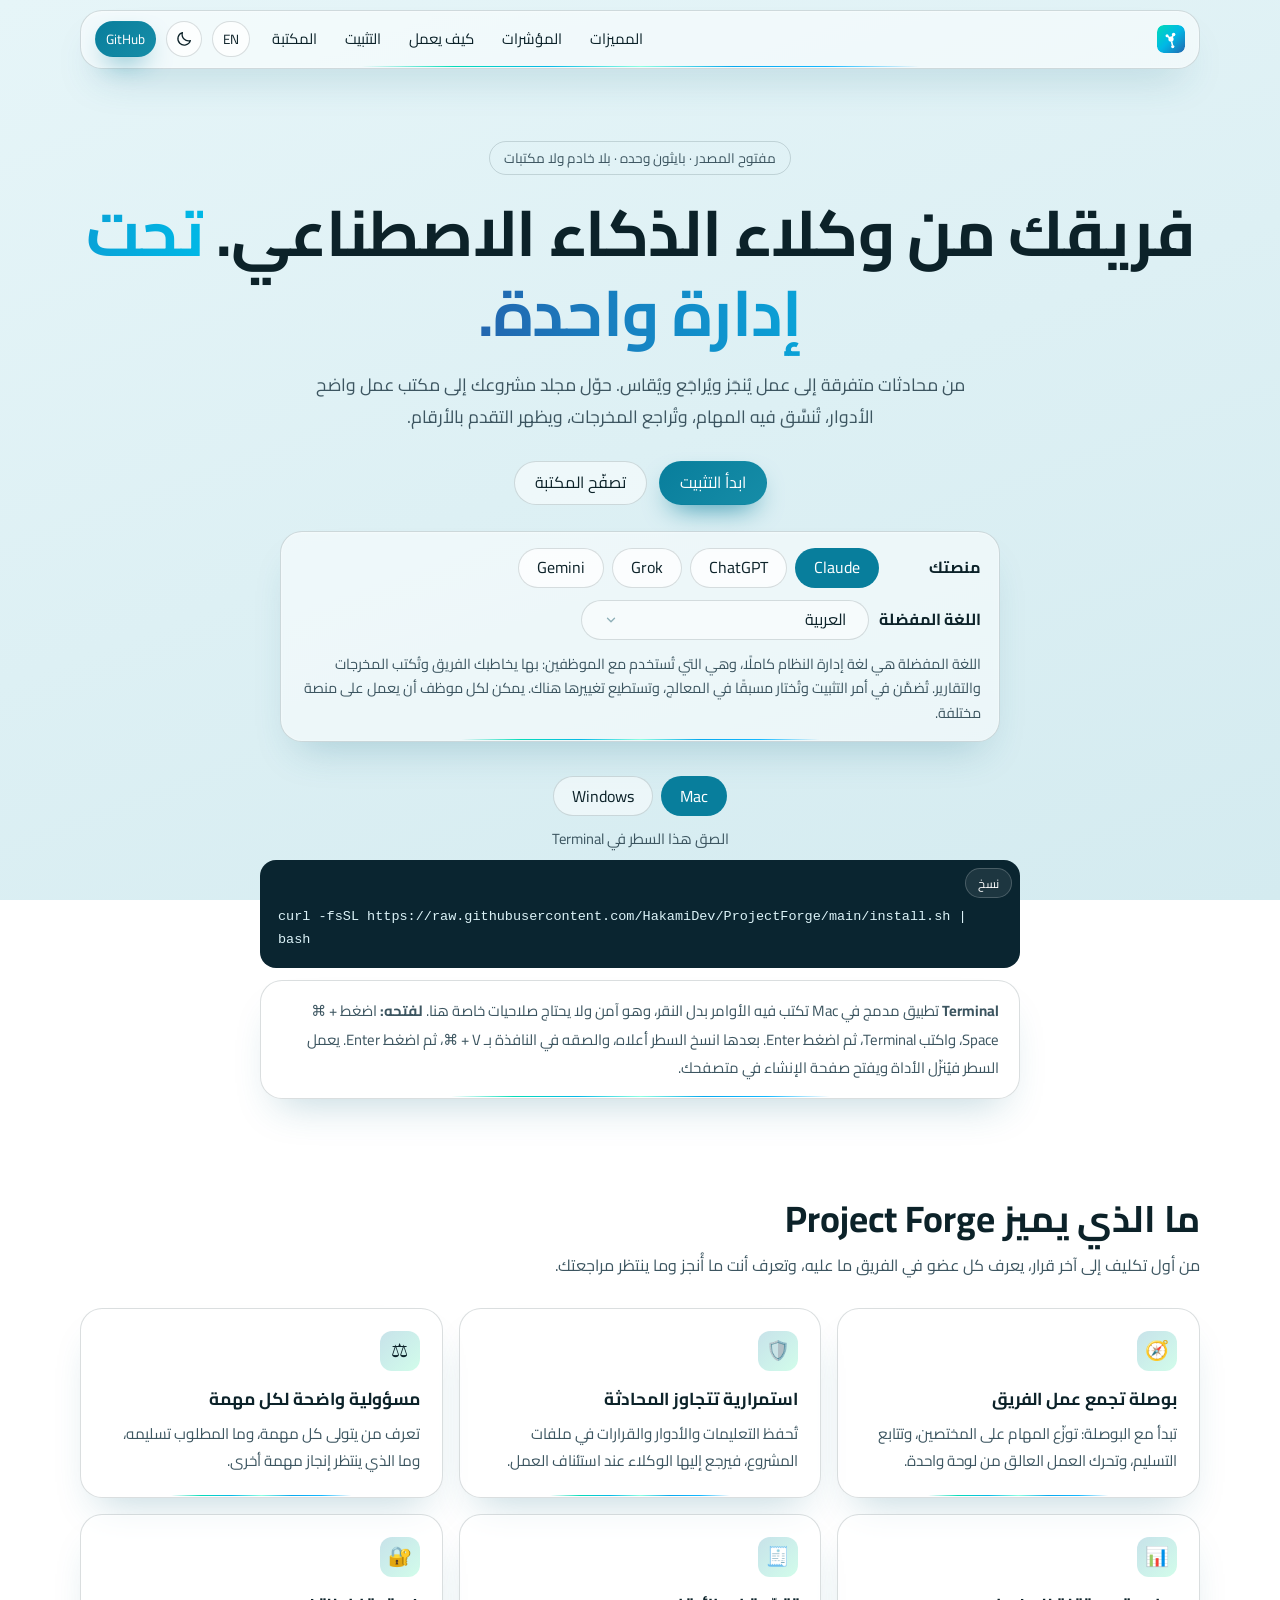
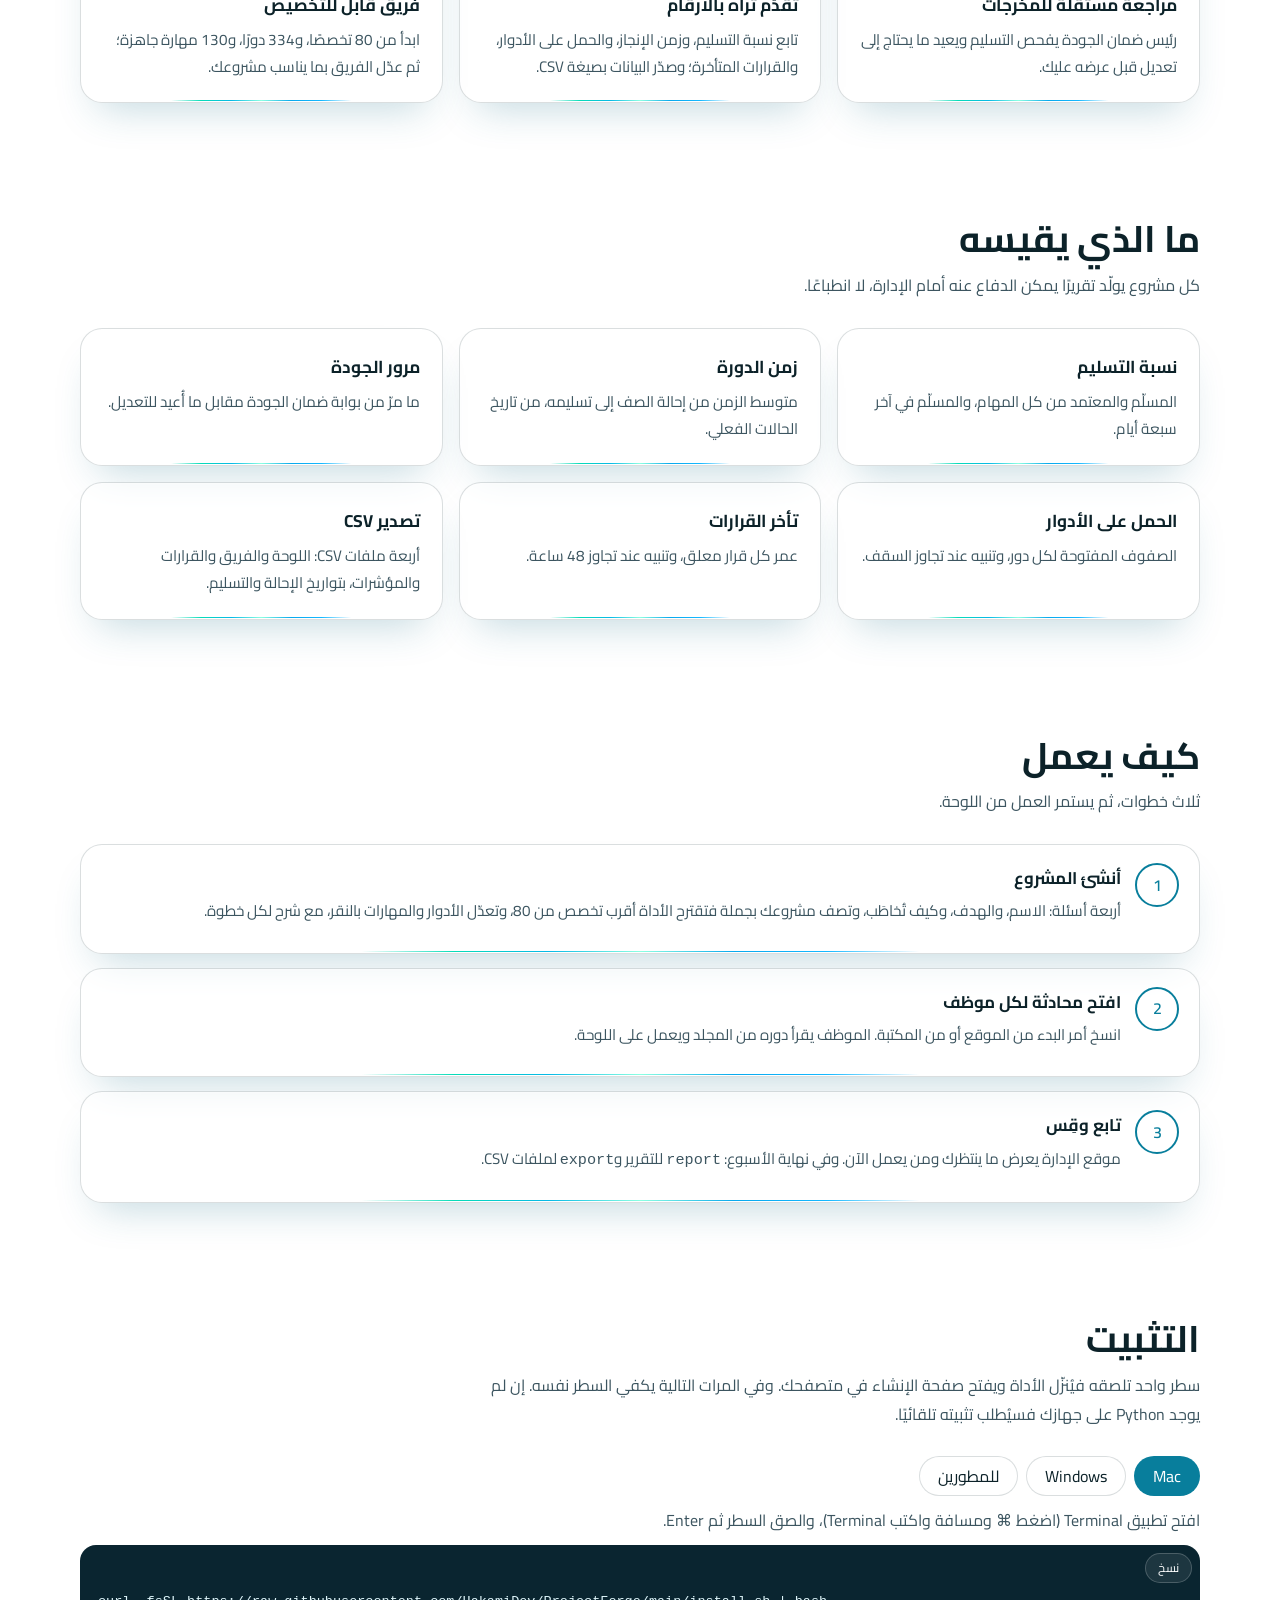
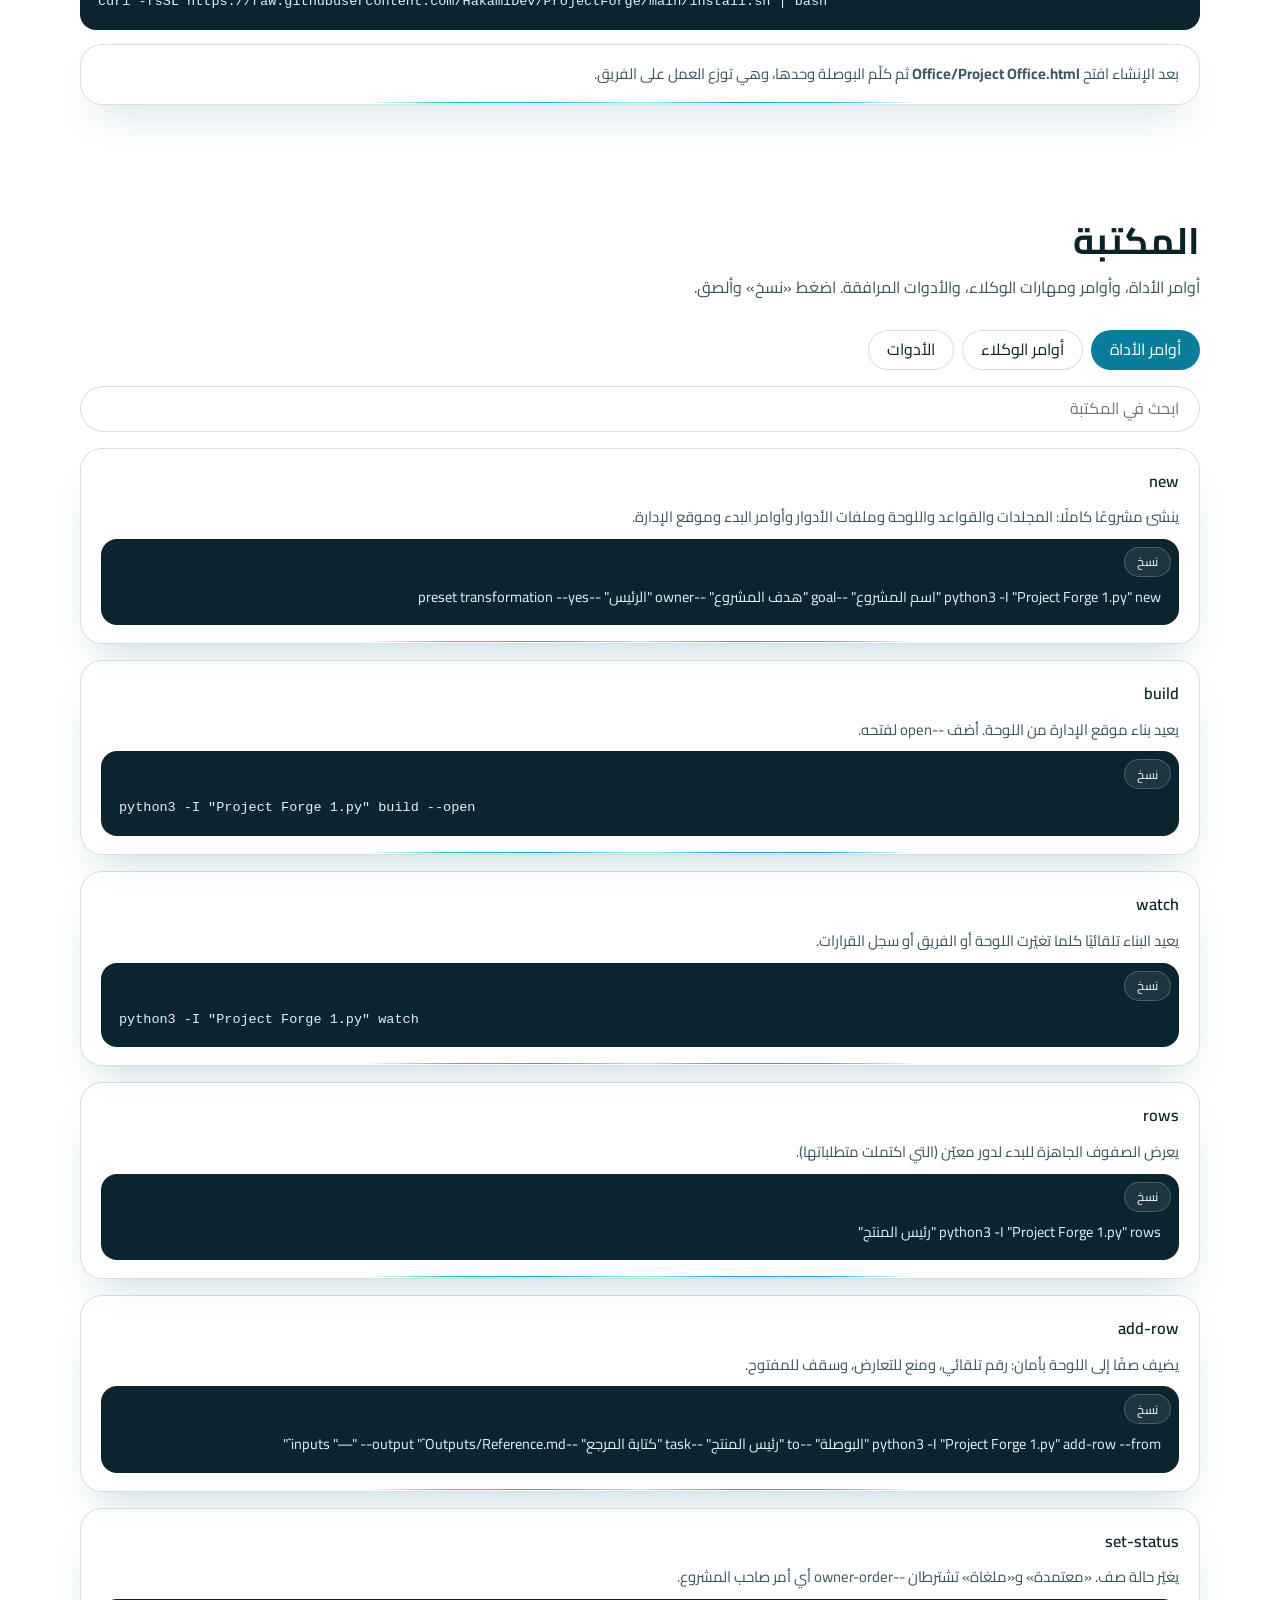
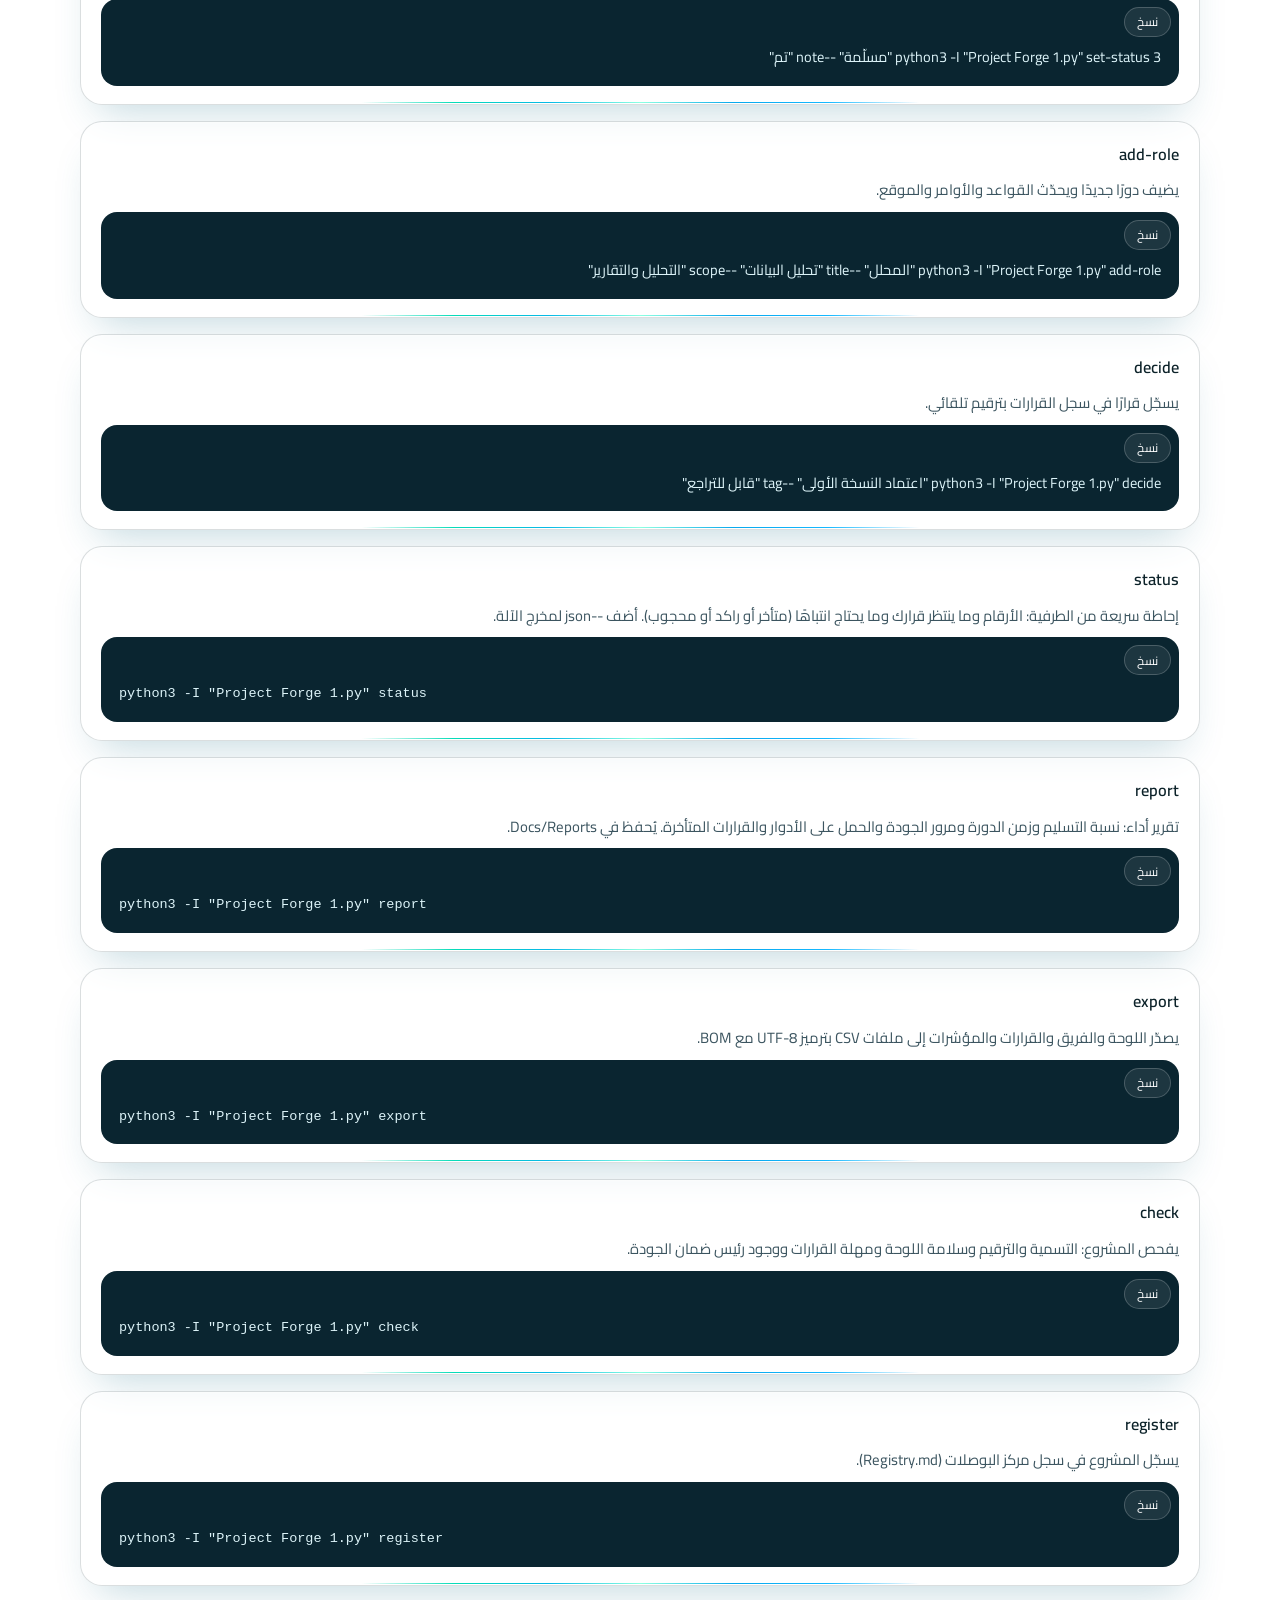
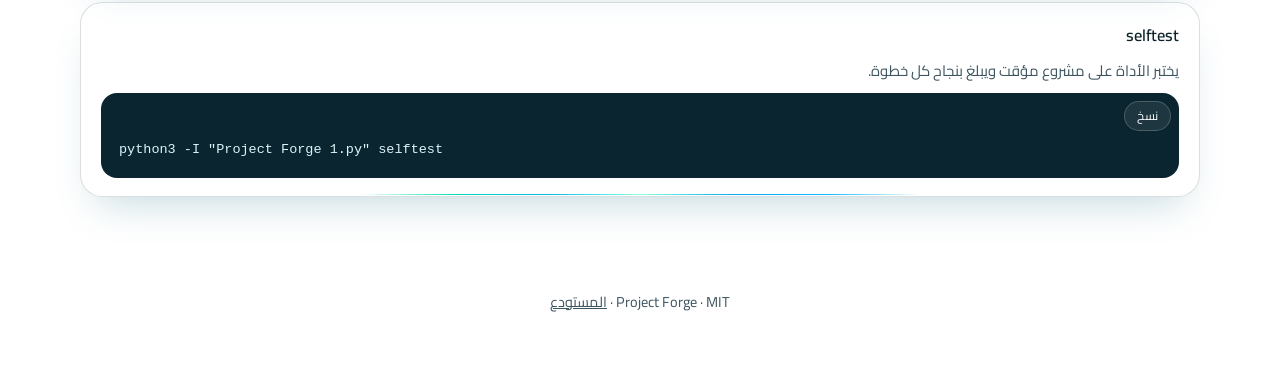
==== site/index.html @ 89f5bd2f "Unified teal colour system across office, wizard and site; distinct status colours; logo gradient ha" ====
<!doctype html>
<html lang="ar" dir="rtl">
<head>
<meta charset="utf-8">
<meta name="viewport" content="width=device-width,initial-scale=1,viewport-fit=cover">
<title>Project Forge | فريقك من وكلاء الذكاء الاصطناعي تحت إدارة واحدة</title>
<meta name="description" content="أداة مفتوحة المصدر تجمع فريق وكلاء الذكاء الاصطناعي في مكتب عمل واحد: مهام واضحة، ومراجعة مستقلة، وتقدم قابل للقياس. بلا خادم ولا مكتبات.">
<meta property="og:type" content="website">
<meta property="og:title" content="Project Forge: فريقك من وكلاء الذكاء الاصطناعي تحت إدارة واحدة">
<meta property="og:description" content="لوحة واحدة، وبوابة جودة مستقلة، وحوكمة قرارات بمهلة 48 ساعة، ومؤشرات أداء قابلة للتصدير بصيغة CSV. أمر واحد يبني كل شيء.">
<meta property="og:image" content="og.png">
<meta name="twitter:card" content="summary_large_image">
<link rel="icon" type="image/svg+xml" href="logo/logo.svg">
<link rel="apple-touch-icon" href="icon-192.png">
<link rel="stylesheet" href="https://fonts.googleapis.com/css2?family=Cairo:wght@400;700&display=swap">
<style>
:root{--bg:#F4F7FF;--ink:#17203A;--muted:#58627F;--line:rgba(23,32,58,.14);--card:rgba(255,255,255,.62);--accent:#2F6BE0;--accent-ink:#fff;--glow:#7FB0FF;--code:#0F1830;--code-ink:#DCE6FF;--ok:#0F7A96;--shd:rgba(47,80,160,.22);--bg2:#EAF4FF;color-scheme:light;--font:"Forge Sans",system-ui,-apple-system,"Segoe UI",Tahoma,sans-serif}
@media (prefers-color-scheme:dark){:root:not([data-theme="light"]){--bg:#15191E;--bg2:#10131A;--ink:#EEF2FB;--muted:#8E9AB6;--line:rgba(255,255,255,.13);--card:rgba(238,242,251,.045);--accent:#7B4DFF;--glow:#8FB4FF;--code:#0A0D12;--code-ink:#DCE6FF;--ok:#9FD0FF;--shd:rgba(0,0,0,.5);color-scheme:dark}}
:root[data-theme="dark"]{--bg:#15191E;--bg2:#10131A;--ink:#EEF2FB;--muted:#8E9AB6;--line:rgba(255,255,255,.13);--card:rgba(238,242,251,.045);--accent:#7B4DFF;--glow:#8FB4FF;--code:#0A0D12;--code-ink:#DCE6FF;--ok:#9FD0FF;--shd:rgba(0,0,0,.5);color-scheme:dark}
*{box-sizing:border-box}
html{scroll-behavior:smooth;scroll-padding-top:84px}
body{margin:0;background:linear-gradient(160deg,var(--bg),var(--bg2)) fixed;color:var(--ink);font-family:var(--font);line-height:1.8;font-size:16px;padding-inline:max(16px,env(safe-area-inset-right))}
button,input{font:inherit;color:inherit}
a{color:var(--accent)}
.wrap{max-width:1120px;margin:0 auto}
.gl{background:var(--card);border:1px solid var(--line);border-radius:22px;-webkit-backdrop-filter:blur(14px) saturate(1.5);backdrop-filter:blur(14px) saturate(1.5);box-shadow:0 10px 30px -18px var(--shd)}
header.top{position:sticky;top:10px;z-index:20;margin-top:10px}
.hd{display:flex;align-items:center;gap:10px;padding:9px 14px}.hd .btn{flex:0 0 auto;white-space:nowrap}.hd.t1 nav.links a.h{display:none}.hd.t2 nav.links{display:none}.hd.t2 #lgbtn{margin-inline-start:auto}.hd.t3 .brand span{display:none}.hd.t3 .btn.sm{padding:0 10px;font-size:.84rem}
.brand{display:flex;align-items:center;gap:9px;font-weight:700;white-space:nowrap}
.brand i{width:28px;height:28px;display:block;background:url(logo/logo.svg) center/contain no-repeat}
nav.links{display:flex;gap:4px;margin-inline-start:auto;min-width:0}
nav.links a{white-space:nowrap;text-decoration:none;color:var(--ink);padding:6px 12px;border-radius:999px;font-size:.93rem}
nav.links a:hover{background:var(--line)}
.btn{display:inline-flex;align-items:center;justify-content:center;gap:8px;min-height:44px;padding:0 20px;border-radius:999px;border:1px solid var(--line);background:var(--card);cursor:pointer;text-decoration:none;color:var(--ink);font-weight:500;transition:transform .15s,box-shadow .15s}
.btn:hover{transform:translateY(-1px);box-shadow:0 8px 20px -10px var(--shd)}
.btn.p{background:var(--accent);color:var(--accent-ink);border-color:transparent}
.btn.sm{min-height:36px;padding:0 14px;font-size:.88rem}
.hd #th{width:36px;height:36px;min-height:36px;padding:0;flex:0 0 36px}
#th svg{width:18px;height:18px;display:block;fill:none;stroke:currentColor;stroke-width:1.7;stroke-linecap:round;stroke-linejoin:round}
#th .theme-sun{display:none}
html[data-theme="dark"] #th .theme-sun{display:block}
html[data-theme="dark"] #th .theme-moon{display:none}
@media (prefers-color-scheme:dark){html:not([data-theme="light"]) #th .theme-sun{display:block}html:not([data-theme="light"]) #th .theme-moon{display:none}}
.btn:focus-visible,a:focus-visible,input:focus-visible,.tab:focus-visible{outline:2px solid var(--accent);outline-offset:2px}
.hero{padding:72px 0 40px;text-align:center}
.eyebrow{display:inline-block;padding:4px 14px;border-radius:999px;border:1px solid var(--line);color:var(--muted);font-size:.85rem;margin-bottom:18px}
h1{font-size:clamp(2.2rem,6vw,4rem);line-height:1.25;margin:0 0 16px;font-weight:700;letter-spacing:-.01em}
h1 em{font-style:normal;background:linear-gradient(90deg,#00DBB7,#00B8E6,#2366AF);-webkit-background-clip:text;background-clip:text;color:transparent}
.lead{max-width:680px;margin:0 auto 28px;color:var(--muted);font-size:1.1rem}
.cta{display:flex;gap:12px;justify-content:center;flex-wrap:wrap}
.quick{max-width:760px;margin:34px auto 0;text-align:start}
.code{position:relative;background:var(--code);color:var(--code-ink);border-radius:16px;padding:16px 18px;direction:ltr;text-align:left;font:13.5px/1.7 ui-monospace,SFMono-Regular,Menlo,Consolas,monospace;overflow-x:auto;white-space:pre-wrap;word-break:break-word;margin:0}
.code.ar{direction:rtl;text-align:right;font-family:var(--font);font-size:14.5px}.cw{position:relative}.cw .code{padding-top:46px}
.copy{position:absolute;top:8px;right:8px;min-height:30px;padding:0 12px;border-radius:999px;border:1px solid rgba(255,255,255,.2);background:rgba(255,255,255,.08);color:#fff;font-size:12px;cursor:pointer}
.copy:hover{background:rgba(255,255,255,.18)}
.copy.ok{background:var(--ok);color:#001018;border-color:transparent}
section{padding:56px 0}
h2{font-size:clamp(1.6rem,3.4vw,2.3rem);margin:0 0 8px;font-weight:700;line-height:1.3}
.sub{color:var(--muted);margin:0 0 28px;max-width:720px}
.grid{display:grid;gap:16px}
.g3{grid-template-columns:repeat(3,1fr)}
.g2{grid-template-columns:repeat(2,1fr)}
.card{padding:22px}
.card h3{margin:0 0 6px;font-size:1.08rem;font-weight:700}
.card p{margin:0;color:var(--muted);font-size:.95rem}
.ico{width:40px;height:40px;border-radius:12px;display:grid;place-items:center;margin-bottom:12px;background:linear-gradient(135deg,color-mix(in srgb,var(--accent) 22%,transparent),color-mix(in srgb,#34F5A0 22%,transparent));font-size:1.2rem}
.steps{counter-reset:s;display:grid;gap:14px}
.step{display:grid;grid-template-columns:44px 1fr;gap:14px;padding:18px 20px;align-items:start}
.step:before{counter-increment:s;content:counter(s);width:40px;height:40px;border-radius:50%;display:grid;place-items:center;border:2px solid var(--accent);color:var(--accent);font-weight:600}
.step h3{margin:0 0 4px;font-size:1.05rem}
.step p{margin:0 0 10px;color:var(--muted);font-size:.95rem}
.tabs{display:flex;gap:8px;flex-wrap:wrap;margin-bottom:16px}
.tab{min-height:40px;padding:0 18px;border-radius:999px;border:1px solid var(--line);background:var(--card);cursor:pointer;font-weight:500}
.tab[aria-selected="true"]{background:var(--accent);color:var(--accent-ink);border-color:transparent}
.search{width:100%;min-height:46px;border-radius:999px;border:1px solid var(--line);background:var(--card);padding:0 20px;margin-bottom:16px}
.item{padding:18px 20px;display:grid;gap:8px}
.item .top{display:flex;gap:10px;align-items:center;flex-wrap:wrap}
.item h3{margin:0;font-size:1.02rem;font-weight:600}
.tag{padding:1px 10px;border-radius:999px;border:1px solid var(--line);color:var(--ok);font-size:.78rem}
.item p{margin:0;color:var(--muted);font-size:.93rem}
.item .code{max-height:220px}
.none{padding:30px;text-align:center;color:var(--muted)}
.note{padding:16px 20px;color:var(--muted);font-size:.93rem}
.os{display:flex;gap:8px;margin-bottom:10px;flex-wrap:wrap}
footer{padding:36px 0 60px;color:var(--muted);text-align:center;font-size:.9rem}
footer a{color:inherit}
.toast{position:fixed;inset-inline:0;bottom:22px;margin:auto;width:max-content;padding:9px 20px;border-radius:999px;background:var(--ink);color:var(--bg);opacity:0;transform:translateY(10px);transition:.2s;pointer-events:none;z-index:50}
.toast.show{opacity:1;transform:none}
@media (max-width:820px){.g3{grid-template-columns:1fr}.g2{grid-template-columns:1fr}nav.links a.h{display:none}.hero{padding:48px 0 24px}section{padding:40px 0}}
@media (max-width:620px){nav.links{display:none}.hd #th{margin-inline-start:auto}}
@media (prefers-reduced-motion:reduce){*{transition:none!important;scroll-behavior:auto!important}}

/* حركة خفيفة وهوية زجاجية */
.aurora{position:fixed;inset:0;z-index:-1;overflow:hidden;pointer-events:none}
.aurora i{position:absolute;border-radius:50%;filter:blur(70px);opacity:.42;will-change:transform;animation:drift 26s ease-in-out infinite alternate}
.aurora i:nth-child(1){width:48vw;height:48vw;left:-10vw;top:-14vw;background:var(--accent)}
.aurora i:nth-child(2){width:40vw;height:40vw;right:-8vw;top:8vh;background:#00DBB7;opacity:.22;animation-duration:32s;animation-delay:-8s}
.aurora i:nth-child(3){width:46vw;height:46vw;left:28vw;bottom:-22vw;background:var(--glow);opacity:.28;animation-duration:38s;animation-delay:-16s}
@keyframes drift{from{transform:translate3d(0,0,0) scale(1)}to{transform:translate3d(6vw,5vh,0) scale(1.12)}}
.gl{transition:transform .35s cubic-bezier(.2,.8,.2,1),box-shadow .35s,border-color .35s}
.card.gl:hover,.item.gl:hover,.step.gl:hover{transform:translateY(-4px);border-color:color-mix(in srgb,var(--accent) 45%,var(--line));box-shadow:0 22px 44px -22px var(--shd),0 0 0 1px color-mix(in srgb,var(--accent) 18%,transparent) inset}
.rv{opacity:0;transform:translateY(18px);transition:opacity .7s ease,transform .7s cubic-bezier(.2,.8,.2,1)}
.rv.in{opacity:1;transform:none}
.grid>.rv:nth-child(2){transition-delay:.08s}.grid>.rv:nth-child(3){transition-delay:.16s}.grid>.rv:nth-child(4){transition-delay:.24s}
.hero>*{animation:up .8s cubic-bezier(.2,.8,.2,1) both}
.hero>*:nth-child(2){animation-delay:.08s}.hero>*:nth-child(3){animation-delay:.16s}.hero>*:nth-child(4){animation-delay:.24s}.hero>*:nth-child(5){animation-delay:.32s}
@keyframes up{from{opacity:0;transform:translateY(16px)}to{opacity:1;transform:none}}
h1 em{background-size:200% 100%;animation:shimmer-ltr 7s linear infinite}
@keyframes shimmer-ltr{from{background-position:0% 0}to{background-position:-200% 0}}
/* اتجاه اللون المتحرك يتبع اتجاه اللغة: يبدأ من اليسار في اللغات اليسارية ومن اليمين في اليمينية */
html[dir="rtl"] h1 em{background-image:linear-gradient(270deg,#00DBB7,#00B8E6,#2366AF);animation-name:shimmer-rtl}
@keyframes shimmer-rtl{from{background-position:0% 0}to{background-position:200% 0}}
.btn.p{position:relative;overflow:hidden;background:linear-gradient(135deg,var(--accent),color-mix(in srgb,var(--accent) 60%,var(--glow)))}
.btn.p:after{content:"";position:absolute;inset:0;background:linear-gradient(110deg,transparent 30%,rgba(255,255,255,.35) 50%,transparent 70%);transform:translateX(-120%);transition:transform .7s}
.btn.p:hover:after{transform:translateX(120%)}
.brand i{animation:spin 24s linear infinite}
@keyframes spin{to{transform:rotate(360deg)}}
.ico{transition:transform .35s}
.card:hover .ico{transform:rotate(-8deg) scale(1.08)}
@media (prefers-reduced-motion:reduce){.aurora i,.hero>*,h1 em,.brand i{animation:none!important}.rv{opacity:1;transform:none}}
.prefs{max-width:720px;margin:26px auto 22px;padding:16px 18px;text-align:start;display:grid;gap:12px}
.prefs .row{display:flex;flex-wrap:wrap;align-items:center;gap:10px}.prefs .row b{min-width:92px}
.prefs .language-select{position:relative;display:inline-grid;max-width:100%;min-width:0}
.prefs select{appearance:none;-webkit-appearance:none;min-height:40px;max-width:100%;min-width:0;border-radius:999px;border:1px solid var(--line);background:var(--card);color:inherit;padding-block:0;padding-inline:14px 38px;font:inherit;appearance:none;-webkit-appearance:none;background-image:url("data:image/svg+xml,%3Csvg xmlns='http://www.w3.org/2000/svg' viewBox='0 0 16 16'%3E%3Cpath d='m3 6 5 5 5-5' fill='none' stroke='%23888' stroke-width='2' stroke-linecap='round' stroke-linejoin='round'/%3E%3C/svg%3E");background-repeat:no-repeat;background-size:12px 12px;background-position:right 14px center;padding-inline-end:38px}
.prefs select:dir(rtl){background-position:left 14px center}
.prefs input{min-height:40px;border-radius:999px;border:1px solid var(--line);background:var(--card);color:inherit;padding:0 14px;font:inherit;width:150px}
.prefs p{margin:0;color:var(--muted);font-size:.9rem;line-height:1.7}.prefs .tabs{margin:0}

/* IBM Plex Sans Arabic © 2019 IBM Corp.، رخصة SIL OFL 1.1 */
@font-face{font-family:"Forge Sans";font-style:normal;font-weight:400;font-display:swap;src:url([data-uri]) format("woff2");unicode-range:U+0600-06FF,U+0750-077F,U+0870-088E,U+0890-0891,U+0897-08E1,U+08E3-08FF,U+200C-200E,U+2010-2011,U+204F,U+2E41,U+FB50-FDFF,U+FE70-FE74,U+FE76-FEFC,U+102E0-102FB,U+10E60-10E7E,U+10EC2-10EC4,U+10EFC-10EFF,U+1EE00-1EE03,U+1EE05-1EE1F,U+1EE21-1EE22,U+1EE24,U+1EE27,U+1EE29-1EE32,U+1EE34-1EE37,U+1EE39,U+1EE3B,U+1EE42,U+1EE47,U+1EE49,U+1EE4B,U+1EE4D-1EE4F,U+1EE51-1EE52,U+1EE54,U+1EE57,U+1EE59,U+1EE5B,U+1EE5D,U+1EE5F,U+1EE61-1EE62,U+1EE64,U+1EE67-1EE6A,U+1EE6C-1EE72,U+1EE74-1EE77,U+1EE79-1EE7C,U+1EE7E,U+1EE80-1EE89,U+1EE8B-1EE9B,U+1EEA1-1EEA3,U+1EEA5-1EEA9,U+1EEAB-1EEBB,U+1EEF0-1EEF1}
@font-face{font-family:"Forge Sans";font-style:normal;font-weight:400;font-display:swap;src:url([data-uri]) format("woff2");unicode-range:U+0000-00FF,U+0131,U+0152-0153,U+02BB-02BC,U+02C6,U+02DA,U+02DC,U+0304,U+0308,U+0329,U+2000-206F,U+20AC,U+2122,U+2191,U+2193,U+2212,U+2215,U+FEFF,U+FFFD}
@font-face{font-family:"Forge Sans";font-style:normal;font-weight:600;font-display:swap;src:url([data-uri]) format("woff2");unicode-range:U+0600-06FF,U+0750-077F,U+0870-088E,U+0890-0891,U+0897-08E1,U+08E3-08FF,U+200C-200E,U+2010-2011,U+204F,U+2E41,U+FB50-FDFF,U+FE70-FE74,U+FE76-FEFC,U+102E0-102FB,U+10E60-10E7E,U+10EC2-10EC4,U+10EFC-10EFF,U+1EE00-1EE03,U+1EE05-1EE1F,U+1EE21-1EE22,U+1EE24,U+1EE27,U+1EE29-1EE32,U+1EE34-1EE37,U+1EE39,U+1EE3B,U+1EE42,U+1EE47,U+1EE49,U+1EE4B,U+1EE4D-1EE4F,U+1EE51-1EE52,U+1EE54,U+1EE57,U+1EE59,U+1EE5B,U+1EE5D,U+1EE5F,U+1EE61-1EE62,U+1EE64,U+1EE67-1EE6A,U+1EE6C-1EE72,U+1EE74-1EE77,U+1EE79-1EE7C,U+1EE7E,U+1EE80-1EE89,U+1EE8B-1EE9B,U+1EEA1-1EEA3,U+1EEA5-1EEA9,U+1EEAB-1EEBB,U+1EEF0-1EEF1}
@font-face{font-family:"Forge Sans";font-style:normal;font-weight:600;font-display:swap;src:url([data-uri]) format("woff2");unicode-range:U+0000-00FF,U+0131,U+0152-0153,U+02BB-02BC,U+02C6,U+02DA,U+02DC,U+0304,U+0308,U+0329,U+2000-206F,U+20AC,U+2122,U+2191,U+2193,U+2212,U+2215,U+FEFF,U+FFFD}
@font-face{font-family:"Forge Cairo";font-style:normal;font-weight:400;font-display:swap;src:url([data-uri]) format("woff2");unicode-range:U+0600-06FF,U+0750-077F,U+0870-088E,U+0890-0891,U+0897-08E1,U+08E3-08FF,U+200C-200E,U+2010-2011,U+204F,U+2E41,U+FB50-FDFF,U+FE70-FE74,U+FE76-FEFC}
@font-face{font-family:"Forge Cairo";font-style:normal;font-weight:400;font-display:swap;src:url([data-uri]) format("woff2");unicode-range:U+0000-00FF,U+0131,U+0152-0153,U+02BB-02BC,U+02C6,U+02DA,U+02DC,U+0304,U+0308,U+0329,U+2000-206F,U+20AC,U+2122,U+2191,U+2193,U+2212,U+2215,U+FEFF,U+FFFD}
@font-face{font-family:"Forge Cairo";font-style:normal;font-weight:600;font-display:swap;src:url([data-uri]) format("woff2");unicode-range:U+0600-06FF,U+0750-077F,U+0870-088E,U+0890-0891,U+0897-08E1,U+08E3-08FF,U+200C-200E,U+2010-2011,U+204F,U+2E41,U+FB50-FDFF,U+FE70-FE74,U+FE76-FEFC}
@font-face{font-family:"Forge Cairo";font-style:normal;font-weight:600;font-display:swap;src:url([data-uri]) format("woff2");unicode-range:U+0000-00FF,U+0131,U+0152-0153,U+02BB-02BC,U+02C6,U+02DA,U+02DC,U+0304,U+0308,U+0329,U+2000-206F,U+20AC,U+2122,U+2191,U+2193,U+2212,U+2215,U+FEFF,U+FFFD}
@font-face{font-family:"Forge Cairo";font-style:normal;font-weight:700;font-display:swap;src:url([data-uri]) format("woff2");unicode-range:U+0600-06FF,U+0750-077F,U+0870-088E,U+0890-0891,U+0897-08E1,U+08E3-08FF,U+200C-200E,U+2010-2011,U+204F,U+2E41,U+FB50-FDFF,U+FE70-FE74,U+FE76-FEFC}
@font-face{font-family:"Forge Cairo";font-style:normal;font-weight:700;font-display:swap;src:url([data-uri]) format("woff2");unicode-range:U+0000-00FF,U+0131,U+0152-0153,U+02BB-02BC,U+02C6,U+02DA,U+02DC,U+0304,U+0308,U+0329,U+2000-206F,U+20AC,U+2122,U+2191,U+2193,U+2212,U+2215,U+FEFF,U+FFFD}

/* ===== زجاج سائل للموقع العام: الهوية الأصلية مع زجاج أخف ===== */
html:root{--font:"Forge Cairo","Forge Sans","IBM Plex Sans Arabic","Segoe UI",Tahoma,system-ui,sans-serif}
html body{font-size:16px}
html .gl{-webkit-backdrop-filter:blur(2.5px) saturate(1);backdrop-filter:blur(2.5px) saturate(1);box-shadow:inset 0 0 0 1px rgba(255,255,255,.2),inset 0 2px 2px rgba(255,255,255,.12),inset 0 -3px 8px rgba(255,255,255,.04),inset 5px 0 14px -6px rgba(255,255,255,.07),0 22px 40px -18px var(--shd)}
html .btn,html .tab{-webkit-backdrop-filter:blur(2.5px);backdrop-filter:blur(2.5px)}
html .btn.p{box-shadow:0 12px 28px -12px var(--accent)}
html .brand i{border-radius:10px}
html:root{--bg:#E6F5F8;--bg2:#D4EBF0;--ink:#0C2229;--muted:#3C5560;--line:rgba(12,34,41,.15);--card:rgba(255,255,255,.5);--accent:#087E9C;--accent-ink:#fff;--glow:#2AA3B8;--ok:#0B7F96;--shd:rgba(30,110,135,.28);--code:#0A2530;--code-ink:#DCF3F8}
html:root[data-theme="dark"]{--bg:#031B21;--bg2:#021117;--ink:#E8F7FA;--muted:#8FB0B8;--line:rgba(180,240,250,.14);--card:rgba(0,184,230,.06);--accent:#00A9D6;--accent-ink:#021117;--glow:#50CAE2;--ok:#9EEFFF;--shd:rgba(0,0,0,.5);--code:#021117;--code-ink:#DCF3F8}
@media (prefers-color-scheme:dark){html:root:not([data-theme="light"]){--bg:#031B21;--bg2:#021117;--ink:#E8F7FA;--muted:#8FB0B8;--line:rgba(180,240,250,.14);--card:rgba(0,184,230,.06);--accent:#00A9D6;--accent-ink:#021117;--glow:#50CAE2;--ok:#9EEFFF;--shd:rgba(0,0,0,.5);--code:#021117;--code-ink:#DCF3F8}}
html:not([data-theme="dark"]) .aurora i{opacity:.22}
html select{-webkit-appearance:none;appearance:none;padding-inline:22px 46px!important;background-image:url("data:image/svg+xml,%3Csvg%20xmlns=%27http://www.w3.org/2000/svg%27%20viewBox=%270%200%2024%2024%27%20fill=%27none%27%20stroke=%27%238FB0B8%27%20stroke-width=%272.4%27%20stroke-linecap=%27round%27%20stroke-linejoin=%27round%27%3E%3Cpath%20d=%27M6%209l6%206%206-6%27/%3E%3C/svg%3E")!important;background-repeat:no-repeat!important;background-position:right 22px center!important;background-size:14px!important;line-height:1.4}
html[dir="rtl"] select{background-position:left 22px center!important}
html .aurora{display:none!important}
@keyframes edgeRun{from{background-position:-100% calc(100% - 1px),0 0}to{background-position:200% calc(100% - 1px),0 0}}
html .gl{background:linear-gradient(90deg,transparent,#00dbb7,#00b8e6,#8affe2,#02a7ed,#0fb7ff,transparent) -100% calc(100% - 1px)/50% 1px no-repeat,var(--card);animation:edgeRun 8s linear infinite}
@media (prefers-reduced-motion:reduce){.gl{animation:none}}
@media (prefers-color-scheme:dark){html:not([data-theme="light"]) .copy{background:linear-gradient(135deg,rgba(0,184,230,.18),rgba(0,219,183,.07))!important;border-color:rgba(0,207,235,.28)!important}}
html[data-theme="dark"] .copy{background:linear-gradient(135deg,rgba(0,184,230,.18),rgba(0,219,183,.07))!important;border-color:rgba(0,207,235,.28)!important}
@media (prefers-color-scheme:dark){html:not([data-theme="light"]):not(.z):not(.y){--card:rgba(0,184,230,.06)}}
html[data-theme="dark"]:not(.z):not(.y){--card:rgba(0,184,230,.06)}
@media (prefers-color-scheme:dark){html:not([data-theme="light"]) .code{background:#021117!important;border:1px solid rgba(0,207,235,.18)}}
html[data-theme="dark"] .code{background:#021117!important;border:1px solid rgba(0,207,235,.18)}
html .gl{animation:none!important;background-position:50% calc(100% - 1px),0 0!important}
</style>
</head>
<body>
<div class="aurora" aria-hidden="true"><i></i><i></i><i></i></div>
<div class="wrap">
<header class="top"><div class="gl hd">
  <div class="brand"><i></i><span>Project Forge</span></div>
  <nav class="links" aria-label="الأقسام"><a class="h" href="#features">المميزات</a><a class="h" href="#metrics">المؤشرات</a><a class="h" href="#how">كيف يعمل</a><a href="#install">التثبيت</a><a href="#library">المكتبة</a></nav>
  <button class="btn sm" id="lgbtn" type="button" aria-label="Language">EN</button>
  <button class="btn sm" id="th" type="button" aria-label="تبديل السمة"><svg viewBox="0 0 24 24" aria-hidden="true" focusable="false"><g class="theme-sun"><circle cx="12" cy="12" r="4"/><path d="M12 2v2m0 16v2M2 12h2m16 0h2M5 5l1.5 1.5m11 11L19 19M5 19l1.5-1.5m11-11L19 5"/></g><path class="theme-moon" d="M20.5 14.1A8.5 8.5 0 0 1 9.9 3.5 8.5 8.5 0 1 0 20.5 14.1Z"/></svg></button>
  <a class="btn sm p" id="gh" href="#">GitHub</a>
</div></header>

<main>
<div class="hero">
  <span class="eyebrow">مفتوح المصدر · بايثون وحده · بلا خادم ولا مكتبات</span>
  <h1>فريقك من وكلاء الذكاء الاصطناعي. <em>تحت إدارة واحدة.</em></h1>
  <p class="lead">من محادثات متفرقة إلى عمل يُنجَز ويُراجَع ويُقاس. حوّل مجلد مشروعك إلى مكتب عمل واضح الأدوار، تُنسَّق فيه المهام، وتُراجع المخرجات، ويظهر التقدم بالأرقام.</p>
  <div class="cta"><a class="btn p" href="#install">ابدأ التثبيت</a><a class="btn" href="#library">تصفّح المكتبة</a></div>
  <div class="gl prefs" id="prefs"><div class="row"><b>منصتك</b><div class="tabs" role="tablist" aria-label="المنصة"><button class="tab pl" role="tab" data-p="Claude" aria-selected="true" type="button">Claude</button><button class="tab pl" role="tab" data-p="ChatGPT" aria-selected="false" type="button">ChatGPT</button><button class="tab pl" role="tab" data-p="Grok" aria-selected="false" type="button">Grok</button><button class="tab pl" role="tab" data-p="Gemini" aria-selected="false" type="button">Gemini</button></div></div>
  <div class="row"><b>اللغة المفضلة</b><span class="language-select"><select id="lg" aria-label="اللغة المفضلة"></select></span><input id="lg2" class="hide" hidden placeholder="اكتب اسم اللغة" aria-label="اسم اللغة"></div>
  <p>اللغة المفضلة هي لغة إدارة النظام كاملًا، وهي التي تُستخدم مع الموظفين: بها يخاطبك الفريق وتُكتب المخرجات والتقارير. تُضمَّن في أمر التثبيت وتُختار مسبقًا في المعالج، وتستطيع تغييرها هناك. يمكن لكل موظف أن يعمل على منصة مختلفة.</p></div>
  <div class="quick"></div>
</div>

<section id="features">
  <h2>ما الذي يميز Project Forge</h2>
  <p class="sub">من أول تكليف إلى آخر قرار، يعرف كل عضو في الفريق ما عليه، وتعرف أنت ما أُنجز وما ينتظر مراجعتك.</p>
  <div class="grid g3">
    <div class="gl card"><div class="ico">🧭</div><h3>بوصلة تجمع عمل الفريق</h3><p>تبدأ مع البوصلة: توزّع المهام على المختصين، وتتابع التسليم، وتحرك العمل العالق من لوحة واحدة.</p></div>
    <div class="gl card"><div class="ico">🛡️</div><h3>استمرارية تتجاوز المحادثة</h3><p>تُحفظ التعليمات والأدوار والقرارات في ملفات المشروع، فيرجع إليها الوكلاء عند استئناف العمل.</p></div>
    <div class="gl card"><div class="ico">⚖️</div><h3>مسؤولية واضحة لكل مهمة</h3><p>تعرف من يتولى كل مهمة، وما المطلوب تسليمه، وما الذي ينتظر إنجاز مهمة أخرى.</p></div>
    <div class="gl card"><div class="ico">📊</div><h3>مراجعة مستقلة للمخرجات</h3><p>رئيس ضمان الجودة يفحص التسليم ويعيد ما يحتاج إلى تعديل قبل عرضه عليك.</p></div>
    <div class="gl card"><div class="ico">🧾</div><h3>تقدّم تراه بالأرقام</h3><p>تابع نسبة التسليم، وزمن الإنجاز، والحمل على الأدوار، والقرارات المتأخرة؛ وصدّر البيانات بصيغة CSV.</p></div>
    <div class="gl card"><div class="ico">🔐</div><h3>فريق قابل للتخصيص</h3><p>ابدأ من 80 تخصصًا، و334 دورًا، و130 مهارة جاهزة؛ ثم عدّل الفريق بما يناسب مشروعك.</p></div>
  </div>
</section>

<section id="metrics">
  <h2>ما الذي يقيسه</h2>
  <p class="sub">كل مشروع يولّد تقريرًا يمكن الدفاع عنه أمام الإدارة، لا انطباعًا.</p>
  <div class="grid g3">
    <div class="gl card"><h3>نسبة التسليم</h3><p>المسلّم والمعتمد من كل المهام، والمسلّم في آخر سبعة أيام.</p></div>
    <div class="gl card"><h3>زمن الدورة</h3><p>متوسط الزمن من إحالة الصف إلى تسليمه، من تاريخ الحالات الفعلي.</p></div>
    <div class="gl card"><h3>مرور الجودة</h3><p>ما مرّ من بوابة ضمان الجودة مقابل ما أُعيد للتعديل.</p></div>
    <div class="gl card"><h3>الحمل على الأدوار</h3><p>الصفوف المفتوحة لكل دور، وتنبيه عند تجاوز السقف.</p></div>
    <div class="gl card"><h3>تأخر القرارات</h3><p>عمر كل قرار معلق، وتنبيه عند تجاوز 48 ساعة.</p></div>
    <div class="gl card"><h3>تصدير CSV</h3><p>أربعة ملفات CSV: اللوحة والفريق والقرارات والمؤشرات، بتواريخ الإحالة والتسليم.</p></div>
  </div>
</section>

<section id="how">
  <h2>كيف يعمل</h2>
  <p class="sub">ثلاث خطوات، ثم يستمر العمل من اللوحة.</p>
  <div class="steps">
    <div class="gl step"><div><h3>أنشئ المشروع</h3><p>أربعة أسئلة: الاسم، والهدف، وكيف تُخاطَب، وتصف مشروعك بجملة فتقترح الأداة أقرب تخصص من 80، وتعدّل الأدوار والمهارات بالنقر، مع شرح لكل خطوة.</p></div></div>
    <div class="gl step"><div><h3>افتح محادثة لكل موظف</h3><p>انسخ أمر البدء من الموقع أو من المكتبة. الموظف يقرأ دوره من المجلد ويعمل على اللوحة.</p></div></div>
    <div class="gl step"><div><h3>تابع وقِس</h3><p>موقع الإدارة يعرض ما ينتظرك ومن يعمل الآن. وفي نهاية الأسبوع: <code>report</code> للتقرير و<code>export</code> لملفات CSV.</p></div></div>
  </div>
</section>

<section id="install">
  <h2>التثبيت</h2>
  <p class="sub">سطر واحد تلصقه فيُنزّل الأداة ويفتح صفحة الإنشاء في متصفحك. وفي المرات التالية يكفي السطر نفسه. إن لم يوجد Python على جهازك فسيُطلب تثبيته تلقائيًا.</p>
  <div class="os" role="tablist" aria-label="طريقة التثبيت">
    <button class="tab" role="tab" data-i="0" aria-selected="true" type="button">Mac</button>
    <button class="tab" role="tab" data-i="1" aria-selected="false" type="button">Windows</button>
    <button class="tab" role="tab" data-i="2" aria-selected="false" type="button">للمطورين</button>
  </div>
  <div id="inst"></div>
  <div class="gl note" style="margin-top:14px">بعد الإنشاء افتح <b>Office/Project Office.html</b> ثم كلّم البوصلة وحدها، وهي توزع العمل على الفريق.</div>
</section>

<section id="library">
  <h2>المكتبة</h2>
  <p class="sub">أوامر الأداة، وأوامر ومهارات الوكلاء، والأدوات المرافقة. اضغط «نسخ» وألصق.</p>
  <div class="tabs" role="tablist" aria-label="أقسام المكتبة">
    <button class="tab" role="tab" data-t="cli" aria-selected="true" type="button">أوامر الأداة</button>
    <button class="tab" role="tab" data-t="agents" aria-selected="false" type="button">أوامر الوكلاء</button>
    <button class="tab" role="tab" data-t="tools" aria-selected="false" type="button">الأدوات</button>
  </div>
  <input class="search" id="q" type="search" placeholder="ابحث في المكتبة" aria-label="بحث في المكتبة">
  <div class="grid" id="lib"></div>
</section>
</main>

<footer>Project Forge · MIT · <a id="gh2" href="#">المستودع</a></footer>
</div>
<div class="toast" id="toast" role="status">تم النسخ</div>
<script>
(function(){
"use strict";
var L={"repo": "https://github.com/HakamiDev/ProjectForge", "tool": "Project Forge 1.py", "cli": [{"n": "new", "d": "ينشئ مشروعًا كاملًا: المجلدات والقواعد واللوحة وملفات الأدوار وأوامر البدء وموقع الإدارة.", "c": "python3 -I \"Project Forge 1.py\" new \"اسم المشروع\" --goal \"هدف المشروع\" --owner \"الرئيس\" --preset transformation --yes"}, {"n": "build", "d": "يعيد بناء موقع الإدارة من اللوحة. أضف --open لفتحه.", "c": "python3 -I \"Project Forge 1.py\" build --open"}, {"n": "watch", "d": "يعيد البناء تلقائيًا كلما تغيّرت اللوحة أو الفريق أو سجل القرارات.", "c": "python3 -I \"Project Forge 1.py\" watch"}, {"n": "rows", "d": "يعرض الصفوف الجاهزة للبدء لدور معيّن (التي اكتملت متطلباتها).", "c": "python3 -I \"Project Forge 1.py\" rows \"رئيس المنتج\""}, {"n": "add-row", "d": "يضيف صفًا إلى اللوحة بأمان: رقم تلقائي، ومنع للتعارض، وسقف للمفتوح.", "c": "python3 -I \"Project Forge 1.py\" add-row --from \"البوصلة\" --to \"رئيس المنتج\" --task \"كتابة المرجع\" --inputs \"—\" --output \"`Outputs/Reference.md`\""}, {"n": "set-status", "d": "يغيّر حالة صف. «معتمدة» و«ملغاة» تشترطان --owner-order أي أمر صاحب المشروع.", "c": "python3 -I \"Project Forge 1.py\" set-status 3 \"مسلّمة\" --note \"تم\""}, {"n": "add-role", "d": "يضيف دورًا جديدًا ويحدّث القواعد والأوامر والموقع.", "c": "python3 -I \"Project Forge 1.py\" add-role \"المحلل\" --title \"تحليل البيانات\" --scope \"التحليل والتقارير\""}, {"n": "decide", "d": "يسجّل قرارًا في سجل القرارات بترقيم تلقائي.", "c": "python3 -I \"Project Forge 1.py\" decide \"اعتماد النسخة الأولى\" --tag \"قابل للتراجع\""}, {"n": "status", "d": "إحاطة سريعة من الطرفية: الأرقام وما ينتظر قرارك وما يحتاج انتباهًا (متأخر أو راكد أو محجوب). أضف --json لمخرج الآلة.", "c": "python3 -I \"Project Forge 1.py\" status"}, {"n": "report", "d": "تقرير أداء: نسبة التسليم وزمن الدورة ومرور الجودة والحمل على الأدوار والقرارات المتأخرة. يُحفظ في Docs/Reports.", "c": "python3 -I \"Project Forge 1.py\" report"}, {"n": "export", "d": "يصدّر اللوحة والفريق والقرارات والمؤشرات إلى ملفات CSV بترميز UTF-8 مع BOM.", "c": "python3 -I \"Project Forge 1.py\" export"}, {"n": "check", "d": "يفحص المشروع: التسمية والترقيم وسلامة اللوحة ومهلة القرارات ووجود رئيس ضمان الجودة.", "c": "python3 -I \"Project Forge 1.py\" check"}, {"n": "register", "d": "يسجّل المشروع في سجل مركز البوصلات (Registry.md).", "c": "python3 -I \"Project Forge 1.py\" register"}, {"n": "selftest", "d": "يختبر الأداة على مشروع مؤقت ويبلغ بنجاح كل خطوة.", "c": "python3 -I \"Project Forge 1.py\" selftest"}], "agents": [{"n": "بدء محادثة موظف", "d": "الصقه في محادثة جديدة. يعرّف الموظف بدوره ويحيله إلى ملف أمر التكليف.", "c": "أنت «1. رئيس المنتج: المرجع والقرارات والخطة». اقرأ Agents/Roles/رئيس المنتج.md ثم تابع."}, {"n": "تشغيل محادثة قائمة", "d": "كلمة واحدة تجعل الموظف يقرأ اللوحة وينفّذ صفوفه الجاهزة.", "c": "تابع"}, {"n": "أمر الإغلاق", "d": "قبل إغلاق محادثة طالت: يحفظ كل شيء في المجلد ويكتب ملف تسليم.", "c": "سأغلق هذه المحادثة وأفتح بدلها محادثة جديدة لك تكمل العمل نفسه. المحادثة الجديدة لن ترى شيئًا من هنا؛ مرجعها المجلد وحده، فكل ما لا تكتبه الآن في المجلد يضيع. نفّذ بالترتيب دون أن تسألني:\n\n1. أوقف أي عمل جارٍ عند أقرب نقطة سليمة، واحفظ كل مخرج ناقص في مساره باسم يدل على أنه مسودة. لا يبقى شيء في المحادثة وحدها.\n2. اكتب ملف التسليم `Agents/Handoffs/[اسم دورك] [رقم].md`، وفيه: ما أنجزته بمسار كل ملف، والعمل الجاري (رقم الصف والخطوة التالية بالضبط)، وما قاله صاحب المشروع في هذه المحادثة ولم يُكتب بعد، وما جرّبته ففشل ولماذا، والأسئلة المفتوحة، وما يجب أن تقرأه المحادثة الجديدة أولًا.\n3. ما كان قاعدة دائمة فاكتبه صفًا إلى البوصلة، وما يحتاج قرار صاحب المشروع فسطرًا في القسم 1 من اللوحة.\n4. حدّث «للتالي» في كل صف مفتوح باسمك، وحدّث صفك في «حالة الفريق».\n5. تحقق بقراءة الملفات من القرص أن كل ما سبق محفوظ فعلًا.\n6. ردّك سطران: مسار ملف التسليم، ثم «آمن للإغلاق» أو ما يمنعه. وإن لم يكن المجلد موصولًا فاكتب «غير آمن للإغلاق: المجلد غير موصول»."}, {"n": "أمر الاستئناف", "d": "في محادثة جديدة بدل المغلقة: يكمل من حيث توقف السلف.", "c": "أنت «[اسم المحادثة كاملًا كما في جدول الفريق]»، تستأنف عمل محادثة سابقة لك أُغلقت. لا ترى تلك المحادثة؛ مرجعك المجلد وحده. نفّذ بالترتيب دون أن تسألني:\n\n1. اقرأ `CLAUDE.md`.\n2. اقرأ `Agents/Roles/[اسم دورك].md`، وثوابته نافذة طوال المحادثة.\n3. اقرأ أحدث ملف لك في `Agents/Handoffs/` كاملًا، ثم ما يسمّيه فقط.\n4. اقرأ صفوفك في `Agents/Board.md` و«للتالي» فيها، وآخر تعميمين في القسم 2.\n5. إن تعارض ملف التسليم مع اللوحة فاللوحة أحدث وهي النافذة، ونبّهني في سطر.\n6. أكمل العمل الجاري من «الخطوة التالية» دون إعادة ما أُنجز، ثم بقية صفوفك الجاهزة بترتيب أرقامها.\n7. إن لم يكن المجلد موصولًا فقل ذلك في سطر، ولا تدّعِ أنك قرأت شيئًا.\n\nردّك: سطر يؤكد من أين تستأنف، ثم ثلاثة أسطر: ما نفّذت، وما ينتظر غيرك، وما تحتاجه مني."}, {"n": "طلب حكم الجودة", "d": "يطلب من رئيس ضمان الجودة حكمًا مستقلًا: يمر أو لا يمر.", "c": "أنت «رئيس ضمان الجودة». افحص مخرج الصف [رقم] من المسار المذكور في اللوحة بمعايير القبول في المرجع، واكتب حكمك في Docs/QA/ بصيغة: يمر / لا يمر مع الأسباب مرتبة بالخطورة، ثم حدّث حالة الصف."}, {"n": "أول طلب إلى البوصلة", "d": "بعد إنشاء المشروع: ابدأ بالبوصلة وحدها وهي توزع العمل.", "c": "أنت «البوصلة: التوجيه العام». اقرأ CLAUDE.md ثم Agents/Board.md. هدفنا: [الهدف]. حوّله إلى صفوف مكتملة في اللوحة، واحدًا لكل مختص، وأخبرني برقم كل صف ومن أبدأ معه أولًا."}, {"n": "قياس قبل وبعد الأتمتة", "d": "لمحلل العمليات: يقيس الإجراء قبل الأتمتة ليُقارن بعدها.", "c": "أنت «محلل العمليات». اختر الإجراء المتكرر المذكور في صفك، وارسمه خطوة خطوة، وقِس لكل خطوة: الزمن، ومن ينفذها، وعدد مرات التكرار أسبوعيًا، والأخطاء الشائعة. احفظ النتيجة في Data/Before.csv بالأعمدة: step, owner, minutes, weekly runs, errors. ثم اكتب في «للتالي» الخطوات المرشحة للأتمتة بترتيب الأثر."}, {"n": "تصميم وكيل لإجراء", "d": "لمهندس الأتمتة: يصمم الوكيل قبل بنائه بمواصفة تُراجَع.", "c": "أنت «مهندس الأتمتة». صمّم وكيلًا للإجراء في صفك بمواصفة من ستة بنود: المدخلات ومصدرها، والمخرجات وشكلها، والقواعد التي لا يتجاوزها، ونقاط تدخّل الإنسان، وطريقة القياس بعد التشغيل، والأدوات المعتمدة من Docs/Data Policy.md. احفظها في Outputs/ وأحِل الصف إلى رئيس ضمان الجودة بحالة «بانتظار التدقيق»."}, {"n": "تقرير نهاية اليوم", "d": "يلخص الحالة ويعرض ما ينتظر قرار صاحب المشروع.", "c": "اقرأ Agents/Board.md وقدّم لي في خمسة أسطر: ما سُلّم اليوم، وما ينتظر التدقيق، وما ينتظر قراري مع توصيتك لكل قرار، وأهم عائق."}], "tools": [{"n": "Project Forge", "d": "الأداة الأم: ملف بايثون واحد بلا مكتبات خارجية، يبني المشروع وفريقه وموقعه.", "c": "python3 -I \"Project Forge 1.py\" new", "s": "جاهز"}, {"n": "Project Office", "d": "موقع إدارة يُولَّد لكل مشروع في ملف HTML واحد: الرئيسية والمتابعة والمهام والفريق والمخطط والأوامر والإعدادات.", "c": "python3 -I \"Project Forge 1.py\" build --open", "s": "جاهز"}, {"n": "Start Office", "d": "سكربت تشغيل يفتح الموقع ويبقيه محدّثًا تلقائيًا (macOS).", "c": "Tools/Start Office.command", "s": "جاهز"}, {"n": "Report", "d": "تقرير أداء دوري من اللوحة وتاريخ الحالات: التسليم وزمن الدورة ومرور الجودة والحمل والقرارات.", "c": "python3 -I \"Project Forge 1.py\" report", "s": "جاهز"}, {"n": "Export CSV", "d": "أربعة ملفات CSV للتحليل وإعداد التقارير.", "c": "python3 -I \"Project Forge 1.py\" export", "s": "جاهز"}, {"n": "Smoke test", "d": "اختبار متصفح (Playwright) يفحص كل صفحة وتبويب في الفاتح والداكن والجوال.", "c": "NODE_PATH=$(npm root -g) node tests/smoke.js \"Office/Project Office.html\" shots", "s": "جاهز"}]};
var EN={
 "ui": {
  "المميزات": "Features",
  "المؤشرات": "Metrics",
  "كيف يعمل": "How it works",
  "التثبيت": "Install",
  "المكتبة": "Library",
  "الوضع": "Theme",
  "مفتوح المصدر · بايثون وحده · بلا خادم ولا مكتبات": "Open source · Python only · No server, no dependencies",
  "نظام تشغيل لفريق <em>وكلاء<\/em> الذكاء الاصطناعي": "An operating system for a team of <em>AI agents<\/em>",
  "أمر واحد يحوّل مجلدًا عاديًا إلى مكتب عمل منضبط: لوحة واحدة يعمل منها كل الوكلاء، وبوابة جودة مستقلة، وحوكمة قرارات، ومؤشرات أداء قابلة للتصدير بصيغة CSV، وموقع إدارة يعمل من ملف واحد.": "One command turns an ordinary folder into a disciplined office: a single board every agent works from, an independent quality gate, decision governance, performance indicators that export as CSV, and a management site that runs from one file.",
  "ابدأ التثبيت": "Start installing",
  "تصفّح المكتبة": "Browse the library",
  "منصتك": "Your platform",
  "اللغة المفضلة": "Preferred language",
  "اللغة المفضلة هي لغة إدارة النظام كاملًا، وهي التي تُستخدم مع الموظفين: بها يخاطبك الفريق وتُكتب المخرجات والتقارير. تُضمَّن في أمر التثبيت وتُختار مسبقًا في المعالج، وتستطيع تغييرها هناك. يمكن لكل موظف أن يعمل على منصة مختلفة.": "The preferred language is the language for managing the entire system, and it is the one used with the employees: the team addresses you in it and writes outputs and reports in it. It is included in the install command and preselected in the wizard, where you can change it. Each employee can work on a different platform.",
  "ما الذي يحله": "What it solves",
  "المحادثات مع الذكاء الاصطناعي تنسى، وتتعارض، ولا تُقاس. Project Forge يجعل المجلد هو الذاكرة، واللوحة هي العقل المشترك، والأرقام هي الحكم.": "AI chats forget, contradict one another, and are never measured. Project Forge makes the folder the memory, the board the shared mind, and the numbers the judge.",
  "لوحة واحدة لكل الوكلاء": "One board for every agent",
  "صفوف مرقمة بحالاتها ومتطلباتها ومواعيدها. كل وكيل يقرأ اللوحة ويعدّل صفوفه فقط، على أي منصة.": "Numbered rows with their statuses, requirements and deadlines. Each agent reads the board and edits only its own rows, on any platform.",
  "بوابة جودة مستقلة": "An independent quality gate",
  "رئيس ضمان الجودة يحكم «يمر أو لا يمر» قبل أن يصل أي مخرج إليك. ونسبة المرور مؤشر يُقاس.": "The Head of Quality Assurance rules \"pass or fail\" before any output reaches you. The pass rate is a measured indicator.",
  "حوكمة القرارات": "Decision governance",
  "سقف خمسة قرارات مفتوحة، ومهلة 48 ساعة تؤخذ بعدها التوصية، وسجل قرارات موسوم: قابل للتراجع أو لا.": "A cap of five open decisions, a 48-hour window after which the recommendation is taken, and a tagged decision log: reversible or not.",
  "مؤشرات أداء جاهزة": "Ready-made performance indicators",
  "أمر <code>report<\/code> يعطيك نسبة التسليم وزمن الدورة والحمل على كل دور، و<code>export<\/code> يصدّرها بصيغة CSV.": "The <code>report<\/code> command gives you the delivery rate, cycle time and load per role, and <code>export<\/code> exports them as CSV.",
  "أثر تدقيق كامل": "A complete audit trail",
  "كل كتابة في اللوحة تُسجَّل: من، ومتى، وماذا. وكل تغيّر حالة يُحفظ لحساب زمن الدورة.": "Every write to the board is logged: who, when and what. Every status change is kept to calculate cycle time.",
  "سياسة بيانات مضمّنة": "Built-in data policy",
  "تصنيف البيانات والأدوات المعتمدة ملف ملزم لكل وكيل: لا بيانات شخصية في أداة غير معتمدة.": "Data classification and approved tools form a binding file for every agent: no personal data in an unapproved tool.",
  "موقع إدارة من ملف واحد": "A management site in one file",
  "مركز الصباح والمهام والفريق والمخطط والأوامر القادمة، يعمل بلا خادم في الفاتح والداكن والجوال.": "Morning center, tasks, team, diagram and upcoming commands, running with no server in light, dark and on mobile.",
  "80 تخصصًا و130 مهارة": "80 specialisations and 130 skills",
  "من الاستراتيجية إلى المطاعم والعقارات والحج والعمرة والرسائل الجامعية. صف مشروعك بجملة فتقترح الأداة الأقرب، ومعها أكثر من 330 دورًا تضيفها بنقرة ومهارات جاهزة.": "From strategy to restaurants, real estate, Hajj and Umrah, and university theses. Describe your project in a sentence and the tool suggests the closest match, with more than 330 roles you add in one click and ready-made skills.",
  "آمن بالتصميم": "Secure by design",
  "لا يكتب فوق ملف موجود، والكتابة ذرّية، وكتابة اللوحة محروسة ببصمة تمنع التعارض بين وكيلين.": "It never overwrites an existing file, writes are atomic, and board writes are guarded by a fingerprint that prevents two agents from colliding.",
  "ما الذي يقيسه": "What it measures",
  "كل مشروع يولّد تقريرًا يمكن الدفاع عنه أمام الإدارة، لا انطباعًا.": "Every project produces a report you can defend in front of management, not an impression.",
  "نسبة التسليم": "Delivery rate",
  "المسلّم والمعتمد من كل المهام، والمسلّم في آخر سبعة أيام.": "Delivered and approved tasks out of all tasks, and what was delivered in the last seven days.",
  "زمن الدورة": "Cycle time",
  "متوسط الزمن من إحالة الصف إلى تسليمه، من تاريخ الحالات الفعلي.": "Average time from a row being assigned to being delivered, from the real status history.",
  "مرور الجودة": "Quality pass rate",
  "ما مرّ من بوابة ضمان الجودة مقابل ما أُعيد للتعديل.": "What passed the quality gate versus what was sent back for revision.",
  "الحمل على الأدوار": "Load per role",
  "الصفوف المفتوحة لكل دور، وتنبيه عند تجاوز السقف.": "Open rows per role, with an alert when the cap is exceeded.",
  "تأخر القرارات": "Decision delay",
  "عمر كل قرار معلق، وتنبيه عند تجاوز 48 ساعة.": "The age of each pending decision, with an alert past 48 hours.",
  "تصدير CSV": "Export CSV",
  "أربعة ملفات CSV: اللوحة والفريق والقرارات والمؤشرات، بتواريخ الإحالة والتسليم.": "Four CSV files: the board, the team, the decisions and the indicators, with assignment and delivery dates.",
  "ثلاث خطوات، ثم يستمر العمل من اللوحة.": "Three steps, then the work continues from the board.",
  "أنشئ المشروع": "Create the project",
  "أربعة أسئلة: الاسم، والهدف، وكيف تُخاطَب، وتصف مشروعك بجملة فتقترح الأداة أقرب تخصص من 80، وتعدّل الأدوار والمهارات بالنقر، مع شرح لكل خطوة.": "Four questions: the name, the goal, how you want to be addressed, and a one-sentence description of your project. The tool suggests the closest of 80 specialisations, and you adjust roles and skills by clicking, with an explanation at every step.",
  "افتح محادثة لكل موظف": "Open a chat for each employee",
  "انسخ أمر البدء من الموقع أو من المكتبة. الموظف يقرأ دوره من المجلد ويعمل على اللوحة.": "Copy the start command from the site or the library. The employee reads its role from the folder and works on the board.",
  "تابع وقِس": "Follow and measure",
  "موقع الإدارة يعرض ما ينتظرك ومن يعمل الآن. وفي نهاية الأسبوع: <code>report<\/code> للتقرير و<code>export<\/code> لملفات CSV.": "The management site shows what is waiting for you and who is working now. At the end of the week: <code>report<\/code> for the report and <code>export<\/code> for CSV files.",
  "سطر واحد تلصقه فيُنزّل الأداة ويفتح صفحة الإنشاء في متصفحك. وفي المرات التالية يكفي السطر نفسه. إن لم يوجد Python على جهازك فسيُطلب تثبيته تلقائيًا.": "One line you paste downloads the tool and opens the creation page in your browser. Next time, the same line is enough. If Python is not on your machine, you will be prompted to install it automatically.",
  "للمطورين": "For developers",
  "أوامر الأداة، وأوامر ومهارات الوكلاء، والأدوات المرافقة. اضغط «نسخ» وألصق.": "The tool's commands, the agents' commands and skills, and the companion tools. Press \"Copy\" and paste.",
  "أوامر الأداة": "Tool commands",
  "أوامر الوكلاء": "Agent commands",
  "الأدوات": "Tools",
  "المستودع": "Repository",
  "تم النسخ": "Copied",
  "بعد الإنشاء افتح <b>Office/Project Office.html<\/b> ثم كلّم البوصلة وحدها، وهي توزع العمل على الفريق.": "After creation, open <b>Office/Project Office.html<\/b>, then talk to the Compass alone; it distributes the work across the team.",
  "فريقك من وكلاء الذكاء الاصطناعي. <em>تحت إدارة واحدة.<\/em>": "Your team of AI agents. <em>Under one roof.<\/em>",
  "من محادثات متفرقة إلى عمل يُنجَز ويُراجَع ويُقاس. حوّل مجلد مشروعك إلى مكتب عمل واضح الأدوار، تُنسَّق فيه المهام، وتُراجع المخرجات، ويظهر التقدم بالأرقام.": "Turn scattered AI chats into work you can deliver, review, and measure. Give your project clear roles, coordinated tasks, independent review, and visible progress.",
  "ما الذي يميز Project Forge": "What makes Project Forge different",
  "من أول تكليف إلى آخر قرار، يعرف كل عضو في الفريق ما عليه، وتعرف أنت ما أُنجز وما ينتظر مراجعتك.": "From the first assignment to the latest decision, each team member knows their role and you can see what was done and what awaits review.",
  "بوصلة تجمع عمل الفريق": "A compass for your team",
  "تبدأ مع البوصلة: توزّع المهام على المختصين، وتتابع التسليم، وتحرك العمل العالق من لوحة واحدة.": "Start with the Compass: assign work to the right specialists, track delivery, and move blocked tasks forward from one board.",
  "استمرارية تتجاوز المحادثة": "Continuity beyond one chat",
  "تُحفظ التعليمات والأدوار والقرارات في ملفات المشروع، فيرجع إليها الوكلاء عند استئناف العمل.": "Instructions, roles, and decisions live in project files that agents can read when work resumes.",
  "مسؤولية واضحة لكل مهمة": "Clear ownership for every task",
  "تعرف من يتولى كل مهمة، وما المطلوب تسليمه، وما الذي ينتظر إنجاز مهمة أخرى.": "See who owns each task, what they must deliver, and which work depends on another task.",
  "مراجعة مستقلة للمخرجات": "Independent review of deliverables",
  "رئيس ضمان الجودة يفحص التسليم ويعيد ما يحتاج إلى تعديل قبل عرضه عليك.": "A quality reviewer checks deliverables and returns work that needs revision before it reaches you.",
  "تقدّم تراه بالأرقام": "Progress you can measure",
  "تابع نسبة التسليم، وزمن الإنجاز، والحمل على الأدوار، والقرارات المتأخرة؛ وصدّر البيانات بصيغة CSV.": "Track delivery rate, cycle time, workload, and overdue decisions, then export the data as CSV.",
  "فريق قابل للتخصيص": "A team you can shape",
  "ابدأ من 80 تخصصًا، و334 دورًا، و130 مهارة جاهزة؛ ثم عدّل الفريق بما يناسب مشروعك.": "Start with 80 specialties, 334 roles, and 130 ready-made skills, then shape the team around your project."
 },
 "dyn": {
  "copy": [
   "نسخ",
   "Copy"
  ],
  "copied": [
   "نُسخ",
   "Copied"
  ],
  "toast": [
   "تم النسخ",
   "Copied"
  ],
  "copyfail": [
   "تعذّر النسخ",
   "Copy failed"
  ],
  "none": [
   "لا نتائج",
   "No results"
  ],
  "search": [
   "ابحث في المكتبة",
   "Search the library"
  ],
  "other": [
   "لغة أخرى…",
   "Other language…"
  ],
  "langph": [
   "اكتب اسم اللغة",
   "Type the language name"
  ],
  "pastePS": [
   "الصق هذا السطر في <bdi>PowerShell<\/bdi>",
   "Paste this line into <bdi>PowerShell<\/bdi>"
  ],
  "pasteT": [
   "الصق هذا السطر في <bdi>Terminal<\/bdi>",
   "Paste this line into <bdi>Terminal<\/bdi>"
  ],
  "noteW": [
   "<b><bdi>PowerShell<\/bdi><\/b> نافذة مدمجة في <bdi>Windows<\/bdi> تكتب فيها الأوامر بدل النقر، وهي آمنة ولا تحتاج صلاحيات خاصة هنا. <b>لفتحها:<\/b> اضغط زر <bdi>Windows<\/bdi> على لوحة المفاتيح، واكتب <bdi>PowerShell<\/bdi>، ثم اضغط <bdi>Enter<\/bdi>. بعدها انسخ السطر أعلاه، والصقه في النافذة بزر الفأرة الأيمن أو <bdi>Ctrl+V<\/bdi>، ثم اضغط <bdi>Enter<\/bdi>. يعمل السطر فيُنزّل الأداة ويفتح صفحة الإنشاء في متصفحك.",
   "<b><bdi>PowerShell<\/bdi><\/b> is a window built into <bdi>Windows<\/bdi> where you type commands instead of clicking. It is safe and needs no special permissions here. <b>To open it:<\/b> press the <bdi>Windows<\/bdi> key, type <bdi>PowerShell<\/bdi>, then press <bdi>Enter<\/bdi>. Copy the line above, paste it into the window with a right-click or <bdi>Ctrl+V<\/bdi>, then press <bdi>Enter<\/bdi>. The line downloads the tool and opens the creation page in your browser."
  ],
  "noteM": [
   "<b><bdi>Terminal<\/bdi><\/b> تطبيق مدمج في <bdi>Mac<\/bdi> تكتب فيه الأوامر بدل النقر، وهو آمن ولا يحتاج صلاحيات خاصة هنا. <b>لفتحه:<\/b> اضغط <bdi>⌘ + Space<\/bdi>، واكتب <bdi>Terminal<\/bdi>، ثم اضغط <bdi>Enter<\/bdi>. بعدها انسخ السطر أعلاه، والصقه في النافذة بـ <bdi>⌘ + V<\/bdi>، ثم اضغط <bdi>Enter<\/bdi>. يعمل السطر فيُنزّل الأداة ويفتح صفحة الإنشاء في متصفحك.",
   "<b><bdi>Terminal<\/bdi><\/b> is an app built into <bdi>Mac<\/bdi> where you type commands instead of clicking. It is safe and needs no special permissions here. <b>To open it:<\/b> press <bdi>⌘ + Space<\/bdi>, type <bdi>Terminal<\/bdi>, then press <bdi>Enter<\/bdi>. Copy the line above, paste it into the window with <bdi>⌘ + V<\/bdi>, then press <bdi>Enter<\/bdi>. The line downloads the tool and opens the creation page in your browser."
  ],
  "i0": [
   "افتح تطبيق Terminal (اضغط ⌘ ومسافة واكتب Terminal)، والصق السطر ثم Enter.",
   "Open the Terminal app (press ⌘ and Space, then type Terminal), paste the line, then press Enter."
  ],
  "i1": [
   "افتح PowerShell (قائمة ابدأ ثم اكتب PowerShell)، والصق السطر ثم Enter.",
   "Open PowerShell (Start menu, then type PowerShell), paste the line, then press Enter."
  ],
  "i2": [
   "لمن يستعمل Git ويريد التحديث بأمر git pull.",
   "For those who use Git and want to update with git pull."
  ],
  "upd": [
   "# للتحديث لاحقًا",
   "# To update later"
  ],
  "title": [
   "Project Forge | نظام تشغيل لفريق وكلاء الذكاء الاصطناعي",
   "Project Forge | An operating system for a team of AI agents"
  ]
 },
 "cli": {
  "new": "Creates a complete project: folders, rules, board, role files, start commands and the management site.",
  "build": "Rebuilds the management site from the board. Add --open to open it.",
  "watch": "Rebuilds automatically whenever the board, the team or the decision log changes.",
  "rows": "Shows the rows ready to start for a given role (those whose requirements are complete).",
  "add-row": "Adds a row to the board safely: automatic number, collision prevention, and a cap on open rows.",
  "set-status": "Changes a row's status. The statuses «معتمدة» (approved) and «ملغاة» (cancelled) require --owner-order, the project owner's order.",
  "add-role": "Adds a new role and updates the rules, the commands and the site.",
  "decide": "Records a decision in the decision log with automatic numbering.",
  "report": "Performance report: delivery rate, cycle time, quality pass rate, load per role and overdue decisions. Saved in Docs/Reports.",
  "export": "Exports the board, team, decisions and indicators to CSV (UTF-8 with BOM).",
  "check": "Checks the project: naming, numbering, board integrity, decision deadlines and the presence of a Head of Quality Assurance.",
  "register": "Registers the project in the Compass hub registry (Registry.md).",
  "selftest": "Tests the tool on a temporary project and reports whether each step passed."
 },
 "tools": {
  "Project Forge": "The parent tool: a single Python file with no external libraries, which builds the project, its team and its site.",
  "Project Office": "A management site generated for every project in a single HTML file: home, follow-up, tasks, team, diagram, commands and settings.",
  "Start Office": "A launch script that opens the site and keeps it updated automatically (macOS).",
  "Report": "A periodic performance report from the board and status history: delivery, cycle time, quality pass, load and decisions.",
  "Export CSV": "Four CSV files for analysis and reporting.",
  "Smoke test": "A browser test (Playwright) that checks every page and tab in light, dark and mobile."
 },
 "agents": [
  [
   "Start an employee chat",
   "Paste it into a new chat. It introduces the employee to its role and points it to its assignment file.",
   "You are \"1. Product Lead: reference, decisions and plan\". Read Agents/Roles/رئيس المنتج.md, then continue."
  ],
  [
   "Run an existing chat",
   "One word makes the employee read the board and carry out its ready rows.",
   "continue"
  ],
  [
   "Closing command",
   "Before closing a long chat: saves everything to the folder and writes a handoff file.",
   "I am closing this chat and opening a new one for you to continue the same work. The new chat will see nothing from here; its only reference is the folder, so anything you do not write into the folder now is lost. Carry out these steps in order without asking me:\n\n1. Stop any running work at the nearest safe point, and save every incomplete output at its path under a name that marks it as a draft. Nothing stays only in the chat.\n2. Write the handoff file `Agents/Handoffs/[your role name] [number].md`, containing: what you completed with the path of each file, the work in progress (the row number and the exact next step), what the project owner said in this chat that is not yet written down, what you tried that failed and why, the open questions, and what the new chat must read first.\n3. Anything that is a standing rule, write as a row to the Compass; anything that needs the project owner's decision, write as a line in section 1 of the board.\n4. Update \"next\" in every open row under your name, and update your row in \"team status\".\n5. Verify by reading the files from disk that all of the above is actually saved.\n6. Your reply is two lines: the path of the handoff file, then \"safe to close\" or what prevents it. If the folder is not connected, write \"not safe to close: the folder is not connected\"."
  ],
  [
   "Resume command",
   "In a new chat in place of the closed one: continues from where the predecessor stopped.",
   "You are \"[full chat name as in the team table]\", resuming the work of a previous chat of yours that was closed. You cannot see that chat; your only reference is the folder. Carry out these steps in order without asking me:\n\n1. Read `CLAUDE.md`.\n2. Read `Agents/Roles/[your role name].md`; its constants apply throughout the chat.\n3. Read your latest file in `Agents/Handoffs/` in full, then only what it names.\n4. Read your rows in `Agents/Board.md` and their \"next\", and the last two circulars in section 2.\n5. If the handoff file conflicts with the board, the board is newer and prevails; flag it to me in one line.\n6. Continue the work in progress from \"next step\" without redoing what is done, then the rest of your ready rows in order of their numbers.\n7. If the folder is not connected, say so in one line, and do not claim to have read anything.\n\nYour reply: one line confirming where you are resuming from, then three lines: what you did, what awaits others, and what you need from me."
  ],
  [
   "Quality verdict request",
   "Asks the Head of Quality Assurance for an independent verdict: pass or fail.",
   "You are the \"Head of Quality Assurance\". Review the output of row [number] at the path stated on the board against the acceptance criteria in the reference, write your verdict in Docs/QA/ in the form: pass / fail with the reasons ordered by severity, then update the row status."
  ],
  [
   "First request to the Compass",
   "After creating the project: start with the Compass alone and it distributes the work.",
   "You are \"Compass: general direction\". Read CLAUDE.md, then Agents/Board.md. Our goal: [goal]. Turn it into complete rows on the board, one per specialist, and tell me each row number and whom to start with first."
  ],
  [
   "Before and after automation",
   "For the process analyst: measures the process before automation so it can be compared after.",
   "You are the \"Process Analyst\". Choose the recurring process named in your row, draw it step by step, and measure for each step: the time, who performs it, how many times it repeats weekly, and the common errors. Save the result in Data/Before.csv with the columns: step, owner, minutes, weekly runs, errors. Then write in \"next\" the steps that are candidates for automation, ordered by impact."
  ],
  [
   "Design an agent for a process",
   "For the automation engineer: designs the agent before building it, with a specification to review.",
   "You are the \"Automation Engineer\". Design an agent for the process in your row with a six-part specification: the inputs and their source, the outputs and their form, the rules it never breaks, the points of human intervention, how it is measured after launch, and the approved tools from Docs/Data Policy.md. Save it in Outputs/ and hand the row to the Head of Quality Assurance with the status \"بانتظار التدقيق\"."
  ],
  [
   "End-of-day report",
   "Summarises the state and shows what awaits the project owner's decision.",
   "Read Agents/Board.md and give me in five lines: what was delivered today, what awaits review, what awaits my decision with your recommendation for each, and the main blocker."
  ]
 ],
 "cliCmd": {
  "new": "python3 -I \"Project Forge 1.py\" new \"Project name\" --goal \"Project goal\" --owner \"The Chairman\" --preset transformation --language English --yes"
 }
}
,LANGS=[["العربية", "العربية", "العربية", "Arabic"], ["English", "English", "الإنجليزية", "English"], ["Français", "Français", "الفرنسية", "French"], ["Español", "Español", "الإسبانية", "Spanish"], ["Deutsch", "Deutsch", "الألمانية", "German"], ["Português", "Português", "البرتغالية", "Portuguese"], ["Türkçe", "Türkçe", "التركية", "Turkish"], ["Русский (Russian)", "Русский", "الروسية", "Russian"], ["Македонски (Macedonian)", "Македонски", "المقدونية", "Macedonian"], ["हिन्दी (Hindi)", "हिन्दी", "الهندية", "Hindi"], ["Bahasa Indonesia", "Bahasa Indonesia", "الإندونيسية", "Indonesian"], ["中文 (Chinese)", "中文", "الصينية", "Chinese"], ["日本語 (Japanese)", "日本語", "اليابانية", "Japanese"]];
var UL="ar";try{UL=localStorage.getItem("pf-ul")==="en"?"en":"ar"}catch(e){}
var LC="en",CODES={"Français":"fr","Español":"es","Deutsch":"de","Português":"pt","Türkçe":"tr","Русский (Russian)":"ru","Македонски (Macedonian)":"mk","हिन्दी (Hindi)":"hi","Bahasa Indonesia":"id","中文 (Chinese)":"zh","日本語 (Japanese)":"ja"},RTLC={fa:1,ur:1};/*TR*/var TR={"de":{"How it works":"So funktioniert es","Paste it into a new chat. It introduces the employee to its role and points it to its assignment file.":"Fügen Sie ihn in einen neuen Chat ein. Er stellt dem Mitarbeitenden seine Rolle vor und verweist ihn auf seine Aufgabendatei.","Checks the project: naming, numbering, board integrity, decision deadlines and the presence of a Head of Quality Assurance.":"Prüft das Projekt: Benennung, Nummerierung, Integrität des Boards, Entscheidungsfristen und das Vorhandensein einer Leitung der Qualitätssicherung.","Delivered and approved tasks out of all tasks, and what was delivered in the last seven days.":"Gelieferte und freigegebene Aufgaben im Verhältnis zu allen Aufgaben sowie das, was in den letzten sieben Tagen geliefert wurde.","Follow and measure":"Verfolgen und messen","In a new chat in place of the closed one: continues from where the predecessor stopped.":"In einem neuen Chat anstelle des geschlossenen: macht dort weiter, wo der Vorgänger aufgehört hat.","Quality verdict request":"Anfrage für ein Qualitätsurteil","Registers the project in the Compass hub registry (Registry.md).":"Registriert das Projekt in der Hub-Register des Compass (Registry.md).","Numbered rows with their statuses, requirements and deadlines. Each agent reads the board and edits only its own rows, on any platform.":"Nummerierte Zeilen mit Status, Voraussetzungen und Fristen. Jeder Agent liest das Board und bearbeitet nur seine eigenen Zeilen, auf jeder Plattform.","Every write to the board is logged: who, when and what. Every status change is kept to calculate cycle time.":"Jeder Schreibzugriff auf das Board wird protokolliert: wer, wann und was. Jede Statusänderung wird gespeichert, um die Durchlaufzeit zu berechnen.","Project Forge | An operating system for a team of AI agents":"Project Forge | Ein Betriebssystem für ein Team aus KI-Agenten","Closing command":"Abschlussbefehl","Secure by design":"Sicher von Grund auf","Copied":"Kopiert","For developers":"Für Entwickler","80 specialisations and 130 skills":"80 Spezialisierungen und 130 Skills","Paste this line into <bdi>Terminal<\/bdi>":"Fügen Sie diese Zeile in <bdi>Terminal<\/bdi> ein","Asks the Head of Quality Assurance for an independent verdict: pass or fail.":"Bittet die Leitung der Qualitätssicherung um ein unabhängiges Urteil: bestanden oder nicht bestanden.","Run an existing chat":"Bestehenden Chat fortsetzen","An independent quality gate":"Ein unabhängiges Qualitätstor","What it measures":"Was es misst","Start an employee chat":"Chat mit einem Mitarbeitenden starten","Rebuilds automatically whenever the board, the team or the decision log changes.":"Wird automatisch neu erstellt, sobald sich das Board, das Team oder das Entscheidungsprotokoll ändert.","Records a decision in the decision log with automatic numbering.":"Erfasst eine Entscheidung im Entscheidungsprotokoll mit automatischer Nummerierung.","Tools":"Werkzeuge","A launch script that opens the site and keeps it updated automatically (macOS).":"Ein Startskript, das die Seite öffnet und automatisch aktuell hält (macOS).","From strategy to restaurants, real estate, Hajj and Umrah, and university theses. Describe your project in a sentence and the tool suggests the closest match, with more than 330 roles you add in one click and ready-made skills.":"Von der Strategie über Restaurants und Immobilien bis zu Hadsch und Umra und Abschlussarbeiten an Hochschulen. Beschreiben Sie Ihr Projekt in einem Satz, und das Werkzeug schlägt die passendste Vorlage vor, mit mehr als 330 Rollen, die Sie mit einem Klick hinzufügen, und fertigen Skills.","Four CSV files for analysis and reporting.":"Vier CSV-Dateien, bereit für ein Excel-Datenmodell.","No results":"Keine Ergebnisse","Every project produces a report you can defend in front of management, not an impression.":"Jedes Projekt erzeugt einen Bericht, den Sie vor der Geschäftsleitung vertreten können, keinen bloßen Eindruck.","Library":"Bibliothek","The management site shows what is waiting for you and who is working now. At the end of the week: <code>report<\/code> for the report and <code>export<\/code> for CSV files.":"Die Verwaltungsseite zeigt, was auf Sie wartet und wer gerade arbeitet. Am Ende der Woche: <code>report<\/code> für den Bericht und <code>export<\/code> für CSV-Dateien.","Install":"Installation","An operating system for a team of <em>AI agents<\/em>":"Ein Betriebssystem für ein Team aus <em>KI-Agenten<\/em>","Four questions: the name, the goal, how you want to be addressed, and a one-sentence description of your project. The tool suggests the closest of 80 specialisations, and you adjust roles and skills by clicking, with an explanation at every step.":"Vier Fragen: der Name, das Ziel, wie Sie angesprochen werden möchten, und eine einsätzige Beschreibung Ihres Projekts. Das Werkzeug schlägt die passendste der 80 Spezialisierungen vor, und Sie passen Rollen und Skills per Klick an, mit einer Erklärung bei jedem Schritt.","One line you paste downloads the tool and opens the creation page in your browser. Next time, the same line is enough. If Python is not on your machine, you will be prompted to install it automatically.":"Eine Zeile, die Sie einfügen, lädt das Werkzeug herunter und öffnet die Erstellungsseite in Ihrem Browser. Beim nächsten Mal genügt dieselbe Zeile. Ist Python nicht auf Ihrem Rechner vorhanden, werden Sie aufgefordert, es automatisch zu installieren.","Your platform":"Ihre Plattform","AI chats forget, contradict one another, and are never measured. Project Forge makes the folder the memory, the board the shared mind, and the numbers the judge.":"KI-Chats vergessen, widersprechen sich und werden nie gemessen. Project Forge macht den Ordner zum Gedächtnis, das Board zum gemeinsamen Verstand und die Zahlen zum Richter.","Open source · Python only · No server, no dependencies":"Open Source · Nur Python · Kein Server, keine Abhängigkeiten","Search the library":"Bibliothek durchsuchen","For the process analyst: measures the process before automation so it can be compared after.":"Für den Prozessanalysten: misst den Prozess vor der Automatisierung, damit er danach verglichen werden kann.","Before closing a long chat: saves everything to the folder and writes a handoff file.":"Vor dem Schließen eines langen Chats: speichert alles im Ordner und schreibt eine Übergabedatei.","Preferred language":"Bevorzugte Sprache","First request to the Compass":"Erste Anfrage an den Compass","Copy failed":"Kopieren fehlgeschlagen","For those who use Git and want to update with git pull.":"Für alle, die Git verwenden und mit git pull aktualisieren möchten.","Adds a new role and updates the rules, the commands and the site.":"Fügt eine neue Rolle hinzu und aktualisiert Regeln, Befehle und die Seite.","Theme":"Design","Copy":"Kopieren","One word makes the employee read the board and carry out its ready rows.":"Ein einziges Wort genügt, damit der Mitarbeitende das Board liest und seine startbereiten Zeilen abarbeitet.","End-of-day report":"Tagesabschlussbericht","It never overwrites an existing file, writes are atomic, and board writes are guarded by a fingerprint that prevents two agents from colliding.":"Es überschreibt nie eine vorhandene Datei, Schreibvorgänge sind atomar, und Schreibzugriffe auf das Board sind durch einen Fingerabdruck geschützt, der Kollisionen zwischen zwei Agenten verhindert.","The tool's commands, the agents' commands and skills, and the companion tools. Press \"Copy\" and paste.":"Die Befehle des Werkzeugs, die Befehle und Skills der Agenten und die begleitenden Werkzeuge. Klicken Sie auf „Kopieren“ und fügen Sie ein.","What passed the quality gate versus what was sent back for revision.":"Was das Qualitätstor passiert hat im Verhältnis zu dem, was zur Überarbeitung zurückgegeben wurde.","Start installing":"Installation starten","Type the language name":"Sprachnamen eingeben","Browse the library":"Bibliothek durchsuchen","After creation, open <b>Office/Project Office.html<\/b>, then talk to the Compass alone; it distributes the work across the team.":"Öffnen Sie nach der Erstellung <b>Office/Project Office.html<\/b> und sprechen Sie dann nur mit dem Compass; er verteilt die Arbeit auf das Team.","A browser test (Playwright) that checks every page and tab in light, dark and mobile.":"Ein Browsertest (Playwright), der jede Seite und jeden Tab im hellen und dunklen Design sowie auf dem Smartphone prüft.","Load per role":"Auslastung je Rolle","Other language…":"Andere Sprache…","One board for every agent":"Ein Board für alle Agenten","Copy the start command from the site or the library. The employee reads its role from the folder and works on the board.":"Kopieren Sie den Startbefehl von der Seite oder aus der Bibliothek. Der Mitarbeitende liest seine Rolle aus dem Ordner und arbeitet auf dem Board.","Three steps, then the work continues from the board.":"Drei Schritte, dann geht die Arbeit vom Board aus weiter.","Built-in data policy":"Integrierte Datenrichtlinie","A cap of five open decisions, a 48-hour window after which the recommendation is taken, and a tagged decision log: reversible or not.":"Eine Obergrenze von fünf offenen Entscheidungen, eine Frist von 48 Stunden, nach der die Empfehlung übernommen wird, und ein verschlagwortetes Entscheidungsprotokoll: umkehrbar oder nicht.","One command turns an ordinary folder into a disciplined office: a single board every agent works from, an independent quality gate, decision governance, performance indicators that export as CSV, and a management site that runs from one file.":"Ein einziger Befehl macht aus einem gewöhnlichen Ordner ein diszipliniertes Büro: ein gemeinsames Board, auf dem alle Agenten arbeiten, ein unabhängiges Qualitätstor, Entscheidungs-Governance, Leistungskennzahlen mit Export nach CSV und eine Verwaltungsseite, die aus einer einzigen Datei läuft.","Paste this line into <bdi>PowerShell<\/bdi>":"Fügen Sie diese Zeile in <bdi>PowerShell<\/bdi> ein","<b><bdi>Terminal<\/bdi><\/b> is an app built into <bdi>Mac<\/bdi> where you type commands instead of clicking. It is safe and needs no special permissions here. <b>To open it:<\/b> press <bdi>⌘ + Space<\/bdi>, type <bdi>Terminal<\/bdi>, then press <bdi>Enter<\/bdi>. Copy the line above, paste it into the window with <bdi>⌘ + V<\/bdi>, then press <bdi>Enter<\/bdi>. The line downloads the tool and opens the creation page in your browser.":"<b><bdi>Terminal<\/bdi><\/b> ist eine in <bdi>Mac<\/bdi> integrierte App, in der Sie Befehle eintippen, statt zu klicken. Sie ist sicher und benötigt hier keine besonderen Berechtigungen. <b>So öffnen Sie sie:<\/b> Drücken Sie <bdi>⌘ + Leertaste<\/bdi>, geben Sie <bdi>Terminal<\/bdi> ein und drücken Sie die <bdi>Eingabetaste<\/bdi>. Kopieren Sie die obige Zeile, fügen Sie sie mit <bdi>⌘ + V<\/bdi> in das Fenster ein und drücken Sie die <bdi>Eingabetaste<\/bdi>. Die Zeile lädt das Werkzeug herunter und öffnet die Erstellungsseite in Ihrem Browser.","Data classification and approved tools form a binding file for every agent: no personal data in an unapproved tool.":"Datenklassifizierung und freigegebene Werkzeuge bilden für jeden Agenten eine verbindliche Datei: keine personenbezogenen Daten in einem nicht freigegebenen Werkzeug.","Open PowerShell (Start menu, then type PowerShell), paste the line, then press Enter.":"Öffnen Sie PowerShell (Startmenü, dann PowerShell eingeben), fügen Sie die Zeile ein und drücken Sie die Eingabetaste.","A management site generated for every project in a single HTML file: home, follow-up, tasks, team, diagram, commands and settings.":"Eine für jedes Projekt erzeugte Verwaltungsseite in einer einzigen HTML-Datei: Start, Nachverfolgung, Aufgaben, Team, Diagramm, Befehle und Einstellungen.","Four CSV files: the board, the team, the decisions and the indicators, with assignment and delivery dates.":"Vier CSV-Dateien: das Board, das Team, die Entscheidungen und die Kennzahlen, mit Zuweisungs- und Lieferdaten.","Before and after automation":"Vor und nach der Automatisierung","Summarises the state and shows what awaits the project owner's decision.":"Fasst den Stand zusammen und zeigt, was auf die Entscheidung des Projekteigners wartet.","Decision governance":"Entscheidungs-Governance","The parent tool: a single Python file with no external libraries, which builds the project, its team and its site.":"Das übergeordnete Werkzeug: eine einzelne Python-Datei ohne externe Bibliotheken, die das Projekt, sein Team und seine Seite erstellt.","Delivery rate":"Lieferquote","Ready-made performance indicators":"Fertige Leistungskennzahlen","The preferred language is the language for managing the entire system, and it is the one used with the employees: the team addresses you in it and writes outputs and reports in it. It is included in the install command and preselected in the wizard, where you can change it. Each employee can work on a different platform.":"Die bevorzugte Sprache ist die Sprache für die Verwaltung des gesamten Systems und die Sprache, die mit den Mitarbeitenden verwendet wird: Das Team spricht Sie darin an und verfasst Ergebnisse und Berichte darin. Sie ist im Installationsbefehl enthalten und im Assistenten vorausgewählt, wo Sie sie ändern können. Jeder Mitarbeitende kann auf einer anderen Plattform arbeiten.","Quality pass rate":"Qualitäts-Bestehensquote","The age of each pending decision, with an alert past 48 hours.":"Das Alter jeder ausstehenden Entscheidung, mit einer Warnung nach 48 Stunden.","The <code>report<\/code> command gives you the delivery rate, cycle time and load per role, and <code>export<\/code> exports them as CSV.":"Der Befehl <code>report<\/code> liefert Ihnen die Lieferquote, die Durchlaufzeit und die Auslastung je Rolle, und <code>export<\/code> sendet sie als CSV.","Open rows per role, with an alert when the cap is exceeded.":"Offene Zeilen je Rolle, mit einer Warnung, wenn die Obergrenze überschritten wird.","Agent commands":"Agentenbefehle","Adds a row to the board safely: automatic number, collision prevention, and a cap on open rows.":"Fügt dem Board sicher eine Zeile hinzu: automatische Nummer, Kollisionsschutz und eine Obergrenze für offene Zeilen.","A complete audit trail":"Ein lückenloser Prüfpfad","Metrics":"Kennzahlen","A management site in one file":"Eine Verwaltungsseite in einer Datei","Average time from a row being assigned to being delivered, from the real status history.":"Durchschnittliche Zeit von der Zuweisung einer Zeile bis zu ihrer Lieferung, aus dem tatsächlichen Statusverlauf.","Decision delay":"Entscheidungsverzug","Design an agent for a process":"Einen Agenten für einen Prozess entwerfen","Resume command":"Fortsetzungsbefehl","Tests the tool on a temporary project and reports whether each step passed.":"Testet das Werkzeug an einem temporären Projekt und meldet, ob jeder Schritt bestanden wurde.","Shows the rows ready to start for a given role (those whose requirements are complete).":"Zeigt die startbereiten Zeilen einer bestimmten Rolle (deren Voraussetzungen erfüllt sind).","Performance report: delivery rate, cycle time, quality pass rate, load per role and overdue decisions. Saved in Docs/Reports.":"Leistungsbericht: Lieferquote, Durchlaufzeit, Qualitäts-Bestehensquote, Auslastung je Rolle und überfällige Entscheidungen. Gespeichert in Docs/Reports.","Open the Terminal app (press ⌘ and Space, then type Terminal), paste the line, then press Enter.":"Öffnen Sie die Terminal-App (drücken Sie ⌘ und Leertaste, geben Sie dann Terminal ein), fügen Sie die Zeile ein und drücken Sie die Eingabetaste.","Changes a row's status. The statuses «معتمدة» (approved) and «ملغاة» (cancelled) require --owner-order, the project owner's order.":"Ändert den Status einer Zeile. Die Status «معتمدة» (freigegeben) und «ملغاة» (storniert) erfordern --owner-order, die Anweisung des Projekteigners.","Rebuilds the management site from the board. Add --open to open it.":"Erstellt die Verwaltungsseite aus dem Board neu. Mit --open wird sie geöffnet.","What it solves":"Was es löst","Cycle time":"Durchlaufzeit","The Head of Quality Assurance rules \"pass or fail\" before any output reaches you. The pass rate is a measured indicator.":"Die Leitung der Qualitätssicherung entscheidet „bestanden oder nicht bestanden“, bevor ein Ergebnis Sie erreicht. Die Bestehensquote ist eine gemessene Kennzahl.","Open a chat for each employee":"Für jeden Mitarbeitenden einen Chat öffnen","Creates a complete project: folders, rules, board, role files, start commands and the management site.":"Erstellt ein vollständiges Projekt: Ordner, Regeln, Board, Rollendateien, Startbefehle und die Verwaltungsseite.","For the automation engineer: designs the agent before building it, with a specification to review.":"Für den Automatisierungsingenieur: entwirft den Agenten vor dem Bau, mit einer Spezifikation zur Prüfung.","A periodic performance report from the board and status history: delivery, cycle time, quality pass, load and decisions.":"Ein regelmäßiger Leistungsbericht aus Board und Statusverlauf: Lieferung, Durchlaufzeit, Qualitätsprüfung, Auslastung und Entscheidungen.","Tool commands":"Werkzeugbefehle","Features":"Funktionen","# To update later":"# So aktualisieren Sie später","Export CSV":"Export nach CSV","<b><bdi>PowerShell<\/bdi><\/b> is a window built into <bdi>Windows<\/bdi> where you type commands instead of clicking. It is safe and needs no special permissions here. <b>To open it:<\/b> press the <bdi>Windows<\/bdi> key, type <bdi>PowerShell<\/bdi>, then press <bdi>Enter<\/bdi>. Copy the line above, paste it into the window with a right-click or <bdi>Ctrl+V<\/bdi>, then press <bdi>Enter<\/bdi>. The line downloads the tool and opens the creation page in your browser.":"<b><bdi>PowerShell<\/bdi><\/b> ist ein in <bdi>Windows<\/bdi> integriertes Fenster, in dem Sie Befehle eintippen, statt zu klicken. Es ist sicher und benötigt hier keine besonderen Berechtigungen. <b>So öffnen Sie es:<\/b> Drücken Sie die <bdi>Windows<\/bdi>-Taste, geben Sie <bdi>PowerShell<\/bdi> ein und drücken Sie die <bdi>Eingabetaste<\/bdi>. Kopieren Sie die obige Zeile, fügen Sie sie per Rechtsklick oder mit <bdi>Strg+V<\/bdi> in das Fenster ein und drücken Sie die <bdi>Eingabetaste<\/bdi>. Die Zeile lädt das Werkzeug herunter und öffnet die Erstellungsseite in Ihrem Browser.","Exports the board, team, decisions and indicators to CSV (UTF-8 with BOM).":"Exportiert Board, Team, Entscheidungen und Kennzahlen als CSV (UTF-8 mit BOM), bereit für Excel.","Create the project":"Projekt erstellen","Morning center, tasks, team, diagram and upcoming commands, running with no server in light, dark and on mobile.":"Morgenzentrale, Aufgaben, Team, Diagramm und kommende Befehle, ohne Server, im hellen und dunklen Design und auf dem Smartphone.","After creating the project: start with the Compass alone and it distributes the work.":"Nach der Projekterstellung: Beginnen Sie nur mit dem Compass, er verteilt die Arbeit.","Repository":"Repository"},"es":{"How it works":"Cómo funciona","Paste it into a new chat. It introduces the employee to its role and points it to its assignment file.":"Péguelo en un chat nuevo. Presenta al empleado su rol y lo dirige a su archivo de asignación.","Checks the project: naming, numbering, board integrity, decision deadlines and the presence of a Head of Quality Assurance.":"Comprueba el proyecto: nomenclatura, numeración, integridad del tablero, plazos de las decisiones y la presencia de un responsable de Aseguramiento de la Calidad.","Delivered and approved tasks out of all tasks, and what was delivered in the last seven days.":"Tareas entregadas y aprobadas sobre el total de tareas, y lo entregado en los últimos siete días.","Follow and measure":"Seguir y medir","In a new chat in place of the closed one: continues from where the predecessor stopped.":"En un chat nuevo, en lugar del cerrado: continúa donde se detuvo su predecesor.","Quality verdict request":"Solicitud de dictamen de calidad","Registers the project in the Compass hub registry (Registry.md).":"Registra el proyecto en el registro del centro del Compass (Registry.md).","Numbered rows with their statuses, requirements and deadlines. Each agent reads the board and edits only its own rows, on any platform.":"Filas numeradas con sus estados, requisitos y plazos. Cada agente lee el tablero y edita solo sus propias filas, en cualquier plataforma.","Every write to the board is logged: who, when and what. Every status change is kept to calculate cycle time.":"Cada escritura en el tablero queda registrada: quién, cuándo y qué. Cada cambio de estado se conserva para calcular el tiempo de ciclo.","Project Forge | An operating system for a team of AI agents":"Project Forge | Un sistema operativo para un equipo de agentes de IA","Closing command":"Comando de cierre","Secure by design":"Seguro por diseño","Copied":"Copiado","For developers":"Para desarrolladores","80 specialisations and 130 skills":"80 especializaciones y 130 habilidades","Paste this line into <bdi>Terminal<\/bdi>":"Pegue esta línea en <bdi>Terminal<\/bdi>","Asks the Head of Quality Assurance for an independent verdict: pass or fail.":"Pide al responsable de Aseguramiento de la Calidad un dictamen independiente: aprobado o rechazado.","Run an existing chat":"Ejecutar un chat existente","An independent quality gate":"Un control de calidad independiente","What it measures":"Qué mide","Start an employee chat":"Iniciar un chat de empleado","Rebuilds automatically whenever the board, the team or the decision log changes.":"Se reconstruye automáticamente cada vez que cambia el tablero, el equipo o el registro de decisiones.","Records a decision in the decision log with automatic numbering.":"Registra una decisión en el registro de decisiones con numeración automática.","Tools":"Herramientas","A launch script that opens the site and keeps it updated automatically (macOS).":"Un script de lanzamiento que abre el sitio y lo mantiene actualizado automáticamente (macOS).","From strategy to restaurants, real estate, Hajj and Umrah, and university theses. Describe your project in a sentence and the tool suggests the closest match, with more than 330 roles you add in one click and ready-made skills.":"Desde la estrategia hasta los restaurantes, el sector inmobiliario, el Hajj y la Umra y las tesis universitarias. Describa su proyecto en una frase y la herramienta sugiere la coincidencia más cercana, con más de 330 roles que se añaden con un clic y habilidades listas para usar.","Four CSV files for analysis and reporting.":"Cuatro archivos CSV listos para un modelo de datos de Excel.","No results":"Sin resultados","Every project produces a report you can defend in front of management, not an impression.":"Cada proyecto genera un informe que puede defender ante la dirección, no una impresión.","Library":"Biblioteca","The management site shows what is waiting for you and who is working now. At the end of the week: <code>report<\/code> for the report and <code>export<\/code> for CSV files.":"El sitio de gestión muestra lo que le espera y quién está trabajando ahora. Al final de la semana: <code>report<\/code> para el informe y <code>export<\/code> para los archivos CSV.","Install":"Instalación","An operating system for a team of <em>AI agents<\/em>":"Un sistema operativo para un equipo de <em>agentes de IA<\/em>","Four questions: the name, the goal, how you want to be addressed, and a one-sentence description of your project. The tool suggests the closest of 80 specialisations, and you adjust roles and skills by clicking, with an explanation at every step.":"Cuatro preguntas: el nombre, el objetivo, cómo desea que se dirijan a usted y una descripción de su proyecto en una frase. La herramienta sugiere la más cercana de las 80 especializaciones, y usted ajusta los roles y las habilidades con un clic, con una explicación en cada paso.","One line you paste downloads the tool and opens the creation page in your browser. Next time, the same line is enough. If Python is not on your machine, you will be prompted to install it automatically.":"Una línea que usted pega descarga la herramienta y abre la página de creación en su navegador. La próxima vez basta con la misma línea. Si Python no está en su equipo, se le propondrá instalarlo automáticamente.","Your platform":"Su plataforma","AI chats forget, contradict one another, and are never measured. Project Forge makes the folder the memory, the board the shared mind, and the numbers the judge.":"Los chats de IA olvidan, se contradicen y nunca se miden. Project Forge convierte la carpeta en la memoria, el tablero en la mente compartida y las cifras en el juez.","Open source · Python only · No server, no dependencies":"Código abierto · Solo Python · Sin servidor, sin dependencias","Search the library":"Buscar en la biblioteca","For the process analyst: measures the process before automation so it can be compared after.":"Para el analista de procesos: mide el proceso antes de la automatización para poder compararlo después.","Before closing a long chat: saves everything to the folder and writes a handoff file.":"Antes de cerrar un chat largo: guarda todo en la carpeta y escribe un archivo de traspaso.","Preferred language":"Idioma preferido","First request to the Compass":"Primera solicitud al Compass","Copy failed":"Error al copiar","For those who use Git and want to update with git pull.":"Para quienes usan Git y quieren actualizar con git pull.","Adds a new role and updates the rules, the commands and the site.":"Añade un rol nuevo y actualiza las reglas, los comandos y el sitio.","Theme":"Tema","Copy":"Copiar","One word makes the employee read the board and carry out its ready rows.":"Una palabra basta para que el empleado lea el tablero y ejecute sus filas listas.","End-of-day report":"Informe de fin de día","It never overwrites an existing file, writes are atomic, and board writes are guarded by a fingerprint that prevents two agents from colliding.":"Nunca sobrescribe un archivo existente, las escrituras son atómicas y las escrituras en el tablero están protegidas por una huella que impide que dos agentes colisionen.","The tool's commands, the agents' commands and skills, and the companion tools. Press \"Copy\" and paste.":"Los comandos de la herramienta, los comandos y habilidades de los agentes y las herramientas complementarias. Pulse «Copiar» y pegue.","What passed the quality gate versus what was sent back for revision.":"Lo que superó el control de calidad frente a lo que se devolvió para su revisión.","Start installing":"Empezar la instalación","Type the language name":"Escriba el nombre del idioma","Browse the library":"Explorar la biblioteca","After creation, open <b>Office/Project Office.html<\/b>, then talk to the Compass alone; it distributes the work across the team.":"Tras la creación, abra <b>Office/Project Office.html<\/b> y hable únicamente con el Compass; él distribuye el trabajo entre el equipo.","A browser test (Playwright) that checks every page and tab in light, dark and mobile.":"Una prueba de navegador (Playwright) que revisa cada página y pestaña en modo claro, oscuro y móvil.","Load per role":"Carga por rol","Other language…":"Otro idioma…","One board for every agent":"Un tablero para todos los agentes","Copy the start command from the site or the library. The employee reads its role from the folder and works on the board.":"Copie el comando de inicio desde el sitio o la biblioteca. El empleado lee su rol en la carpeta y trabaja en el tablero.","Three steps, then the work continues from the board.":"Tres pasos y el trabajo continúa desde el tablero.","Built-in data policy":"Política de datos integrada","A cap of five open decisions, a 48-hour window after which the recommendation is taken, and a tagged decision log: reversible or not.":"Un límite de cinco decisiones abiertas, un plazo de 48 horas tras el cual se adopta la recomendación y un registro de decisiones etiquetado: reversible o no.","One command turns an ordinary folder into a disciplined office: a single board every agent works from, an independent quality gate, decision governance, performance indicators that export as CSV, and a management site that runs from one file.":"Un solo comando convierte una carpeta común en una oficina disciplinada: un tablero único en el que trabajan todos los agentes, un control de calidad independiente, gobernanza de decisiones, indicadores de rendimiento que se exportan a CSV y un sitio de gestión que funciona desde un solo archivo.","Paste this line into <bdi>PowerShell<\/bdi>":"Pegue esta línea en <bdi>PowerShell<\/bdi>","<b><bdi>Terminal<\/bdi><\/b> is an app built into <bdi>Mac<\/bdi> where you type commands instead of clicking. It is safe and needs no special permissions here. <b>To open it:<\/b> press <bdi>⌘ + Space<\/bdi>, type <bdi>Terminal<\/bdi>, then press <bdi>Enter<\/bdi>. Copy the line above, paste it into the window with <bdi>⌘ + V<\/bdi>, then press <bdi>Enter<\/bdi>. The line downloads the tool and opens the creation page in your browser.":"<b><bdi>Terminal<\/bdi><\/b> es una aplicación integrada en <bdi>Mac<\/bdi> donde se escriben comandos en lugar de hacer clic. Es segura y aquí no requiere permisos especiales. <b>Para abrirla:<\/b> pulse <bdi>⌘ + Espacio<\/bdi>, escriba <bdi>Terminal<\/bdi> y pulse <bdi>Intro<\/bdi>. Copie la línea anterior, péguela en la ventana con <bdi>⌘ + V<\/bdi> y pulse <bdi>Intro<\/bdi>. La línea descarga la herramienta y abre la página de creación en su navegador.","Data classification and approved tools form a binding file for every agent: no personal data in an unapproved tool.":"La clasificación de datos y las herramientas aprobadas forman un archivo vinculante para cada agente: ningún dato personal en una herramienta no aprobada.","Open PowerShell (Start menu, then type PowerShell), paste the line, then press Enter.":"Abra PowerShell (menú Inicio, luego escriba PowerShell), pegue la línea y pulse Intro.","A management site generated for every project in a single HTML file: home, follow-up, tasks, team, diagram, commands and settings.":"Un sitio de gestión generado para cada proyecto en un único archivo HTML: inicio, seguimiento, tareas, equipo, diagrama, comandos y ajustes.","Four CSV files: the board, the team, the decisions and the indicators, with assignment and delivery dates.":"Cuatro archivos CSV: el tablero, el equipo, las decisiones y los indicadores, con las fechas de asignación y entrega.","Before and after automation":"Antes y después de la automatización","Summarises the state and shows what awaits the project owner's decision.":"Resume la situación y muestra lo que espera la decisión del propietario del proyecto.","Decision governance":"Gobernanza de decisiones","The parent tool: a single Python file with no external libraries, which builds the project, its team and its site.":"La herramienta principal: un único archivo Python sin bibliotecas externas, que construye el proyecto, su equipo y su sitio.","Delivery rate":"Tasa de entrega","Ready-made performance indicators":"Indicadores de rendimiento listos para usar","Repository":"Repositorio","The preferred language is the language for managing the entire system, and it is the one used with the employees: the team addresses you in it and writes outputs and reports in it. It is included in the install command and preselected in the wizard, where you can change it. Each employee can work on a different platform.":"El idioma preferido es el idioma de gestión de todo el sistema y el que se usa con los empleados: el equipo se dirige a usted en él y redacta los entregables y los informes en él. Se incluye en el comando de instalación y viene preseleccionado en el asistente, donde puede cambiarlo. Cada empleado puede trabajar en una plataforma distinta.","Quality pass rate":"Tasa de aprobación de calidad","The age of each pending decision, with an alert past 48 hours.":"La antigüedad de cada decisión pendiente, con una alerta a partir de 48 horas.","The <code>report<\/code> command gives you the delivery rate, cycle time and load per role, and <code>export<\/code> exports them as CSV.":"El comando <code>report<\/code> le da la tasa de entrega, el tiempo de ciclo y la carga por rol, y <code>export<\/code> los envía como CSV.","Open rows per role, with an alert when the cap is exceeded.":"Filas abiertas por rol, con una alerta cuando se supera el límite.","Agent commands":"Comandos de los agentes","Adds a row to the board safely: automatic number, collision prevention, and a cap on open rows.":"Añade una fila al tablero de forma segura: numeración automática, prevención de colisiones y un límite de filas abiertas.","A complete audit trail":"Un rastro de auditoría completo","Metrics":"Métricas","A management site in one file":"Un sitio de gestión en un solo archivo","Average time from a row being assigned to being delivered, from the real status history.":"Tiempo medio desde que se asigna una fila hasta que se entrega, a partir del historial real de estados.","Decision delay":"Retraso de decisiones","Design an agent for a process":"Diseñar un agente para un proceso","Resume command":"Comando de reanudación","Tests the tool on a temporary project and reports whether each step passed.":"Prueba la herramienta en un proyecto temporal e informa de si cada paso se superó.","Shows the rows ready to start for a given role (those whose requirements are complete).":"Muestra las filas listas para empezar de un rol determinado (aquellas cuyos requisitos están completos).","Performance report: delivery rate, cycle time, quality pass rate, load per role and overdue decisions. Saved in Docs/Reports.":"Informe de rendimiento: tasa de entrega, tiempo de ciclo, tasa de aprobación de calidad, carga por rol y decisiones vencidas. Se guarda en Docs/Reports.","Open the Terminal app (press ⌘ and Space, then type Terminal), paste the line, then press Enter.":"Abra la aplicación Terminal (pulse ⌘ y Espacio, luego escriba Terminal), pegue la línea y pulse Intro.","Changes a row's status. The statuses «معتمدة» (approved) and «ملغاة» (cancelled) require --owner-order, the project owner's order.":"Cambia el estado de una fila. Los estados «معتمدة» (aprobada) y «ملغاة» (cancelada) requieren --owner-order, la orden del propietario del proyecto.","Rebuilds the management site from the board. Add --open to open it.":"Reconstruye el sitio de gestión a partir del tablero. Añada --open para abrirlo.","What it solves":"Qué resuelve","Cycle time":"Tiempo de ciclo","The Head of Quality Assurance rules \"pass or fail\" before any output reaches you. The pass rate is a measured indicator.":"El responsable de Aseguramiento de la Calidad dictamina «aprobado o rechazado» antes de que cualquier entregable llegue a usted. La tasa de aprobación es un indicador medido.","Open a chat for each employee":"Abrir un chat para cada empleado","Creates a complete project: folders, rules, board, role files, start commands and the management site.":"Crea un proyecto completo: carpetas, reglas, tablero, archivos de roles, comandos de inicio y el sitio de gestión.","For the automation engineer: designs the agent before building it, with a specification to review.":"Para el ingeniero de automatización: diseña el agente antes de construirlo, con una especificación para revisar.","A periodic performance report from the board and status history: delivery, cycle time, quality pass, load and decisions.":"Un informe de rendimiento periódico a partir del tablero y el historial de estados: entrega, tiempo de ciclo, aprobación de calidad, carga y decisiones.","Tool commands":"Comandos de la herramienta","Features":"Funciones","# To update later":"# Para actualizar más adelante","Export CSV":"Exportación a CSV","<b><bdi>PowerShell<\/bdi><\/b> is a window built into <bdi>Windows<\/bdi> where you type commands instead of clicking. It is safe and needs no special permissions here. <b>To open it:<\/b> press the <bdi>Windows<\/bdi> key, type <bdi>PowerShell<\/bdi>, then press <bdi>Enter<\/bdi>. Copy the line above, paste it into the window with a right-click or <bdi>Ctrl+V<\/bdi>, then press <bdi>Enter<\/bdi>. The line downloads the tool and opens the creation page in your browser.":"<b><bdi>PowerShell<\/bdi><\/b> es una ventana integrada en <bdi>Windows<\/bdi> donde se escriben comandos en lugar de hacer clic. Es segura y aquí no requiere permisos especiales. <b>Para abrirla:<\/b> pulse la tecla <bdi>Windows<\/bdi>, escriba <bdi>PowerShell<\/bdi> y pulse <bdi>Intro<\/bdi>. Copie la línea anterior, péguela en la ventana con clic derecho o con <bdi>Ctrl+V<\/bdi> y pulse <bdi>Intro<\/bdi>. La línea descarga la herramienta y abre la página de creación en su navegador.","Exports the board, team, decisions and indicators to CSV (UTF-8 with BOM).":"Exporta el tablero, el equipo, las decisiones y los indicadores a CSV (UTF-8 con BOM), listos para Excel.","Create the project":"Crear el proyecto","Morning center, tasks, team, diagram and upcoming commands, running with no server in light, dark and on mobile.":"Centro matutino, tareas, equipo, diagrama y próximos comandos, sin servidor, en modo claro, oscuro y en móvil.","After creating the project: start with the Compass alone and it distributes the work.":"Después de crear el proyecto: empiece solo con el Compass y él distribuye el trabajo."},"fr":{"How it works":"Fonctionnement","Paste it into a new chat. It introduces the employee to its role and points it to its assignment file.":"Collez-la dans une nouvelle conversation. Elle présente à l’employé son rôle et l’oriente vers son fichier d’affectation.","Checks the project: naming, numbering, board integrity, decision deadlines and the presence of a Head of Quality Assurance.":"Vérifie le projet : nommage, numérotation, intégrité du tableau, échéances des décisions et présence d’un responsable de l’assurance qualité.","Delivered and approved tasks out of all tasks, and what was delivered in the last seven days.":"Les tâches livrées et approuvées sur l’ensemble des tâches, et ce qui a été livré au cours des sept derniers jours.","Follow and measure":"Suivre et mesurer","In a new chat in place of the closed one: continues from where the predecessor stopped.":"Dans une nouvelle conversation, à la place de celle qui a été fermée : reprend là où le prédécesseur s’est arrêté.","Quality verdict request":"Demande d’avis qualité","Registers the project in the Compass hub registry (Registry.md).":"Enregistre le projet dans le registre du hub Compass (Registry.md).","Numbered rows with their statuses, requirements and deadlines. Each agent reads the board and edits only its own rows, on any platform.":"Des lignes numérotées avec leurs statuts, leurs prérequis et leurs échéances. Chaque agent lit le tableau et ne modifie que ses propres lignes, sur n’importe quelle plateforme.","Every write to the board is logged: who, when and what. Every status change is kept to calculate cycle time.":"Chaque écriture sur le tableau est journalisée : qui, quand et quoi. Chaque changement de statut est conservé pour calculer le délai de traitement.","Project Forge | An operating system for a team of AI agents":"Project Forge | Un système d’exploitation pour une équipe d’agents IA","Closing command":"Commande de clôture","Secure by design":"Sécurisé par conception","Copied":"Copié","For developers":"Pour les développeurs","80 specialisations and 130 skills":"80 spécialisations et 130 compétences","Paste this line into <bdi>Terminal<\/bdi>":"Collez cette ligne dans <bdi>Terminal<\/bdi>","Asks the Head of Quality Assurance for an independent verdict: pass or fail.":"Demande au responsable de l’assurance qualité un avis indépendant : conforme ou non conforme.","Run an existing chat":"Relancer une conversation existante","An independent quality gate":"Un contrôle qualité indépendant","What it measures":"Ce qu’il mesure","Start an employee chat":"Démarrer une conversation d’employé","Rebuilds automatically whenever the board, the team or the decision log changes.":"Se reconstruit automatiquement dès que le tableau, l’équipe ou le journal des décisions change.","Records a decision in the decision log with automatic numbering.":"Enregistre une décision dans le journal des décisions avec numérotation automatique.","Tools":"Outils","A launch script that opens the site and keeps it updated automatically (macOS).":"Un script de lancement qui ouvre le site et le tient à jour automatiquement (macOS).","From strategy to restaurants, real estate, Hajj and Umrah, and university theses. Describe your project in a sentence and the tool suggests the closest match, with more than 330 roles you add in one click and ready-made skills.":"De la stratégie à la restauration, à l’immobilier, au Hajj et à la Omra, jusqu’aux thèses universitaires. Décrivez votre projet en une phrase et l’outil propose la correspondance la plus proche, avec plus de 330 rôles que vous ajoutez en un clic et des compétences prêtes à l’emploi.","Four CSV files for analysis and reporting.":"Quatre fichiers CSV prêts pour un modèle de données Excel.","No results":"Aucun résultat","Every project produces a report you can defend in front of management, not an impression.":"Chaque projet produit un rapport que vous pouvez défendre devant la direction, et non une impression.","Library":"Bibliothèque","The management site shows what is waiting for you and who is working now. At the end of the week: <code>report<\/code> for the report and <code>export<\/code> for CSV files.":"Le site de gestion montre ce qui vous attend et qui travaille en ce moment. En fin de semaine : <code>report<\/code> pour le rapport et <code>export<\/code> pour les fichiers CSV.","Install":"Installation","An operating system for a team of <em>AI agents<\/em>":"Un système d’exploitation pour une équipe d’<em>agents IA<\/em>","Four questions: the name, the goal, how you want to be addressed, and a one-sentence description of your project. The tool suggests the closest of 80 specialisations, and you adjust roles and skills by clicking, with an explanation at every step.":"Quatre questions : le nom, l’objectif, la manière dont vous souhaitez être appelé et une description de votre projet en une phrase. L’outil propose la plus proche des 80 spécialisations, et vous ajustez les rôles et les compétences en cliquant, avec une explication à chaque étape.","One line you paste downloads the tool and opens the creation page in your browser. Next time, the same line is enough. If Python is not on your machine, you will be prompted to install it automatically.":"Une ligne à coller télécharge l’outil et ouvre la page de création dans votre navigateur. La fois suivante, la même ligne suffit. Si Python n’est pas installé sur votre machine, il vous sera proposé de l’installer automatiquement.","Your platform":"Votre plateforme","AI chats forget, contradict one another, and are never measured. Project Forge makes the folder the memory, the board the shared mind, and the numbers the judge.":"Les conversations IA oublient, se contredisent et ne sont jamais mesurées. Project Forge fait du dossier la mémoire, du tableau l’esprit partagé et des chiffres le juge.","Open source · Python only · No server, no dependencies":"Open source · Python uniquement · Sans serveur, sans dépendances","Search the library":"Rechercher dans la bibliothèque","For the process analyst: measures the process before automation so it can be compared after.":"Pour l’analyste de processus : mesure le processus avant l’automatisation afin de pouvoir le comparer après.","Before closing a long chat: saves everything to the folder and writes a handoff file.":"Avant de fermer une longue conversation : enregistre tout dans le dossier et rédige un fichier de passation.","Preferred language":"Langue préférée","First request to the Compass":"Première demande au Compass","Copy failed":"Échec de la copie","For those who use Git and want to update with git pull.":"Pour ceux qui utilisent Git et souhaitent effectuer la mise à jour avec git pull.","Adds a new role and updates the rules, the commands and the site.":"Ajoute un nouveau rôle et met à jour les règles, les commandes et le site.","Theme":"Thème","Copy":"Copier","One word makes the employee read the board and carry out its ready rows.":"Un seul mot suffit pour que l’employé lise le tableau et exécute ses lignes prêtes.","End-of-day report":"Rapport de fin de journée","It never overwrites an existing file, writes are atomic, and board writes are guarded by a fingerprint that prevents two agents from colliding.":"Il n’écrase jamais un fichier existant, les écritures sont atomiques et celles du tableau sont protégées par une empreinte qui empêche deux agents d’entrer en conflit.","The tool's commands, the agents' commands and skills, and the companion tools. Press \"Copy\" and paste.":"Les commandes de l’outil, les commandes et compétences des agents, et les outils associés. Appuyez sur « Copier » et collez.","What passed the quality gate versus what was sent back for revision.":"Ce qui a passé le contrôle qualité par rapport à ce qui a été renvoyé pour révision.","Start installing":"Commencer l’installation","Type the language name":"Saisissez le nom de la langue","Browse the library":"Parcourir la bibliothèque","After creation, open <b>Office/Project Office.html<\/b>, then talk to the Compass alone; it distributes the work across the team.":"Après la création, ouvrez <b>Office/Project Office.html<\/b>, puis parlez uniquement au Compass ; il répartit le travail au sein de l’équipe.","A browser test (Playwright) that checks every page and tab in light, dark and mobile.":"Un test navigateur (Playwright) qui vérifie chaque page et chaque onglet en mode clair, en mode sombre et sur mobile.","Load per role":"Charge par rôle","Other language…":"Autre langue…","One board for every agent":"Un tableau pour tous les agents","Copy the start command from the site or the library. The employee reads its role from the folder and works on the board.":"Copiez la commande de démarrage depuis le site ou la bibliothèque. L’employé lit son rôle dans le dossier et travaille sur le tableau.","Three steps, then the work continues from the board.":"Trois étapes, puis le travail se poursuit à partir du tableau.","Built-in data policy":"Politique de données intégrée","A cap of five open decisions, a 48-hour window after which the recommendation is taken, and a tagged decision log: reversible or not.":"Un plafond de cinq décisions ouvertes, un délai de 48 heures au-delà duquel la recommandation est retenue, et un journal des décisions étiqueté : réversible ou non.","One command turns an ordinary folder into a disciplined office: a single board every agent works from, an independent quality gate, decision governance, performance indicators that export as CSV, and a management site that runs from one file.":"Une seule commande transforme un dossier ordinaire en bureau structuré : un tableau unique sur lequel travaillent tous les agents, un contrôle qualité indépendant, une gouvernance des décisions, des indicateurs de performance exportables vers CSV et un site de gestion qui fonctionne à partir d’un seul fichier.","Paste this line into <bdi>PowerShell<\/bdi>":"Collez cette ligne dans <bdi>PowerShell<\/bdi>","<b><bdi>Terminal<\/bdi><\/b> is an app built into <bdi>Mac<\/bdi> where you type commands instead of clicking. It is safe and needs no special permissions here. <b>To open it:<\/b> press <bdi>⌘ + Space<\/bdi>, type <bdi>Terminal<\/bdi>, then press <bdi>Enter<\/bdi>. Copy the line above, paste it into the window with <bdi>⌘ + V<\/bdi>, then press <bdi>Enter<\/bdi>. The line downloads the tool and opens the creation page in your browser.":"<b><bdi>Terminal<\/bdi><\/b> est une application intégrée à <bdi>Mac<\/bdi> où vous saisissez des commandes au lieu de cliquer. Elle est sûre et ne nécessite ici aucune autorisation particulière. <b>Pour l’ouvrir :<\/b> appuyez sur <bdi>⌘ + Espace<\/bdi>, saisissez <bdi>Terminal<\/bdi>, puis appuyez sur <bdi>Entrée<\/bdi>. Copiez la ligne ci-dessus, collez-la dans la fenêtre avec <bdi>⌘ + V<\/bdi>, puis appuyez sur <bdi>Entrée<\/bdi>. La ligne télécharge l’outil et ouvre la page de création dans votre navigateur.","Data classification and approved tools form a binding file for every agent: no personal data in an unapproved tool.":"La classification des données et les outils approuvés forment un fichier contraignant pour chaque agent : aucune donnée personnelle dans un outil non approuvé.","Open PowerShell (Start menu, then type PowerShell), paste the line, then press Enter.":"Ouvrez PowerShell (menu Démarrer, puis saisissez PowerShell), collez la ligne, puis appuyez sur Entrée.","A management site generated for every project in a single HTML file: home, follow-up, tasks, team, diagram, commands and settings.":"Un site de gestion généré pour chaque projet dans un seul fichier HTML : accueil, suivi, tâches, équipe, schéma, commandes et paramètres.","Four CSV files: the board, the team, the decisions and the indicators, with assignment and delivery dates.":"Quatre fichiers CSV : le tableau, l’équipe, les décisions et les indicateurs, avec les dates d’attribution et de livraison.","Before and after automation":"Avant et après l’automatisation","Summarises the state and shows what awaits the project owner's decision.":"Résume la situation et indique ce qui attend la décision du propriétaire du projet.","Decision governance":"Gouvernance des décisions","The parent tool: a single Python file with no external libraries, which builds the project, its team and its site.":"L’outil parent : un unique fichier Python sans bibliothèque externe, qui construit le projet, son équipe et son site.","Delivery rate":"Taux de livraison","Ready-made performance indicators":"Indicateurs de performance prêts à l’emploi","Repository":"Dépôt","The preferred language is the language for managing the entire system, and it is the one used with the employees: the team addresses you in it and writes outputs and reports in it. It is included in the install command and preselected in the wizard, where you can change it. Each employee can work on a different platform.":"La langue préférée est la langue de gestion de l’ensemble du système et celle utilisée avec les employés : l’équipe s’adresse à vous dans cette langue et rédige les livrables et les rapports dans cette langue. Elle est incluse dans la commande d’installation et présélectionnée dans l’assistant, où vous pouvez la modifier. Chaque employé peut travailler sur une plateforme différente.","Quality pass rate":"Taux de conformité qualité","The age of each pending decision, with an alert past 48 hours.":"L’ancienneté de chaque décision en attente, avec une alerte au-delà de 48 heures.","The <code>report<\/code> command gives you the delivery rate, cycle time and load per role, and <code>export<\/code> exports them as CSV.":"La commande <code>report<\/code> vous donne le taux de livraison, le délai de traitement et la charge par rôle, et <code>export<\/code> les envoie au format CSV.","Open rows per role, with an alert when the cap is exceeded.":"Lignes ouvertes par rôle, avec une alerte lorsque le plafond est dépassé.","Agent commands":"Commandes des agents","Adds a row to the board safely: automatic number, collision prevention, and a cap on open rows.":"Ajoute une ligne au tableau en toute sécurité : numérotation automatique, prévention des conflits et plafond de lignes ouvertes.","A complete audit trail":"Une piste d’audit complète","Metrics":"Indicateurs","A management site in one file":"Un site de gestion en un seul fichier","Average time from a row being assigned to being delivered, from the real status history.":"Durée moyenne entre l’attribution d’une ligne et sa livraison, d’après l’historique réel des statuts.","Decision delay":"Retard de décision","Design an agent for a process":"Concevoir un agent pour un processus","Resume command":"Commande de reprise","Tests the tool on a temporary project and reports whether each step passed.":"Teste l’outil sur un projet temporaire et indique si chaque étape a réussi.","Shows the rows ready to start for a given role (those whose requirements are complete).":"Affiche les lignes prêtes à démarrer pour un rôle donné (celles dont les prérequis sont remplis).","Performance report: delivery rate, cycle time, quality pass rate, load per role and overdue decisions. Saved in Docs/Reports.":"Rapport de performance : taux de livraison, délai de traitement, taux de conformité qualité, charge par rôle et décisions en retard. Enregistré dans Docs/Reports.","Open the Terminal app (press ⌘ and Space, then type Terminal), paste the line, then press Enter.":"Ouvrez l’application Terminal (appuyez sur ⌘ et Espace, puis saisissez Terminal), collez la ligne, puis appuyez sur Entrée.","Changes a row's status. The statuses «معتمدة» (approved) and «ملغاة» (cancelled) require --owner-order, the project owner's order.":"Modifie le statut d’une ligne. Les statuts «معتمدة» (approuvée) et « ملغاة» (annulée) exigent --owner-order, l’ordre du propriétaire du projet.","Rebuilds the management site from the board. Add --open to open it.":"Reconstruit le site de gestion à partir du tableau. Ajoutez --open pour l’ouvrir.","What it solves":"Ce que cela résout","Cycle time":"Délai de traitement","The Head of Quality Assurance rules \"pass or fail\" before any output reaches you. The pass rate is a measured indicator.":"Le responsable de l’assurance qualité statue « conforme ou non conforme » avant que tout livrable ne vous parvienne. Le taux de conformité est un indicateur mesuré.","Open a chat for each employee":"Ouvrir une conversation pour chaque employé","Creates a complete project: folders, rules, board, role files, start commands and the management site.":"Crée un projet complet : dossiers, règles, tableau, fichiers de rôles, commandes de démarrage et site de gestion.","For the automation engineer: designs the agent before building it, with a specification to review.":"Pour l’ingénieur en automatisation : conçoit l’agent avant de le construire, avec une spécification à relire.","A periodic performance report from the board and status history: delivery, cycle time, quality pass, load and decisions.":"Un rapport de performance périodique établi à partir du tableau et de l’historique des statuts : livraison, délai de traitement, conformité qualité, charge et décisions.","Tool commands":"Commandes de l’outil","Features":"Fonctionnalités","# To update later":"# Pour mettre à jour plus tard","Export CSV":"Export vers CSV","<b><bdi>PowerShell<\/bdi><\/b> is a window built into <bdi>Windows<\/bdi> where you type commands instead of clicking. It is safe and needs no special permissions here. <b>To open it:<\/b> press the <bdi>Windows<\/bdi> key, type <bdi>PowerShell<\/bdi>, then press <bdi>Enter<\/bdi>. Copy the line above, paste it into the window with a right-click or <bdi>Ctrl+V<\/bdi>, then press <bdi>Enter<\/bdi>. The line downloads the tool and opens the creation page in your browser.":"<b><bdi>PowerShell<\/bdi><\/b> est une fenêtre intégrée à <bdi>Windows<\/bdi> où vous saisissez des commandes au lieu de cliquer. Elle est sûre et ne nécessite ici aucune autorisation particulière. <b>Pour l’ouvrir :<\/b> appuyez sur la touche <bdi>Windows<\/bdi>, saisissez <bdi>PowerShell<\/bdi>, puis appuyez sur <bdi>Entrée<\/bdi>. Copiez la ligne ci-dessus, collez-la dans la fenêtre par un clic droit ou avec <bdi>Ctrl+V<\/bdi>, puis appuyez sur <bdi>Entrée<\/bdi>. La ligne télécharge l’outil et ouvre la page de création dans votre navigateur.","Exports the board, team, decisions and indicators to CSV (UTF-8 with BOM).":"Exporte le tableau, l’équipe, les décisions et les indicateurs en CSV (UTF-8 avec BOM), prêts pour Excel.","Create the project":"Créer le projet","Morning center, tasks, team, diagram and upcoming commands, running with no server in light, dark and on mobile.":"Centre du matin, tâches, équipe, schéma et commandes à venir, sans serveur, en mode clair, en mode sombre et sur mobile.","After creating the project: start with the Compass alone and it distributes the work.":"Après la création du projet : commencez par le Compass seul, il répartit le travail."},"hi":{"How it works":"यह कैसे काम करता है","Paste it into a new chat. It introduces the employee to its role and points it to its assignment file.":"इसे नई चैट में पेस्ट करें। यह कर्मचारी को उसकी भूमिका से परिचित कराती है और उसे उसकी असाइनमेंट फ़ाइल की ओर निर्देशित करती है।","Checks the project: naming, numbering, board integrity, decision deadlines and the presence of a Head of Quality Assurance.":"प्रोजेक्ट की जाँच करता है: नामकरण, क्रमांकन, बोर्ड की अखंडता, निर्णय की समय-सीमाएँ और गुणवत्ता आश्वासन प्रमुख की उपस्थिति।","Delivered and approved tasks out of all tasks, and what was delivered in the last seven days.":"सभी कार्यों में से डिलीवर और स्वीकृत कार्य, और पिछले सात दिनों में जो डिलीवर हुआ।","Follow and measure":"अनुसरण करें और मापें","In a new chat in place of the closed one: continues from where the predecessor stopped.":"बंद की गई चैट के स्थान पर नई चैट में: पिछली चैट जहाँ रुकी थी, वहीं से जारी रखती है।","Quality verdict request":"गुणवत्ता निर्णय का अनुरोध","Registers the project in the Compass hub registry (Registry.md).":"प्रोजेक्ट को कंपास हब रजिस्ट्री (Registry.md) में दर्ज करता है।","Numbered rows with their statuses, requirements and deadlines. Each agent reads the board and edits only its own rows, on any platform.":"क्रमांकित पंक्तियाँ, उनकी स्थितियों, आवश्यकताओं और समय-सीमाओं के साथ। हर एजेंट बोर्ड पढ़ता है और केवल अपनी पंक्तियाँ संपादित करता है, किसी भी प्लेटफ़ॉर्म पर।","Every write to the board is logged: who, when and what. Every status change is kept to calculate cycle time.":"बोर्ड पर हर लेखन दर्ज होता है: किसने, कब और क्या। चक्र समय की गणना के लिए हर स्थिति परिवर्तन सुरक्षित रखा जाता है।","Project Forge | An operating system for a team of AI agents":"Project Forge | AI एजेंटों की टीम के लिए एक ऑपरेटिंग सिस्टम","Closing command":"समापन कमांड","Secure by design":"डिज़ाइन से सुरक्षित","Copied":"कॉपी हो गया","For developers":"डेवलपरों के लिए","80 specialisations and 130 skills":"80 विशेषज्ञताएँ और 130 कौशल","Paste this line into <bdi>Terminal<\/bdi>":"इस पंक्ति को <bdi>Terminal<\/bdi> में पेस्ट करें","Asks the Head of Quality Assurance for an independent verdict: pass or fail.":"गुणवत्ता आश्वासन प्रमुख से स्वतंत्र निर्णय माँगती है: पास या फ़ेल।","Run an existing chat":"मौजूदा चैट चलाएँ","An independent quality gate":"स्वतंत्र गुणवत्ता गेट","What it measures":"यह क्या मापता है","Start an employee chat":"कर्मचारी की चैट शुरू करें","Rebuilds automatically whenever the board, the team or the decision log changes.":"बोर्ड, टीम या निर्णय लॉग बदलने पर अपने-आप दोबारा बनता है।","Records a decision in the decision log with automatic numbering.":"स्वचालित क्रमांक के साथ निर्णय को निर्णय लॉग में दर्ज करता है।","Tools":"टूल","A launch script that opens the site and keeps it updated automatically (macOS).":"एक लॉन्च स्क्रिप्ट जो साइट खोलती है और उसे अपने-आप अपडेट रखती है (macOS)।","From strategy to restaurants, real estate, Hajj and Umrah, and university theses. Describe your project in a sentence and the tool suggests the closest match, with more than 330 roles you add in one click and ready-made skills.":"रणनीति से लेकर रेस्तराँ, रियल एस्टेट, हज और उमरा, और विश्वविद्यालय शोध-प्रबंध तक। अपने प्रोजेक्ट का एक वाक्य में वर्णन करें और टूल निकटतम विकल्प सुझाता है, साथ में 330 से अधिक भूमिकाएँ जिन्हें आप एक क्लिक में जोड़ते हैं और तैयार कौशल।","Four CSV files for analysis and reporting.":"Excel डेटा मॉडल के लिए तैयार चार CSV फ़ाइलें।","No results":"कोई परिणाम नहीं","Every project produces a report you can defend in front of management, not an impression.":"हर प्रोजेक्ट एक ऐसी रिपोर्ट तैयार करता है जिसका आप प्रबंधन के सामने बचाव कर सकें, केवल अनुमान नहीं।","Library":"लाइब्रेरी","The management site shows what is waiting for you and who is working now. At the end of the week: <code>report<\/code> for the report and <code>export<\/code> for CSV files.":"प्रबंधन साइट दिखाती है कि आपकी प्रतीक्षा में क्या है और अभी कौन काम कर रहा है। सप्ताह के अंत में: रिपोर्ट के लिए <code>report<\/code> और CSV फ़ाइलों के लिए <code>export<\/code>।","Install":"इंस्टॉल करें","An operating system for a team of <em>AI agents<\/em>":"<em>AI एजेंटों<\/em> की टीम के लिए एक ऑपरेटिंग सिस्टम","Four questions: the name, the goal, how you want to be addressed, and a one-sentence description of your project. The tool suggests the closest of 80 specialisations, and you adjust roles and skills by clicking, with an explanation at every step.":"चार प्रश्न: नाम, लक्ष्य, आप कैसे संबोधित होना चाहते हैं, और अपने प्रोजेक्ट का एक वाक्य में वर्णन। टूल 80 विशेषज्ञताओं में से निकटतम सुझाता है, और आप क्लिक करके भूमिकाएँ और कौशल समायोजित करते हैं, हर चरण पर स्पष्टीकरण के साथ।","One line you paste downloads the tool and opens the creation page in your browser. Next time, the same line is enough. If Python is not on your machine, you will be prompted to install it automatically.":"आपके द्वारा पेस्ट की गई एक पंक्ति टूल डाउनलोड करती है और आपके ब्राउज़र में निर्माण पृष्ठ खोलती है। अगली बार वही पंक्ति पर्याप्त है। यदि आपकी मशीन पर Python नहीं है, तो आपसे उसे अपने-आप इंस्टॉल करने को कहा जाएगा।","Your platform":"आपका प्लेटफ़ॉर्म","AI chats forget, contradict one another, and are never measured. Project Forge makes the folder the memory, the board the shared mind, and the numbers the judge.":"AI चैट भूल जाती हैं, एक-दूसरे का खंडन करती हैं और कभी मापी नहीं जातीं। Project Forge फ़ोल्डर को स्मृति, बोर्ड को साझा मस्तिष्क और आँकड़ों को निर्णायक बनाता है।","Open source · Python only · No server, no dependencies":"ओपन सोर्स · केवल Python · कोई सर्वर नहीं, कोई निर्भरता नहीं","Search the library":"लाइब्रेरी में खोजें","For the process analyst: measures the process before automation so it can be compared after.":"प्रक्रिया विश्लेषक के लिए: स्वचालन से पहले प्रक्रिया को मापता है ताकि बाद में तुलना हो सके।","Before closing a long chat: saves everything to the folder and writes a handoff file.":"लंबी चैट बंद करने से पहले: सब कुछ फ़ोल्डर में सहेजती है और एक हैंडऑफ़ फ़ाइल लिखती है।","Preferred language":"पसंदीदा भाषा","First request to the Compass":"कंपास को पहला अनुरोध","Copy failed":"कॉपी विफल रही","For those who use Git and want to update with git pull.":"उनके लिए जो Git इस्तेमाल करते हैं और git pull से अपडेट करना चाहते हैं।","Adds a new role and updates the rules, the commands and the site.":"एक नई भूमिका जोड़ता है और नियम, कमांड और साइट अपडेट करता है।","Theme":"थीम","Copy":"कॉपी करें","One word makes the employee read the board and carry out its ready rows.":"एक शब्द कर्मचारी से बोर्ड पढ़वाता है और उसकी तैयार पंक्तियाँ पूरी करवाता है।","End-of-day report":"दिन के अंत की रिपोर्ट","It never overwrites an existing file, writes are atomic, and board writes are guarded by a fingerprint that prevents two agents from colliding.":"यह किसी मौजूदा फ़ाइल को कभी अधिलेखित नहीं करता, लेखन परमाणु (एटॉमिक) होता है, और बोर्ड पर लेखन एक फ़िंगरप्रिंट से सुरक्षित रहता है जो दो एजेंटों को टकराने से रोकता है।","The tool's commands, the agents' commands and skills, and the companion tools. Press \"Copy\" and paste.":"टूल की कमांड, एजेंटों की कमांड और कौशल, और सहायक टूल। “कॉपी करें” दबाएँ और पेस्ट करें।","What passed the quality gate versus what was sent back for revision.":"जो गुणवत्ता गेट से पास हुआ बनाम जो संशोधन के लिए लौटाया गया।","Start installing":"इंस्टॉल करना शुरू करें","Type the language name":"भाषा का नाम लिखें","Browse the library":"लाइब्रेरी देखें","After creation, open <b>Office/Project Office.html<\/b>, then talk to the Compass alone; it distributes the work across the team.":"बनाने के बाद <b>Office/Project Office.html<\/b> खोलें, फिर केवल कंपास से बात करें; वही काम को टीम में बाँटता है।","A browser test (Playwright) that checks every page and tab in light, dark and mobile.":"एक ब्राउज़र परीक्षण (Playwright) जो लाइट, डार्क और मोबाइल में हर पृष्ठ और टैब जाँचता है।","Load per role":"प्रति भूमिका कार्यभार","Other language…":"अन्य भाषा…","One board for every agent":"हर एजेंट के लिए एक बोर्ड","Copy the start command from the site or the library. The employee reads its role from the folder and works on the board.":"साइट या लाइब्रेरी से स्टार्ट कमांड कॉपी करें। कर्मचारी फ़ोल्डर से अपनी भूमिका पढ़ता है और बोर्ड पर काम करता है।","Three steps, then the work continues from the board.":"तीन चरण, फिर काम बोर्ड से आगे चलता है।","Built-in data policy":"अंतर्निहित डेटा नीति","A cap of five open decisions, a 48-hour window after which the recommendation is taken, and a tagged decision log: reversible or not.":"अधिकतम पाँच खुले निर्णयों की सीमा, 48 घंटे की अवधि जिसके बाद सिफ़ारिश मान ली जाती है, और टैग किया हुआ निर्णय लॉग: पलटने योग्य या नहीं।","One command turns an ordinary folder into a disciplined office: a single board every agent works from, an independent quality gate, decision governance, performance indicators that export as CSV, and a management site that runs from one file.":"एक कमांड एक साधारण फ़ोल्डर को अनुशासित दफ़्तर में बदल देती है: एक ही बोर्ड जिससे हर एजेंट काम करता है, स्वतंत्र गुणवत्ता गेट, निर्णय गवर्नेंस, CSV में एक्सपोर्ट होने वाले प्रदर्शन संकेतक, और एक फ़ाइल से चलने वाली प्रबंधन साइट।","Paste this line into <bdi>PowerShell<\/bdi>":"इस पंक्ति को <bdi>PowerShell<\/bdi> में पेस्ट करें","<b><bdi>Terminal<\/bdi><\/b> is an app built into <bdi>Mac<\/bdi> where you type commands instead of clicking. It is safe and needs no special permissions here. <b>To open it:<\/b> press <bdi>⌘ + Space<\/bdi>, type <bdi>Terminal<\/bdi>, then press <bdi>Enter<\/bdi>. Copy the line above, paste it into the window with <bdi>⌘ + V<\/bdi>, then press <bdi>Enter<\/bdi>. The line downloads the tool and opens the creation page in your browser.":"<b><bdi>Terminal<\/bdi><\/b> <bdi>Mac<\/bdi> में बना एक ऐप है जहाँ आप क्लिक करने के बजाय कमांड टाइप करते हैं। यह सुरक्षित है और यहाँ किसी विशेष अनुमति की ज़रूरत नहीं है। <b>इसे खोलने के लिए:<\/b> <bdi>⌘ + Space<\/bdi> दबाएँ, <bdi>Terminal<\/bdi> टाइप करें, फिर <bdi>Enter<\/bdi> दबाएँ। ऊपर की पंक्ति कॉपी करें, उसे विंडो में <bdi>⌘ + V<\/bdi> से पेस्ट करें, फिर <bdi>Enter<\/bdi> दबाएँ। यह पंक्ति टूल डाउनलोड करती है और आपके ब्राउज़र में निर्माण पृष्ठ खोलती है।","Data classification and approved tools form a binding file for every agent: no personal data in an unapproved tool.":"डेटा वर्गीकरण और स्वीकृत टूल हर एजेंट के लिए बाध्यकारी फ़ाइल बनाते हैं: किसी अस्वीकृत टूल में व्यक्तिगत डेटा नहीं।","Open PowerShell (Start menu, then type PowerShell), paste the line, then press Enter.":"PowerShell खोलें (Start मेनू, फिर PowerShell टाइप करें), पंक्ति पेस्ट करें, फिर Enter दबाएँ।","A management site generated for every project in a single HTML file: home, follow-up, tasks, team, diagram, commands and settings.":"हर प्रोजेक्ट के लिए एक ही HTML फ़ाइल में बनी प्रबंधन साइट: होम, फ़ॉलो-अप, कार्य, टीम, आरेख, कमांड और सेटिंग।","Four CSV files: the board, the team, the decisions and the indicators, with assignment and delivery dates.":"चार CSV फ़ाइलें: बोर्ड, टीम, निर्णय और संकेतक, असाइनमेंट और डिलीवरी तिथियों के साथ।","Before and after automation":"स्वचालन से पहले और बाद","Summarises the state and shows what awaits the project owner's decision.":"स्थिति का सार देती है और दिखाती है कि प्रोजेक्ट स्वामी के निर्णय की प्रतीक्षा में क्या है।","Decision governance":"निर्णय गवर्नेंस","The parent tool: a single Python file with no external libraries, which builds the project, its team and its site.":"मूल टूल: बिना बाहरी लाइब्रेरी की एक ही Python फ़ाइल, जो प्रोजेक्ट, उसकी टीम और उसकी साइट बनाती है।","Delivery rate":"डिलीवरी दर","Ready-made performance indicators":"तैयार प्रदर्शन संकेतक","Repository":"रिपॉज़िटरी","The preferred language is the language for managing the entire system, and it is the one used with the employees: the team addresses you in it and writes outputs and reports in it. It is included in the install command and preselected in the wizard, where you can change it. Each employee can work on a different platform.":"पसंदीदा भाषा पूरे सिस्टम के प्रबंधन की भाषा है, और कर्मचारियों के साथ कामकाज में भी यही भाषा इस्तेमाल होती है: टीम इसी में आपसे बात करती है और इसी में आउटपुट और रिपोर्ट लिखती है। यह इंस्टॉल कमांड में शामिल होती है और विज़ार्ड में पहले से चुनी हुई रहती है, जहाँ आप इसे बदल सकते हैं। हर कर्मचारी अलग प्लेटफ़ॉर्म पर काम कर सकता है।","Quality pass rate":"गुणवत्ता पास दर","The age of each pending decision, with an alert past 48 hours.":"हर लंबित निर्णय की आयु, 48 घंटे बीतने पर अलर्ट के साथ।","The <code>report<\/code> command gives you the delivery rate, cycle time and load per role, and <code>export<\/code> exports them as CSV.":"<code>report<\/code> कमांड आपको डिलीवरी दर, चक्र समय और प्रति भूमिका कार्यभार देती है, और <code>export<\/code> उन्हें CSV के रूप में एक्सपोर्ट करती है।","Open rows per role, with an alert when the cap is exceeded.":"प्रति भूमिका खुली पंक्तियाँ, सीमा पार होने पर अलर्ट के साथ।","Agent commands":"एजेंट कमांड","Adds a row to the board safely: automatic number, collision prevention, and a cap on open rows.":"बोर्ड में सुरक्षित रूप से पंक्ति जोड़ता है: स्वचालित क्रमांक, टकराव की रोकथाम, और खुली पंक्तियों की सीमा।","A complete audit trail":"संपूर्ण ऑडिट ट्रेल","Metrics":"मेट्रिक्स","A management site in one file":"एक फ़ाइल में प्रबंधन साइट","Average time from a row being assigned to being delivered, from the real status history.":"पंक्ति सौंपे जाने से डिलीवर होने तक का औसत समय, वास्तविक स्थिति इतिहास से।","Decision delay":"निर्णय में विलंब","Design an agent for a process":"किसी प्रक्रिया के लिए एजेंट डिज़ाइन करें","Resume command":"पुनः आरंभ कमांड","Tests the tool on a temporary project and reports whether each step passed.":"टूल को एक अस्थायी प्रोजेक्ट पर परखता है और बताता है कि हर चरण सफल रहा या नहीं।","Shows the rows ready to start for a given role (those whose requirements are complete).":"किसी दी गई भूमिका के लिए शुरू करने को तैयार पंक्तियाँ दिखाता है (जिनकी आवश्यकताएँ पूर्ण हैं)।","Performance report: delivery rate, cycle time, quality pass rate, load per role and overdue decisions. Saved in Docs/Reports.":"प्रदर्शन रिपोर्ट: डिलीवरी दर, चक्र समय, गुणवत्ता पास दर, प्रति भूमिका कार्यभार और विलंबित निर्णय। Docs/Reports में सहेजी जाती है।","Open the Terminal app (press ⌘ and Space, then type Terminal), paste the line, then press Enter.":"Terminal ऐप खोलें (⌘ और Space दबाएँ, फिर Terminal टाइप करें), पंक्ति पेस्ट करें, फिर Enter दबाएँ।","Changes a row's status. The statuses «معتمدة» (approved) and «ملغاة» (cancelled) require --owner-order, the project owner's order.":"पंक्ति की स्थिति बदलता है। स्थितियाँ «معتمدة» (स्वीकृत) और «ملغاة» (रद्द) के लिए --owner-order आवश्यक है, जो प्रोजेक्ट स्वामी का आदेश है।","Rebuilds the management site from the board. Add --open to open it.":"बोर्ड से प्रबंधन साइट को दोबारा बनाता है। इसे खोलने के लिए --open जोड़ें।","What it solves":"यह किस समस्या को हल करता है","Cycle time":"चक्र समय","The Head of Quality Assurance rules \"pass or fail\" before any output reaches you. The pass rate is a measured indicator.":"गुणवत्ता आश्वासन प्रमुख कोई भी आउटपुट आप तक पहुँचने से पहले “पास या फ़ेल” का फ़ैसला देता है। पास दर एक मापा जाने वाला संकेतक है।","Open a chat for each employee":"हर कर्मचारी के लिए चैट खोलें","Creates a complete project: folders, rules, board, role files, start commands and the management site.":"एक संपूर्ण प्रोजेक्ट बनाता है: फ़ोल्डर, नियम, बोर्ड, भूमिका फ़ाइलें, स्टार्ट कमांड और प्रबंधन साइट।","For the automation engineer: designs the agent before building it, with a specification to review.":"स्वचालन इंजीनियर के लिए: एजेंट बनाने से पहले उसे डिज़ाइन करता है, समीक्षा के लिए विनिर्देश के साथ।","A periodic performance report from the board and status history: delivery, cycle time, quality pass, load and decisions.":"बोर्ड और स्थिति इतिहास से आवधिक प्रदर्शन रिपोर्ट: डिलीवरी, चक्र समय, गुणवत्ता पास, कार्यभार और निर्णय।","Tool commands":"टूल कमांड","Features":"विशेषताएँ","# To update later":"# बाद में अपडेट करने के लिए","Export CSV":"CSV में एक्सपोर्ट","<b><bdi>PowerShell<\/bdi><\/b> is a window built into <bdi>Windows<\/bdi> where you type commands instead of clicking. It is safe and needs no special permissions here. <b>To open it:<\/b> press the <bdi>Windows<\/bdi> key, type <bdi>PowerShell<\/bdi>, then press <bdi>Enter<\/bdi>. Copy the line above, paste it into the window with a right-click or <bdi>Ctrl+V<\/bdi>, then press <bdi>Enter<\/bdi>. The line downloads the tool and opens the creation page in your browser.":"<b><bdi>PowerShell<\/bdi><\/b> <bdi>Windows<\/bdi> में बनी एक विंडो है जहाँ आप क्लिक करने के बजाय कमांड टाइप करते हैं। यह सुरक्षित है और यहाँ किसी विशेष अनुमति की ज़रूरत नहीं है। <b>इसे खोलने के लिए:<\/b> <bdi>Windows<\/bdi> कुंजी दबाएँ, <bdi>PowerShell<\/bdi> टाइप करें, फिर <bdi>Enter<\/bdi> दबाएँ। ऊपर की पंक्ति कॉपी करें, उसे विंडो में राइट-क्लिक या <bdi>Ctrl+V<\/bdi> से पेस्ट करें, फिर <bdi>Enter<\/bdi> दबाएँ। यह पंक्ति टूल डाउनलोड करती है और आपके ब्राउज़र में निर्माण पृष्ठ खोलती है।","Exports the board, team, decisions and indicators to CSV (UTF-8 with BOM).":"बोर्ड, टीम, निर्णय और संकेतकों को CSV (BOM सहित UTF-8) में एक्सपोर्ट करता है, जो Excel के लिए तैयार है।","Create the project":"प्रोजेक्ट बनाएँ","Morning center, tasks, team, diagram and upcoming commands, running with no server in light, dark and on mobile.":"सुबह का केंद्र, कार्य, टीम, आरेख और आगामी कमांड, बिना सर्वर के, लाइट, डार्क और मोबाइल में चलते हैं।","After creating the project: start with the Compass alone and it distributes the work.":"प्रोजेक्ट बनाने के बाद: केवल कंपास से शुरू करें और वह काम बाँट देगा।"},"id":{"How it works":"Cara kerja","Paste it into a new chat. It introduces the employee to its role and points it to its assignment file.":"Tempel ke obrolan baru. Ini memperkenalkan karyawan pada perannya dan mengarahkannya ke file penugasannya.","Checks the project: naming, numbering, board integrity, decision deadlines and the presence of a Head of Quality Assurance.":"Memeriksa proyek: penamaan, penomoran, integritas papan, tenggat keputusan, dan keberadaan Kepala Penjaminan Mutu.","Delivered and approved tasks out of all tasks, and what was delivered in the last seven days.":"Tugas yang diserahkan dan disetujui dari seluruh tugas, serta yang diserahkan dalam tujuh hari terakhir.","Follow and measure":"Pantau dan ukur","In a new chat in place of the closed one: continues from where the predecessor stopped.":"Di obrolan baru menggantikan yang ditutup: melanjutkan dari titik berhentinya pendahulu.","Quality verdict request":"Permintaan putusan kualitas","Registers the project in the Compass hub registry (Registry.md).":"Mendaftarkan proyek di registri hub Compass (Registry.md).","Numbered rows with their statuses, requirements and deadlines. Each agent reads the board and edits only its own rows, on any platform.":"Baris bernomor beserta status, persyaratan, dan tenggat waktunya. Setiap agen membaca papan dan hanya mengedit barisnya sendiri, di platform mana pun.","Every write to the board is logged: who, when and what. Every status change is kept to calculate cycle time.":"Setiap penulisan ke papan dicatat: siapa, kapan, dan apa. Setiap perubahan status disimpan untuk menghitung waktu siklus.","Project Forge | An operating system for a team of AI agents":"Project Forge | Sistem operasi untuk tim agen AI","Closing command":"Perintah penutup","Secure by design":"Aman sejak dirancang","Copied":"Tersalin","For developers":"Untuk pengembang","80 specialisations and 130 skills":"80 spesialisasi dan 130 keahlian","Paste this line into <bdi>Terminal<\/bdi>":"Tempel baris ini ke <bdi>Terminal<\/bdi>","Asks the Head of Quality Assurance for an independent verdict: pass or fail.":"Meminta putusan independen dari Kepala Penjaminan Mutu: lulus atau gagal.","Run an existing chat":"Jalankan obrolan yang ada","An independent quality gate":"Gerbang kualitas independen","What it measures":"Yang diukur","Start an employee chat":"Mulai obrolan karyawan","Rebuilds automatically whenever the board, the team or the decision log changes.":"Membangun ulang secara otomatis setiap kali papan, tim, atau log keputusan berubah.","Records a decision in the decision log with automatic numbering.":"Mencatat keputusan di log keputusan dengan penomoran otomatis.","Tools":"Alat","A launch script that opens the site and keeps it updated automatically (macOS).":"Skrip peluncur yang membuka situs dan memperbaruinya secara otomatis (macOS).","From strategy to restaurants, real estate, Hajj and Umrah, and university theses. Describe your project in a sentence and the tool suggests the closest match, with more than 330 roles you add in one click and ready-made skills.":"Dari strategi hingga restoran, properti, haji dan umrah, serta tesis universitas. Jelaskan proyek Anda dalam satu kalimat dan alat ini menyarankan yang paling sesuai, dengan lebih dari 330 peran yang dapat Anda tambahkan dalam satu klik dan keahlian siap pakai.","Four CSV files for analysis and reporting.":"Empat file CSV siap untuk model data Excel.","No results":"Tidak ada hasil","Every project produces a report you can defend in front of management, not an impression.":"Setiap proyek menghasilkan laporan yang dapat Anda pertanggungjawabkan di hadapan manajemen, bukan sekadar kesan.","Library":"Pustaka","The management site shows what is waiting for you and who is working now. At the end of the week: <code>report<\/code> for the report and <code>export<\/code> for CSV files.":"Situs manajemen menampilkan apa yang menunggu Anda dan siapa yang sedang bekerja. Di akhir pekan: <code>report<\/code> untuk laporan dan <code>export<\/code> untuk file CSV.","Install":"Instal","An operating system for a team of <em>AI agents<\/em>":"Sistem operasi untuk tim <em>agen AI<\/em>","Four questions: the name, the goal, how you want to be addressed, and a one-sentence description of your project. The tool suggests the closest of 80 specialisations, and you adjust roles and skills by clicking, with an explanation at every step.":"Empat pertanyaan: nama, tujuan, cara Anda ingin disapa, dan deskripsi proyek Anda dalam satu kalimat. Alat ini menyarankan yang paling sesuai dari 80 spesialisasi, dan Anda menyesuaikan peran serta keahlian dengan mengklik, disertai penjelasan di setiap langkah.","One line you paste downloads the tool and opens the creation page in your browser. Next time, the same line is enough. If Python is not on your machine, you will be prompted to install it automatically.":"Satu baris yang Anda tempel akan mengunduh alat dan membuka halaman pembuatan di peramban Anda. Lain kali, baris yang sama sudah cukup. Jika Python belum ada di komputer Anda, Anda akan diminta untuk menginstalnya secara otomatis.","Your platform":"Platform Anda","AI chats forget, contradict one another, and are never measured. Project Forge makes the folder the memory, the board the shared mind, and the numbers the judge.":"Obrolan AI itu lupa, saling bertentangan, dan tidak pernah diukur. Project Forge menjadikan folder sebagai memori, papan sebagai pikiran bersama, dan angka sebagai penentu.","Open source · Python only · No server, no dependencies":"Sumber terbuka · Hanya Python · Tanpa server, tanpa dependensi","Search the library":"Cari di pustaka","For the process analyst: measures the process before automation so it can be compared after.":"Untuk analis proses: mengukur proses sebelum otomatisasi agar dapat dibandingkan sesudahnya.","Before closing a long chat: saves everything to the folder and writes a handoff file.":"Sebelum menutup obrolan panjang: menyimpan semuanya ke folder dan menulis file serah terima.","Preferred language":"Bahasa pilihan","First request to the Compass":"Permintaan pertama ke Compass","Copy failed":"Gagal menyalin","For those who use Git and want to update with git pull.":"Untuk yang menggunakan Git dan ingin memperbarui dengan git pull.","Adds a new role and updates the rules, the commands and the site.":"Menambahkan peran baru dan memperbarui aturan, perintah, dan situs.","Theme":"Tema","Copy":"Salin","One word makes the employee read the board and carry out its ready rows.":"Satu kata membuat karyawan membaca papan dan mengerjakan barisnya yang siap.","End-of-day report":"Laporan akhir hari","It never overwrites an existing file, writes are atomic, and board writes are guarded by a fingerprint that prevents two agents from colliding.":"Tidak pernah menimpa file yang sudah ada, penulisan bersifat atomik, dan penulisan ke papan dijaga oleh sidik jari yang mencegah dua agen saling bertabrakan.","The tool's commands, the agents' commands and skills, and the companion tools. Press \"Copy\" and paste.":"Perintah alat, perintah dan keahlian agen, serta alat pendamping. Tekan \"Salin\" lalu tempel.","What passed the quality gate versus what was sent back for revision.":"Yang lulus gerbang kualitas dibandingkan dengan yang dikembalikan untuk direvisi.","Start installing":"Mulai instal","Type the language name":"Ketik nama bahasa","Browse the library":"Jelajahi pustaka","After creation, open <b>Office/Project Office.html<\/b>, then talk to the Compass alone; it distributes the work across the team.":"Setelah pembuatan, buka <b>Office/Project Office.html<\/b>, lalu bicaralah hanya dengan Compass; ia mendistribusikan pekerjaan ke seluruh tim.","A browser test (Playwright) that checks every page and tab in light, dark and mobile.":"Uji peramban (Playwright) yang memeriksa setiap halaman dan tab dalam mode terang, gelap, dan ponsel.","Load per role":"Beban per peran","Other language…":"Bahasa lain…","One board for every agent":"Satu papan untuk semua agen","Copy the start command from the site or the library. The employee reads its role from the folder and works on the board.":"Salin perintah mulai dari situs atau pustaka. Karyawan membaca perannya dari folder dan bekerja di papan.","Three steps, then the work continues from the board.":"Tiga langkah, lalu pekerjaan berlanjut dari papan.","Built-in data policy":"Kebijakan data bawaan","A cap of five open decisions, a 48-hour window after which the recommendation is taken, and a tagged decision log: reversible or not.":"Batas lima keputusan terbuka, jendela 48 jam yang setelahnya rekomendasi diambil, dan log keputusan bertanda: dapat dibatalkan atau tidak.","One command turns an ordinary folder into a disciplined office: a single board every agent works from, an independent quality gate, decision governance, performance indicators that export as CSV, and a management site that runs from one file.":"Satu perintah mengubah folder biasa menjadi kantor yang disiplin: satu papan yang menjadi acuan semua agen, gerbang kualitas independen, tata kelola keputusan, indikator kinerja yang dapat diekspor ke CSV, dan situs manajemen yang berjalan dari satu file.","Paste this line into <bdi>PowerShell<\/bdi>":"Tempel baris ini ke <bdi>PowerShell<\/bdi>","<b><bdi>Terminal<\/bdi><\/b> is an app built into <bdi>Mac<\/bdi> where you type commands instead of clicking. It is safe and needs no special permissions here. <b>To open it:<\/b> press <bdi>⌘ + Space<\/bdi>, type <bdi>Terminal<\/bdi>, then press <bdi>Enter<\/bdi>. Copy the line above, paste it into the window with <bdi>⌘ + V<\/bdi>, then press <bdi>Enter<\/bdi>. The line downloads the tool and opens the creation page in your browser.":"<b><bdi>Terminal<\/bdi><\/b> adalah aplikasi bawaan <bdi>Mac<\/bdi> tempat Anda mengetik perintah, bukan mengklik. Aman digunakan dan tidak memerlukan izin khusus di sini. <b>Cara membukanya:<\/b> tekan <bdi>⌘ + Space<\/bdi>, ketik <bdi>Terminal<\/bdi>, lalu tekan <bdi>Enter<\/bdi>. Salin baris di atas, tempel ke jendela dengan <bdi>⌘ + V<\/bdi>, lalu tekan <bdi>Enter<\/bdi>. Baris ini mengunduh alat dan membuka halaman pembuatan di peramban Anda.","Data classification and approved tools form a binding file for every agent: no personal data in an unapproved tool.":"Klasifikasi data dan alat yang disetujui menjadi file mengikat bagi setiap agen: tidak ada data pribadi di alat yang belum disetujui.","Open PowerShell (Start menu, then type PowerShell), paste the line, then press Enter.":"Buka PowerShell (menu Start, lalu ketik PowerShell), tempel baris tersebut, lalu tekan Enter.","A management site generated for every project in a single HTML file: home, follow-up, tasks, team, diagram, commands and settings.":"Situs manajemen yang dihasilkan untuk setiap proyek dalam satu file HTML: beranda, tindak lanjut, tugas, tim, diagram, perintah, dan pengaturan.","Four CSV files: the board, the team, the decisions and the indicators, with assignment and delivery dates.":"Empat file CSV: papan, tim, keputusan, dan indikator, beserta tanggal penugasan dan penyerahan.","Before and after automation":"Sebelum dan sesudah otomatisasi","Summarises the state and shows what awaits the project owner's decision.":"Merangkum kondisi terkini dan menunjukkan apa yang menunggu keputusan pemilik proyek.","Decision governance":"Tata kelola keputusan","The parent tool: a single Python file with no external libraries, which builds the project, its team and its site.":"Alat induk: satu file Python tanpa pustaka eksternal, yang membangun proyek, tim, dan situsnya.","Delivery rate":"Tingkat penyelesaian","Ready-made performance indicators":"Indikator kinerja siap pakai","Repository":"Repositori","The preferred language is the language for managing the entire system, and it is the one used with the employees: the team addresses you in it and writes outputs and reports in it. It is included in the install command and preselected in the wizard, where you can change it. Each employee can work on a different platform.":"Bahasa pilihan adalah bahasa untuk mengelola seluruh sistem dan digunakan bersama para karyawan: tim menyapa Anda dengan bahasa ini serta menulis keluaran dan laporan dalam bahasa ini. Bahasa ini disertakan dalam perintah instal dan dipilih otomatis di wizard, tempat Anda dapat mengubahnya. Setiap karyawan dapat bekerja di platform yang berbeda.","Quality pass rate":"Tingkat kelulusan kualitas","The age of each pending decision, with an alert past 48 hours.":"Usia setiap keputusan yang tertunda, dengan peringatan setelah lebih dari 48 jam.","The <code>report<\/code> command gives you the delivery rate, cycle time and load per role, and <code>export<\/code> exports them as CSV.":"Perintah <code>report<\/code> memberi Anda tingkat penyelesaian, waktu siklus, dan beban per peran, dan <code>export<\/code> mengirimnya sebagai CSV.","Open rows per role, with an alert when the cap is exceeded.":"Baris terbuka per peran, dengan peringatan saat batas terlampaui.","Agent commands":"Perintah agen","Adds a row to the board safely: automatic number, collision prevention, and a cap on open rows.":"Menambahkan baris ke papan dengan aman: nomor otomatis, pencegahan tabrakan, dan batas baris terbuka.","A complete audit trail":"Jejak audit lengkap","Metrics":"Metrik","A management site in one file":"Situs manajemen dalam satu file","Average time from a row being assigned to being delivered, from the real status history.":"Rata-rata waktu dari baris ditugaskan hingga diserahkan, berdasarkan riwayat status yang sebenarnya.","Decision delay":"Keterlambatan keputusan","Design an agent for a process":"Rancang agen untuk sebuah proses","Resume command":"Perintah lanjutkan","Tests the tool on a temporary project and reports whether each step passed.":"Menguji alat pada proyek sementara dan melaporkan apakah setiap langkah berhasil.","Shows the rows ready to start for a given role (those whose requirements are complete).":"Menampilkan baris yang siap dimulai untuk peran tertentu (yang persyaratannya sudah lengkap).","Performance report: delivery rate, cycle time, quality pass rate, load per role and overdue decisions. Saved in Docs/Reports.":"Laporan kinerja: tingkat penyelesaian, waktu siklus, tingkat kelulusan kualitas, beban per peran, dan keputusan yang terlambat. Disimpan di Docs/Reports.","Open the Terminal app (press ⌘ and Space, then type Terminal), paste the line, then press Enter.":"Buka aplikasi Terminal (tekan ⌘ dan Space, lalu ketik Terminal), tempel baris tersebut, lalu tekan Enter.","Changes a row's status. The statuses «معتمدة» (approved) and «ملغاة» (cancelled) require --owner-order, the project owner's order.":"Mengubah status baris. Status «معتمدة» (disetujui) dan «ملغاة» (dibatalkan) memerlukan --owner-order, perintah pemilik proyek.","Rebuilds the management site from the board. Add --open to open it.":"Membangun ulang situs manajemen dari papan. Tambahkan --open untuk membukanya.","What it solves":"Masalah yang diselesaikan","Cycle time":"Waktu siklus","The Head of Quality Assurance rules \"pass or fail\" before any output reaches you. The pass rate is a measured indicator.":"Kepala Penjaminan Mutu memutuskan \"lulus atau gagal\" sebelum keluaran apa pun sampai kepada Anda. Tingkat kelulusan merupakan indikator yang terukur.","Open a chat for each employee":"Buka obrolan untuk setiap karyawan","Creates a complete project: folders, rules, board, role files, start commands and the management site.":"Membuat proyek lengkap: folder, aturan, papan, file peran, perintah mulai, dan situs manajemen.","For the automation engineer: designs the agent before building it, with a specification to review.":"Untuk insinyur otomatisasi: merancang agen sebelum membangunnya, dengan spesifikasi untuk ditinjau.","A periodic performance report from the board and status history: delivery, cycle time, quality pass, load and decisions.":"Laporan kinerja berkala dari papan dan riwayat status: penyelesaian, waktu siklus, kelulusan kualitas, beban, dan keputusan.","Tool commands":"Perintah alat","Features":"Fitur","# To update later":"# Untuk memperbarui nanti","Export CSV":"Ekspor ke CSV","<b><bdi>PowerShell<\/bdi><\/b> is a window built into <bdi>Windows<\/bdi> where you type commands instead of clicking. It is safe and needs no special permissions here. <b>To open it:<\/b> press the <bdi>Windows<\/bdi> key, type <bdi>PowerShell<\/bdi>, then press <bdi>Enter<\/bdi>. Copy the line above, paste it into the window with a right-click or <bdi>Ctrl+V<\/bdi>, then press <bdi>Enter<\/bdi>. The line downloads the tool and opens the creation page in your browser.":"<b><bdi>PowerShell<\/bdi><\/b> adalah jendela bawaan <bdi>Windows<\/bdi> tempat Anda mengetik perintah, bukan mengklik. Aman digunakan dan tidak memerlukan izin khusus di sini. <b>Cara membukanya:<\/b> tekan tombol <bdi>Windows<\/bdi>, ketik <bdi>PowerShell<\/bdi>, lalu tekan <bdi>Enter<\/bdi>. Salin baris di atas, tempel ke jendela dengan klik kanan atau <bdi>Ctrl+V<\/bdi>, lalu tekan <bdi>Enter<\/bdi>. Baris ini mengunduh alat dan membuka halaman pembuatan di peramban Anda.","Exports the board, team, decisions and indicators to CSV (UTF-8 with BOM).":"Mengekspor papan, tim, keputusan, dan indikator ke CSV (UTF-8 dengan BOM), siap untuk Excel.","Create the project":"Buat proyek","Morning center, tasks, team, diagram and upcoming commands, running with no server in light, dark and on mobile.":"Pusat pagi, tugas, tim, diagram, dan perintah mendatang, berjalan tanpa server dalam mode terang, gelap, dan di ponsel.","After creating the project: start with the Compass alone and it distributes the work.":"Setelah proyek dibuat: mulai hanya dengan Compass dan ia mendistribusikan pekerjaan."},"ja":{"How it works":"仕組み","Paste it into a new chat. It introduces the employee to its role and points it to its assignment file.":"新しいチャットに貼り付けます。従業員に役割を説明し、担当ファイルを示します。","Checks the project: naming, numbering, board integrity, decision deadlines and the presence of a Head of Quality Assurance.":"プロジェクトを検査します：命名、採番、ボードの整合性、意思決定の期限、品質保証責任者の有無。","Delivered and approved tasks out of all tasks, and what was delivered in the last seven days.":"全タスクのうち納品・承認されたタスクの割合と、直近 7 日間に納品されたもの。","Follow and measure":"進捗の確認と測定","In a new chat in place of the closed one: continues from where the predecessor stopped.":"閉じたチャットの代わりに新しいチャットで：前任が止めたところから続けます。","Quality verdict request":"品質判定の依頼","Registers the project in the Compass hub registry (Registry.md).":"プロジェクトを Compass ハブのレジストリ（Registry.md）に登録します。","Numbered rows with their statuses, requirements and deadlines. Each agent reads the board and edits only its own rows, on any platform.":"番号付きの行に、ステータス、前提条件、期限を記録します。各エージェントはボードを読み取り、自分の行だけを編集します。プラットフォームは問いません。","Every write to the board is logged: who, when and what. Every status change is kept to calculate cycle time.":"ボードへのすべての書き込みが記録されます（誰が、いつ、何を）。すべてのステータス変更はサイクルタイムの算出のために保存されます。","Project Forge | An operating system for a team of AI agents":"Project Forge | AI エージェントチームのためのオペレーティングシステム","Closing command":"クローズコマンド","Secure by design":"セキュアな設計","Copied":"コピーしました","For developers":"開発者向け","80 specialisations and 130 skills":"80 の専門分野と 130 のスキル","Paste this line into <bdi>Terminal<\/bdi>":"この行を <bdi>Terminal<\/bdi> に貼り付けてください","Asks the Head of Quality Assurance for an independent verdict: pass or fail.":"品質保証責任者に独立した判定を求めます：合格か不合格か。","Run an existing chat":"既存のチャットを実行","An independent quality gate":"独立した品質ゲート","What it measures":"測定する内容","Start an employee chat":"従業員のチャットを開始","Rebuilds automatically whenever the board, the team or the decision log changes.":"ボード、チーム、意思決定ログが変更されるたびに自動で再構築します。","Records a decision in the decision log with automatic numbering.":"意思決定を自動採番で意思決定ログに記録します。","Tools":"ツール","A launch script that opens the site and keeps it updated automatically (macOS).":"サイトを開き、自動的に最新の状態に保つ起動スクリプト（macOS）。","From strategy to restaurants, real estate, Hajj and Umrah, and university theses. Describe your project in a sentence and the tool suggests the closest match, with more than 330 roles you add in one click and ready-made skills.":"戦略から飲食店、不動産、ハッジとウムラ、大学の論文まで対応します。プロジェクトを一文で説明するだけで、最も近い候補が提案され、330 を超えるロールをワンクリックで追加でき、すぐに使えるスキルも揃っています。","Four CSV files for analysis and reporting.":"Excel のデータモデル用にすぐ使える 4 つの CSV ファイル。","No results":"結果がありません","Every project produces a report you can defend in front of management, not an impression.":"すべてのプロジェクトで、印象ではなく、経営陣の前で説明できるレポートが作成されます。","Library":"ライブラリ","The management site shows what is waiting for you and who is working now. At the end of the week: <code>report<\/code> for the report and <code>export<\/code> for CSV files.":"管理サイトには、あなたの対応待ちの事項と、現在作業中のメンバーが表示されます。週末には、レポート用に <code>report<\/code>、CSV ファイル用に <code>export<\/code> を実行します。","Install":"インストール","An operating system for a team of <em>AI agents<\/em>":"<em>AI エージェント<\/em>チームのためのオペレーティングシステム","Four questions: the name, the goal, how you want to be addressed, and a one-sentence description of your project. The tool suggests the closest of 80 specialisations, and you adjust roles and skills by clicking, with an explanation at every step.":"質問は 4 つです：名前、目標、呼ばれたい呼称、そしてプロジェクトの一文の説明。ツールが 80 の専門分野から最も近いものを提案し、ロールとスキルはクリックで調整できます。各ステップに説明が付いています。","One line you paste downloads the tool and opens the creation page in your browser. Next time, the same line is enough. If Python is not on your machine, you will be prompted to install it automatically.":"1 行を貼り付けるだけで、ツールがダウンロードされ、ブラウザーで作成ページが開きます。次回も同じ 1 行で足ります。お使いのマシンに Python がない場合は、自動でインストールするよう案内されます。","Your platform":"お使いのプラットフォーム","AI chats forget, contradict one another, and are never measured. Project Forge makes the folder the memory, the board the shared mind, and the numbers the judge.":"AI チャットは忘れ、互いに矛盾し、測定されることもありません。Project Forge は、フォルダーを記憶に、ボードを共有の頭脳に、数字を判定者にします。","Open source · Python only · No server, no dependencies":"オープンソース · Python のみ · サーバー不要、依存関係なし","Search the library":"ライブラリを検索","For the process analyst: measures the process before automation so it can be compared after.":"プロセスアナリスト向け：自動化の前にプロセスを測定し、後で比較できるようにします。","Before closing a long chat: saves everything to the folder and writes a handoff file.":"長いチャットを閉じる前に：すべてをフォルダーに保存し、引き継ぎファイルを書き出します。","Preferred language":"使用言語","First request to the Compass":"Compass への最初の依頼","Copy failed":"コピーに失敗しました","For those who use Git and want to update with git pull.":"Git を使っていて、git pull で更新したい方向け。","Adds a new role and updates the rules, the commands and the site.":"新しいロールを追加し、ルール、コマンド、サイトを更新します。","Theme":"テーマ","Copy":"コピー","One word makes the employee read the board and carry out its ready rows.":"ひと言で、従業員はボードを読み、着手可能な自分の行を実行します。","End-of-day report":"一日の終わりのレポート","It never overwrites an existing file, writes are atomic, and board writes are guarded by a fingerprint that prevents two agents from colliding.":"既存のファイルを上書きすることはなく、書き込みはアトミックで、ボードへの書き込みはフィンガープリントで保護されるため、2 つのエージェントが衝突することを防ぎます。","The tool's commands, the agents' commands and skills, and the companion tools. Press \"Copy\" and paste.":"ツールのコマンド、エージェントのコマンドとスキル、関連ツール。「コピー」を押して貼り付けてください。","What passed the quality gate versus what was sent back for revision.":"品質ゲートを通過したものと、修正のために差し戻されたものの比較。","Start installing":"インストールを開始","Type the language name":"言語名を入力","Browse the library":"ライブラリを見る","After creation, open <b>Office/Project Office.html<\/b>, then talk to the Compass alone; it distributes the work across the team.":"作成後、<b>Office/Project Office.html<\/b> を開き、Compass とだけ話してください。Compass がチーム全体に作業を振り分けます。","A browser test (Playwright) that checks every page and tab in light, dark and mobile.":"ライト、ダーク、モバイルですべてのページとタブを確認するブラウザーテスト（Playwright）。","Load per role":"ロールごとの負荷","Other language…":"その他の言語…","One board for every agent":"全エージェントのための 1 枚のボード","Copy the start command from the site or the library. The employee reads its role from the folder and works on the board.":"サイトまたはライブラリから開始コマンドをコピーします。従業員はフォルダーから自分のロールを読み取り、ボード上で作業します。","Three steps, then the work continues from the board.":"3 つのステップを踏めば、あとはボードから作業が進みます。","Built-in data policy":"組み込みのデータポリシー","A cap of five open decisions, a 48-hour window after which the recommendation is taken, and a tagged decision log: reversible or not.":"未決の意思決定は 5 件までに制限され、48 時間を過ぎると推奨案が採用されます。意思決定ログにはタグが付き、元に戻せるかどうかが分かります。","One command turns an ordinary folder into a disciplined office: a single board every agent works from, an independent quality gate, decision governance, performance indicators that export as CSV, and a management site that runs from one file.":"1 つのコマンドで、ごく普通のフォルダーが規律あるオフィスに変わります。すべてのエージェントが参照する 1 枚のボード、独立した品質ゲート、意思決定ガバナンス、CSV にエクスポートできるパフォーマンス指標、そして 1 つのファイルで動作する管理サイトを備えています。","Paste this line into <bdi>PowerShell<\/bdi>":"この行を <bdi>PowerShell<\/bdi> に貼り付けてください","<b><bdi>Terminal<\/bdi><\/b> is an app built into <bdi>Mac<\/bdi> where you type commands instead of clicking. It is safe and needs no special permissions here. <b>To open it:<\/b> press <bdi>⌘ + Space<\/bdi>, type <bdi>Terminal<\/bdi>, then press <bdi>Enter<\/bdi>. Copy the line above, paste it into the window with <bdi>⌘ + V<\/bdi>, then press <bdi>Enter<\/bdi>. The line downloads the tool and opens the creation page in your browser.":"<b><bdi>Terminal<\/bdi><\/b> は <bdi>Mac<\/bdi> に標準搭載されているアプリで、クリックの代わりにコマンドを入力して操作します。安全で、ここでは特別な権限は必要ありません。<b>開き方：<\/b><bdi>⌘ + Space<\/bdi> を押し、<bdi>Terminal<\/bdi> と入力して <bdi>Enter<\/bdi> を押します。上の行をコピーし、<bdi>⌘ + V<\/bdi> でウィンドウに貼り付けて、<bdi>Enter<\/bdi> を押します。この行によりツールがダウンロードされ、ブラウザーで作成ページが開きます。","Data classification and approved tools form a binding file for every agent: no personal data in an unapproved tool.":"データ分類と承認済みツールは、すべてのエージェントに適用される拘束力のあるファイルになります。個人データを未承認のツールで扱うことはできません。","Open PowerShell (Start menu, then type PowerShell), paste the line, then press Enter.":"PowerShell を開き（スタートメニューで PowerShell と入力）、その行を貼り付けて Enter を押してください。","A management site generated for every project in a single HTML file: home, follow-up, tasks, team, diagram, commands and settings.":"プロジェクトごとに単一の HTML ファイルとして生成される管理サイト：ホーム、フォローアップ、タスク、チーム、図、コマンド、設定。","Four CSV files: the board, the team, the decisions and the indicators, with assignment and delivery dates.":"4 つの CSV ファイル：ボード、チーム、意思決定、指標。割り当て日と納品日を含みます。","Before and after automation":"自動化の前と後","Summarises the state and shows what awaits the project owner's decision.":"状況を要約し、プロジェクトオーナーの判断待ちの事項を示します。","Decision governance":"意思決定ガバナンス","The parent tool: a single Python file with no external libraries, which builds the project, its team and its site.":"親ツール：外部ライブラリを使わない単一の Python ファイルで、プロジェクト、チーム、サイトを構築します。","Delivery rate":"納品率","Ready-made performance indicators":"すぐに使えるパフォーマンス指標","Repository":"リポジトリ","The preferred language is the language for managing the entire system, and it is the one used with the employees: the team addresses you in it and writes outputs and reports in it. It is included in the install command and preselected in the wizard, where you can change it. Each employee can work on a different platform.":"使用言語は、システム全体の管理に使う言語であり、従業員とのやり取りに使う言語でもあります。チームはこの言語であなたに呼びかけ、成果物やレポートもこの言語で作成します。この言語はインストールコマンドに含まれ、ウィザードでもあらかじめ選択されており、変更もできます。従業員ごとに異なるプラットフォームで作業できます。","Quality pass rate":"品質合格率","The age of each pending decision, with an alert past 48 hours.":"未決の意思決定ごとの経過時間。48 時間を超えるとアラートが表示されます。","The <code>report<\/code> command gives you the delivery rate, cycle time and load per role, and <code>export<\/code> exports them as CSV.":"<code>report<\/code> コマンドで、納品率、サイクルタイム、ロールごとの負荷が得られ、<code>export<\/code> でそれらを CSV としてエクスポートできます。","Open rows per role, with an alert when the cap is exceeded.":"ロールごとの未完了の行数。上限を超えるとアラートが表示されます。","Agent commands":"エージェントのコマンド","Adds a row to the board safely: automatic number, collision prevention, and a cap on open rows.":"ボードに行を安全に追加します：自動採番、衝突の防止、未完了行数の上限管理。","A complete audit trail":"完全な監査証跡","Metrics":"指標","A management site in one file":"1 ファイルの管理サイト","Average time from a row being assigned to being delivered, from the real status history.":"行が割り当てられてから納品されるまでの平均時間。実際のステータス履歴から算出します。","Decision delay":"意思決定の遅延","Design an agent for a process":"プロセス向けエージェントの設計","Resume command":"再開コマンド","Tests the tool on a temporary project and reports whether each step passed.":"一時的なプロジェクトでツールをテストし、各ステップが成功したかどうかを報告します。","Shows the rows ready to start for a given role (those whose requirements are complete).":"指定したロールの着手可能な行（前提条件がすべて満たされている行）を表示します。","Performance report: delivery rate, cycle time, quality pass rate, load per role and overdue decisions. Saved in Docs/Reports.":"パフォーマンスレポート：納品率、サイクルタイム、品質合格率、ロールごとの負荷、期限超過の意思決定。Docs/Reports に保存されます。","Open the Terminal app (press ⌘ and Space, then type Terminal), paste the line, then press Enter.":"Terminal アプリを開き（⌘ と Space を押して Terminal と入力）、その行を貼り付けて Enter を押してください。","Changes a row's status. The statuses «معتمدة» (approved) and «ملغاة» (cancelled) require --owner-order, the project owner's order.":"行のステータスを変更します。ステータス «معتمدة»（承認済み）と «ملغاة»（キャンセル）には、プロジェクトオーナーの指示である --owner-order が必要です。","Rebuilds the management site from the board. Add --open to open it.":"ボードから管理サイトを再構築します。--open を付けると開きます。","What it solves":"解決する課題","Cycle time":"サイクルタイム","The Head of Quality Assurance rules \"pass or fail\" before any output reaches you. The pass rate is a measured indicator.":"どの成果物もあなたに届く前に、品質保証責任者が「合格か不合格か」を判定します。合格率は測定可能な指標です。","Open a chat for each employee":"従業員ごとにチャットを開く","Creates a complete project: folders, rules, board, role files, start commands and the management site.":"完全なプロジェクトを作成します：フォルダー、ルール、ボード、ロールファイル、開始コマンド、管理サイト。","For the automation engineer: designs the agent before building it, with a specification to review.":"オートメーションエンジニア向け：構築の前にエージェントを設計し、レビュー用の仕様書を用意します。","A periodic performance report from the board and status history: delivery, cycle time, quality pass, load and decisions.":"ボードとステータス履歴からの定期パフォーマンスレポート：納品、サイクルタイム、品質合格、負荷、意思決定。","Tool commands":"ツールのコマンド","Features":"機能","# To update later":"# 後で更新するには","Export CSV":"CSV にエクスポート","<b><bdi>PowerShell<\/bdi><\/b> is a window built into <bdi>Windows<\/bdi> where you type commands instead of clicking. It is safe and needs no special permissions here. <b>To open it:<\/b> press the <bdi>Windows<\/bdi> key, type <bdi>PowerShell<\/bdi>, then press <bdi>Enter<\/bdi>. Copy the line above, paste it into the window with a right-click or <bdi>Ctrl+V<\/bdi>, then press <bdi>Enter<\/bdi>. The line downloads the tool and opens the creation page in your browser.":"<b><bdi>PowerShell<\/bdi><\/b> は <bdi>Windows<\/bdi> に標準搭載されているウィンドウで、クリックの代わりにコマンドを入力して操作します。安全で、ここでは特別な権限は必要ありません。<b>開き方：<\/b><bdi>Windows<\/bdi> キーを押し、<bdi>PowerShell<\/bdi> と入力して <bdi>Enter<\/bdi> を押します。上の行をコピーし、右クリックまたは <bdi>Ctrl+V<\/bdi> でウィンドウに貼り付けて、<bdi>Enter<\/bdi> を押します。この行によりツールがダウンロードされ、ブラウザーで作成ページが開きます。","Exports the board, team, decisions and indicators to CSV (UTF-8 with BOM).":"ボード、チーム、意思決定、指標を CSV（BOM 付き UTF-8）にエクスポートします。Excel でそのまま使えます。","Create the project":"プロジェクトを作成","Morning center, tasks, team, diagram and upcoming commands, running with no server in light, dark and on mobile.":"朝のセンター、タスク、チーム、図、今後のコマンドを、サーバーなしで、ライト・ダークの両テーマとモバイルで表示できます。","After creating the project: start with the Compass alone and it distributes the work.":"プロジェクト作成後：まず Compass とだけ話せば、作業を振り分けてくれます。"},"mk":{"How it works":"Како работи","Paste it into a new chat. It introduces the employee to its role and points it to its assignment file.":"Залепете ја во нов разговор. Го запознава вработениот со неговата улога и го упатува кон неговата датотека со задачи.","Checks the project: naming, numbering, board integrity, decision deadlines and the presence of a Head of Quality Assurance.":"Го проверува проектот: именувањето, нумерирањето, интегритетот на таблата, роковите на одлуките и присуството на раководител за обезбедување квалитет.","Delivered and approved tasks out of all tasks, and what was delivered in the last seven days.":"Испорачани и одобрени задачи од сите задачи, и што е испорачано во последните седум дена.","Follow and measure":"Следете и мерете","In a new chat in place of the closed one: continues from where the predecessor stopped.":"Во нов разговор наместо затворениот: продолжува од каде застанал претходникот.","Quality verdict request":"Барање за пресуда за квалитет","Registers the project in the Compass hub registry (Registry.md).":"Го регистрира проектот во регистарот на центарот Компас (Registry.md).","Numbered rows with their statuses, requirements and deadlines. Each agent reads the board and edits only its own rows, on any platform.":"Нумерирани редови со нивните статуси, барања и рокови. Секој агент ја чита таблата и ги менува само своите редови, на која било платформа.","Every write to the board is logged: who, when and what. Every status change is kept to calculate cycle time.":"Секој запис на таблата се бележи: кој, кога и што. Секоја промена на статус се чува за пресметка на времето на циклус.","Project Forge | An operating system for a team of AI agents":"Project Forge | Оперативен систем за тим од AI агенти","Closing command":"Команда за затворање","Secure by design":"Безбедно по дизајн","Copied":"Копирано","For developers":"За програмери","80 specialisations and 130 skills":"80 специјализации и 130 вештини","Paste this line into <bdi>Terminal<\/bdi>":"Залепете ја оваа линија во <bdi>Terminal<\/bdi>","Asks the Head of Quality Assurance for an independent verdict: pass or fail.":"Бара од раководителот за обезбедување квалитет независна пресуда: поминува или не поминува.","Run an existing chat":"Покренете постоечки разговор","An independent quality gate":"Независна контрола на квалитет","What it measures":"Што мери","Start an employee chat":"Започнете разговор со вработен","Rebuilds automatically whenever the board, the team or the decision log changes.":"Се обновува автоматски секогаш кога ќе се промени таблата, тимот или дневникот на одлуки.","Records a decision in the decision log with automatic numbering.":"Запишува одлука во дневникот на одлуки со автоматско нумерирање.","Tools":"Алатки","A launch script that opens the site and keeps it updated automatically (macOS).":"Скрипта за стартување што го отвора сајтот и автоматски го одржува ажуриран (macOS).","From strategy to restaurants, real estate, Hajj and Umrah, and university theses. Describe your project in a sentence and the tool suggests the closest match, with more than 330 roles you add in one click and ready-made skills.":"Од стратегија до ресторани, недвижности, хаџ и умра и универзитетски трудови. Опишете го проектот во една реченица и алатката го предлага најблискиот избор, со повеќе од 330 улоги што ги додавате со еден клик и готови вештини.","Four CSV files for analysis and reporting.":"Четири CSV датотеки подготвени за модел на податоци во Excel.","No results":"Нема резултати","Every project produces a report you can defend in front of management, not an impression.":"Секој проект создава извештај што можете да го одбраните пред раководството, а не впечаток.","Library":"Библиотека","The management site shows what is waiting for you and who is working now. At the end of the week: <code>report<\/code> for the report and <code>export<\/code> for CSV files.":"Сајтот за управување покажува што ве чека и кој моментално работи. На крајот на неделата: <code>report<\/code> за извештајот и <code>export<\/code> за CSV датотеките.","Install":"Инсталација","An operating system for a team of <em>AI agents<\/em>":"Оперативен систем за тим од <em>AI агенти<\/em>","Four questions: the name, the goal, how you want to be addressed, and a one-sentence description of your project. The tool suggests the closest of 80 specialisations, and you adjust roles and skills by clicking, with an explanation at every step.":"Четири прашања: името, целта, како сакате да ви се обраќаат и опис на вашиот проект во една реченица. Алатката го предлага најблискиот од 80 специјализации, а вие ги прилагодувате улогите и вештините со клик, со објаснување на секој чекор.","One line you paste downloads the tool and opens the creation page in your browser. Next time, the same line is enough. If Python is not on your machine, you will be prompted to install it automatically.":"Една линија што ја залепувате ја презема алатката и ја отвора страницата за создавање во вашиот прелистувач. Следниот пат е доволна истата линија. Ако Python не е на вашиот компјутер, ќе ви биде побарано да го инсталирате автоматски.","Your platform":"Вашата платформа","AI chats forget, contradict one another, and are never measured. Project Forge makes the folder the memory, the board the shared mind, and the numbers the judge.":"AI разговорите заборавуваат, си противречат и никогаш не се мерат. Project Forge ја прави папката меморија, таблата заеднички ум, а бројките судија.","Open source · Python only · No server, no dependencies":"Отворен код · Само Python · Без сервер, без зависности","Search the library":"Пребарај во библиотеката","For the process analyst: measures the process before automation so it can be compared after.":"За аналитичарот на процеси: го мери процесот пред автоматизацијата за да може да се спореди потоа.","Before closing a long chat: saves everything to the folder and writes a handoff file.":"Пред затворање на долг разговор: сѐ го зачувува во папката и пишува датотека за предавање.","Preferred language":"Претпочитан јазик","First request to the Compass":"Прво барање до Компасот","Copy failed":"Копирањето не успеа","For those who use Git and want to update with git pull.":"За оние што користат Git и сакаат да ажурираат со git pull.","Adds a new role and updates the rules, the commands and the site.":"Додава нова улога и ги ажурира правилата, командите и сајтот.","Theme":"Тема","Copy":"Копирај","One word makes the employee read the board and carry out its ready rows.":"Еден збор го тера вработениот да ја прочита таблата и да ги изврши своите подготвени редови.","End-of-day report":"Извештај на крајот на денот","It never overwrites an existing file, writes are atomic, and board writes are guarded by a fingerprint that prevents two agents from colliding.":"Никогаш не пребришува постоечка датотека, записите се атомски, а записите на таблата се заштитени со отпечаток што спречува судир на два агенти.","The tool's commands, the agents' commands and skills, and the companion tools. Press \"Copy\" and paste.":"Командите на алатката, командите и вештините на агентите и придружните алатки. Притиснете „Копирај“ и залепете.","What passed the quality gate versus what was sent back for revision.":"Што ја помина контролата на квалитет наспроти што беше вратено на ревизија.","Start installing":"Започни со инсталација","Type the language name":"Внесете го името на јазикот","Browse the library":"Прелистај ја библиотеката","After creation, open <b>Office/Project Office.html<\/b>, then talk to the Compass alone; it distributes the work across the team.":"По создавањето, отворете <b>Office/Project Office.html<\/b>, па разговарајте само со Компасот; тој ја распределува работата низ тимот.","A browser test (Playwright) that checks every page and tab in light, dark and mobile.":"Тест во прелистувач (Playwright) што ја проверува секоја страница и јазиче во светла, темна и мобилна верзија.","Load per role":"Оптоварување по улога","Other language…":"Друг јазик…","One board for every agent":"Една табла за секој агент","Copy the start command from the site or the library. The employee reads its role from the folder and works on the board.":"Копирајте ја командата за почеток од сајтот или од библиотеката. Вработениот ја чита својата улога од папката и работи на таблата.","Three steps, then the work continues from the board.":"Три чекори, па работата продолжува од таблата.","Built-in data policy":"Вградена политика за податоци","A cap of five open decisions, a 48-hour window after which the recommendation is taken, and a tagged decision log: reversible or not.":"Ограничување од пет отворени одлуки, рок од 48 часа по кој се прифаќа препораката и означен дневник на одлуки: повратни или не.","One command turns an ordinary folder into a disciplined office: a single board every agent works from, an independent quality gate, decision governance, performance indicators that export as CSV, and a management site that runs from one file.":"Една команда ја претвора обичната папка во дисциплинирана канцеларија: единствена табла од која работи секој агент, независна контрола на квалитет, управување со одлуки, показатели за перформанси што се извезуваат во CSV и сајт за управување што работи од една датотека.","Paste this line into <bdi>PowerShell<\/bdi>":"Залепете ја оваа линија во <bdi>PowerShell<\/bdi>","<b><bdi>Terminal<\/bdi><\/b> is an app built into <bdi>Mac<\/bdi> where you type commands instead of clicking. It is safe and needs no special permissions here. <b>To open it:<\/b> press <bdi>⌘ + Space<\/bdi>, type <bdi>Terminal<\/bdi>, then press <bdi>Enter<\/bdi>. Copy the line above, paste it into the window with <bdi>⌘ + V<\/bdi>, then press <bdi>Enter<\/bdi>. The line downloads the tool and opens the creation page in your browser.":"<b><bdi>Terminal<\/bdi><\/b> е апликација вградена во <bdi>Mac<\/bdi> каде што пишувате команди наместо да кликате. Безбедна е и тука не бара посебни дозволи. <b>За да ја отворите:<\/b> притиснете <bdi>⌘ + Space<\/bdi>, напишете <bdi>Terminal<\/bdi>, па притиснете <bdi>Enter<\/bdi>. Копирајте ја линијата погоре, залепете ја во прозорецот со <bdi>⌘ + V<\/bdi>, па притиснете <bdi>Enter<\/bdi>. Линијата ја презема алатката и ја отвора страницата за создавање во вашиот прелистувач.","Data classification and approved tools form a binding file for every agent: no personal data in an unapproved tool.":"Класификацијата на податоците и одобрените алатки формираат обврзувачка датотека за секој агент: без лични податоци во неодобрена алатка.","Open PowerShell (Start menu, then type PowerShell), paste the line, then press Enter.":"Отворете PowerShell (менито Start, па напишете PowerShell), залепете ја линијата, па притиснете Enter.","A management site generated for every project in a single HTML file: home, follow-up, tasks, team, diagram, commands and settings.":"Сајт за управување генериран за секој проект во една HTML датотека: почетна, следење, задачи, тим, дијаграм, команди и поставки.","Four CSV files: the board, the team, the decisions and the indicators, with assignment and delivery dates.":"Четири CSV датотеки: таблата, тимот, одлуките и показателите, со датуми на доделување и испорака.","Before and after automation":"Пред и по автоматизацијата","Summarises the state and shows what awaits the project owner's decision.":"Ја резимира состојбата и покажува што чека на одлука од сопственикот на проектот.","Decision governance":"Управување со одлуки","The parent tool: a single Python file with no external libraries, which builds the project, its team and its site.":"Основната алатка: една Python датотека без надворешни библиотеки, која го гради проектот, неговиот тим и неговиот сајт.","Delivery rate":"Стапка на испорака","Ready-made performance indicators":"Готови показатели за перформанси","Repository":"Репозиториум","The preferred language is the language for managing the entire system, and it is the one used with the employees: the team addresses you in it and writes outputs and reports in it. It is included in the install command and preselected in the wizard, where you can change it. Each employee can work on a different platform.":"Претпочитаниот јазик е јазикот за управување со целиот систем и тој што се користи со вработените: тимот ви се обраќа на него и ги пишува резултатите и извештаите на него. Вклучен е во командата за инсталација и однапред избран во волшебникот, каде што можете да го промените. Секој вработен може да работи на различна платформа.","Quality pass rate":"Стапка на поминување на квалитет","The age of each pending decision, with an alert past 48 hours.":"Староста на секоја одлука во исчекување, со предупредување по 48 часа.","The <code>report<\/code> command gives you the delivery rate, cycle time and load per role, and <code>export<\/code> exports them as CSV.":"Командата <code>report<\/code> ви ја дава стапката на испорака, времето на циклус и оптоварувањето по улога, а <code>export<\/code> ги испраќа како CSV.","Open rows per role, with an alert when the cap is exceeded.":"Отворени редови по улога, со предупредување кога ограничувањето е надминато.","Agent commands":"Команди на агентите","Adds a row to the board safely: automatic number, collision prevention, and a cap on open rows.":"Безбедно додава ред на таблата: автоматски број, спречување судири и ограничување на отворените редови.","A complete audit trail":"Целосна евиденција на промени","Metrics":"Метрики","A management site in one file":"Сајт за управување во една датотека","Average time from a row being assigned to being delivered, from the real status history.":"Просечно време од доделувањето на редот до неговата испорака, според вистинската историја на статуси.","Decision delay":"Доцнење на одлуки","Design an agent for a process":"Дизајнирајте агент за процес","Resume command":"Команда за продолжување","Tests the tool on a temporary project and reports whether each step passed.":"Ја тестира алатката на привремен проект и известува дали секој чекор поминал.","Shows the rows ready to start for a given role (those whose requirements are complete).":"Ги прикажува редовите подготвени за почеток за дадена улога (оние чии барања се исполнети).","Performance report: delivery rate, cycle time, quality pass rate, load per role and overdue decisions. Saved in Docs/Reports.":"Извештај за перформанси: стапка на испорака, време на циклус, стапка на поминување на квалитет, оптоварување по улога и задоцнети одлуки. Зачуван во Docs/Reports.","Open the Terminal app (press ⌘ and Space, then type Terminal), paste the line, then press Enter.":"Отворете ја апликацијата Terminal (притиснете ⌘ и Space, па напишете Terminal), залепете ја линијата, па притиснете Enter.","Changes a row's status. The statuses «معتمدة» (approved) and «ملغاة» (cancelled) require --owner-order, the project owner's order.":"Го менува статусот на ред. Статусите «معتمدة» (одобрена) и «ملغاة» (откажана) бараат --owner-order, наредба од сопственикот на проектот.","Rebuilds the management site from the board. Add --open to open it.":"Го обновува сајтот за управување од таблата. Додадете --open за да се отвори.","What it solves":"Што решава","Cycle time":"Време на циклус","The Head of Quality Assurance rules \"pass or fail\" before any output reaches you. The pass rate is a measured indicator.":"Раководителот за обезбедување квалитет пресудува „поминува или не поминува“ пред која било изработка да стигне до вас. Стапката на поминување е мерлив показател.","Open a chat for each employee":"Отворете разговор за секој вработен","Creates a complete project: folders, rules, board, role files, start commands and the management site.":"Создава комплетен проект: папки, правила, табла, датотеки за улоги, команди за почеток и сајтот за управување.","For the automation engineer: designs the agent before building it, with a specification to review.":"За инженерот за автоматизација: го дизајнира агентот пред градењето, со спецификација за преглед.","A periodic performance report from the board and status history: delivery, cycle time, quality pass, load and decisions.":"Периодичен извештај за перформанси од таблата и историјата на статуси: испорака, време на циклус, поминување на квалитет, оптоварување и одлуки.","Tool commands":"Команди на алатката","Features":"Функции","# To update later":"# За подоцнежно ажурирање","Export CSV":"Извоз во CSV","<b><bdi>PowerShell<\/bdi><\/b> is a window built into <bdi>Windows<\/bdi> where you type commands instead of clicking. It is safe and needs no special permissions here. <b>To open it:<\/b> press the <bdi>Windows<\/bdi> key, type <bdi>PowerShell<\/bdi>, then press <bdi>Enter<\/bdi>. Copy the line above, paste it into the window with a right-click or <bdi>Ctrl+V<\/bdi>, then press <bdi>Enter<\/bdi>. The line downloads the tool and opens the creation page in your browser.":"<b><bdi>PowerShell<\/bdi><\/b> е прозорец вграден во <bdi>Windows<\/bdi> каде што пишувате команди наместо да кликате. Безбедно е и тука не бара посебни дозволи. <b>За да го отворите:<\/b> притиснете го копчето <bdi>Windows<\/bdi>, напишете <bdi>PowerShell<\/bdi>, па притиснете <bdi>Enter<\/bdi>. Копирајте ја линијата погоре, залепете ја во прозорецот со десен клик или <bdi>Ctrl+V<\/bdi>, па притиснете <bdi>Enter<\/bdi>. Линијата ја презема алатката и ја отвора страницата за создавање во вашиот прелистувач.","Exports the board, team, decisions and indicators to CSV (UTF-8 with BOM).":"Ги извезува таблата, тимот, одлуките и показателите во CSV (UTF-8 со BOM), подготвени за Excel.","Create the project":"Создајте го проектот","Morning center, tasks, team, diagram and upcoming commands, running with no server in light, dark and on mobile.":"Утрински центар, задачи, тим, дијаграм и претстојни команди, без сервер, во светла и темна тема и на мобилен.","After creating the project: start with the Compass alone and it distributes the work.":"По создавањето на проектот: започнете само со Компасот и тој ја распределува работата."},"pt":{"How it works":"Como funciona","Paste it into a new chat. It introduces the employee to its role and points it to its assignment file.":"Cole em um novo chat. Ele apresenta ao funcionário a sua função e o direciona ao seu arquivo de atribuições.","Checks the project: naming, numbering, board integrity, decision deadlines and the presence of a Head of Quality Assurance.":"Verifica o projeto: nomenclatura, numeração, integridade do quadro, prazos das decisões e a presença de um Chefe de Garantia da Qualidade.","Delivered and approved tasks out of all tasks, and what was delivered in the last seven days.":"Tarefas entregues e aprovadas em relação ao total de tarefas, e o que foi entregue nos últimos sete dias.","Follow and measure":"Acompanhar e medir","In a new chat in place of the closed one: continues from where the predecessor stopped.":"Em um novo chat no lugar do encerrado: continua de onde o anterior parou.","Quality verdict request":"Solicitação de veredito de qualidade","Registers the project in the Compass hub registry (Registry.md).":"Registra o projeto no registro do hub do Compass (Registry.md).","Numbered rows with their statuses, requirements and deadlines. Each agent reads the board and edits only its own rows, on any platform.":"Linhas numeradas com seus status, requisitos e prazos. Cada agente lê o quadro e edita apenas as próprias linhas, em qualquer plataforma.","Every write to the board is logged: who, when and what. Every status change is kept to calculate cycle time.":"Toda gravação no quadro é registrada: quem, quando e o quê. Toda mudança de status é mantida para calcular o tempo de ciclo.","Project Forge | An operating system for a team of AI agents":"Project Forge | Um sistema operacional para uma equipe de agentes de IA","Closing command":"Comando de encerramento","Secure by design":"Seguro por design","Copied":"Copiado","For developers":"Para desenvolvedores","80 specialisations and 130 skills":"80 especializações e 130 habilidades","Paste this line into <bdi>Terminal<\/bdi>":"Cole esta linha no <bdi>Terminal<\/bdi>","Asks the Head of Quality Assurance for an independent verdict: pass or fail.":"Pede ao Chefe de Garantia da Qualidade um veredito independente: aprovado ou reprovado.","Run an existing chat":"Executar um chat existente","An independent quality gate":"Um controle de qualidade independente","What it measures":"O que ele mede","Start an employee chat":"Iniciar um chat de funcionário","Rebuilds automatically whenever the board, the team or the decision log changes.":"É reconstruído automaticamente sempre que o quadro, a equipe ou o registro de decisões mudam.","Records a decision in the decision log with automatic numbering.":"Registra uma decisão no registro de decisões com numeração automática.","Tools":"Ferramentas","A launch script that opens the site and keeps it updated automatically (macOS).":"Um script de inicialização que abre o site e o mantém atualizado automaticamente (macOS).","From strategy to restaurants, real estate, Hajj and Umrah, and university theses. Describe your project in a sentence and the tool suggests the closest match, with more than 330 roles you add in one click and ready-made skills.":"Da estratégia a restaurantes, imóveis, Hajj e Umrah e teses universitárias. Descreva seu projeto em uma frase e a ferramenta sugere a correspondência mais próxima, com mais de 330 funções que você adiciona com um clique e habilidades prontas.","Four CSV files for analysis and reporting.":"Quatro arquivos CSV prontos para um modelo de dados do Excel.","No results":"Nenhum resultado","Every project produces a report you can defend in front of management, not an impression.":"Cada projeto produz um relatório que você pode defender diante da diretoria, e não uma impressão.","Library":"Biblioteca","The management site shows what is waiting for you and who is working now. At the end of the week: <code>report<\/code> for the report and <code>export<\/code> for CSV files.":"O site de gestão mostra o que aguarda você e quem está trabalhando agora. No fim da semana: <code>report<\/code> para o relatório e <code>export<\/code> para os arquivos CSV.","Install":"Instalação","An operating system for a team of <em>AI agents<\/em>":"Um sistema operacional para uma equipe de <em>agentes de IA<\/em>","Four questions: the name, the goal, how you want to be addressed, and a one-sentence description of your project. The tool suggests the closest of 80 specialisations, and you adjust roles and skills by clicking, with an explanation at every step.":"Quatro perguntas: o nome, o objetivo, como você quer ser tratado e uma descrição do projeto em uma frase. A ferramenta sugere a mais próxima entre 80 especializações, e você ajusta funções e habilidades com cliques, com uma explicação a cada passo.","One line you paste downloads the tool and opens the creation page in your browser. Next time, the same line is enough. If Python is not on your machine, you will be prompted to install it automatically.":"Uma linha que você cola baixa a ferramenta e abre a página de criação no navegador. Da próxima vez, a mesma linha basta. Se o Python não estiver no seu computador, será solicitado que você o instale automaticamente.","Your platform":"Sua plataforma","AI chats forget, contradict one another, and are never measured. Project Forge makes the folder the memory, the board the shared mind, and the numbers the judge.":"Chats de IA esquecem, se contradizem e nunca são medidos. O Project Forge faz da pasta a memória, do quadro a mente compartilhada e dos números o juiz.","Open source · Python only · No server, no dependencies":"Código aberto · Apenas Python · Sem servidor, sem dependências","Search the library":"Pesquisar na biblioteca","For the process analyst: measures the process before automation so it can be compared after.":"Para o analista de processos: mede o processo antes da automação para que possa ser comparado depois.","Before closing a long chat: saves everything to the folder and writes a handoff file.":"Antes de fechar um chat longo: salva tudo na pasta e escreve um arquivo de passagem de bastão.","Preferred language":"Idioma preferido","First request to the Compass":"Primeiro pedido ao Compass","Copy failed":"Falha ao copiar","For those who use Git and want to update with git pull.":"Para quem usa o Git e quer atualizar com git pull.","Adds a new role and updates the rules, the commands and the site.":"Adiciona uma nova função e atualiza as regras, os comandos e o site.","Theme":"Tema","Copy":"Copiar","One word makes the employee read the board and carry out its ready rows.":"Uma palavra faz o funcionário ler o quadro e executar as linhas prontas.","End-of-day report":"Relatório de fim de dia","It never overwrites an existing file, writes are atomic, and board writes are guarded by a fingerprint that prevents two agents from colliding.":"Nunca sobrescreve um arquivo existente, as gravações são atômicas e as gravações no quadro são protegidas por uma impressão digital que impede que dois agentes colidam.","The tool's commands, the agents' commands and skills, and the companion tools. Press \"Copy\" and paste.":"Os comandos da ferramenta, os comandos e habilidades dos agentes e as ferramentas complementares. Clique em “Copiar” e cole.","What passed the quality gate versus what was sent back for revision.":"O que passou no controle de qualidade em comparação com o que voltou para revisão.","Start installing":"Começar a instalar","Type the language name":"Digite o nome do idioma","Browse the library":"Explorar a biblioteca","After creation, open <b>Office/Project Office.html<\/b>, then talk to the Compass alone; it distributes the work across the team.":"Após a criação, abra <b>Office/Project Office.html<\/b> e fale apenas com o Compass; ele distribui o trabalho pela equipe.","A browser test (Playwright) that checks every page and tab in light, dark and mobile.":"Um teste no navegador (Playwright) que verifica cada página e aba nos modos claro, escuro e celular.","Load per role":"Carga por função","Other language…":"Outro idioma…","One board for every agent":"Um quadro para todos os agentes","Copy the start command from the site or the library. The employee reads its role from the folder and works on the board.":"Copie o comando de início do site ou da biblioteca. O funcionário lê sua função na pasta e trabalha no quadro.","Three steps, then the work continues from the board.":"Três passos, e depois o trabalho continua a partir do quadro.","Built-in data policy":"Política de dados integrada","A cap of five open decisions, a 48-hour window after which the recommendation is taken, and a tagged decision log: reversible or not.":"Um limite de cinco decisões abertas, uma janela de 48 horas após a qual a recomendação é adotada e um registro de decisões com etiquetas: reversível ou não.","One command turns an ordinary folder into a disciplined office: a single board every agent works from, an independent quality gate, decision governance, performance indicators that export as CSV, and a management site that runs from one file.":"Um único comando transforma uma pasta comum em um escritório disciplinado: um quadro único no qual todos os agentes trabalham, um controle de qualidade independente, governança de decisões, indicadores de desempenho exportáveis em CSV e um site de gestão que funciona a partir de um único arquivo.","Paste this line into <bdi>PowerShell<\/bdi>":"Cole esta linha no <bdi>PowerShell<\/bdi>","<b><bdi>Terminal<\/bdi><\/b> is an app built into <bdi>Mac<\/bdi> where you type commands instead of clicking. It is safe and needs no special permissions here. <b>To open it:<\/b> press <bdi>⌘ + Space<\/bdi>, type <bdi>Terminal<\/bdi>, then press <bdi>Enter<\/bdi>. Copy the line above, paste it into the window with <bdi>⌘ + V<\/bdi>, then press <bdi>Enter<\/bdi>. The line downloads the tool and opens the creation page in your browser.":"O <b><bdi>Terminal<\/bdi><\/b> é um app integrado ao <bdi>Mac<\/bdi> onde você digita comandos em vez de clicar. É seguro e aqui não exige permissões especiais. <b>Para abri-lo:<\/b> pressione <bdi>⌘ + Espaço<\/bdi>, digite <bdi>Terminal<\/bdi> e pressione <bdi>Enter<\/bdi>. Copie a linha acima, cole na janela com <bdi>⌘ + V<\/bdi> e pressione <bdi>Enter<\/bdi>. A linha baixa a ferramenta e abre a página de criação no navegador.","Data classification and approved tools form a binding file for every agent: no personal data in an unapproved tool.":"A classificação de dados e as ferramentas aprovadas formam um arquivo vinculante para cada agente: nenhum dado pessoal em uma ferramenta não aprovada.","Open PowerShell (Start menu, then type PowerShell), paste the line, then press Enter.":"Abra o PowerShell (menu Iniciar, depois digite PowerShell), cole a linha e pressione Enter.","A management site generated for every project in a single HTML file: home, follow-up, tasks, team, diagram, commands and settings.":"Um site de gestão gerado para cada projeto em um único arquivo HTML: início, acompanhamento, tarefas, equipe, diagrama, comandos e configurações.","Four CSV files: the board, the team, the decisions and the indicators, with assignment and delivery dates.":"Quatro arquivos CSV: o quadro, a equipe, as decisões e os indicadores, com as datas de atribuição e entrega.","Before and after automation":"Antes e depois da automação","Summarises the state and shows what awaits the project owner's decision.":"Resume a situação e mostra o que aguarda a decisão do dono do projeto.","Decision governance":"Governança de decisões","The parent tool: a single Python file with no external libraries, which builds the project, its team and its site.":"A ferramenta principal: um único arquivo Python sem bibliotecas externas, que constrói o projeto, sua equipe e seu site.","Delivery rate":"Taxa de entrega","Ready-made performance indicators":"Indicadores de desempenho prontos","Repository":"Repositório","The preferred language is the language for managing the entire system, and it is the one used with the employees: the team addresses you in it and writes outputs and reports in it. It is included in the install command and preselected in the wizard, where you can change it. Each employee can work on a different platform.":"O idioma preferido é o idioma de gestão de todo o sistema e o usado com os funcionários: a equipe se dirige a você nele e redige nele as entregas e os relatórios. Ele é incluído no comando de instalação e pré-selecionado no assistente, onde você pode alterá-lo. Cada funcionário pode trabalhar em uma plataforma diferente.","Quality pass rate":"Taxa de aprovação da qualidade","The age of each pending decision, with an alert past 48 hours.":"A idade de cada decisão pendente, com alerta após 48 horas.","The <code>report<\/code> command gives you the delivery rate, cycle time and load per role, and <code>export<\/code> exports them as CSV.":"O comando <code>report<\/code> entrega a taxa de entrega, o tempo de ciclo e a carga por função, e o <code>export<\/code> os envia em CSV.","Open rows per role, with an alert when the cap is exceeded.":"Linhas abertas por função, com alerta quando o limite é excedido.","Agent commands":"Comandos dos agentes","Adds a row to the board safely: automatic number, collision prevention, and a cap on open rows.":"Adiciona uma linha ao quadro com segurança: numeração automática, prevenção de colisões e limite de linhas abertas.","A complete audit trail":"Uma trilha de auditoria completa","Metrics":"Métricas","A management site in one file":"Um site de gestão em um único arquivo","Average time from a row being assigned to being delivered, from the real status history.":"Tempo médio desde a atribuição de uma linha até a sua entrega, a partir do histórico real de status.","Decision delay":"Atraso de decisões","Design an agent for a process":"Projetar um agente para um processo","Resume command":"Comando de retomada","Tests the tool on a temporary project and reports whether each step passed.":"Testa a ferramenta em um projeto temporário e informa se cada etapa passou.","Shows the rows ready to start for a given role (those whose requirements are complete).":"Mostra as linhas prontas para começar de uma determinada função (aquelas cujos requisitos estão completos).","Performance report: delivery rate, cycle time, quality pass rate, load per role and overdue decisions. Saved in Docs/Reports.":"Relatório de desempenho: taxa de entrega, tempo de ciclo, taxa de aprovação da qualidade, carga por função e decisões em atraso. Salvo em Docs/Reports.","Open the Terminal app (press ⌘ and Space, then type Terminal), paste the line, then press Enter.":"Abra o app Terminal (pressione ⌘ e Espaço, depois digite Terminal), cole a linha e pressione Enter.","Changes a row's status. The statuses «معتمدة» (approved) and «ملغاة» (cancelled) require --owner-order, the project owner's order.":"Altera o status de uma linha. Os status «معتمدة» (aprovada) e «ملغاة» (cancelada) exigem --owner-order, a ordem do dono do projeto.","Rebuilds the management site from the board. Add --open to open it.":"Reconstrói o site de gestão a partir do quadro. Adicione --open para abri-lo.","What it solves":"O que resolve","Cycle time":"Tempo de ciclo","The Head of Quality Assurance rules \"pass or fail\" before any output reaches you. The pass rate is a measured indicator.":"O Chefe de Garantia da Qualidade dá o veredito de “aprovado ou reprovado” antes que qualquer entrega chegue a você. A taxa de aprovação é um indicador medido.","Open a chat for each employee":"Abrir um chat para cada funcionário","Creates a complete project: folders, rules, board, role files, start commands and the management site.":"Cria um projeto completo: pastas, regras, quadro, arquivos de função, comandos de início e o site de gestão.","For the automation engineer: designs the agent before building it, with a specification to review.":"Para o engenheiro de automação: projeta o agente antes de construí-lo, com uma especificação para revisão.","A periodic performance report from the board and status history: delivery, cycle time, quality pass, load and decisions.":"Um relatório periódico de desempenho a partir do quadro e do histórico de status: entrega, tempo de ciclo, aprovação da qualidade, carga e decisões.","Tool commands":"Comandos da ferramenta","Features":"Recursos","# To update later":"# Para atualizar depois","Export CSV":"Exportação em CSV","<b><bdi>PowerShell<\/bdi><\/b> is a window built into <bdi>Windows<\/bdi> where you type commands instead of clicking. It is safe and needs no special permissions here. <b>To open it:<\/b> press the <bdi>Windows<\/bdi> key, type <bdi>PowerShell<\/bdi>, then press <bdi>Enter<\/bdi>. Copy the line above, paste it into the window with a right-click or <bdi>Ctrl+V<\/bdi>, then press <bdi>Enter<\/bdi>. The line downloads the tool and opens the creation page in your browser.":"O <b><bdi>PowerShell<\/bdi><\/b> é uma janela integrada ao <bdi>Windows<\/bdi> onde você digita comandos em vez de clicar. É seguro e aqui não exige permissões especiais. <b>Para abri-lo:<\/b> pressione a tecla <bdi>Windows<\/bdi>, digite <bdi>PowerShell<\/bdi> e pressione <bdi>Enter<\/bdi>. Copie a linha acima, cole na janela com o botão direito ou com <bdi>Ctrl+V<\/bdi> e pressione <bdi>Enter<\/bdi>. A linha baixa a ferramenta e abre a página de criação no navegador.","Exports the board, team, decisions and indicators to CSV (UTF-8 with BOM).":"Exporta o quadro, a equipe, as decisões e os indicadores para CSV (UTF-8 com BOM), prontos para o Excel.","Create the project":"Criar o projeto","Morning center, tasks, team, diagram and upcoming commands, running with no server in light, dark and on mobile.":"Central da manhã, tarefas, equipe, diagrama e próximos comandos, funcionando sem servidor nos modos claro, escuro e no celular.","After creating the project: start with the Compass alone and it distributes the work.":"Depois de criar o projeto: comece apenas com o Compass, e ele distribui o trabalho."},"ru":{"How it works":"Как это работает","Paste it into a new chat. It introduces the employee to its role and points it to its assignment file.":"Вставьте в новый чат. Он вводит сотрудника в его роль и направляет к файлу задания.","Checks the project: naming, numbering, board integrity, decision deadlines and the presence of a Head of Quality Assurance.":"Проверяет проект: именование, нумерацию, целостность доски, сроки решений и наличие руководителя по обеспечению качества.","Delivered and approved tasks out of all tasks, and what was delivered in the last seven days.":"Сданные и принятые задачи от общего числа задач, а также сданное за последние семь дней.","Follow and measure":"Отслеживайте и измеряйте","In a new chat in place of the closed one: continues from where the predecessor stopped.":"В новом чате вместо закрытого: продолжает с того места, где остановился предшественник.","Quality verdict request":"Запрос вердикта по качеству","Registers the project in the Compass hub registry (Registry.md).":"Регистрирует проект в реестре центра Компаса (Registry.md).","Numbered rows with their statuses, requirements and deadlines. Each agent reads the board and edits only its own rows, on any platform.":"Пронумерованные строки со статусами, требованиями и сроками. Каждый агент читает доску и редактирует только свои строки, на любой платформе.","Every write to the board is logged: who, when and what. Every status change is kept to calculate cycle time.":"Каждая запись на доску фиксируется: кто, когда и что. Каждое изменение статуса сохраняется для расчёта времени цикла.","Project Forge | An operating system for a team of AI agents":"Project Forge | Операционная система для команды ИИ-агентов","Closing command":"Команда завершения","Secure by design":"Безопасность по умолчанию","Copied":"Скопировано","For developers":"Для разработчиков","80 specialisations and 130 skills":"80 специализаций и 130 навыков","Paste this line into <bdi>Terminal<\/bdi>":"Вставьте эту строку в <bdi>Terminal<\/bdi>","Asks the Head of Quality Assurance for an independent verdict: pass or fail.":"Запрашивает у руководителя по обеспечению качества независимый вердикт: принято или отклонено.","Run an existing chat":"Запустить существующий чат","An independent quality gate":"Независимый контроль качества","What it measures":"Что измеряется","Start an employee chat":"Запустить чат сотрудника","Rebuilds automatically whenever the board, the team or the decision log changes.":"Пересобирается автоматически при каждом изменении доски, команды или журнала решений.","Records a decision in the decision log with automatic numbering.":"Записывает решение в журнал решений с автоматической нумерацией.","Tools":"Инструменты","A launch script that opens the site and keeps it updated automatically (macOS).":"Скрипт запуска, который открывает сайт и автоматически поддерживает его актуальность (macOS).","From strategy to restaurants, real estate, Hajj and Umrah, and university theses. Describe your project in a sentence and the tool suggests the closest match, with more than 330 roles you add in one click and ready-made skills.":"От стратегии до ресторанов, недвижимости, хаджа и умры и университетских диссертаций. Опишите проект одним предложением, и инструмент предложит ближайшее соответствие: более 330 ролей, которые добавляются одним щелчком, и готовые навыки.","Four CSV files for analysis and reporting.":"Четыре файла CSV, готовые для модели данных Excel.","No results":"Нет результатов","Every project produces a report you can defend in front of management, not an impression.":"Каждый проект формирует отчёт, который можно защитить перед руководством, а не впечатление.","Library":"Библиотека","The management site shows what is waiting for you and who is working now. At the end of the week: <code>report<\/code> for the report and <code>export<\/code> for CSV files.":"Сайт управления показывает, что ждёт вас и кто работает сейчас. В конце недели: <code>report<\/code> для отчёта и <code>export<\/code> для файлов CSV.","Install":"Установка","An operating system for a team of <em>AI agents<\/em>":"Операционная система для команды <em>ИИ-агентов<\/em>","Four questions: the name, the goal, how you want to be addressed, and a one-sentence description of your project. The tool suggests the closest of 80 specialisations, and you adjust roles and skills by clicking, with an explanation at every step.":"Четыре вопроса: название, цель, как к вам обращаться и описание проекта одним предложением. Инструмент предлагает ближайшую из 80 специализаций, а роли и навыки вы настраиваете щелчками, с пояснением на каждом шаге.","One line you paste downloads the tool and opens the creation page in your browser. Next time, the same line is enough. If Python is not on your machine, you will be prompted to install it automatically.":"Одна вставленная строка скачивает инструмент и открывает страницу создания в браузере. В следующий раз достаточно той же строки. Если на вашем компьютере нет Python, вам будет предложено установить его автоматически.","Your platform":"Ваша платформа","AI chats forget, contradict one another, and are never measured. Project Forge makes the folder the memory, the board the shared mind, and the numbers the judge.":"ИИ-чаты забывают, противоречат друг другу и никогда не измеряются. Project Forge делает папку памятью, доску — общим разумом, а цифры — судьёй.","Open source · Python only · No server, no dependencies":"Открытый код · Только Python · Без сервера, без зависимостей","Search the library":"Поиск по библиотеке","For the process analyst: measures the process before automation so it can be compared after.":"Для аналитика процессов: измеряет процесс до автоматизации, чтобы сравнить его после.","Before closing a long chat: saves everything to the folder and writes a handoff file.":"Перед закрытием длинного чата: сохраняет всё в папку и записывает файл передачи дел.","Preferred language":"Предпочитаемый язык","First request to the Compass":"Первый запрос к Компасу","Copy failed":"Не удалось скопировать","For those who use Git and want to update with git pull.":"Для тех, кто использует Git и хочет обновляться через git pull.","Adds a new role and updates the rules, the commands and the site.":"Добавляет новую роль и обновляет правила, команды и сайт.","Theme":"Тема","Copy":"Копировать","One word makes the employee read the board and carry out its ready rows.":"Одно слово заставляет сотрудника прочитать доску и выполнить готовые к работе строки.","End-of-day report":"Отчёт на конец дня","It never overwrites an existing file, writes are atomic, and board writes are guarded by a fingerprint that prevents two agents from colliding.":"Существующий файл никогда не перезаписывается, записи атомарны, а запись на доску защищена отпечатком, который не даёт двум агентам столкнуться.","The tool's commands, the agents' commands and skills, and the companion tools. Press \"Copy\" and paste.":"Команды инструмента, команды и навыки агентов и сопутствующие инструменты. Нажмите «Копировать» и вставьте.","What passed the quality gate versus what was sent back for revision.":"Что прошло контроль качества и что было возвращено на доработку.","Start installing":"Начать установку","Type the language name":"Введите название языка","Browse the library":"Открыть библиотеку","After creation, open <b>Office/Project Office.html<\/b>, then talk to the Compass alone; it distributes the work across the team.":"После создания откройте <b>Office/Project Office.html<\/b>, затем общайтесь только с Компасом; он распределяет работу по команде.","A browser test (Playwright) that checks every page and tab in light, dark and mobile.":"Браузерный тест (Playwright), проверяющий каждую страницу и вкладку в светлой и тёмной теме и на мобильных устройствах.","Load per role":"Загрузка по ролям","Other language…":"Другой язык…","One board for every agent":"Одна доска для всех агентов","Copy the start command from the site or the library. The employee reads its role from the folder and works on the board.":"Скопируйте команду запуска с сайта или из библиотеки. Сотрудник читает свою роль из папки и работает на доске.","Three steps, then the work continues from the board.":"Три шага, затем работа продолжается с доски.","Built-in data policy":"Встроенная политика данных","A cap of five open decisions, a 48-hour window after which the recommendation is taken, and a tagged decision log: reversible or not.":"Не более пяти открытых решений, окно в 48 часов, по истечении которого принимается рекомендация, и журнал решений с пометками: обратимое или нет.","One command turns an ordinary folder into a disciplined office: a single board every agent works from, an independent quality gate, decision governance, performance indicators that export as CSV, and a management site that runs from one file.":"Одна команда превращает обычную папку в дисциплинированный офис: единая доска, с которой работает каждый агент, независимый контроль качества, управление решениями, показатели эффективности с экспортом в CSV и сайт управления, который работает из одного файла.","Paste this line into <bdi>PowerShell<\/bdi>":"Вставьте эту строку в <bdi>PowerShell<\/bdi>","<b><bdi>Terminal<\/bdi><\/b> is an app built into <bdi>Mac<\/bdi> where you type commands instead of clicking. It is safe and needs no special permissions here. <b>To open it:<\/b> press <bdi>⌘ + Space<\/bdi>, type <bdi>Terminal<\/bdi>, then press <bdi>Enter<\/bdi>. Copy the line above, paste it into the window with <bdi>⌘ + V<\/bdi>, then press <bdi>Enter<\/bdi>. The line downloads the tool and opens the creation page in your browser.":"<b><bdi>Terminal<\/bdi><\/b> — это встроенное в <bdi>Mac<\/bdi> приложение, в котором вместо щелчков вводятся команды. Это безопасно и не требует особых разрешений. <b>Как открыть:<\/b> нажмите <bdi>⌘ + Space<\/bdi>, введите <bdi>Terminal<\/bdi>, затем нажмите <bdi>Enter<\/bdi>. Скопируйте строку выше, вставьте её в окно сочетанием <bdi>⌘ + V<\/bdi>, затем нажмите <bdi>Enter<\/bdi>. Строка скачивает инструмент и открывает страницу создания в браузере.","Data classification and approved tools form a binding file for every agent: no personal data in an unapproved tool.":"Классификация данных и утверждённые инструменты образуют обязательный файл для каждого агента: никаких персональных данных в неутверждённом инструменте.","Open PowerShell (Start menu, then type PowerShell), paste the line, then press Enter.":"Откройте PowerShell (меню «Пуск», затем введите PowerShell), вставьте строку и нажмите Enter.","A management site generated for every project in a single HTML file: home, follow-up, tasks, team, diagram, commands and settings.":"Сайт управления, создаваемый для каждого проекта в одном файле HTML: главная, отслеживание, задачи, команда, схема, команды и настройки.","Four CSV files: the board, the team, the decisions and the indicators, with assignment and delivery dates.":"Четыре файла CSV: доска, команда, решения и показатели, с датами назначения и сдачи.","Before and after automation":"До и после автоматизации","Summarises the state and shows what awaits the project owner's decision.":"Подводит итог состояния и показывает, что ожидает решения владельца проекта.","Decision governance":"Управление решениями","The parent tool: a single Python file with no external libraries, which builds the project, its team and its site.":"Родительский инструмент: единственный файл Python без внешних библиотек, который создаёт проект, его команду и сайт.","Delivery rate":"Доля выполненных задач","Ready-made performance indicators":"Готовые показатели эффективности","Repository":"Репозиторий","The preferred language is the language for managing the entire system, and it is the one used with the employees: the team addresses you in it and writes outputs and reports in it. It is included in the install command and preselected in the wizard, where you can change it. Each employee can work on a different platform.":"Предпочитаемый язык — это язык управления всей системой и общения с сотрудниками: команда обращается к вам на нём, на нём же пишет результаты и отчёты. Он включается в команду установки и заранее выбран в мастере, где его можно изменить. Каждый сотрудник может работать на своей платформе.","Quality pass rate":"Доля прохождения контроля качества","The age of each pending decision, with an alert past 48 hours.":"Возраст каждого ожидающего решения с предупреждением после 48 часов.","The <code>report<\/code> command gives you the delivery rate, cycle time and load per role, and <code>export<\/code> exports them as CSV.":"Команда <code>report<\/code> выдаёт долю выполненных задач, время цикла и загрузку по ролям, а <code>export<\/code> экспортирует их в формате CSV.","Open rows per role, with an alert when the cap is exceeded.":"Открытые строки по ролям с предупреждением при превышении лимита.","Agent commands":"Команды агентов","Adds a row to the board safely: automatic number, collision prevention, and a cap on open rows.":"Безопасно добавляет строку на доску: автоматическая нумерация, защита от конфликтов и лимит открытых строк.","A complete audit trail":"Полный журнал аудита","Metrics":"Метрики","A management site in one file":"Сайт управления в одном файле","Average time from a row being assigned to being delivered, from the real status history.":"Среднее время от назначения строки до её сдачи, по реальной истории статусов.","Decision delay":"Задержка решений","Design an agent for a process":"Спроектировать агента для процесса","Resume command":"Команда возобновления","Tests the tool on a temporary project and reports whether each step passed.":"Тестирует инструмент на временном проекте и сообщает, пройден ли каждый шаг.","Shows the rows ready to start for a given role (those whose requirements are complete).":"Показывает строки, готовые к началу работы, для заданной роли (те, у которых выполнены все требования).","Performance report: delivery rate, cycle time, quality pass rate, load per role and overdue decisions. Saved in Docs/Reports.":"Отчёт об эффективности: доля выполненных задач, время цикла, доля прохождения контроля качества, загрузка по ролям и просроченные решения. Сохраняется в Docs/Reports.","Open the Terminal app (press ⌘ and Space, then type Terminal), paste the line, then press Enter.":"Откройте приложение Terminal (нажмите ⌘ и Space, затем введите Terminal), вставьте строку и нажмите Enter.","Changes a row's status. The statuses «معتمدة» (approved) and «ملغاة» (cancelled) require --owner-order, the project owner's order.":"Меняет статус строки. Статусы «معتمدة» (принято) и «ملغاة» (отменено) требуют --owner-order, распоряжения владельца проекта.","Rebuilds the management site from the board. Add --open to open it.":"Пересобирает сайт управления по доске. Добавьте --open, чтобы открыть его.","What it solves":"Какие задачи решает","Cycle time":"Время цикла","The Head of Quality Assurance rules \"pass or fail\" before any output reaches you. The pass rate is a measured indicator.":"Руководитель по обеспечению качества выносит вердикт «принято или отклонено», прежде чем любой результат попадёт к вам. Доля принятых результатов — измеряемый показатель.","Open a chat for each employee":"Откройте чат для каждого сотрудника","Creates a complete project: folders, rules, board, role files, start commands and the management site.":"Создаёт полный проект: папки, правила, доску, файлы ролей, команды запуска и сайт управления.","For the automation engineer: designs the agent before building it, with a specification to review.":"Для инженера по автоматизации: проектирует агента до его создания, с техническим заданием для проверки.","A periodic performance report from the board and status history: delivery, cycle time, quality pass, load and decisions.":"Периодический отчёт об эффективности по доске и истории статусов: сдача, время цикла, прохождение контроля качества, загрузка и решения.","Tool commands":"Команды инструмента","Features":"Возможности","# To update later":"# Для последующего обновления","Export CSV":"Экспорт в CSV","<b><bdi>PowerShell<\/bdi><\/b> is a window built into <bdi>Windows<\/bdi> where you type commands instead of clicking. It is safe and needs no special permissions here. <b>To open it:<\/b> press the <bdi>Windows<\/bdi> key, type <bdi>PowerShell<\/bdi>, then press <bdi>Enter<\/bdi>. Copy the line above, paste it into the window with a right-click or <bdi>Ctrl+V<\/bdi>, then press <bdi>Enter<\/bdi>. The line downloads the tool and opens the creation page in your browser.":"<b><bdi>PowerShell<\/bdi><\/b> — это встроенное в <bdi>Windows<\/bdi> окно, в котором вместо щелчков вводятся команды. Это безопасно и не требует особых разрешений. <b>Как открыть:<\/b> нажмите клавишу <bdi>Windows<\/bdi>, введите <bdi>PowerShell<\/bdi>, затем нажмите <bdi>Enter<\/bdi>. Скопируйте строку выше, вставьте её в окно щелчком правой кнопки или <bdi>Ctrl+V<\/bdi>, затем нажмите <bdi>Enter<\/bdi>. Строка скачивает инструмент и открывает страницу создания в браузере.","Exports the board, team, decisions and indicators to CSV (UTF-8 with BOM).":"Экспортирует доску, команду, решения и показатели в CSV (UTF-8 с BOM), готовый для Excel.","Create the project":"Создайте проект","Morning center, tasks, team, diagram and upcoming commands, running with no server in light, dark and on mobile.":"Утренний центр, задачи, команда, схема и предстоящие команды; работает без сервера в светлой и тёмной теме и на мобильных устройствах.","After creating the project: start with the Compass alone and it distributes the work.":"После создания проекта: начните только с Компаса, и он распределит работу."},"tr":{"How it works":"Nasıl çalışır","Paste it into a new chat. It introduces the employee to its role and points it to its assignment file.":"Yeni bir sohbete yapıştırın. Çalışana rolünü tanıtır ve görev dosyasına yönlendirir.","Checks the project: naming, numbering, board integrity, decision deadlines and the presence of a Head of Quality Assurance.":"Projeyi denetler: adlandırma, numaralandırma, pano bütünlüğü, karar son tarihleri ve bir Kalite Güvencesi Sorumlusu'nun varlığı.","Delivered and approved tasks out of all tasks, and what was delivered in the last seven days.":"Tüm görevler içinde teslim edilen ve onaylanan görevler ile son yedi günde teslim edilenler.","Follow and measure":"İzleyin ve ölçün","In a new chat in place of the closed one: continues from where the predecessor stopped.":"Kapatılan sohbetin yerine açılan yeni bir sohbette: selefinin kaldığı yerden devam eder.","Quality verdict request":"Kalite kararı talebi","Registers the project in the Compass hub registry (Registry.md).":"Projeyi Pusula merkez kayıt defterine (Registry.md) kaydeder.","Numbered rows with their statuses, requirements and deadlines. Each agent reads the board and edits only its own rows, on any platform.":"Durumları, gereksinimleri ve son tarihleriyle numaralı satırlar. Her ajan panoyu okur ve yalnızca kendi satırlarını düzenler, hangi platformda olursa olsun.","Every write to the board is logged: who, when and what. Every status change is kept to calculate cycle time.":"Panoya yapılan her yazma kaydedilir: kim, ne zaman ve ne. Her durum değişikliği, çevrim süresini hesaplamak için saklanır.","Project Forge | An operating system for a team of AI agents":"Project Forge | Yapay zekâ ajanlarından oluşan bir ekip için işletim sistemi","Closing command":"Kapanış komutu","Secure by design":"Tasarımdan güvenli","Copied":"Kopyalandı","For developers":"Geliştiriciler için","80 specialisations and 130 skills":"80 uzmanlık alanı ve 130 beceri","Paste this line into <bdi>Terminal<\/bdi>":"Bu satırı <bdi>Terminal<\/bdi>'e yapıştırın","Asks the Head of Quality Assurance for an independent verdict: pass or fail.":"Kalite Güvencesi Sorumlusu'ndan bağımsız bir karar ister: geçti ya da kaldı.","Run an existing chat":"Mevcut bir sohbeti çalıştır","An independent quality gate":"Bağımsız bir kalite kapısı","What it measures":"Neyi ölçer","Start an employee chat":"Çalışan sohbeti başlat","Rebuilds automatically whenever the board, the team or the decision log changes.":"Pano, ekip veya karar günlüğü her değiştiğinde otomatik olarak yeniden oluşturur.","Records a decision in the decision log with automatic numbering.":"Bir kararı otomatik numaralandırmayla karar günlüğüne kaydeder.","Tools":"Araçlar","A launch script that opens the site and keeps it updated automatically (macOS).":"Siteyi açan ve otomatik olarak güncel tutan bir başlatma betiği (macOS).","From strategy to restaurants, real estate, Hajj and Umrah, and university theses. Describe your project in a sentence and the tool suggests the closest match, with more than 330 roles you add in one click and ready-made skills.":"Stratejiden restoranlara, gayrimenkule, Hac ve Umreye ve üniversite tezlerine kadar. Projenizi tek bir cümleyle anlatın, araç en yakın eşleşmeyi önersin; tek tıkla ekleyeceğiniz 330'dan fazla rol ve hazır beceriler de cabası.","Four CSV files for analysis and reporting.":"Excel veri modeli için hazır dört CSV dosyası.","No results":"Sonuç yok","Every project produces a report you can defend in front of management, not an impression.":"Her proje, yönetimin karşısında savunabileceğiniz bir rapor üretir; bir izlenim değil.","Library":"Kütüphane","The management site shows what is waiting for you and who is working now. At the end of the week: <code>report<\/code> for the report and <code>export<\/code> for CSV files.":"Yönetim sitesi sizi nelerin beklediğini ve şu an kimin çalıştığını gösterir. Haftanın sonunda: rapor için <code>report<\/code>, CSV dosyaları için <code>export<\/code>.","Install":"Kurulum","An operating system for a team of <em>AI agents<\/em>":"<em>Yapay zekâ ajanlarından<\/em> oluşan bir ekip için işletim sistemi","Four questions: the name, the goal, how you want to be addressed, and a one-sentence description of your project. The tool suggests the closest of 80 specialisations, and you adjust roles and skills by clicking, with an explanation at every step.":"Dört soru: ad, hedef, size nasıl hitap edilmesini istediğiniz ve projenizin tek cümlelik açıklaması. Araç 80 uzmanlık alanından en yakınını önerir; rolleri ve becerileri tıklayarak ayarlarsınız, her adımda bir açıklamayla.","One line you paste downloads the tool and opens the creation page in your browser. Next time, the same line is enough. If Python is not on your machine, you will be prompted to install it automatically.":"Yapıştırdığınız tek bir satır aracı indirir ve oluşturma sayfasını tarayıcınızda açar. Bir sonraki sefer aynı satır yeterlidir. Python makinenizde yoksa, otomatik olarak yüklemeniz istenir.","Your platform":"Platformunuz","AI chats forget, contradict one another, and are never measured. Project Forge makes the folder the memory, the board the shared mind, and the numbers the judge.":"Yapay zekâ sohbetleri unutur, birbiriyle çelişir ve asla ölçülmez. Project Forge klasörü hafıza, panoyu ortak akıl, rakamları ise hakem yapar.","Open source · Python only · No server, no dependencies":"Açık kaynak · Yalnızca Python · Sunucu yok, bağımlılık yok","Search the library":"Kütüphanede ara","For the process analyst: measures the process before automation so it can be compared after.":"Süreç analisti için: karşılaştırma yapılabilsin diye süreci otomasyondan önce ölçer.","Before closing a long chat: saves everything to the folder and writes a handoff file.":"Uzun bir sohbeti kapatmadan önce: her şeyi klasöre kaydeder ve bir devir teslim dosyası yazar.","Preferred language":"Tercih edilen dil","First request to the Compass":"Pusula'ya ilk talep","Copy failed":"Kopyalama başarısız","For those who use Git and want to update with git pull.":"Git kullanan ve git pull ile güncellemek isteyenler için.","Adds a new role and updates the rules, the commands and the site.":"Yeni bir rol ekler ve kuralları, komutları ve siteyi günceller.","Theme":"Tema","Copy":"Kopyala","One word makes the employee read the board and carry out its ready rows.":"Tek bir kelime, çalışanın panoyu okumasını ve hazır satırlarını yürütmesini sağlar.","End-of-day report":"Gün sonu raporu","It never overwrites an existing file, writes are atomic, and board writes are guarded by a fingerprint that prevents two agents from colliding.":"Mevcut bir dosyanın üzerine asla yazmaz, yazmalar atomiktir ve pano yazmaları, iki ajanın çakışmasını önleyen bir parmak iziyle korunur.","The tool's commands, the agents' commands and skills, and the companion tools. Press \"Copy\" and paste.":"Aracın komutları, ajanların komutları ve becerileri ile yardımcı araçlar. \"Kopyala\"ya basın ve yapıştırın.","What passed the quality gate versus what was sent back for revision.":"Kalite kapısından geçenler ile revizyon için geri gönderilenler.","Start installing":"Kuruluma başla","Type the language name":"Dilin adını yazın","Browse the library":"Kütüphaneye göz at","After creation, open <b>Office/Project Office.html<\/b>, then talk to the Compass alone; it distributes the work across the team.":"Oluşturduktan sonra <b>Office/Project Office.html<\/b> dosyasını açın, ardından yalnızca Pusula ile konuşun; işi ekibe o dağıtır.","A browser test (Playwright) that checks every page and tab in light, dark and mobile.":"Her sayfayı ve sekmeyi açık, koyu ve mobil görünümde denetleyen bir tarayıcı testi (Playwright).","Load per role":"Rol başına yük","Other language…":"Başka bir dil…","One board for every agent":"Her ajan için tek bir pano","Copy the start command from the site or the library. The employee reads its role from the folder and works on the board.":"Başlangıç komutunu siteden veya kütüphaneden kopyalayın. Çalışan rolünü klasörden okur ve pano üzerinde çalışır.","Three steps, then the work continues from the board.":"Üç adım, sonra iş panodan devam eder.","Built-in data policy":"Yerleşik veri politikası","A cap of five open decisions, a 48-hour window after which the recommendation is taken, and a tagged decision log: reversible or not.":"En fazla beş açık karar, sonunda öneriyi uygulamaya koyan 48 saatlik bir süre ve etiketli bir karar günlüğü: geri alınabilir ya da değil.","One command turns an ordinary folder into a disciplined office: a single board every agent works from, an independent quality gate, decision governance, performance indicators that export as CSV, and a management site that runs from one file.":"Tek bir komut sıradan bir klasörü disiplinli bir ofise dönüştürür: her ajanın üzerinde çalıştığı tek bir pano, bağımsız bir kalite kapısı, karar yönetişimi, CSV olarak aktarılan performans göstergeleri ve tek dosyadan çalışan bir yönetim sitesi.","Paste this line into <bdi>PowerShell<\/bdi>":"Bu satırı <bdi>PowerShell<\/bdi>'e yapıştırın","<b><bdi>Terminal<\/bdi><\/b> is an app built into <bdi>Mac<\/bdi> where you type commands instead of clicking. It is safe and needs no special permissions here. <b>To open it:<\/b> press <bdi>⌘ + Space<\/bdi>, type <bdi>Terminal<\/bdi>, then press <bdi>Enter<\/bdi>. Copy the line above, paste it into the window with <bdi>⌘ + V<\/bdi>, then press <bdi>Enter<\/bdi>. The line downloads the tool and opens the creation page in your browser.":"<b><bdi>Terminal<\/bdi><\/b>, <bdi>Mac<\/bdi> içinde yerleşik gelen ve tıklamak yerine komut yazdığınız bir uygulamadır. Güvenlidir ve burada özel bir izin gerektirmez. <b>Açmak için:<\/b> <bdi>⌘ + Space<\/bdi> tuşlarına basın, <bdi>Terminal<\/bdi> yazın, ardından <bdi>Enter<\/bdi>'a basın. Yukarıdaki satırı kopyalayın, <bdi>⌘ + V<\/bdi> ile pencereye yapıştırın, ardından <bdi>Enter<\/bdi>'a basın. Satır aracı indirir ve oluşturma sayfasını tarayıcınızda açar.","Data classification and approved tools form a binding file for every agent: no personal data in an unapproved tool.":"Veri sınıflandırması ve onaylı araçlar, her ajan için bağlayıcı bir dosya oluşturur: onaylanmamış bir araçta kişisel veri yok.","Open PowerShell (Start menu, then type PowerShell), paste the line, then press Enter.":"PowerShell'i açın (Başlat menüsü, ardından PowerShell yazın), satırı yapıştırın, ardından Enter'a basın.","A management site generated for every project in a single HTML file: home, follow-up, tasks, team, diagram, commands and settings.":"Her proje için tek bir HTML dosyasında üretilen yönetim sitesi: ana sayfa, takip, görevler, ekip, şema, komutlar ve ayarlar.","Four CSV files: the board, the team, the decisions and the indicators, with assignment and delivery dates.":"Dört CSV dosyası: pano, ekip, kararlar ve göstergeler; atama ve teslim tarihleriyle birlikte.","Before and after automation":"Otomasyondan önce ve sonra","Summarises the state and shows what awaits the project owner's decision.":"Durumu özetler ve proje sahibinin kararını bekleyenleri gösterir.","Decision governance":"Karar yönetişimi","The parent tool: a single Python file with no external libraries, which builds the project, its team and its site.":"Ana araç: harici kütüphane gerektirmeyen tek bir Python dosyası; projeyi, ekibini ve sitesini oluşturur.","Delivery rate":"Teslim oranı","Ready-made performance indicators":"Hazır performans göstergeleri","Repository":"Depo","The preferred language is the language for managing the entire system, and it is the one used with the employees: the team addresses you in it and writes outputs and reports in it. It is included in the install command and preselected in the wizard, where you can change it. Each employee can work on a different platform.":"Tercih edilen dil, tüm sistemi yönetmek için kullanılan dildir ve çalışanlarla iletişimde de bu dil kullanılır: ekip size bu dilde hitap eder, çıktıları ve raporları bu dilde yazar. Kurulum komutuna dahil edilir ve sihirbazda önceden seçili gelir; orada değiştirebilirsiniz. Her çalışan farklı bir platformda çalışabilir.","Quality pass rate":"Kalite geçme oranı","The age of each pending decision, with an alert past 48 hours.":"Bekleyen her kararın yaşı; 48 saati geçince uyarı verilir.","The <code>report<\/code> command gives you the delivery rate, cycle time and load per role, and <code>export<\/code> exports them as CSV.":"<code>report<\/code> komutu size teslim oranını, çevrim süresini ve rol başına yükü verir; <code>export<\/code> ise bunları CSV olarak dışa aktarır.","Open rows per role, with an alert when the cap is exceeded.":"Rol başına açık satırlar; sınır aşıldığında uyarı verilir.","Agent commands":"Ajan komutları","Adds a row to the board safely: automatic number, collision prevention, and a cap on open rows.":"Panoya güvenli şekilde bir satır ekler: otomatik numara, çakışma önleme ve açık satırlar için sınır.","A complete audit trail":"Eksiksiz bir denetim izi","Metrics":"Ölçümler","A management site in one file":"Tek dosyada bir yönetim sitesi","Average time from a row being assigned to being delivered, from the real status history.":"Bir satırın atanmasından teslim edilmesine kadar geçen ortalama süre, gerçek durum geçmişinden hesaplanır.","Decision delay":"Karar gecikmesi","Design an agent for a process":"Bir süreç için ajan tasarla","Resume command":"Devam komutu","Tests the tool on a temporary project and reports whether each step passed.":"Aracı geçici bir proje üzerinde test eder ve her adımın geçip geçmediğini bildirir.","Shows the rows ready to start for a given role (those whose requirements are complete).":"Belirli bir rol için başlamaya hazır satırları gösterir (gereksinimleri tamamlanmış olanlar).","Performance report: delivery rate, cycle time, quality pass rate, load per role and overdue decisions. Saved in Docs/Reports.":"Performans raporu: teslim oranı, çevrim süresi, kalite geçme oranı, rol başına yük ve geciken kararlar. Docs/Reports içine kaydedilir.","Open the Terminal app (press ⌘ and Space, then type Terminal), paste the line, then press Enter.":"Terminal uygulamasını açın (⌘ ve Space tuşlarına basın, ardından Terminal yazın), satırı yapıştırın, ardından Enter'a basın.","Changes a row's status. The statuses «معتمدة» (approved) and «ملغاة» (cancelled) require --owner-order, the project owner's order.":"Bir satırın durumunu değiştirir. «معتمدة» (onaylandı) ve «ملغاة» (iptal edildi) durumları, proje sahibinin emri olan --owner-order gerektirir.","Rebuilds the management site from the board. Add --open to open it.":"Yönetim sitesini panodan yeniden oluşturur. Açmak için --open ekleyin.","What it solves":"Neyi çözer","Cycle time":"Çevrim süresi","The Head of Quality Assurance rules \"pass or fail\" before any output reaches you. The pass rate is a measured indicator.":"Kalite Güvencesi Sorumlusu, herhangi bir çıktı size ulaşmadan önce \"geçti ya da kaldı\" kararını verir. Geçme oranı ölçülen bir göstergedir.","Open a chat for each employee":"Her çalışan için bir sohbet açın","Creates a complete project: folders, rules, board, role files, start commands and the management site.":"Eksiksiz bir proje oluşturur: klasörler, kurallar, pano, rol dosyaları, başlangıç komutları ve yönetim sitesi.","For the automation engineer: designs the agent before building it, with a specification to review.":"Otomasyon mühendisi için: ajanı oluşturmadan önce, incelenecek bir şartnameyle tasarlar.","A periodic performance report from the board and status history: delivery, cycle time, quality pass, load and decisions.":"Pano ve durum geçmişinden dönemsel bir performans raporu: teslim, çevrim süresi, kalite geçişi, yük ve kararlar.","Tool commands":"Araç komutları","Features":"Özellikler","# To update later":"# Daha sonra güncellemek için","Export CSV":"CSV olarak aktarım","<b><bdi>PowerShell<\/bdi><\/b> is a window built into <bdi>Windows<\/bdi> where you type commands instead of clicking. It is safe and needs no special permissions here. <b>To open it:<\/b> press the <bdi>Windows<\/bdi> key, type <bdi>PowerShell<\/bdi>, then press <bdi>Enter<\/bdi>. Copy the line above, paste it into the window with a right-click or <bdi>Ctrl+V<\/bdi>, then press <bdi>Enter<\/bdi>. The line downloads the tool and opens the creation page in your browser.":"<b><bdi>PowerShell<\/bdi><\/b>, <bdi>Windows<\/bdi> içinde yerleşik gelen ve tıklamak yerine komut yazdığınız bir penceredir. Güvenlidir ve burada özel bir izin gerektirmez. <b>Açmak için:<\/b> <bdi>Windows<\/bdi> tuşuna basın, <bdi>PowerShell<\/bdi> yazın, ardından <bdi>Enter<\/bdi>'a basın. Yukarıdaki satırı kopyalayın, sağ tıklayarak veya <bdi>Ctrl+V<\/bdi> ile pencereye yapıştırın, ardından <bdi>Enter<\/bdi>'a basın. Satır aracı indirir ve oluşturma sayfasını tarayıcınızda açar.","Exports the board, team, decisions and indicators to CSV (UTF-8 with BOM).":"Pano, ekip, kararlar ve göstergeleri Excel için hazır CSV olarak dışa aktarır (BOM'lu UTF-8).","Create the project":"Projeyi oluşturun","Morning center, tasks, team, diagram and upcoming commands, running with no server in light, dark and on mobile.":"Sabah merkezi, görevler, ekip, şema ve yaklaşan komutlar; sunucusuz çalışır, açık, koyu ve mobil görünümde.","After creating the project: start with the Compass alone and it distributes the work.":"Projeyi oluşturduktan sonra: yalnızca Pusula ile başlayın, işi o dağıtır."},"zh":{"How it works":"工作原理","Paste it into a new chat. It introduces the employee to its role and points it to its assignment file.":"粘贴到新对话中。它会向员工介绍其角色，并指向其任务文件。","Checks the project: naming, numbering, board integrity, decision deadlines and the presence of a Head of Quality Assurance.":"检查项目：命名、编号、看板完整性、决策期限，以及是否设有质量保证主管。","Delivered and approved tasks out of all tasks, and what was delivered in the last seven days.":"已交付并获批的任务占全部任务的比例，以及最近七天的交付情况。","Follow and measure":"跟踪与衡量","In a new chat in place of the closed one: continues from where the predecessor stopped.":"在新对话中接替已关闭的对话：从前任停下的地方继续。","Quality verdict request":"请求质量裁定","Registers the project in the Compass hub registry (Registry.md).":"将项目登记到 Compass 中心注册表（Registry.md）。","Numbered rows with their statuses, requirements and deadlines. Each agent reads the board and edits only its own rows, on any platform.":"带编号的行，附有状态、前置条件和截止日期。每个智能体读取看板，且只编辑属于自己的行，不限平台。","Every write to the board is logged: who, when and what. Every status change is kept to calculate cycle time.":"对看板的每次写入都会被记录：谁、何时、做了什么。每次状态变更都会保留，用于计算周期时间。","Project Forge | An operating system for a team of AI agents":"Project Forge | 面向 AI 智能体团队的操作系统","Closing command":"收尾命令","Secure by design":"安全设计","Copied":"已复制","For developers":"面向开发者","80 specialisations and 130 skills":"80 个专业领域和 130 项技能","Paste this line into <bdi>Terminal<\/bdi>":"将此行粘贴到 <bdi>Terminal<\/bdi>","Asks the Head of Quality Assurance for an independent verdict: pass or fail.":"请质量保证主管给出独立裁定：通过或不通过。","Run an existing chat":"运行已有对话","An independent quality gate":"独立的质量关卡","What it measures":"衡量内容","Start an employee chat":"启动员工对话","Rebuilds automatically whenever the board, the team or the decision log changes.":"每当看板、团队或决策日志发生变化时自动重新生成。","Records a decision in the decision log with automatic numbering.":"将决策记录到决策日志，并自动编号。","Tools":"工具","A launch script that opens the site and keeps it updated automatically (macOS).":"启动脚本，可打开站点并自动保持更新（macOS）。","From strategy to restaurants, real estate, Hajj and Umrah, and university theses. Describe your project in a sentence and the tool suggests the closest match, with more than 330 roles you add in one click and ready-made skills.":"涵盖战略、餐饮、房地产、朝觐与副朝，以及大学论文。用一句话描述您的项目，工具即会推荐最接近的选项，另有 330 多个角色可一键添加，并附现成技能。","Four CSV files for analysis and reporting.":"四个 CSV 文件，可直接用于 Excel 数据模型。","No results":"无结果","Every project produces a report you can defend in front of management, not an impression.":"每个项目都会生成一份可在管理层面前自信陈述的报告，而不是凭印象。","Library":"资源库","The management site shows what is waiting for you and who is working now. At the end of the week: <code>report<\/code> for the report and <code>export<\/code> for CSV files.":"管理站点会显示等待您处理的事项以及当前正在工作的人员。每周末：用 <code>report<\/code> 生成报告，用 <code>export<\/code> 生成 CSV 文件。","Install":"安装","An operating system for a team of <em>AI agents<\/em>":"面向 <em>AI 智能体<\/em>团队的操作系统","Four questions: the name, the goal, how you want to be addressed, and a one-sentence description of your project. The tool suggests the closest of 80 specialisations, and you adjust roles and skills by clicking, with an explanation at every step.":"四个问题：名称、目标、您希望被如何称呼，以及用一句话描述您的项目。工具会从 80 个专业领域中推荐最接近的一个，您只需点击即可调整角色和技能，每一步都有说明。","One line you paste downloads the tool and opens the creation page in your browser. Next time, the same line is enough. If Python is not on your machine, you will be prompted to install it automatically.":"粘贴一行命令，即可下载工具并在浏览器中打开创建页面。下次使用同一行命令即可。如果您的电脑上没有 Python，系统会提示您自动安装。","Your platform":"您的平台","AI chats forget, contradict one another, and are never measured. Project Forge makes the folder the memory, the board the shared mind, and the numbers the judge.":"AI 对话会遗忘、相互矛盾，且从未被衡量。Project Forge 让文件夹成为记忆，让看板成为共同的思维，让数字成为裁判。","Open source · Python only · No server, no dependencies":"开源 · 仅需 Python · 无需服务器，无需依赖","Search the library":"搜索资源库","For the process analyst: measures the process before automation so it can be compared after.":"面向流程分析师：在自动化之前衡量流程，以便事后对比。","Before closing a long chat: saves everything to the folder and writes a handoff file.":"关闭长对话之前：将所有内容保存到文件夹，并写入一份交接文件。","Preferred language":"首选语言","First request to the Compass":"向 Compass 提出的第一个请求","Copy failed":"复制失败","For those who use Git and want to update with git pull.":"适用于使用 Git 并希望通过 git pull 更新的用户。","Adds a new role and updates the rules, the commands and the site.":"添加新角色，并更新规则、命令和站点。","Theme":"主题","Copy":"复制","One word makes the employee read the board and carry out its ready rows.":"一个词即可让员工读取看板并执行其可开始的行。","End-of-day report":"日终报告","It never overwrites an existing file, writes are atomic, and board writes are guarded by a fingerprint that prevents two agents from colliding.":"它从不覆盖已有文件，写入是原子操作，对看板的写入由指纹校验保护，可避免两个智能体发生冲突。","The tool's commands, the agents' commands and skills, and the companion tools. Press \"Copy\" and paste.":"工具命令、智能体命令与技能，以及配套工具。点击“复制”后粘贴即可。","What passed the quality gate versus what was sent back for revision.":"通过质量关卡的数量与被退回修改的数量之比。","Start installing":"开始安装","Type the language name":"输入语言名称","Browse the library":"浏览资源库","After creation, open <b>Office/Project Office.html<\/b>, then talk to the Compass alone; it distributes the work across the team.":"创建完成后，打开 <b>Office/Project Office.html<\/b>，然后只需与 Compass 对话；它会将工作分配给整个团队。","A browser test (Playwright) that checks every page and tab in light, dark and mobile.":"浏览器测试（Playwright），在浅色、深色和移动端下检查每个页面和标签页。","Load per role":"各角色负载","Other language…":"其他语言…","One board for every agent":"一块看板，服务所有智能体","Copy the start command from the site or the library. The employee reads its role from the folder and works on the board.":"从站点或资源库复制启动命令。员工会从文件夹读取自己的角色，并在看板上工作。","Three steps, then the work continues from the board.":"三个步骤，之后工作便从看板继续推进。","Built-in data policy":"内置数据策略","A cap of five open decisions, a 48-hour window after which the recommendation is taken, and a tagged decision log: reversible or not.":"待决事项上限为五项，设有 48 小时期限，期满后将采纳建议方案，并配有带标签的决策日志：可逆或不可逆。","One command turns an ordinary folder into a disciplined office: a single board every agent works from, an independent quality gate, decision governance, performance indicators that export as CSV, and a management site that runs from one file.":"一条命令即可将普通文件夹变成井然有序的办公室：所有智能体共用的统一看板、独立的质量关卡、决策治理、可导出至 CSV 的绩效指标，以及仅凭单个文件即可运行的管理站点。","Paste this line into <bdi>PowerShell<\/bdi>":"将此行粘贴到 <bdi>PowerShell<\/bdi>","<b><bdi>Terminal<\/bdi><\/b> is an app built into <bdi>Mac<\/bdi> where you type commands instead of clicking. It is safe and needs no special permissions here. <b>To open it:<\/b> press <bdi>⌘ + Space<\/bdi>, type <bdi>Terminal<\/bdi>, then press <bdi>Enter<\/bdi>. Copy the line above, paste it into the window with <bdi>⌘ + V<\/bdi>, then press <bdi>Enter<\/bdi>. The line downloads the tool and opens the creation page in your browser.":"<b><bdi>Terminal<\/bdi><\/b> 是 <bdi>Mac<\/bdi> 内置的应用，您在其中输入命令而不是点击。它很安全，在此无需任何特殊权限。<b>打开方法：<\/b>按 <bdi>⌘ + Space<\/bdi>，输入 <bdi>Terminal<\/bdi>，然后按 <bdi>Enter<\/bdi>。复制上面的命令行，按 <bdi>⌘ + V<\/bdi> 粘贴到窗口中，然后按 <bdi>Enter<\/bdi>。该命令行会下载工具并在浏览器中打开创建页面。","Data classification and approved tools form a binding file for every agent: no personal data in an unapproved tool.":"数据分类和获批工具构成对每个智能体都有约束力的文件：个人数据不得用于未获批准的工具。","Open PowerShell (Start menu, then type PowerShell), paste the line, then press Enter.":"打开 PowerShell（开始菜单，然后输入 PowerShell），粘贴该命令行，然后按 Enter。","A management site generated for every project in a single HTML file: home, follow-up, tasks, team, diagram, commands and settings.":"为每个项目生成的单个 HTML 文件管理站点：首页、跟进、任务、团队、结构图、命令和设置。","Four CSV files: the board, the team, the decisions and the indicators, with assignment and delivery dates.":"四个 CSV 文件：看板、团队、决策和指标，含分配日期和交付日期。","Before and after automation":"自动化前后","Summarises the state and shows what awaits the project owner's decision.":"总结当前状态，并列出等待项目所有者决定的事项。","Decision governance":"决策治理","The parent tool: a single Python file with no external libraries, which builds the project, its team and its site.":"主工具：单个 Python 文件，不依赖外部库，用于构建项目、团队及其站点。","Delivery rate":"交付率","Ready-made performance indicators":"现成的绩效指标","Repository":"代码仓库","The preferred language is the language for managing the entire system, and it is the one used with the employees: the team addresses you in it and writes outputs and reports in it. It is included in the install command and preselected in the wizard, where you can change it. Each employee can work on a different platform.":"首选语言是管理整个系统所用的语言，也是与员工沟通所用的语言：团队用该语言与您交流，并用该语言撰写成果和报告。该语言会包含在安装命令中，并在向导中预先选定，您可以更改。每位员工可以使用不同的平台工作。","Quality pass rate":"质量通过率","The age of each pending decision, with an alert past 48 hours.":"每项待决事项的时长，超过 48 小时时发出提醒。","The <code>report<\/code> command gives you the delivery rate, cycle time and load per role, and <code>export<\/code> exports them as CSV.":"<code>report<\/code> 命令可给出交付率、周期时间和各角色的负载，<code>export<\/code> 则将其以 CSV 形式导出。","Open rows per role, with an alert when the cap is exceeded.":"各角色未完成的行数，超出上限时发出提醒。","Agent commands":"智能体命令","Adds a row to the board safely: automatic number, collision prevention, and a cap on open rows.":"安全地向看板添加一行：自动编号、防止冲突，并限制未完成行数。","A complete audit trail":"完整的审计轨迹","Metrics":"指标","A management site in one file":"单文件管理站点","Average time from a row being assigned to being delivered, from the real status history.":"从某一行被分配到交付的平均时间，依据真实的状态历史计算。","Decision delay":"决策延迟","Design an agent for a process":"为流程设计智能体","Resume command":"续接命令","Tests the tool on a temporary project and reports whether each step passed.":"在临时项目上测试工具，并报告每一步是否通过。","Shows the rows ready to start for a given role (those whose requirements are complete).":"显示指定角色可以开始的行（前置条件已全部满足的行）。","Performance report: delivery rate, cycle time, quality pass rate, load per role and overdue decisions. Saved in Docs/Reports.":"绩效报告：交付率、周期时间、质量通过率、各角色负载和逾期决策。保存在 Docs/Reports 中。","Open the Terminal app (press ⌘ and Space, then type Terminal), paste the line, then press Enter.":"打开 Terminal 应用（按 ⌘ 和 Space，然后输入 Terminal），粘贴该命令行，然后按 Enter。","Changes a row's status. The statuses «معتمدة» (approved) and «ملغاة» (cancelled) require --owner-order, the project owner's order.":"更改某一行的状态。状态 «معتمدة»（已批准）和 «ملغاة»（已取消）需要 --owner-order，即项目所有者的指令。","Rebuilds the management site from the board. Add --open to open it.":"根据看板重新生成管理站点。添加 --open 可直接打开。","What it solves":"解决的问题","Cycle time":"周期时间","The Head of Quality Assurance rules \"pass or fail\" before any output reaches you. The pass rate is a measured indicator.":"在任何成果交到您手中之前，质量保证主管会裁定“通过或不通过”。通过率是一项可衡量的指标。","Open a chat for each employee":"为每位员工打开一个对话","Creates a complete project: folders, rules, board, role files, start commands and the management site.":"创建完整的项目：文件夹、规则、看板、角色文件、启动命令和管理站点。","For the automation engineer: designs the agent before building it, with a specification to review.":"面向自动化工程师：在构建智能体之前先进行设计，并提供供审阅的规格说明。","A periodic performance report from the board and status history: delivery, cycle time, quality pass, load and decisions.":"基于看板和状态历史的定期绩效报告：交付、周期时间、质量通过、负载和决策。","Tool commands":"工具命令","Features":"功能","# To update later":"# 日后更新方法","Export CSV":"导出到 CSV","<b><bdi>PowerShell<\/bdi><\/b> is a window built into <bdi>Windows<\/bdi> where you type commands instead of clicking. It is safe and needs no special permissions here. <b>To open it:<\/b> press the <bdi>Windows<\/bdi> key, type <bdi>PowerShell<\/bdi>, then press <bdi>Enter<\/bdi>. Copy the line above, paste it into the window with a right-click or <bdi>Ctrl+V<\/bdi>, then press <bdi>Enter<\/bdi>. The line downloads the tool and opens the creation page in your browser.":"<b><bdi>PowerShell<\/bdi><\/b> 是 <bdi>Windows<\/bdi> 内置的窗口，您在其中输入命令而不是点击。它很安全，在此无需任何特殊权限。<b>打开方法：<\/b>按 <bdi>Windows<\/bdi> 键，输入 <bdi>PowerShell<\/bdi>，然后按 <bdi>Enter<\/bdi>。复制上面的命令行，通过右键单击或 <bdi>Ctrl+V<\/bdi> 粘贴到窗口中，然后按 <bdi>Enter<\/bdi>。该命令行会下载工具并在浏览器中打开创建页面。","Exports the board, team, decisions and indicators to CSV (UTF-8 with BOM).":"将看板、团队、决策和指标导出为 CSV（带 BOM 的 UTF-8），可直接用于 Excel。","Create the project":"创建项目","Morning center, tasks, team, diagram and upcoming commands, running with no server in light, dark and on mobile.":"晨间中心、任务、团队、结构图和待用命令，无需服务器即可运行，支持浅色、深色及移动端。","After creating the project: start with the Compass alone and it distributes the work.":"创建项目后：先只与 Compass 对话，由它分配工作。"}};/*END*/
function Q(s){var t=LC!=="en"&&TR[LC];return t&&t[s]!==undefined?t[s]:s}

function T(k){var d=EN.dyn[k];return d?(UL==="en"?Q(d[1]):d[0]):k}
var $=function(s,r){return(r||document).querySelector(s)},$$=function(s,r){return[].slice.call((r||document).querySelectorAll(s))};
function E(s){return String(s).replace(/[&<>"]/g,function(c){return{"&":"&amp;","<":"&lt;",">":"&gt;",'"':"&quot;"}[c]})}
function toast(t){var e=$("#toast");e.textContent=t||T("toast");e.classList.add("show");clearTimeout(toast.t);toast.t=setTimeout(function(){e.classList.remove("show")},1600)}
function copy(t,btn){function ok(){toast();if(btn){btn.classList.add("ok");btn.textContent=T("copied");setTimeout(function(){btn.classList.remove("ok");btn.textContent=T("copy")},1400)}}
 try{navigator.clipboard.writeText(t).then(ok,function(){fb(t,ok)})}catch(e){fb(t,ok)}}
function fb(t,ok){var a=document.createElement("textarea");a.value=t;a.style.position="fixed";a.style.opacity="0";document.body.appendChild(a);a.select();try{document.execCommand("copy");ok()}catch(e){toast(T("copyfail"))}a.remove()}
function code(t){var ar=/[\u0600-\u06FF]/.test(t);return'<pre class="code'+(ar?' ar':'')+'" dir="'+(ar?'rtl':'ltr')+'">'+E(t)+'</pre>'}
function codeCopy(t){return'<div class="cw">'+code(t)+'<button class="copy" type="button" data-c="'+E(encodeURIComponent(t))+'">'+T("copy")+'</button></div>'}
$("#gh").href=$("#gh2").href=L.repo;
var RAW=L.repo.replace("https://github.com","https://raw.githubusercontent.com")+"/main/";
var WIN=/Win/i.test((navigator.userAgentData&&navigator.userAgentData.platform)||navigator.platform||navigator.userAgent||"");
var PLAT="Claude",LANGV="العربية";
function envs(){var o=[];if(PLAT!=="Claude")o.push(["FORGE_PLATFORM",PLAT]);if(LANGV!=="العربية")o.push(["FORGE_LANGUAGE",LANGV]);return o}
function shCmd(){var e=envs().map(function(x){return x[0]+'="'+x[1]+'"'}).join(" ");return'curl -fsSL '+RAW+'install.sh | '+(e?e+" ":"")+'bash'}
function psCmd(){var e=envs().map(function(x){return'$env:'+x[0]+'="'+x[1]+'"; '}).join("");return e+'irm '+RAW+'install.ps1 | iex'}
var CLONE='git clone '+L.repo+'.git\ncd '+L.repo.split("/").pop()+'\npython3 -m forge';
var OSI=WIN?1:0;
function INST(i){return[
 [T("i0"),shCmd()],
 [T("i1"),psCmd()],
 [T("i2"),CLONE+"\n\n"+T("upd")+"\ngit pull"]
][i]}
function quick(){var w=OSI===1;
 $(".quick").innerHTML='<div class="tabs" role="tablist" aria-label="نظام التشغيل" style="justify-content:center;margin-bottom:10px"><button class="tab qos" role="tab" data-i="0" aria-selected="'+(!w)+'" type="button">Mac</button><button class="tab qos" role="tab" data-i="1" aria-selected="'+w+'" type="button">Windows</button></div><p style="margin:0 0 8px;color:var(--muted);font-size:.92rem;text-align:center">'+T(w?"pastePS":"pasteT")+'</p>'+codeCopy(w?psCmd():shCmd())+'<div class="gl note" style="margin-top:12px;text-align:start;line-height:1.9">'+T(w?"noteW":"noteM")+'</div>';
 bindCopy($(".quick"));$$(".qos").forEach(function(b){b.onclick=function(){setOS(+b.dataset.i)}})}
function inst(i){$("#inst").innerHTML='<p style="color:var(--muted);margin:0 0 10px">'+E(INST(i)[0])+'</p>'+codeCopy(INST(i)[1]);bindCopy($("#inst"))}
$$(".os .tab").forEach(function(b){b.onclick=function(){var i=+b.dataset.i;if(i<2){setOS(i)}else{CUR=2;$$(".os .tab").forEach(function(x){x.setAttribute("aria-selected",x===b)});inst(2)}}});
var CUR=0;
function refresh(){quick();inst(CUR)}
function setOS(i){OSI=i;CUR=i;quick();inst(i);$$(".os .tab").forEach(function(x){x.setAttribute("aria-selected",+x.dataset.i===i)})}
$$(".pl").forEach(function(b){b.onclick=function(){PLAT=b.dataset.p;$$(".pl").forEach(function(x){x.setAttribute("aria-selected",x===b)});refresh()}});
$("#lg").onchange=function(){var LC0=LC;var o=$("#lg").value==="__other";$("#lg2").hidden=!o;LANGV=o?($("#lg2").value.trim()||"English"):$("#lg").value;var nu=LANGV==="العربية"?"ar":"en";LC=CODES[LANGV]||"en";if(nu!==UL||LC!==LC0)setUL(nu);else refresh();if(o)$("#lg2").focus()};
$("#lg2").oninput=function(){LANGV=$("#lg2").value.trim().replace(/["`$\\<>]/g,"")||"English";refresh()};
setOS(OSI);
var TAB="cli";
function LI(kind){var a=L[kind];if(UL!=="en")return a;
 if(kind==="cli")return a.map(function(x){return{n:x.n,d:Q(EN.cli[x.n])||x.d,c:(EN.cliCmd&&EN.cliCmd[x.n])||x.c}});
 if(kind==="agents")return a.map(function(x,i){var e=EN.agents[i];return e?{n:Q(e[0]),d:Q(e[1]),c:e[2]}:x});
 return a.map(function(x){return{n:x.n,d:Q(EN.tools[x.n])||x.d,c:x.c,s:x.s==="جاهز"?"Ready":x.s}})}
function lib(){var q=$("#q").value.trim().toLowerCase(),h="";
 LI(TAB).filter(function(x){return!q||(x.n+" "+x.d+" "+x.c).toLowerCase().indexOf(q)>=0}).forEach(function(x){
  h+='<div class="gl item"><div class="top"><h3>'+E(x.n)+'</h3>'+(x.s?'<span class="tag">'+E(x.s)+'</span>':"")+'</div><p>'+E(x.d)+'</p>'+codeCopy(x.c)+'</div>'});
 $("#lib").innerHTML=h||'<div class="gl none">'+T("none")+'</div>';bindCopy($("#lib"))}
function bindCopy(r){$$(".copy",r).forEach(function(b){b.onclick=function(){copy(decodeURIComponent(b.dataset.c),b)}})}
bindCopy(document);
$$("#library .tabs .tab").forEach(function(b){b.onclick=function(){TAB=b.dataset.t;$$("#library .tabs .tab").forEach(function(x){x.setAttribute("aria-selected",x===b)});lib()}});
$("#q").oninput=lib;lib();

/* تعدد اللغات: كل نص ثابت يُستبدل بمقابله من EN.ui، والنصوص الديناميكية تمر عبر T() */
var NODES=[];(function(){var all=[].slice.call(document.body.querySelectorAll("*"));all.forEach(function(el){if(el.tagName==="SCRIPT"||el.tagName==="STYLE")return;var k=el.innerHTML.trim();if(EN.ui[k]&&!NODES.some(function(n){return n.el.contains(el)}))NODES.push({el:el,k:k})})})();
function fillLangs(){var sel=$("#lg"),cur=sel.value||"العربية";sel.innerHTML=LANGS.map(function(x){var nm=UL==="en"?x[3]:x[2];return'<option value="'+E(x[0])+'">'+E(x[1]===nm?x[1]:x[1]+" — "+nm)+"</option>"}).join("")+'<option value="__other">'+T("other")+"</option>";sel.value=cur}
function applyUI(){var d=document.documentElement,en=UL==="en";d.lang=en?LC:"ar";d.dir=en?(RTLC[LC]?"rtl":"ltr"):"rtl";document.title=T("title");
 NODES.forEach(function(n){n.el.innerHTML=en?Q(EN.ui[n.k]):n.k});
 $("#q").placeholder=T("search");$("#lg2").placeholder=T("langph");$("#lgbtn").textContent=en?"عربي":"EN";$("#th").setAttribute("aria-label",en?Q("Theme"):"تبديل السمة");
 fillLangs();if(!$("#lg").querySelector('option[value="'+(LANGV||"").replace(/"/g,"")+'"]')&&LANGV&&LANGV!=="العربية")$("#lg").value="__other";
 try{localStorage.setItem("pf-ul",UL);localStorage.setItem("pf-lv",LANGV||"")}catch(e){}
 refresh();lib();fitHd()}
function fitHd(){var h=$(".hd"),n=$("nav.links");function ov(){return h.scrollWidth>h.clientWidth+1||(n.offsetParent&&n.scrollWidth>n.clientWidth+1)}h.classList.remove("t1","t2");if(ov())h.classList.add("t1");if(ov()){h.classList.remove("t1");h.classList.add("t2")}if(ov())h.classList.add("t3")}
window.addEventListener("resize",fitHd);
function setUL(u){UL=u;applyUI()}
$("#lgbtn").onclick=function(){var u=UL==="en"?"ar":"en";LANGV=u==="ar"?"العربية":"English";LC="en";$("#lg").value=LANGV;$("#lg2").hidden=true;setUL(u)};
var th=$("#th");th.onclick=function(){var d=document.documentElement,cur=d.dataset.theme||(matchMedia("(prefers-color-scheme:dark)").matches?"dark":"light");d.dataset.theme=cur==="dark"?"light":"dark"};
if(UL==="en"){try{LANGV=localStorage.getItem("pf-lv")||"English"}catch(e){LANGV="English"}if(!LANGV||LANGV==="العربية"||!$$("#lg option").length&&0)LANGV="English";LC=CODES[LANGV]||"en"}fillLangs();$("#lg").value=LANGV;if(UL==="en")applyUI();fitHd();
})();

(function(){var els=document.querySelectorAll("section .gl, section h2, section .sub");els.forEach(function(e){e.classList.add("rv")});
if(!("IntersectionObserver" in window)){els.forEach(function(e){e.classList.add("in")});return}
var io=new IntersectionObserver(function(en){en.forEach(function(x){if(x.isIntersecting){x.target.classList.add("in");io.unobserve(x.target)}})},{rootMargin:"0px 0px -8% 0px",threshold:.08});
els.forEach(function(e){io.observe(e)})})();
</script>
<script>/*ATOM*/(function(){
if(window.ForgeAtom)return;
var TAU=Math.PI*2,RED=false;try{RED=matchMedia("(prefers-reduced-motion:reduce)").matches}catch(e){}
function mul(a,b){var r=[0,0,0,0,0,0,0,0,0],i,j,k;for(i=0;i<3;i++)for(j=0;j<3;j++){var s=0;for(k=0;k<3;k++)s+=a[i*3+k]*b[k*3+j];r[i*3+j]=s}return r}
function rot(ax,ay,az,ang){var l=Math.sqrt(ax*ax+ay*ay+az*az)||1;ax/=l;ay/=l;az/=l;var c=Math.cos(ang),s=Math.sin(ang),t=1-c;
return[t*ax*ax+c,t*ax*ay-s*az,t*ax*az+s*ay,t*ax*ay+s*az,t*ay*ay+c,t*ay*az-s*ax,t*ax*az-s*ay,t*ay*az+s*ax,t*az*az+c]}
function ortho(m){/* يمنع تراكم الخطأ العددي */var a=[m[0],m[1],m[2]],b=[m[3],m[4],m[5]],l=Math.hypot(a[0],a[1],a[2]);a=a.map(function(v){return v/l});
var d=a[0]*b[0]+a[1]*b[1]+a[2]*b[2];b=[b[0]-d*a[0],b[1]-d*a[1],b[2]-d*a[2]];l=Math.hypot(b[0],b[1],b[2]);b=b.map(function(v){return v/l});
var c=[a[1]*b[2]-a[2]*b[1],a[2]*b[0]-a[0]*b[2],a[0]*b[1]-a[1]*b[0]];return[a[0],a[1],a[2],b[0],b[1],b[2],c[0],c[1],c[2]]}
/* نفس شعار الموقع الأول: بلاطة متدرّجة (نعناعي ← سماوي ← بنفسجي) وعليها نواة بيضاء وثلاث عقد (أعلى، يسار أسفل، يمين أسفل) تربطها سيقان؛ هنا مجسّم حقيقي يدور في الفضاء وتبدأ زاويته من وضع الشعار نفسه */
var C=[0,0,0],NO=[[0,-.5625,0],[-.484,.281,0],[.484,.281,0]],RC=.1875,RN=.117,RS=.055,all=[];
function mount(el){
 if(!el||el.__atom)return;el.__atom=1;
 var sz=Math.max(24,Math.round(el.getBoundingClientRect().width||el.offsetWidth||34)),dpr=Math.min(window.devicePixelRatio||1,3);
 var cv=document.createElement("canvas");cv.width=cv.height=Math.round(sz*dpr);cv.style.cssText="width:100%;height:100%;display:block;pointer-events:none;border-radius:24%";cv.setAttribute("aria-hidden","true");
 el.style.background="none";el.style.webkitMaskImage="none";el.style.maskImage="none";el.style.boxShadow="none";el.style.animation="none";el.style.filter="none";el.style.transform="none";
 Array.prototype.forEach.call(el.children,function(c){c.style.display="none"});
 el.appendChild(cv);
 var st={x:cv.getContext("2d"),s:cv.width,R:[1,0,0,0,1,0,0,0,1],w:[.5,.8,.3],t:0,seed:[Math.random()*9,Math.random()*9,Math.random()*9]};
 all.push(st);draw(st);start();
 if(window.ResizeObserver){new ResizeObserver(function(){var w=Math.round(el.getBoundingClientRect().width*dpr);if(w>8&&w!==cv.width){cv.width=cv.height=w;st.s=w;draw(st)}}).observe(el)}
}
function tile(x,S){var r=S*60/256,g=x.createLinearGradient(0,0,S,S);g.addColorStop(0,"#00DBB7");g.addColorStop(.5,"#00B8E6");g.addColorStop(1,"#2366AF");
 x.fillStyle=g;x.beginPath();x.moveTo(r,0);x.arcTo(S,0,S,S,r);x.arcTo(S,S,0,S,r);x.arcTo(0,S,0,0,r);x.arcTo(0,0,S,0,r);x.closePath();x.fill()}
/* المقاسات من logo.svg حرفيًا (وحدة 256): النواة نصف قطرها 24، والعقد 15، والساق سمكها 14؛ المراكز (128,128) و(128,56) و(66,164) و(190,164). الألوان ثابتة كما هي: أبيض صافٍ على البلاطة المتدرّجة. */
function draw(a){
 var x=a.x,S=a.s,R=a.R,cx=S/2,sc=S/2,D=6,items=[];
 function T(v){return[R[0]*v[0]+R[1]*v[1]+R[2]*v[2],R[3]*v[0]+R[4]*v[1]+R[5]*v[2],R[6]*v[0]+R[7]*v[1]+R[8]*v[2]]}
 function P(V){var f=D/(D-V[2]);return[cx+V[0]*f*sc,cx+V[1]*f*sc,V[2],f]}
 x.clearRect(0,0,S,S);tile(x,S);
 var c3=T(C),c0=P(c3);items.push({z:c3[2],k:"s",p:c0,r:RC});
 NO.forEach(function(n){var n3=T(n),d=[n3[0]-c3[0],n3[1]-c3[1],n3[2]-c3[2]],L=Math.hypot(d[0],d[1],d[2]);d=[d[0]/L,d[1]/L,d[2]/L];
  /* الساق تبدأ من سطح النواة وتنتهي عند سطح العقدة، فنقطة الالتصاق تظهر حين تتجه الساق نحو الناظر وتختفي خلف الكرة حين تبتعد */
  var s0=Math.sqrt(Math.max(0,RC*RC-RS*RS)),s1=L-Math.sqrt(Math.max(0,RN*RN-RS*RS)),A=[c3[0]+d[0]*s0,c3[1]+d[1]*s0,c3[2]+d[2]*s0],B=[c3[0]+d[0]*s1,c3[1]+d[1]*s1,c3[2]+d[2]*s1];
  items.push({z:n3[2],k:"s",p:P(n3),r:RN});
  items.push({z:(A[2]+B[2])/2,k:"b",a:P(A),b:P(B),dz:d[2]});
 });
 /* ترتيب الرسم من الأبعد إلى الأقرب */
 items.sort(function(m,n){return m.z-n.z});
 x.fillStyle=x.strokeStyle="#ffffff";x.lineCap="butt";
 for(var i=0;i<items.length;i++){var it=items[i];
  if(it.k==="b"){var f=(it.a[3]+it.b[3])/2;x.lineWidth=2*RS*sc*f;x.beginPath();x.moveTo(it.a[0],it.a[1]);x.lineTo(it.b[0],it.b[1]);x.stroke()}
  else{x.beginPath();x.arc(it.p[0],it.p[1],it.r*sc*it.p[3],0,TAU);x.fill()}
 }
}
var raf=0,prevT=0,inkT=0;
function tick(t){
 raf=requestAnimationFrame(tick);
 var dt=Math.min(.05,(t-prevT)/1000);if(t-prevT<30)return;prevT=t;
 
 all.forEach(function(a){
  a.t+=dt;var s=a.seed,w=a.w;
  /* سرعة زاويّة تتغيّر عشوائيًا وبنعومة: دوران متوسط (نحو 1.1 راديان/ث) في اتجاه متقلّب كأنه في الفضاء */
  w[0]=Math.sin(a.t*.37+s[0])*.8+Math.sin(a.t*.91+s[1])*.5;w[1]=Math.sin(a.t*.43+s[1])*.8+Math.sin(a.t*1.07+s[2])*.5;w[2]=Math.sin(a.t*.29+s[2])*.8+Math.sin(a.t*.83+s[0])*.5;
  var m=Math.hypot(w[0],w[1],w[2])||1,sp=1.1;
  a.R=ortho(mul(rot(w[0],w[1],w[2],sp*dt),a.R));
  draw(a);
 });
}
function start(){if(RED||raf)return;raf=requestAnimationFrame(tick)}
document.addEventListener("visibilitychange",function(){if(document.hidden){cancelAnimationFrame(raf);raf=0}else start()});
window.ForgeAtom={mount:mount};
function init(){Array.prototype.forEach.call(document.querySelectorAll(".brand i,.logo"),mount)}
if(document.readyState==="loading")document.addEventListener("DOMContentLoaded",init);else init();
})();
/*ENDATOM*/</script></body>
</html>
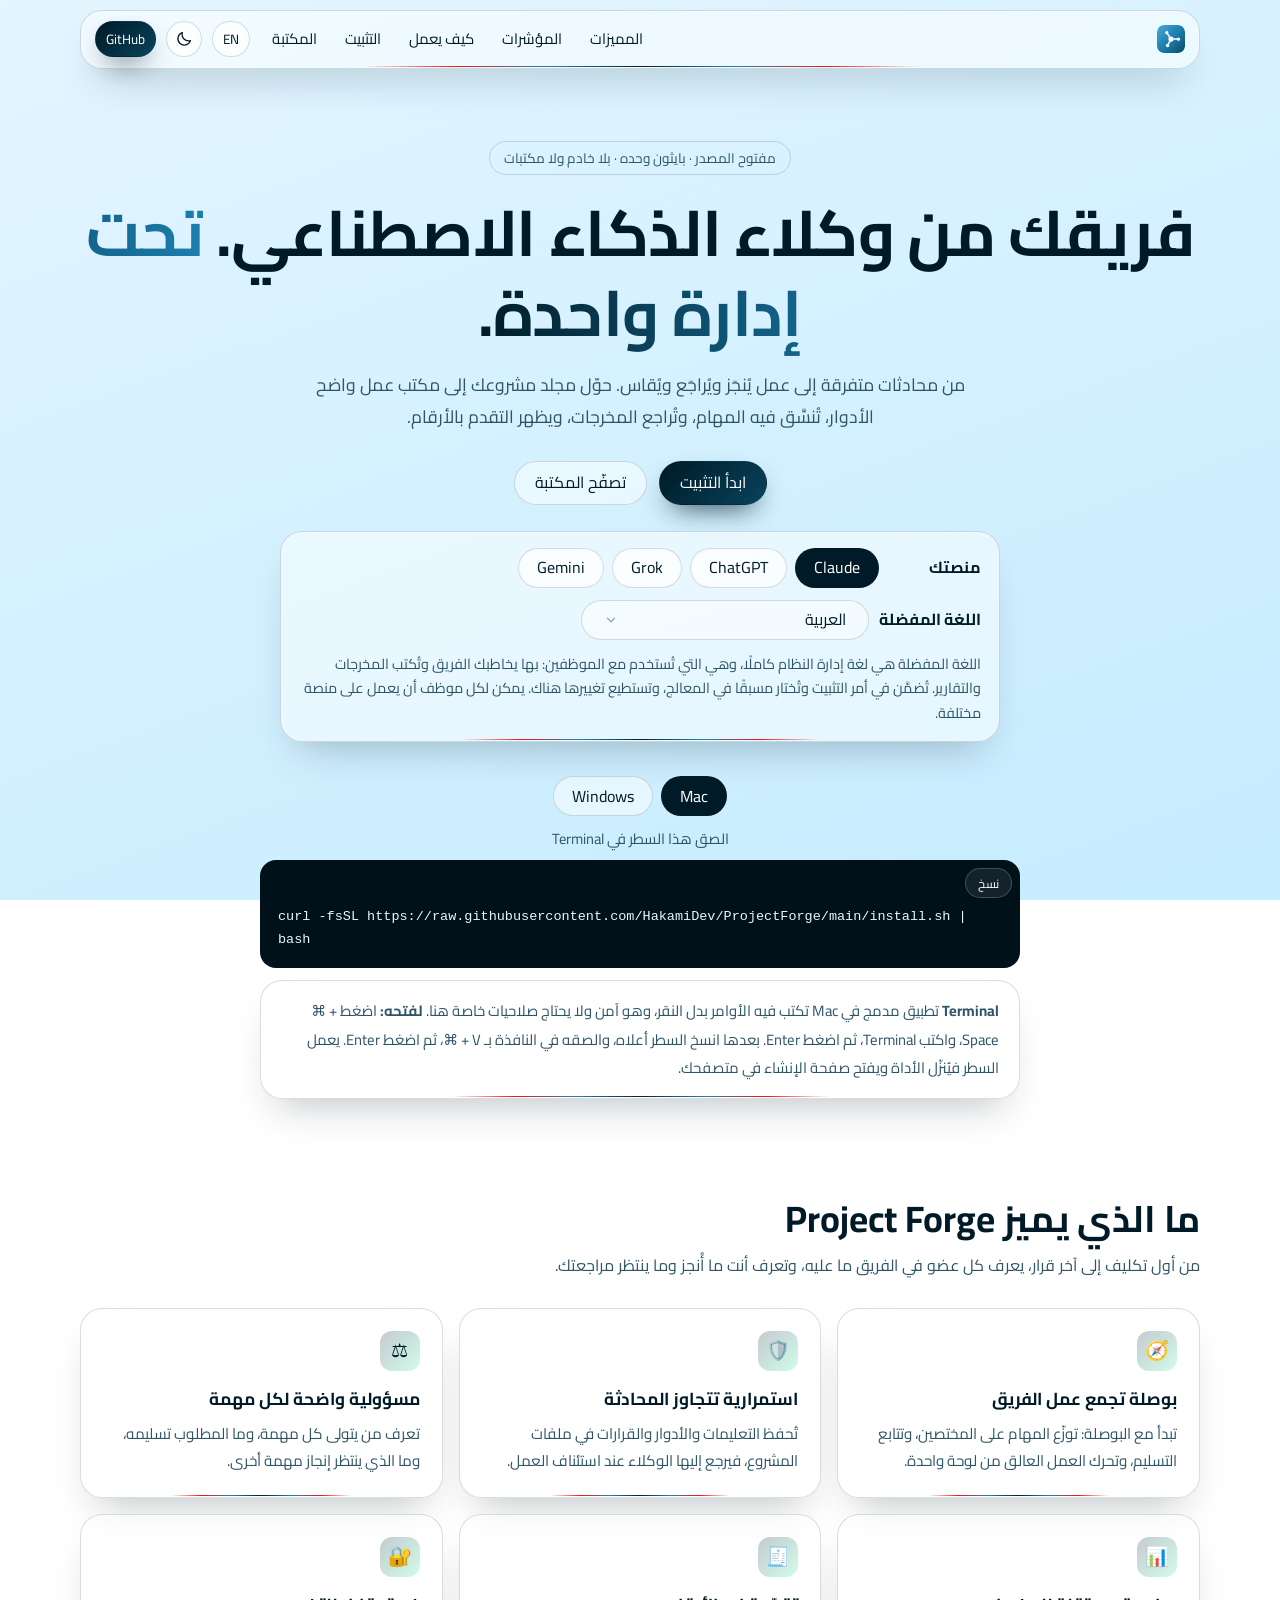
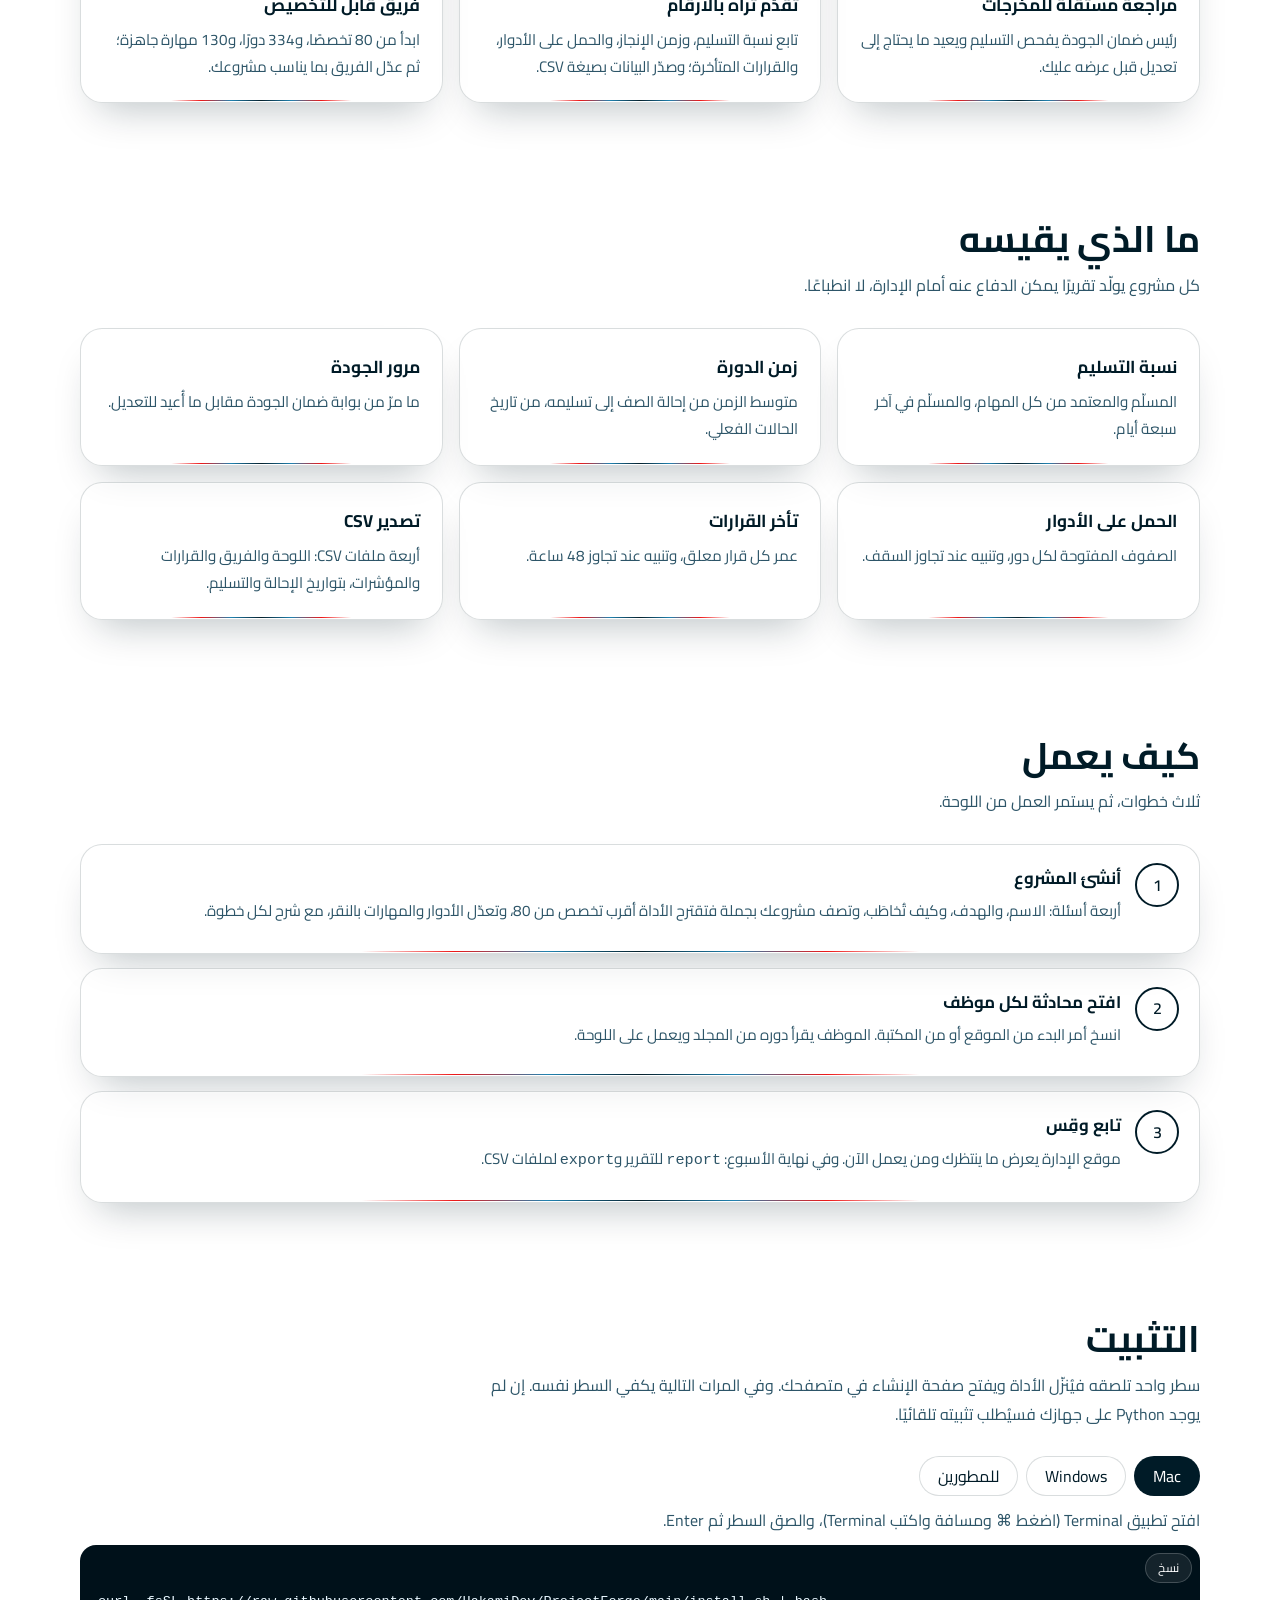
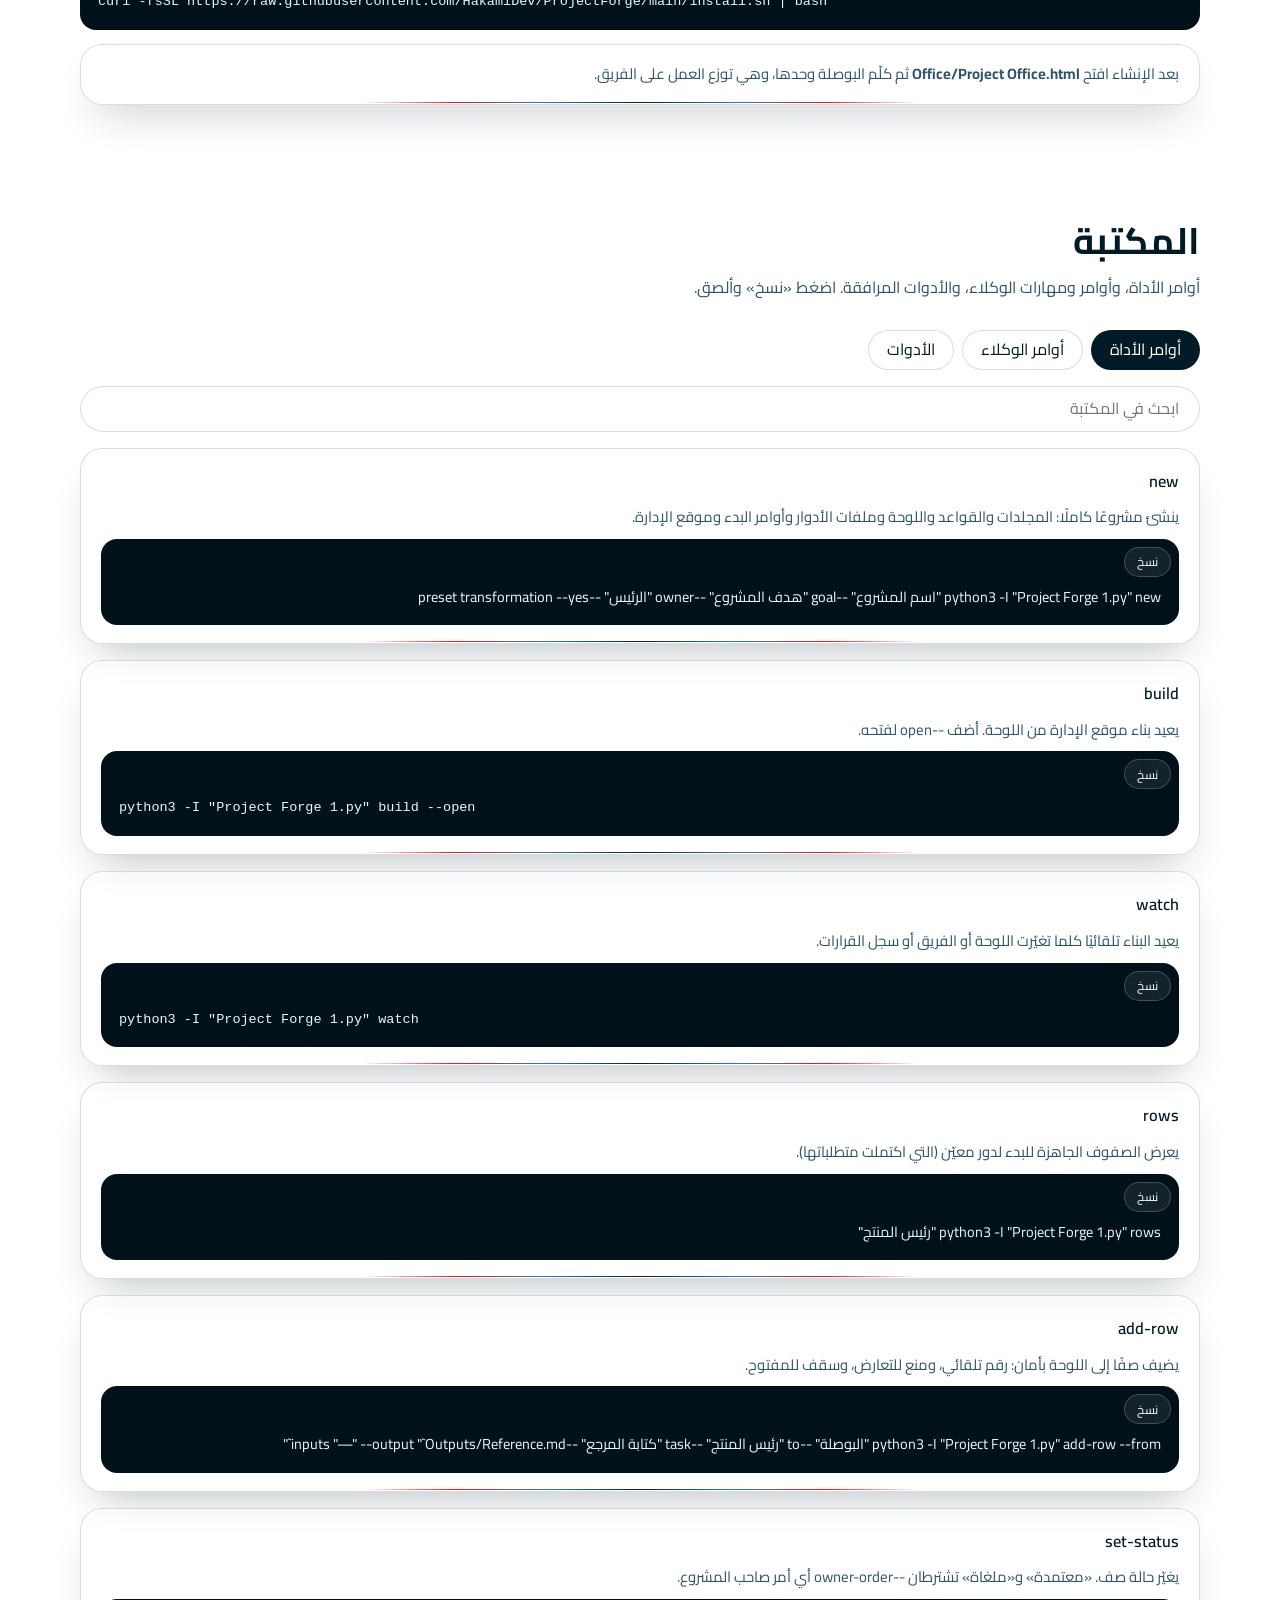
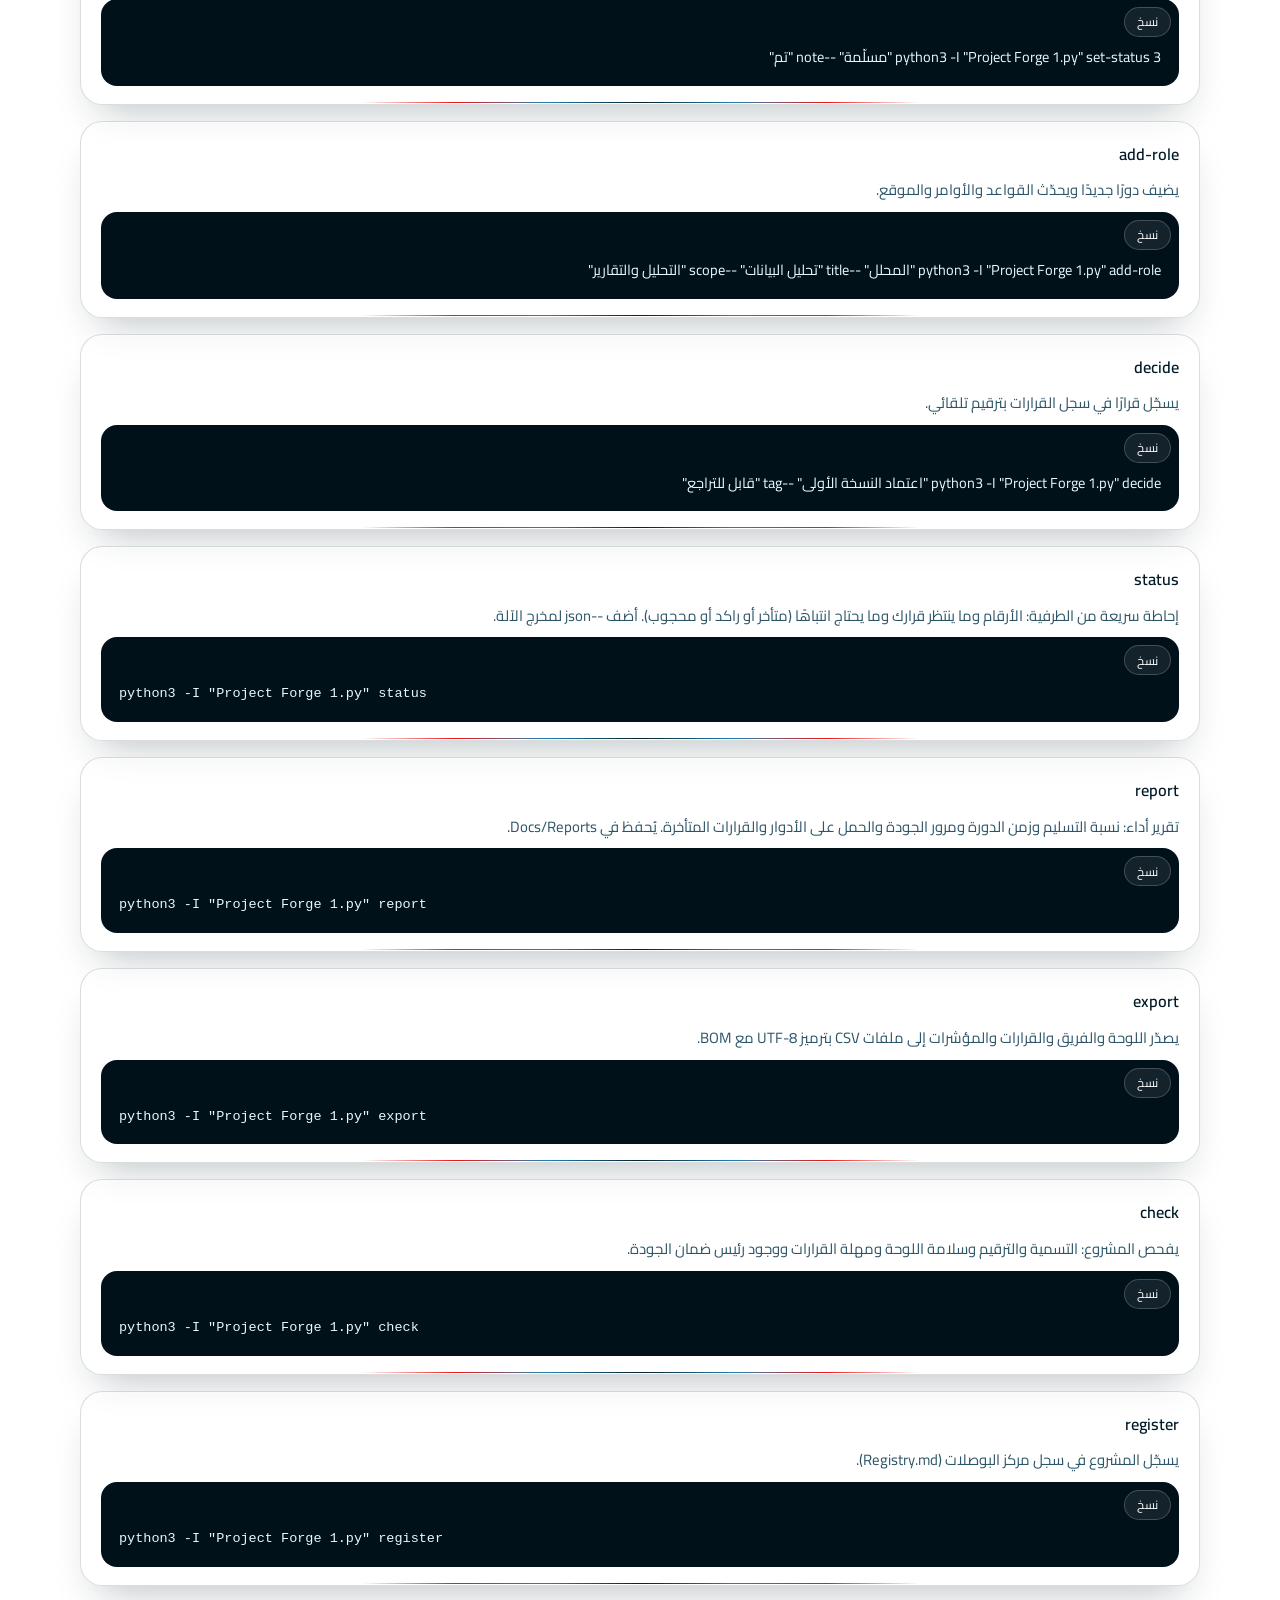
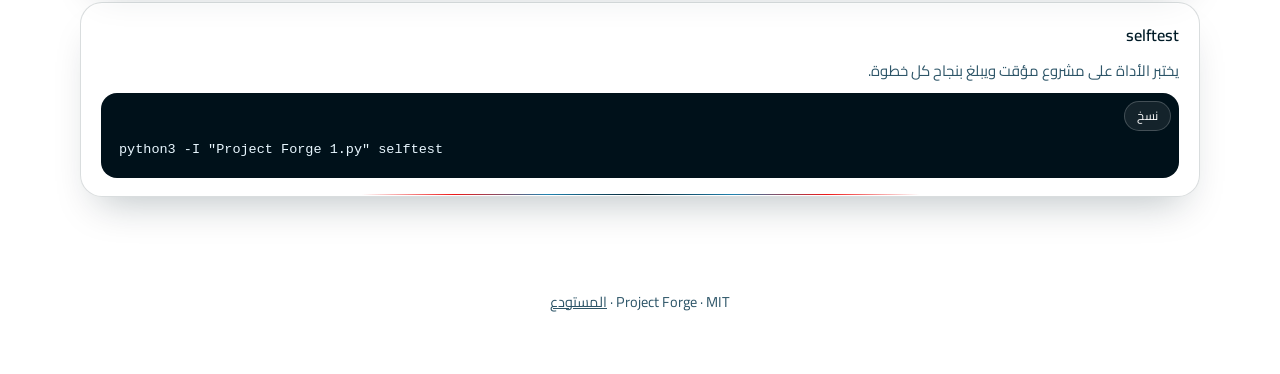
==== commit c18ef049: "Palette variant: navy #001B27, sky #C5ECFF, red #ED1212 with gradations; glass settings unchanged; e" ====
--- a/site/index.html
+++ b/site/index.html
@@ -45,7 +45,7 @@
 .hero{padding:72px 0 40px;text-align:center}
 .eyebrow{display:inline-block;padding:4px 14px;border-radius:999px;border:1px solid var(--line);color:var(--muted);font-size:.85rem;margin-bottom:18px}
 h1{font-size:clamp(2.2rem,6vw,4rem);line-height:1.25;margin:0 0 16px;font-weight:700;letter-spacing:-.01em}
-h1 em{font-style:normal;background:linear-gradient(90deg,#00DBB7,#00B8E6,#2366AF);-webkit-background-clip:text;background-clip:text;color:transparent}
+h1 em{font-style:normal;background:linear-gradient(90deg,#4FA8D8,#1B7FAF,#001B27);-webkit-background-clip:text;background-clip:text;color:transparent}
 .lead{max-width:680px;margin:0 auto 28px;color:var(--muted);font-size:1.1rem}
 .cta{display:flex;gap:12px;justify-content:center;flex-wrap:wrap}
 .quick{max-width:760px;margin:34px auto 0;text-align:start}
@@ -94,7 +94,7 @@
 .aurora{position:fixed;inset:0;z-index:-1;overflow:hidden;pointer-events:none}
 .aurora i{position:absolute;border-radius:50%;filter:blur(70px);opacity:.42;will-change:transform;animation:drift 26s ease-in-out infinite alternate}
 .aurora i:nth-child(1){width:48vw;height:48vw;left:-10vw;top:-14vw;background:var(--accent)}
-.aurora i:nth-child(2){width:40vw;height:40vw;right:-8vw;top:8vh;background:#00DBB7;opacity:.22;animation-duration:32s;animation-delay:-8s}
+.aurora i:nth-child(2){width:40vw;height:40vw;right:-8vw;top:8vh;background:#4FA8D8;opacity:.22;animation-duration:32s;animation-delay:-8s}
 .aurora i:nth-child(3){width:46vw;height:46vw;left:28vw;bottom:-22vw;background:var(--glow);opacity:.28;animation-duration:38s;animation-delay:-16s}
 @keyframes drift{from{transform:translate3d(0,0,0) scale(1)}to{transform:translate3d(6vw,5vh,0) scale(1.12)}}
 .gl{transition:transform .35s cubic-bezier(.2,.8,.2,1),box-shadow .35s,border-color .35s}
@@ -108,7 +108,7 @@
 h1 em{background-size:200% 100%;animation:shimmer-ltr 7s linear infinite}
 @keyframes shimmer-ltr{from{background-position:0% 0}to{background-position:-200% 0}}
 /* اتجاه اللون المتحرك يتبع اتجاه اللغة: يبدأ من اليسار في اللغات اليسارية ومن اليمين في اليمينية */
-html[dir="rtl"] h1 em{background-image:linear-gradient(270deg,#00DBB7,#00B8E6,#2366AF);animation-name:shimmer-rtl}
+html[dir="rtl"] h1 em{background-image:linear-gradient(270deg,#4FA8D8,#1B7FAF,#001B27);animation-name:shimmer-rtl}
 @keyframes shimmer-rtl{from{background-position:0% 0}to{background-position:200% 0}}
 .btn.p{position:relative;overflow:hidden;background:linear-gradient(135deg,var(--accent),color-mix(in srgb,var(--accent) 60%,var(--glow)))}
 .btn.p:after{content:"";position:absolute;inset:0;background:linear-gradient(110deg,transparent 30%,rgba(255,255,255,.35) 50%,transparent 70%);transform:translateX(-120%);transition:transform .7s}
@@ -145,23 +145,30 @@
 html .btn,html .tab{-webkit-backdrop-filter:blur(2.5px);backdrop-filter:blur(2.5px)}
 html .btn.p{box-shadow:0 12px 28px -12px var(--accent)}
 html .brand i{border-radius:10px}
-html:root{--bg:#E6F5F8;--bg2:#D4EBF0;--ink:#0C2229;--muted:#3C5560;--line:rgba(12,34,41,.15);--card:rgba(255,255,255,.5);--accent:#087E9C;--accent-ink:#fff;--glow:#2AA3B8;--ok:#0B7F96;--shd:rgba(30,110,135,.28);--code:#0A2530;--code-ink:#DCF3F8}
-html:root[data-theme="dark"]{--bg:#031B21;--bg2:#021117;--ink:#E8F7FA;--muted:#8FB0B8;--line:rgba(180,240,250,.14);--card:rgba(0,184,230,.06);--accent:#00A9D6;--accent-ink:#021117;--glow:#50CAE2;--ok:#9EEFFF;--shd:rgba(0,0,0,.5);--code:#021117;--code-ink:#DCF3F8}
-@media (prefers-color-scheme:dark){html:root:not([data-theme="light"]){--bg:#031B21;--bg2:#021117;--ink:#E8F7FA;--muted:#8FB0B8;--line:rgba(180,240,250,.14);--card:rgba(0,184,230,.06);--accent:#00A9D6;--accent-ink:#021117;--glow:#50CAE2;--ok:#9EEFFF;--shd:rgba(0,0,0,.5);--code:#021117;--code-ink:#DCF3F8}}
+html:root{--bg:#E3F5FF;--bg2:#C5ECFF;--ink:#001B27;--muted:#2D5568;--line:rgba(0,27,39,.15);--card:rgba(255,255,255,.5);--accent:#001B27;--accent-ink:#fff;--glow:#1B7FAF;--ok:#0B7F96;--shd:rgba(0,27,39,.28);--code:#00111A;--code-ink:#E8F7FF}
+html:root[data-theme="dark"]{--bg:#001B27;--bg2:#00111A;--ink:#E8F7FF;--muted:#8FB4C6;--line:rgba(197,236,255,.14);--card:rgba(197,236,255,.06);--accent:#C5ECFF;--accent-ink:#00111A;--glow:#4FA8D8;--ok:#C5ECFF;--shd:rgba(0,0,0,.5);--code:#00111A;--code-ink:#E8F7FF}
+@media (prefers-color-scheme:dark){html:root:not([data-theme="light"]){--bg:#001B27;--bg2:#00111A;--ink:#E8F7FF;--muted:#8FB4C6;--line:rgba(197,236,255,.14);--card:rgba(197,236,255,.06);--accent:#C5ECFF;--accent-ink:#00111A;--glow:#4FA8D8;--ok:#C5ECFF;--shd:rgba(0,0,0,.5);--code:#00111A;--code-ink:#E8F7FF}}
 html:not([data-theme="dark"]) .aurora i{opacity:.22}
 html select{-webkit-appearance:none;appearance:none;padding-inline:22px 46px!important;background-image:url("data:image/svg+xml,%3Csvg%20xmlns=%27http://www.w3.org/2000/svg%27%20viewBox=%270%200%2024%2024%27%20fill=%27none%27%20stroke=%27%238FB0B8%27%20stroke-width=%272.4%27%20stroke-linecap=%27round%27%20stroke-linejoin=%27round%27%3E%3Cpath%20d=%27M6%209l6%206%206-6%27/%3E%3C/svg%3E")!important;background-repeat:no-repeat!important;background-position:right 22px center!important;background-size:14px!important;line-height:1.4}
 html[dir="rtl"] select{background-position:left 22px center!important}
 html .aurora{display:none!important}
 @keyframes edgeRun{from{background-position:-100% calc(100% - 1px),0 0}to{background-position:200% calc(100% - 1px),0 0}}
-html .gl{background:linear-gradient(90deg,transparent,#00dbb7,#00b8e6,#8affe2,#02a7ed,#0fb7ff,transparent) -100% calc(100% - 1px)/50% 1px no-repeat,var(--card);animation:edgeRun 8s linear infinite}
+html .gl{background:linear-gradient(90deg,transparent,var(--e1),var(--e2),var(--e3),var(--e4),var(--e5),transparent) -100% calc(100% - 1px)/50% 1px no-repeat,var(--card);animation:edgeRun 8s linear infinite}
 @media (prefers-reduced-motion:reduce){.gl{animation:none}}
-@media (prefers-color-scheme:dark){html:not([data-theme="light"]) .copy{background:linear-gradient(135deg,rgba(0,184,230,.18),rgba(0,219,183,.07))!important;border-color:rgba(0,207,235,.28)!important}}
-html[data-theme="dark"] .copy{background:linear-gradient(135deg,rgba(0,184,230,.18),rgba(0,219,183,.07))!important;border-color:rgba(0,207,235,.28)!important}
-@media (prefers-color-scheme:dark){html:not([data-theme="light"]):not(.z):not(.y){--card:rgba(0,184,230,.06)}}
-html[data-theme="dark"]:not(.z):not(.y){--card:rgba(0,184,230,.06)}
-@media (prefers-color-scheme:dark){html:not([data-theme="light"]) .code{background:#021117!important;border:1px solid rgba(0,207,235,.18)}}
-html[data-theme="dark"] .code{background:#021117!important;border:1px solid rgba(0,207,235,.18)}
+@media (prefers-color-scheme:dark){html:not([data-theme="light"]) .copy{background:linear-gradient(135deg,rgba(197,236,255,.18),rgba(79,168,216,.07))!important;border-color:rgba(197,236,255,.28)!important}}
+html[data-theme="dark"] .copy{background:linear-gradient(135deg,rgba(197,236,255,.18),rgba(79,168,216,.07))!important;border-color:rgba(197,236,255,.28)!important}
+@media (prefers-color-scheme:dark){html:not([data-theme="light"]):not(.z):not(.y){--card:rgba(197,236,255,.06)}}
+html[data-theme="dark"]:not(.z):not(.y){--card:rgba(197,236,255,.06)}
+@media (prefers-color-scheme:dark){html:not([data-theme="light"]) .code{background:#00111A!important;border:1px solid rgba(197,236,255,.18)}}
+html[data-theme="dark"] .code{background:#00111A!important;border:1px solid rgba(197,236,255,.18)}
 html .gl{animation:none!important;background-position:50% calc(100% - 1px),0 0!important}
+html:root{--e1:#ED1212;--e2:#1B7FAF;--e3:#001B27;--e4:#1B7FAF;--e5:#ED1212}
+html:root[data-theme="dark"]{--e1:#ED1212;--e2:#C5ECFF;--e3:#7FD0F5;--e4:#C5ECFF;--e5:#ED1212}
+@media (prefers-color-scheme:dark){html:root:not([data-theme="light"]){--e1:#ED1212;--e2:#C5ECFF;--e3:#7FD0F5;--e4:#C5ECFF;--e5:#ED1212}}
+html:root[data-theme="light"]{--e1:#ED1212;--e2:#1B7FAF;--e3:#001B27;--e4:#1B7FAF;--e5:#ED1212}
+html:root h1 em,html:root[dir="rtl"] h1 em{background-image:linear-gradient(90deg,var(--e3),var(--e2),var(--e1))!important}
+html:root[data-theme="light"] h1 em,html:root[data-theme="light"][dir="rtl"] h1 em{background-image:linear-gradient(90deg,#001B27,#1B7FAF,#ED1212)!important}
+@media (prefers-color-scheme:light){html:root:not([data-theme="dark"]) h1 em{background-image:linear-gradient(90deg,#001B27,#1B7FAF,#ED1212)!important}}
 </style>
 </head>
 <body>
@@ -580,7 +587,7 @@
  all.push(st);draw(st);start();
  if(window.ResizeObserver){new ResizeObserver(function(){var w=Math.round(el.getBoundingClientRect().width*dpr);if(w>8&&w!==cv.width){cv.width=cv.height=w;st.s=w;draw(st)}}).observe(el)}
 }
-function tile(x,S){var r=S*60/256,g=x.createLinearGradient(0,0,S,S);g.addColorStop(0,"#00DBB7");g.addColorStop(.5,"#00B8E6");g.addColorStop(1,"#2366AF");
+function tile(x,S){var r=S*60/256,g=x.createLinearGradient(0,0,S,S);g.addColorStop(0,"#4FA8D8");g.addColorStop(.5,"#1B7FAF");g.addColorStop(1,"#0B4A66");
  x.fillStyle=g;x.beginPath();x.moveTo(r,0);x.arcTo(S,0,S,S,r);x.arcTo(S,S,0,S,r);x.arcTo(0,S,0,0,r);x.arcTo(0,0,S,0,r);x.closePath();x.fill()}
 /* المقاسات من logo.svg حرفيًا (وحدة 256): النواة نصف قطرها 24، والعقد 15، والساق سمكها 14؛ المراكز (128,128) و(128,56) و(66,164) و(190,164). الألوان ثابتة كما هي: أبيض صافٍ على البلاطة المتدرّجة. */
 function draw(a){
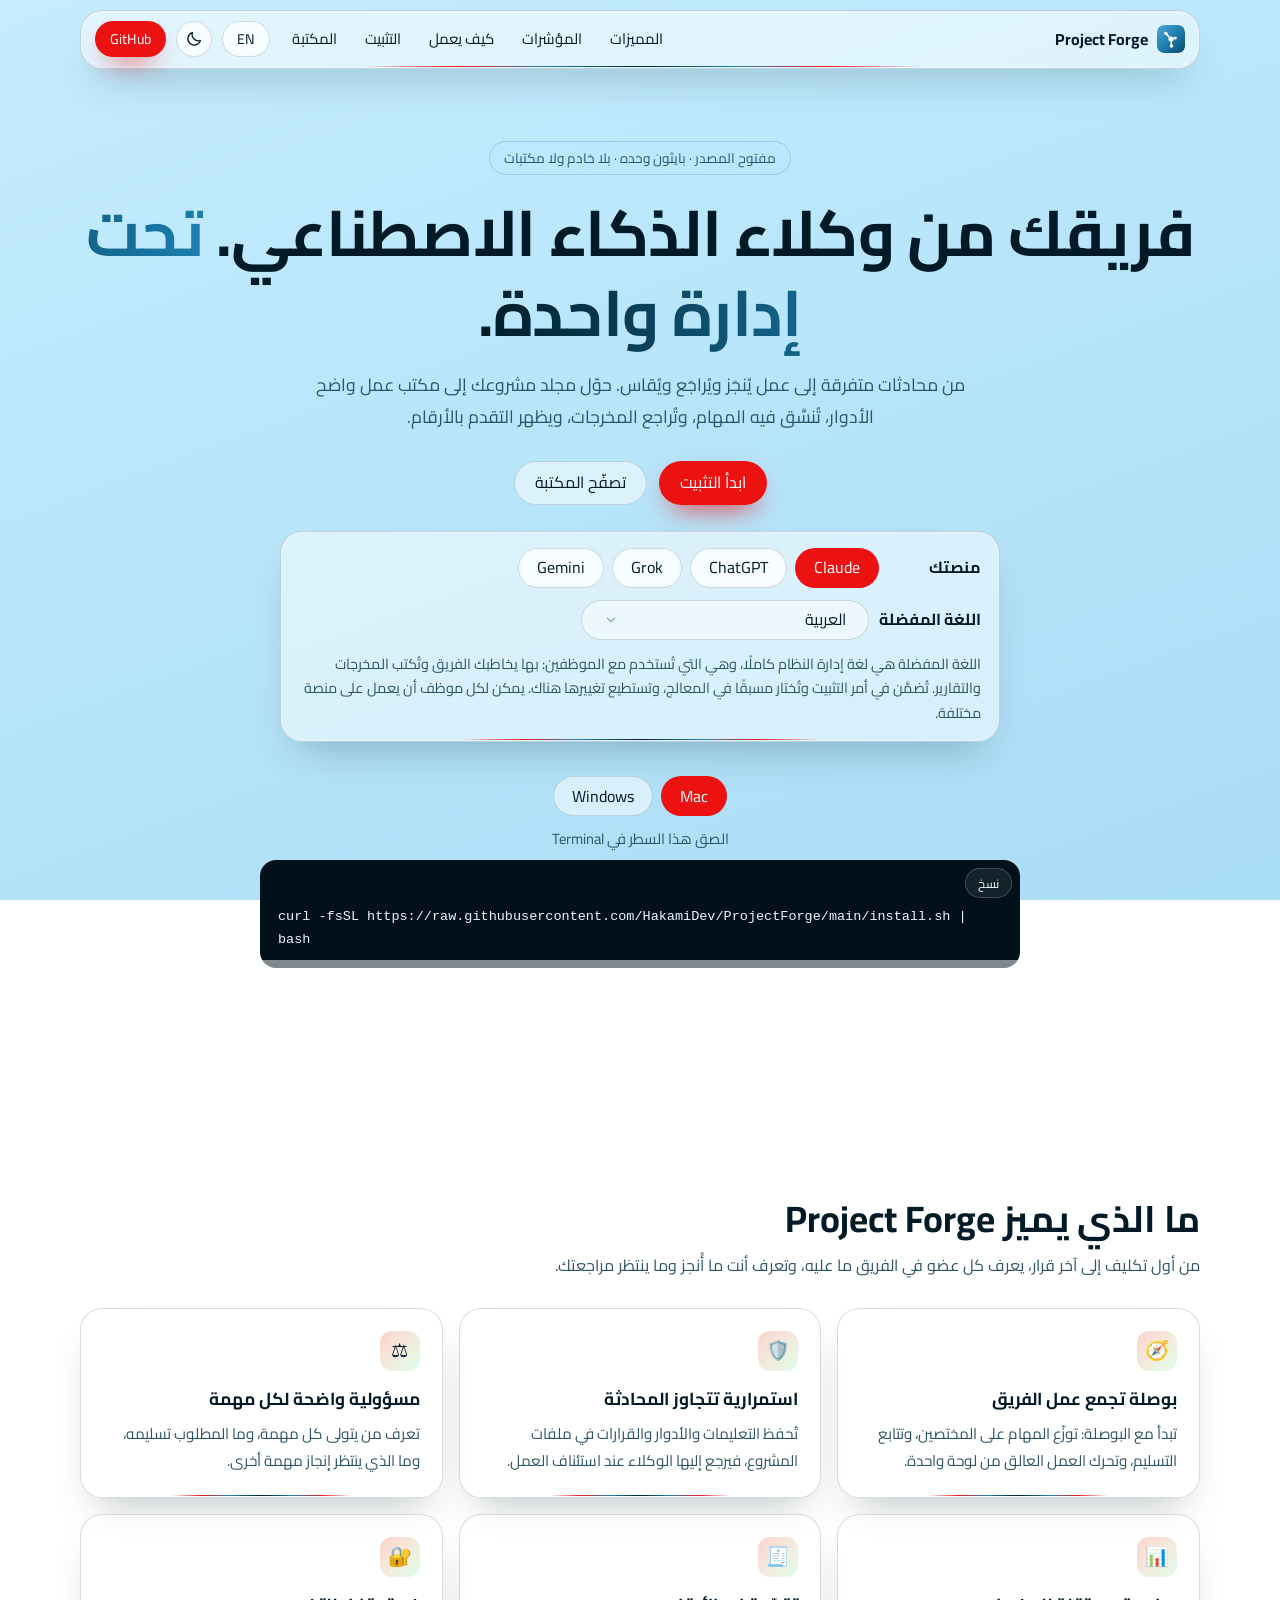
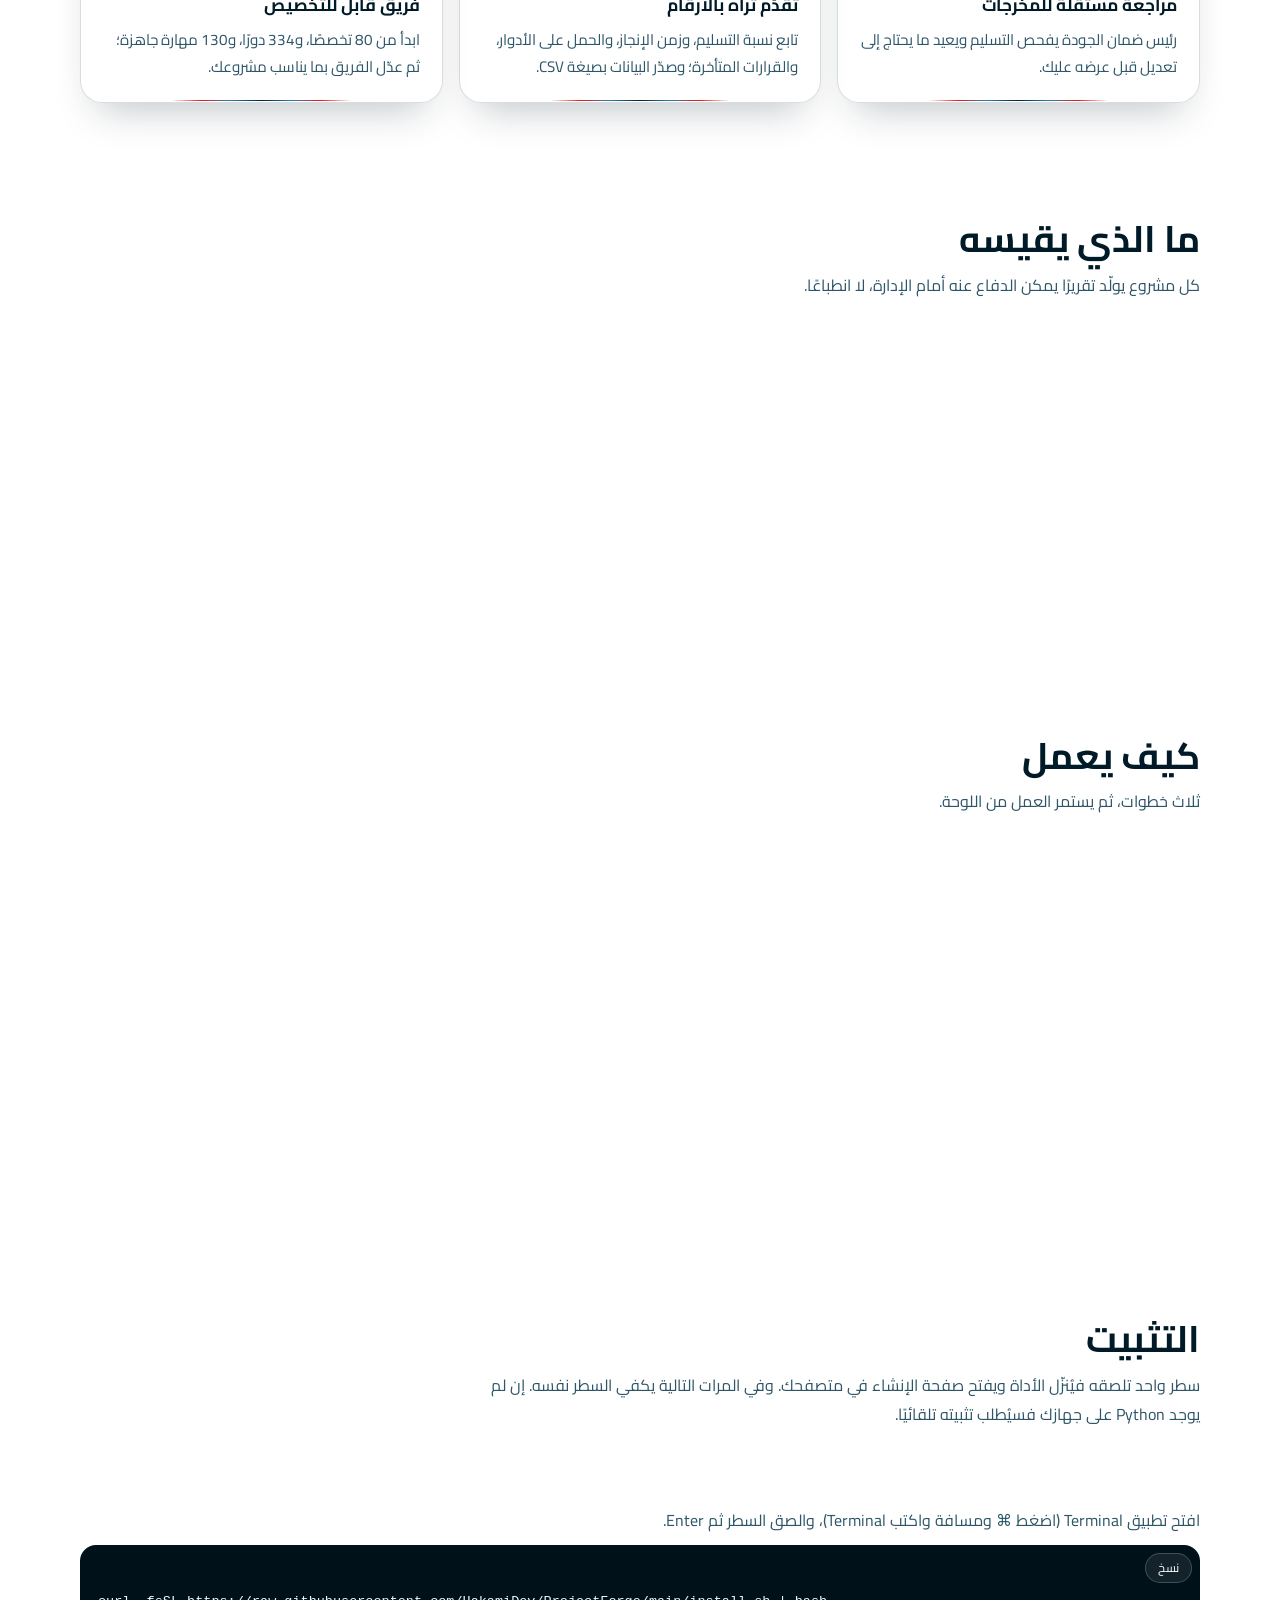
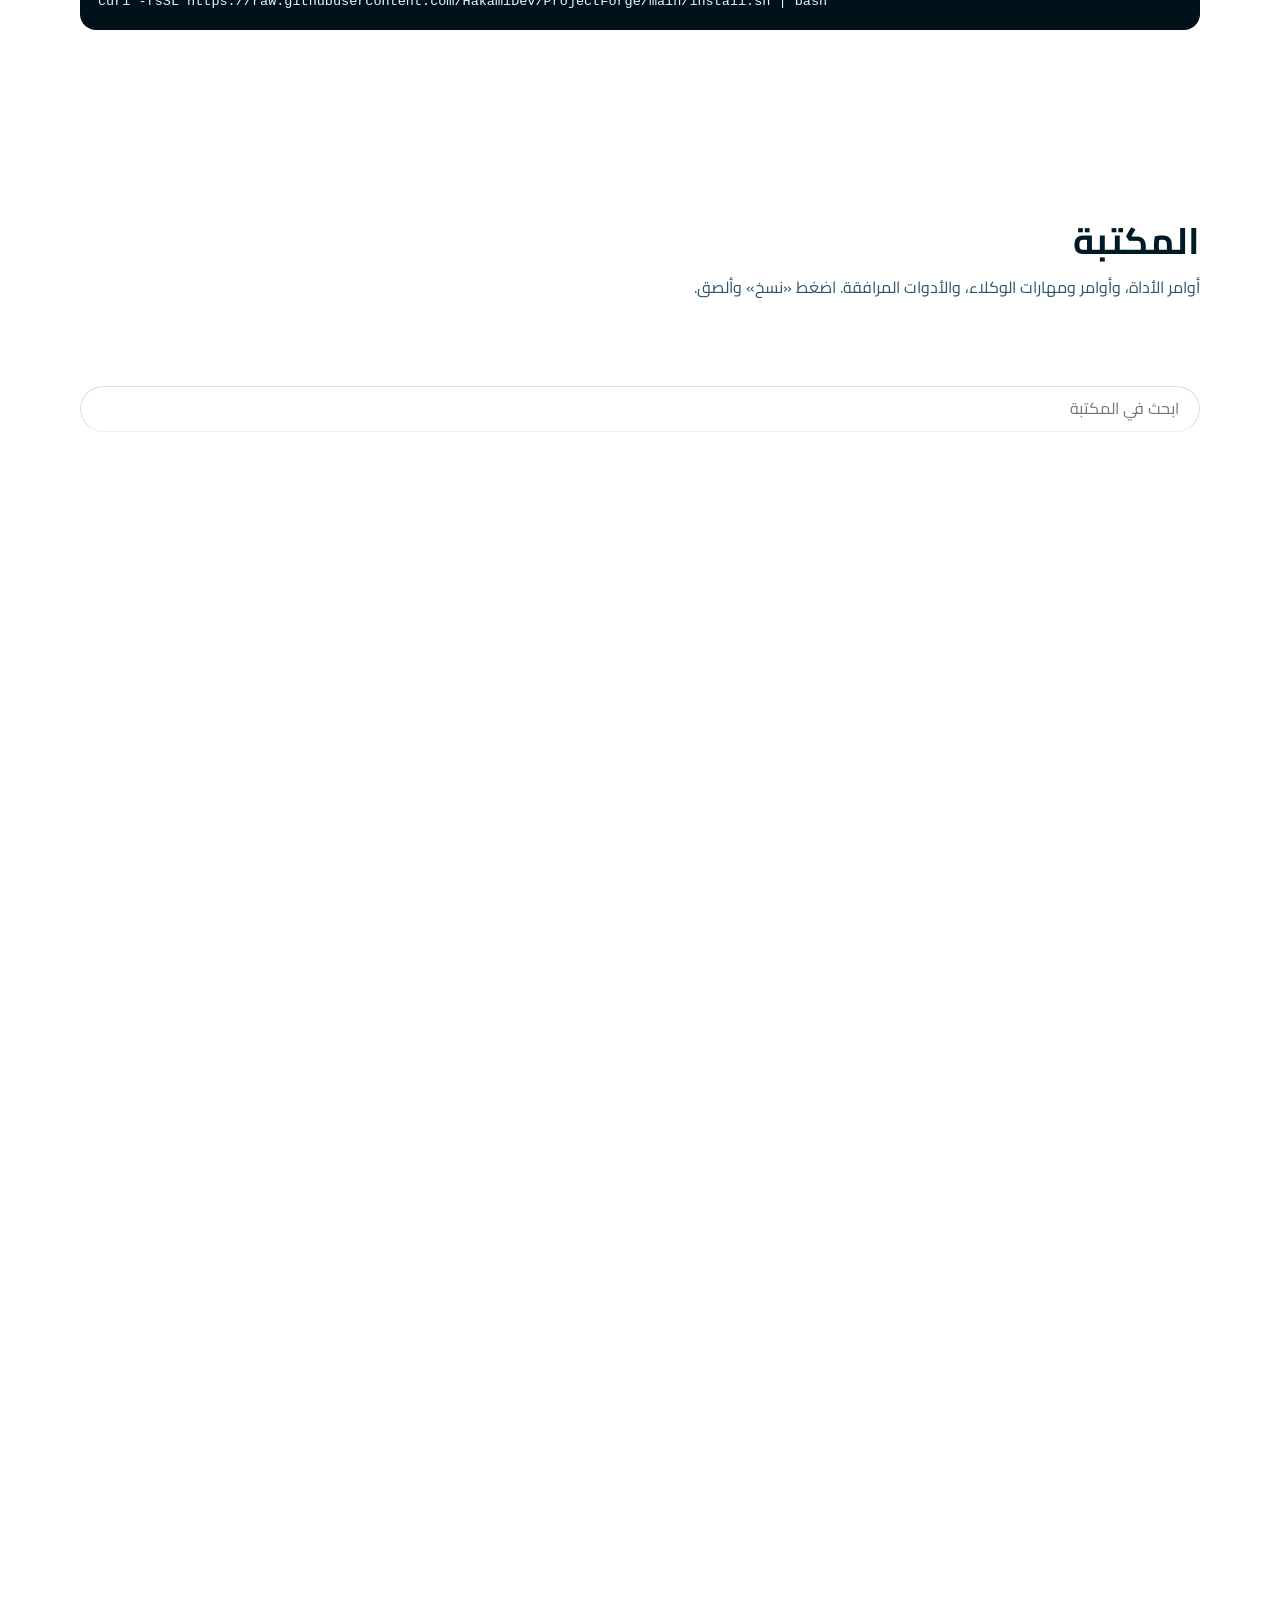
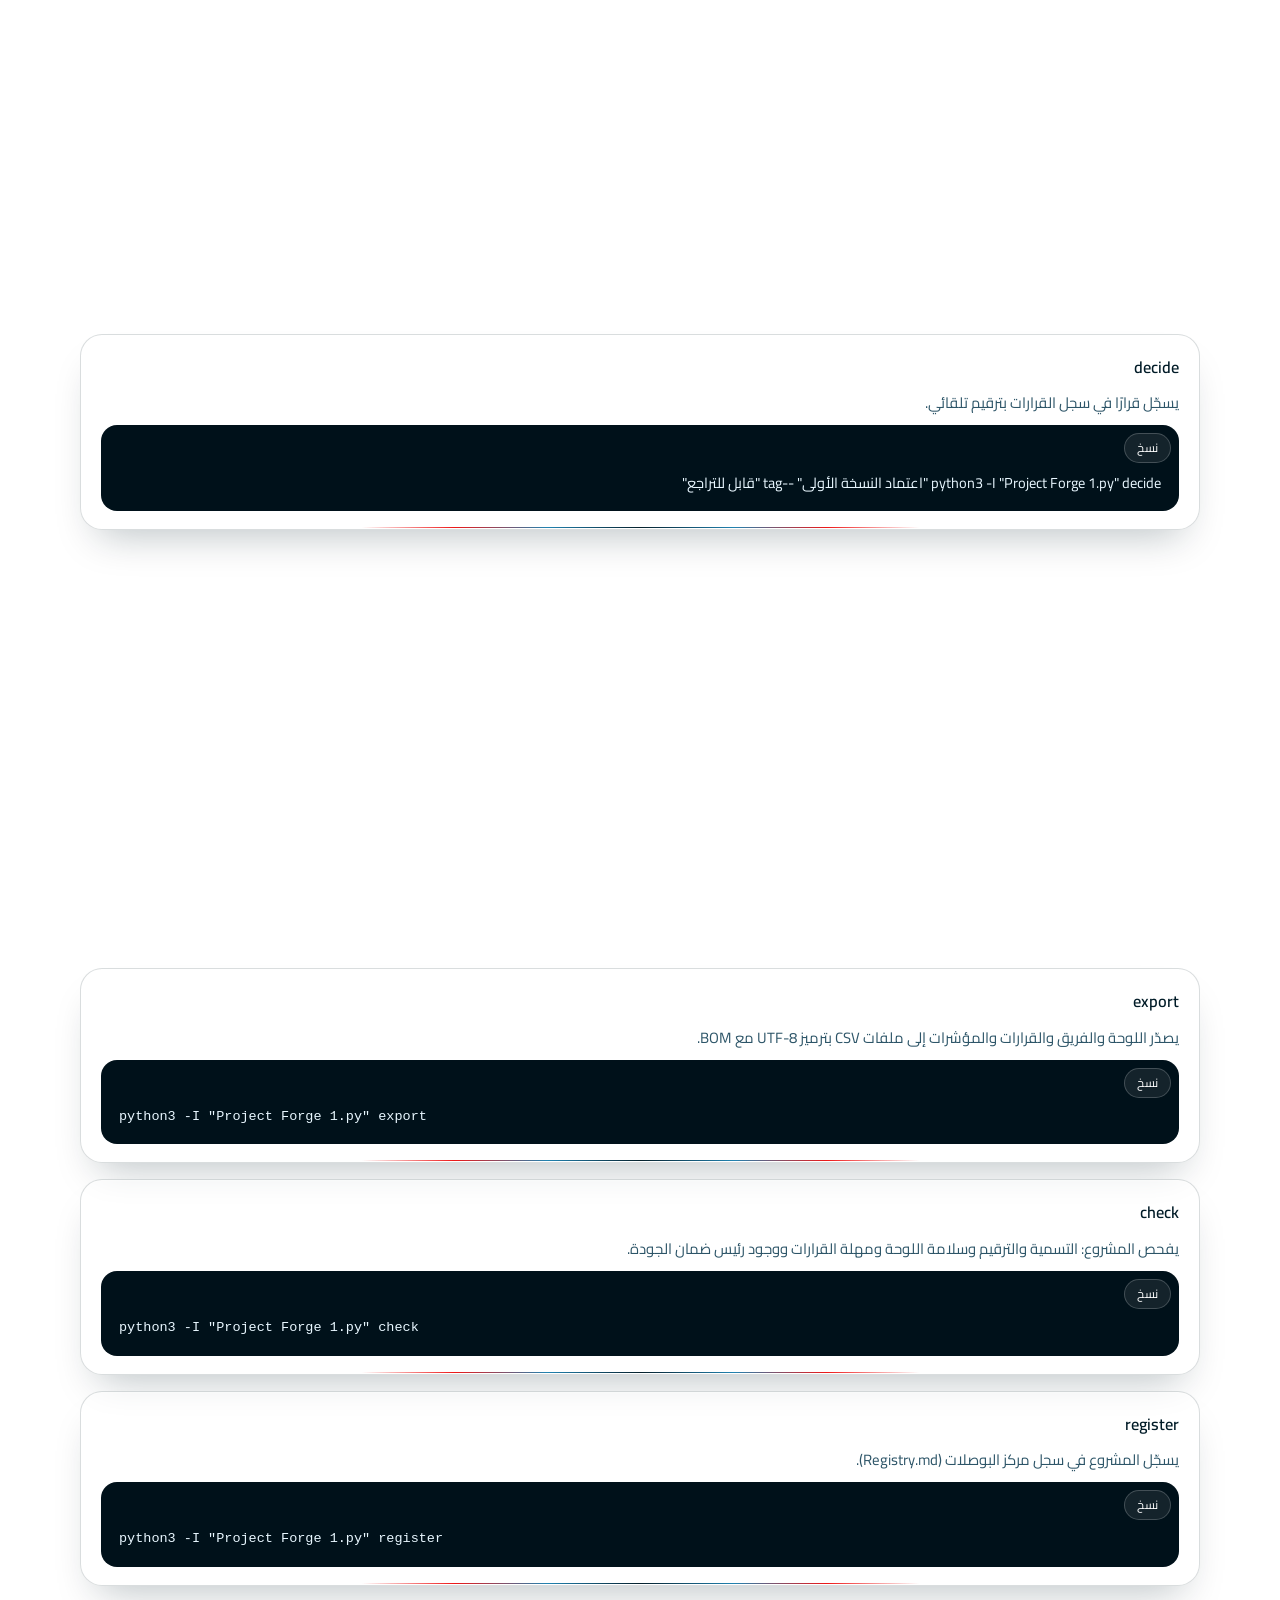
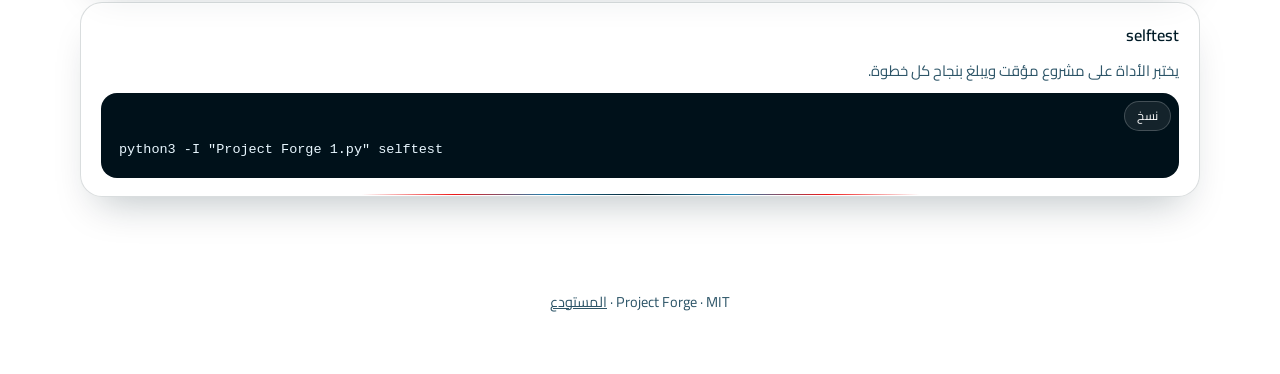
==== commit 4f64fb38: "Palette variant: exact navy/sky/red as dominant colours, red accent, sky light background Co-Authore" ====
--- a/site/index.html
+++ b/site/index.html
@@ -145,9 +145,9 @@
 html .btn,html .tab{-webkit-backdrop-filter:blur(2.5px);backdrop-filter:blur(2.5px)}
 html .btn.p{box-shadow:0 12px 28px -12px var(--accent)}
 html .brand i{border-radius:10px}
-html:root{--bg:#E3F5FF;--bg2:#C5ECFF;--ink:#001B27;--muted:#2D5568;--line:rgba(0,27,39,.15);--card:rgba(255,255,255,.5);--accent:#001B27;--accent-ink:#fff;--glow:#1B7FAF;--ok:#0B7F96;--shd:rgba(0,27,39,.28);--code:#00111A;--code-ink:#E8F7FF}
-html:root[data-theme="dark"]{--bg:#001B27;--bg2:#00111A;--ink:#E8F7FF;--muted:#8FB4C6;--line:rgba(197,236,255,.14);--card:rgba(197,236,255,.06);--accent:#C5ECFF;--accent-ink:#00111A;--glow:#4FA8D8;--ok:#C5ECFF;--shd:rgba(0,0,0,.5);--code:#00111A;--code-ink:#E8F7FF}
-@media (prefers-color-scheme:dark){html:root:not([data-theme="light"]){--bg:#001B27;--bg2:#00111A;--ink:#E8F7FF;--muted:#8FB4C6;--line:rgba(197,236,255,.14);--card:rgba(197,236,255,.06);--accent:#C5ECFF;--accent-ink:#00111A;--glow:#4FA8D8;--ok:#C5ECFF;--shd:rgba(0,0,0,.5);--code:#00111A;--code-ink:#E8F7FF}}
+html:root{--bg:#C5ECFF;--bg2:#A9DDF5;--ink:#001B27;--muted:#2D5568;--line:rgba(0,27,39,.15);--card:rgba(255,255,255,.5);--accent:#ED1212;--accent-ink:#fff;--glow:#ED1212;--ok:#0B7F96;--shd:rgba(0,27,39,.28);--code:#00111A;--code-ink:#E8F7FF}
+html:root[data-theme="dark"]{--bg:#001B27;--bg2:#00111A;--ink:#E8F7FF;--muted:#8FB4C6;--line:rgba(197,236,255,.14);--card:rgba(197,236,255,.06);--accent:#ED1212;--accent-ink:#fff;--glow:#7A1010;--ok:#C5ECFF;--shd:rgba(0,0,0,.5);--code:#00111A;--code-ink:#E8F7FF}
+@media (prefers-color-scheme:dark){html:root:not([data-theme="light"]){--bg:#001B27;--bg2:#00111A;--ink:#E8F7FF;--muted:#8FB4C6;--line:rgba(197,236,255,.14);--card:rgba(197,236,255,.06);--accent:#ED1212;--accent-ink:#fff;--glow:#7A1010;--ok:#C5ECFF;--shd:rgba(0,0,0,.5);--code:#00111A;--code-ink:#E8F7FF}}
 html:not([data-theme="dark"]) .aurora i{opacity:.22}
 html select{-webkit-appearance:none;appearance:none;padding-inline:22px 46px!important;background-image:url("data:image/svg+xml,%3Csvg%20xmlns=%27http://www.w3.org/2000/svg%27%20viewBox=%270%200%2024%2024%27%20fill=%27none%27%20stroke=%27%238FB0B8%27%20stroke-width=%272.4%27%20stroke-linecap=%27round%27%20stroke-linejoin=%27round%27%3E%3Cpath%20d=%27M6%209l6%206%206-6%27/%3E%3C/svg%3E")!important;background-repeat:no-repeat!important;background-position:right 22px center!important;background-size:14px!important;line-height:1.4}
 html[dir="rtl"] select{background-position:left 22px center!important}
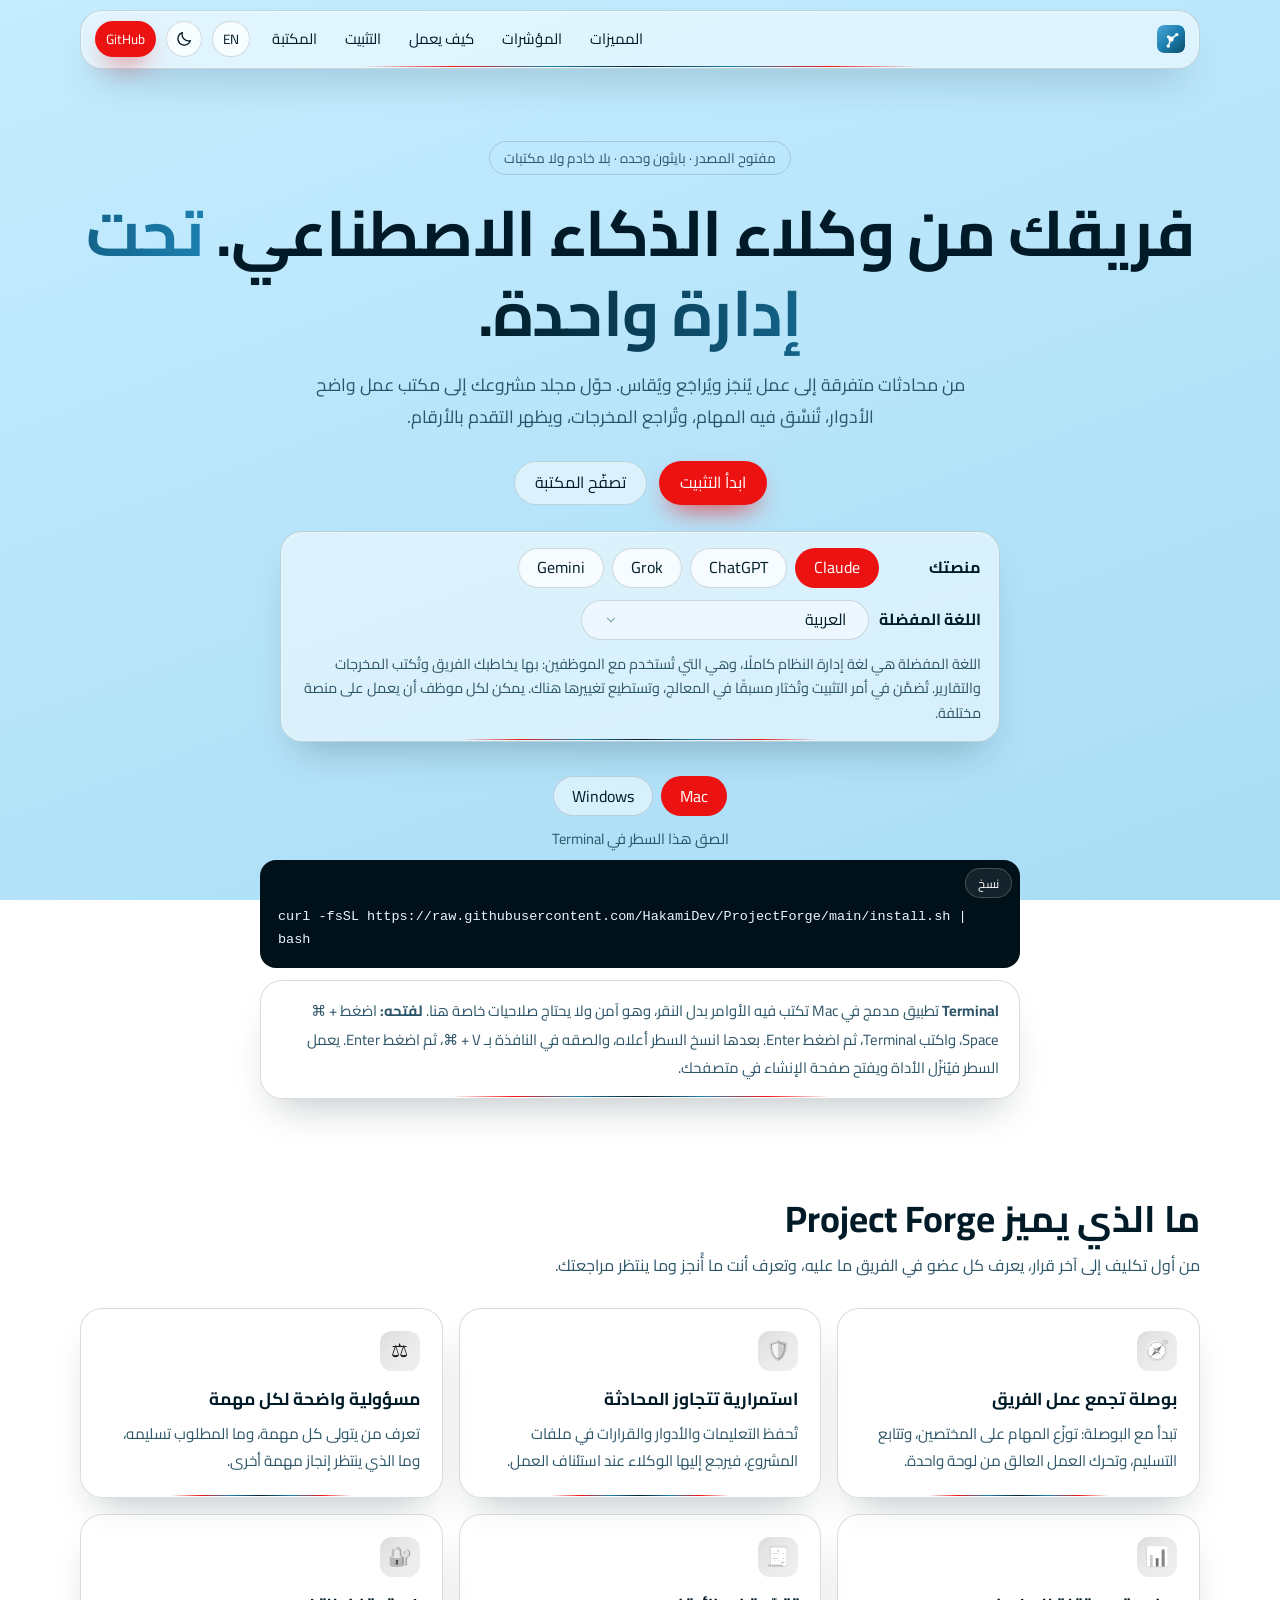
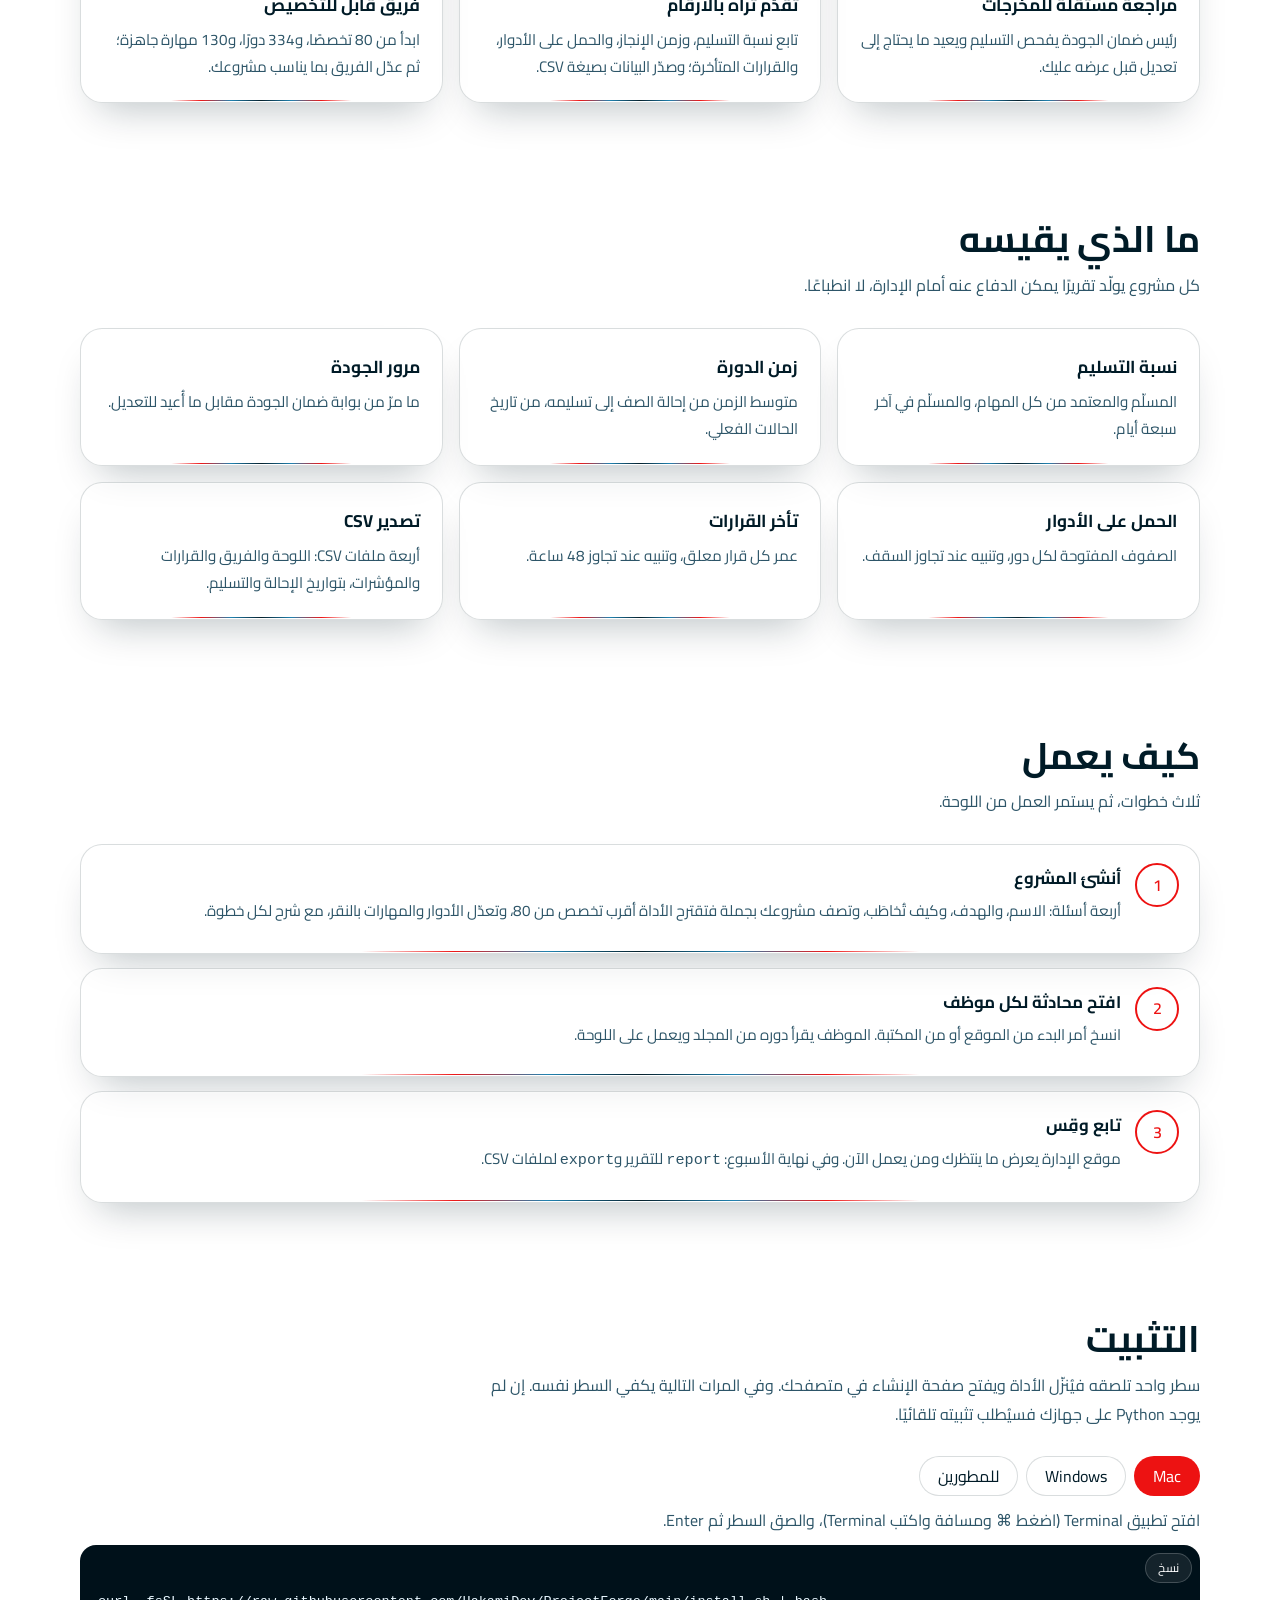
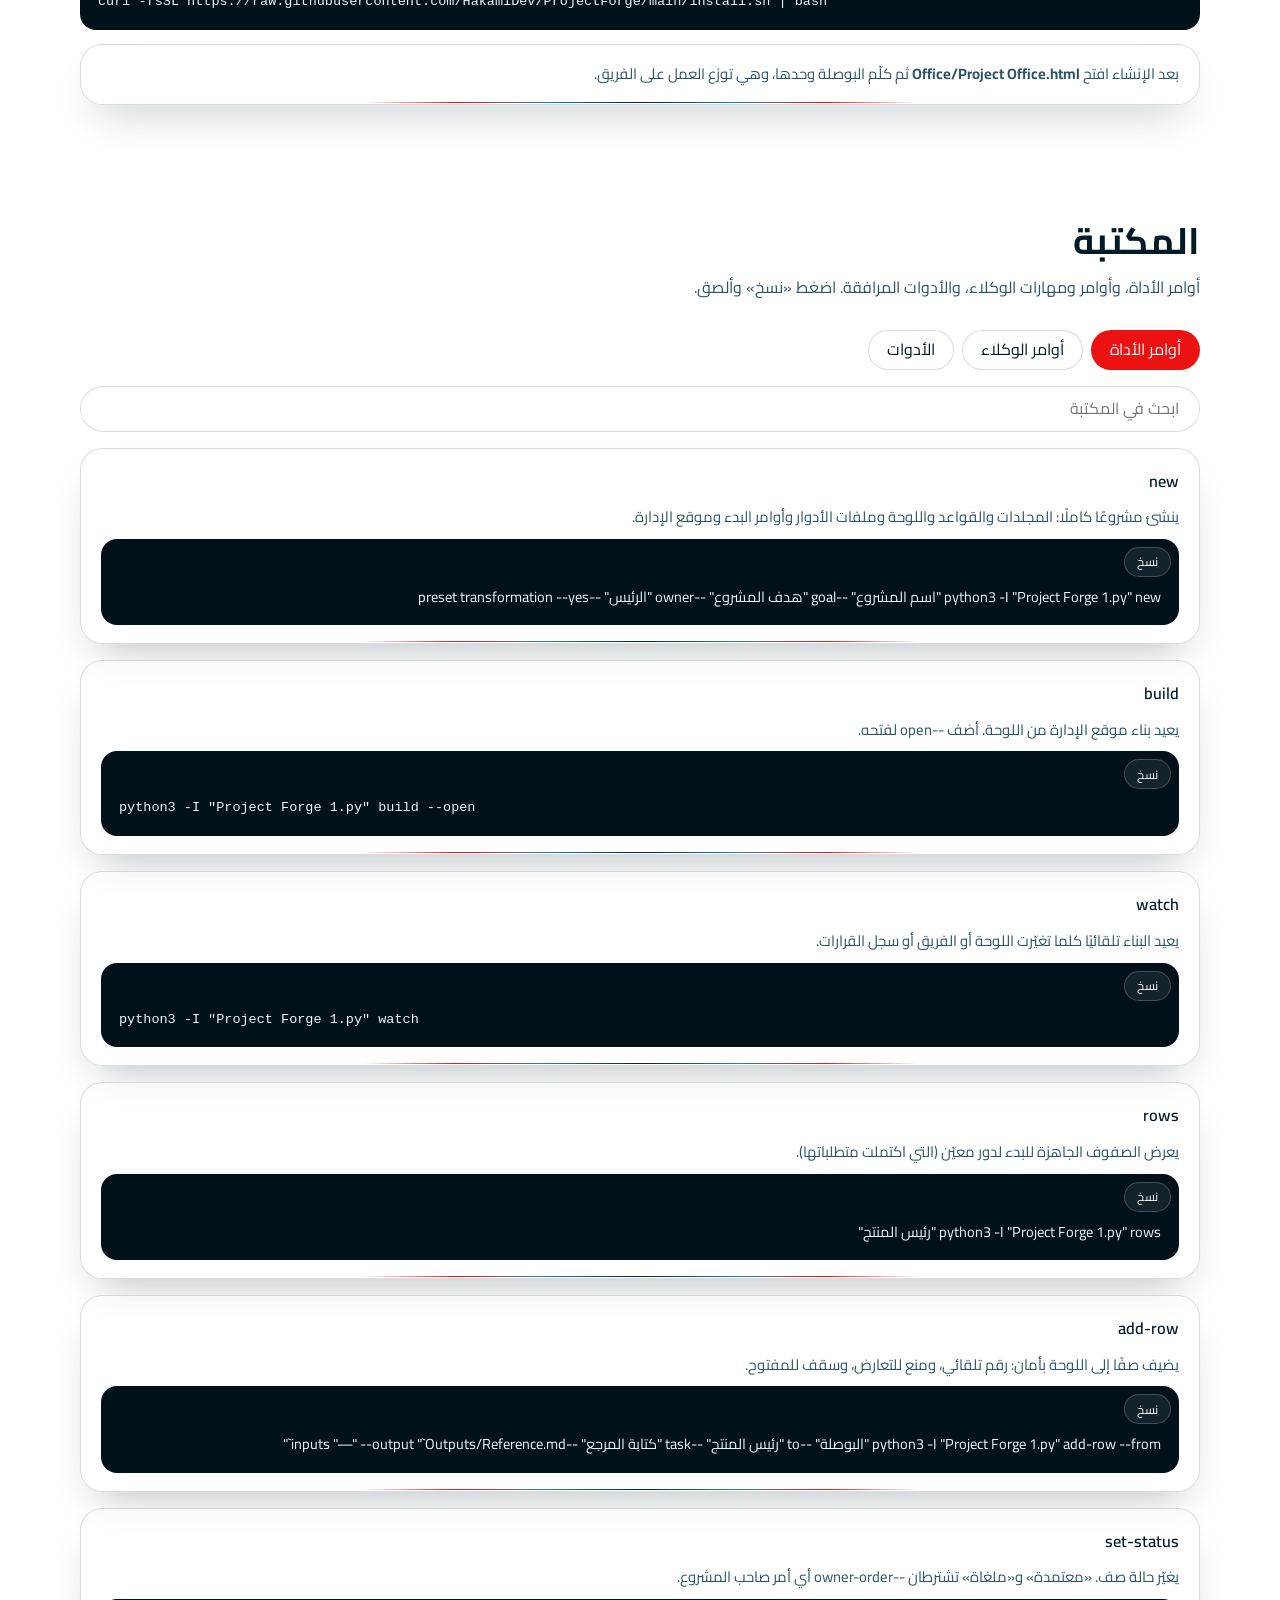
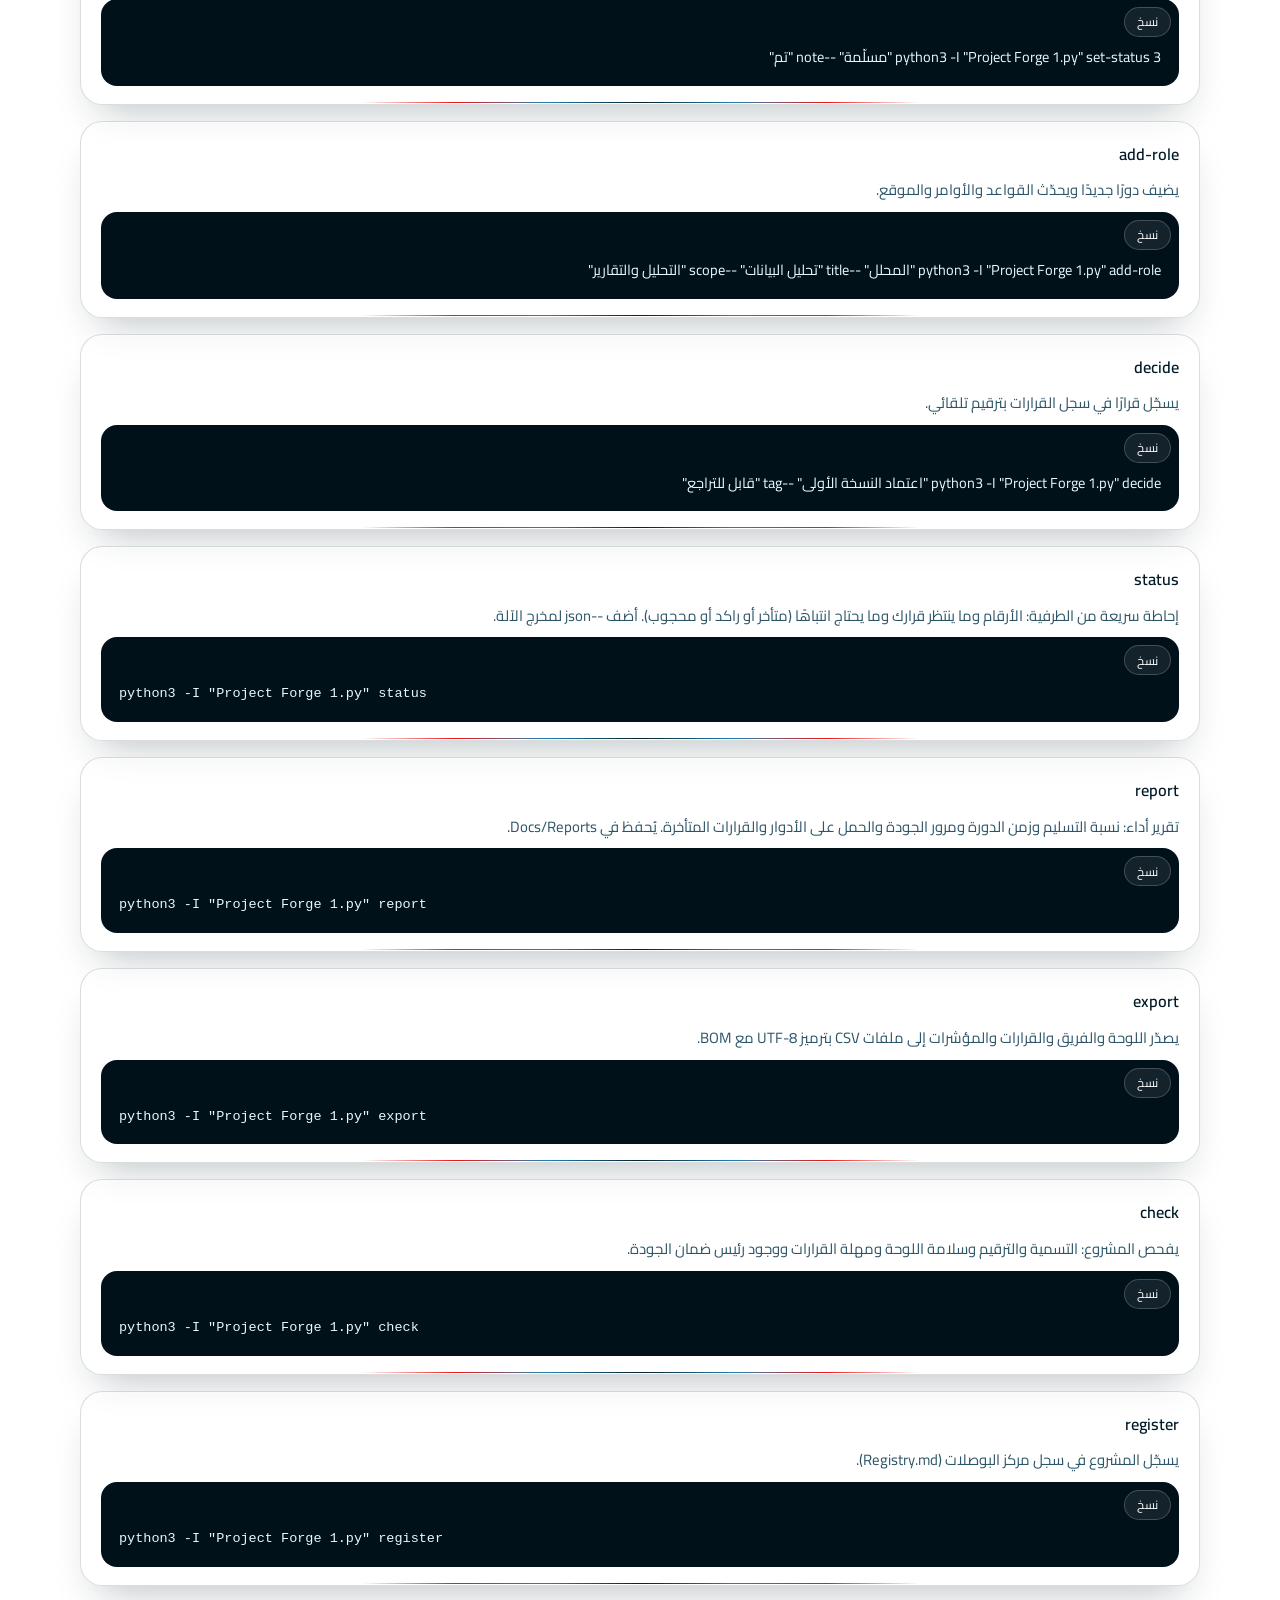
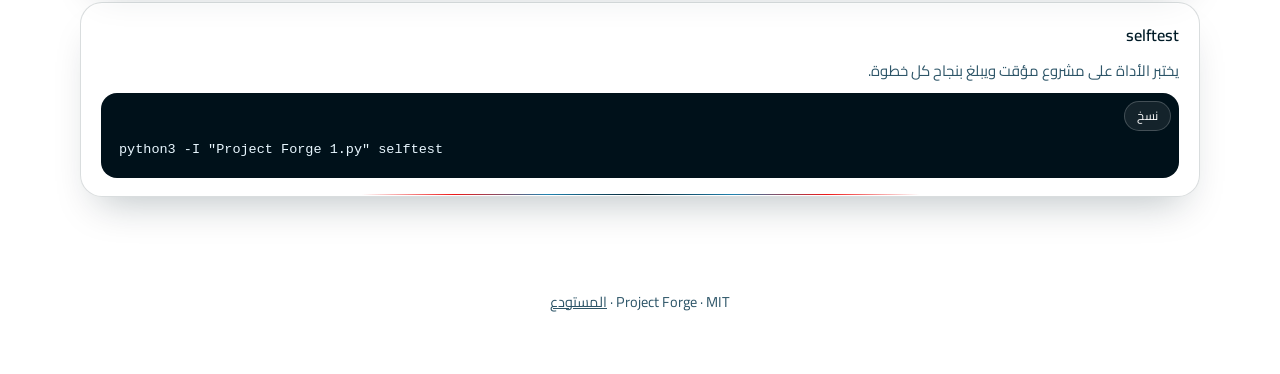
==== commit b5010aac: "Single colour scheme: navy #001B27, sky #C5ECFF, red #ED1212 only; remapped every other colour; rege" ====
--- a/site/index.html
+++ b/site/index.html
@@ -14,9 +14,9 @@
 <link rel="apple-touch-icon" href="icon-192.png">
 <link rel="stylesheet" href="https://fonts.googleapis.com/css2?family=Cairo:wght@400;700&display=swap">
 <style>
-:root{--bg:#F4F7FF;--ink:#17203A;--muted:#58627F;--line:rgba(23,32,58,.14);--card:rgba(255,255,255,.62);--accent:#2F6BE0;--accent-ink:#fff;--glow:#7FB0FF;--code:#0F1830;--code-ink:#DCE6FF;--ok:#0F7A96;--shd:rgba(47,80,160,.22);--bg2:#EAF4FF;color-scheme:light;--font:"Forge Sans",system-ui,-apple-system,"Segoe UI",Tahoma,sans-serif}
-@media (prefers-color-scheme:dark){:root:not([data-theme="light"]){--bg:#15191E;--bg2:#10131A;--ink:#EEF2FB;--muted:#8E9AB6;--line:rgba(255,255,255,.13);--card:rgba(238,242,251,.045);--accent:#7B4DFF;--glow:#8FB4FF;--code:#0A0D12;--code-ink:#DCE6FF;--ok:#9FD0FF;--shd:rgba(0,0,0,.5);color-scheme:dark}}
-:root[data-theme="dark"]{--bg:#15191E;--bg2:#10131A;--ink:#EEF2FB;--muted:#8E9AB6;--line:rgba(255,255,255,.13);--card:rgba(238,242,251,.045);--accent:#7B4DFF;--glow:#8FB4FF;--code:#0A0D12;--code-ink:#DCE6FF;--ok:#9FD0FF;--shd:rgba(0,0,0,.5);color-scheme:dark}
+:root{--bg:#F4FBFF;--ink:#172E3A;--muted:#467891;--line:rgba(23,46,58,.14);--card:rgba(255,255,255,.62);--accent:#2FA5E0;--accent-ink:#fff;--glow:#7FD4FF;--code:#0F2530;--code-ink:#DCF3FF;--ok:#0F7A96;--shd:rgba(47,122,160,.22);--bg2:#EAF4FF;color-scheme:light;--font:"Forge Sans",system-ui,-apple-system,"Segoe UI",Tahoma,sans-serif}
+@media (prefers-color-scheme:dark){:root:not([data-theme="light"]){--bg:#15191E;--bg2:#0E171C;--ink:#EEF7FB;--muted:#81ADC3;--line:rgba(255,255,255,.13);--card:rgba(238,247,251,.045);--accent:#4DC4FF;--glow:#8FDAFF;--code:#0A0D12;--code-ink:#DCF3FF;--ok:#9FD0FF;--shd:rgba(0,0,0,.5);color-scheme:dark}}
+:root[data-theme="dark"]{--bg:#15191E;--bg2:#0E171C;--ink:#EEF7FB;--muted:#81ADC3;--line:rgba(255,255,255,.13);--card:rgba(238,247,251,.045);--accent:#4DC4FF;--glow:#8FDAFF;--code:#0A0D12;--code-ink:#DCF3FF;--ok:#9FD0FF;--shd:rgba(0,0,0,.5);color-scheme:dark}
 *{box-sizing:border-box}
 html{scroll-behavior:smooth;scroll-padding-top:84px}
 body{margin:0;background:linear-gradient(160deg,var(--bg),var(--bg2)) fixed;color:var(--ink);font-family:var(--font);line-height:1.8;font-size:16px;padding-inline:max(16px,env(safe-area-inset-right))}
@@ -63,7 +63,7 @@
 .card{padding:22px}
 .card h3{margin:0 0 6px;font-size:1.08rem;font-weight:700}
 .card p{margin:0;color:var(--muted);font-size:.95rem}
-.ico{width:40px;height:40px;border-radius:12px;display:grid;place-items:center;margin-bottom:12px;background:linear-gradient(135deg,color-mix(in srgb,var(--accent) 22%,transparent),color-mix(in srgb,#34F5A0 22%,transparent));font-size:1.2rem}
+.ico{width:40px;height:40px;border-radius:12px;display:grid;place-items:center;margin-bottom:12px;background:linear-gradient(135deg,color-mix(in srgb,var(--accent) 22%,transparent),color-mix(in srgb,#34B5F5 22%,transparent));font-size:1.2rem}
 .steps{counter-reset:s;display:grid;gap:14px}
 .step{display:grid;grid-template-columns:44px 1fr;gap:14px;padding:18px 20px;align-items:start}
 .step:before{counter-increment:s;content:counter(s);width:40px;height:40px;border-radius:50%;display:grid;place-items:center;border:2px solid var(--accent);color:var(--accent);font-weight:600}
@@ -169,6 +169,7 @@
 html:root h1 em,html:root[dir="rtl"] h1 em{background-image:linear-gradient(90deg,var(--e3),var(--e2),var(--e1))!important}
 html:root[data-theme="light"] h1 em,html:root[data-theme="light"][dir="rtl"] h1 em{background-image:linear-gradient(90deg,#001B27,#1B7FAF,#ED1212)!important}
 @media (prefers-color-scheme:light){html:root:not([data-theme="dark"]) h1 em{background-image:linear-gradient(90deg,#001B27,#1B7FAF,#ED1212)!important}}
+html .ico{filter:grayscale(1) brightness(1.1)}
 </style>
 </head>
 <body>
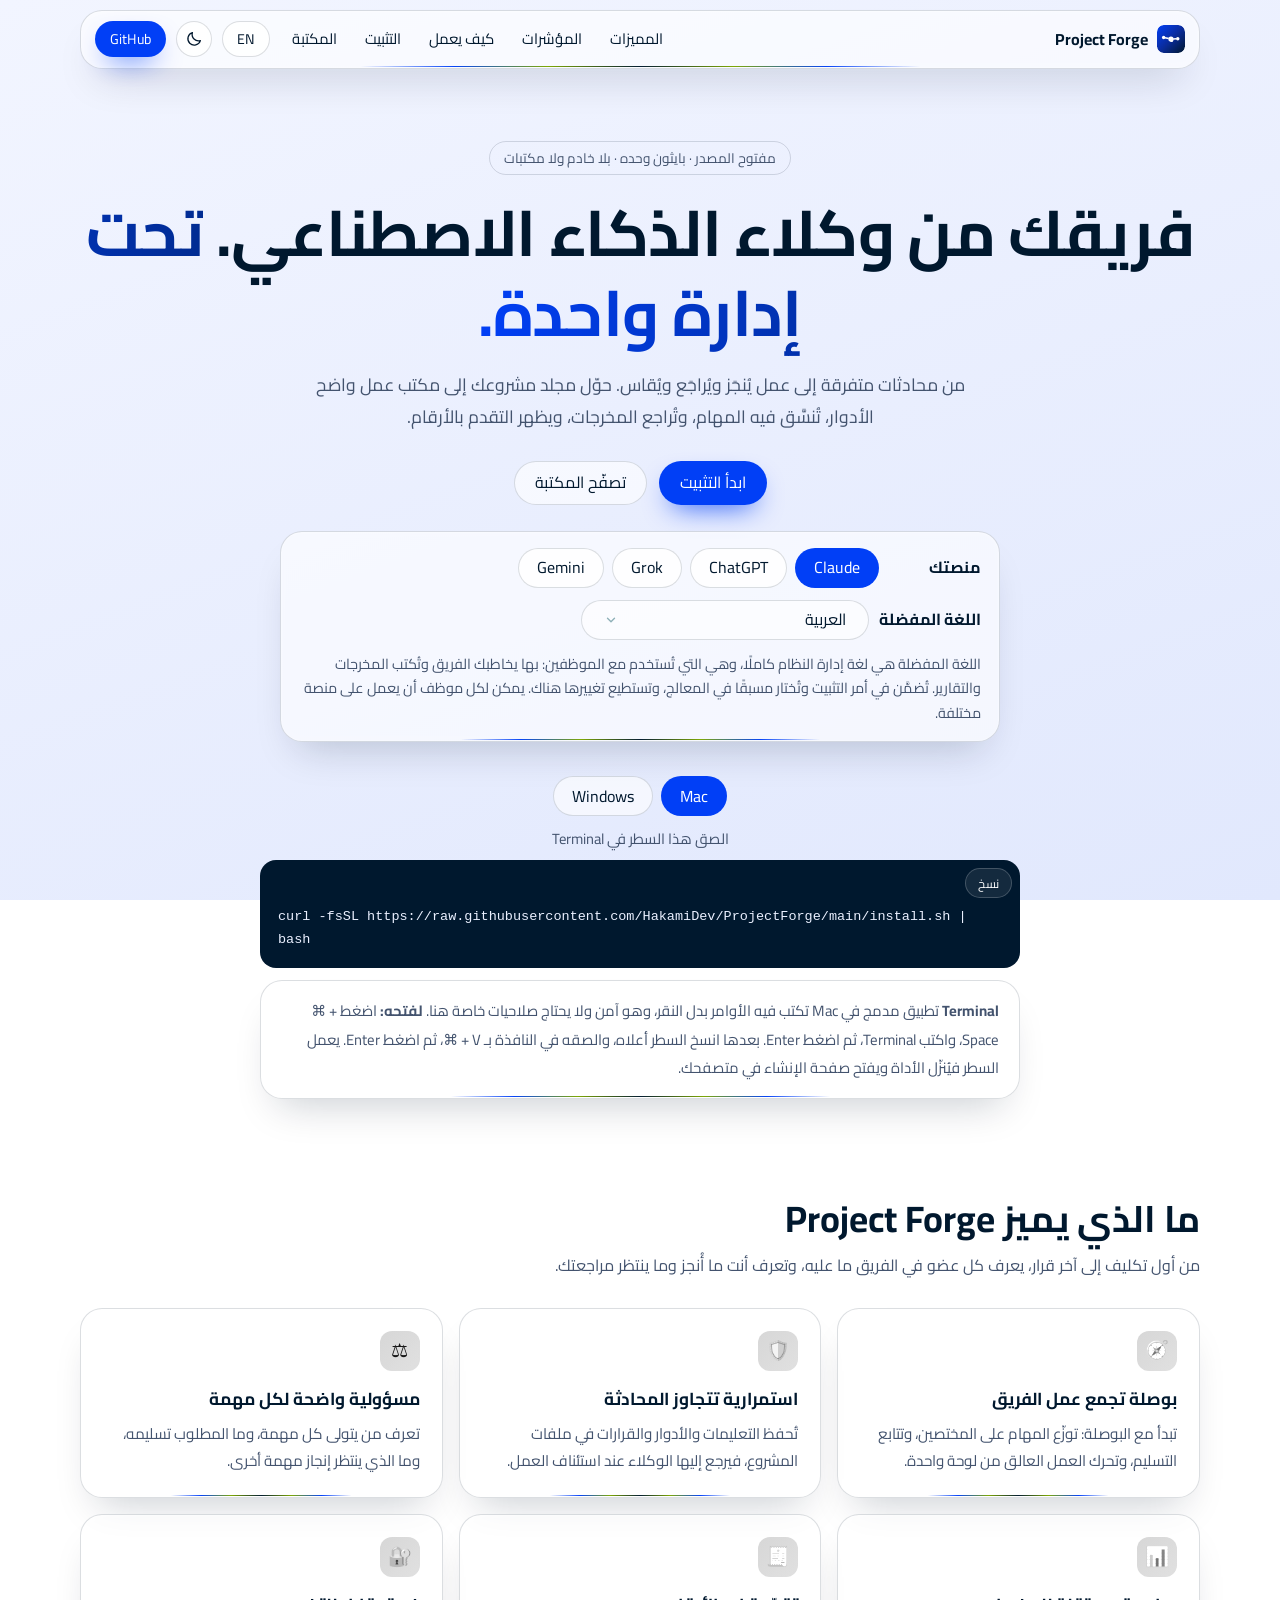
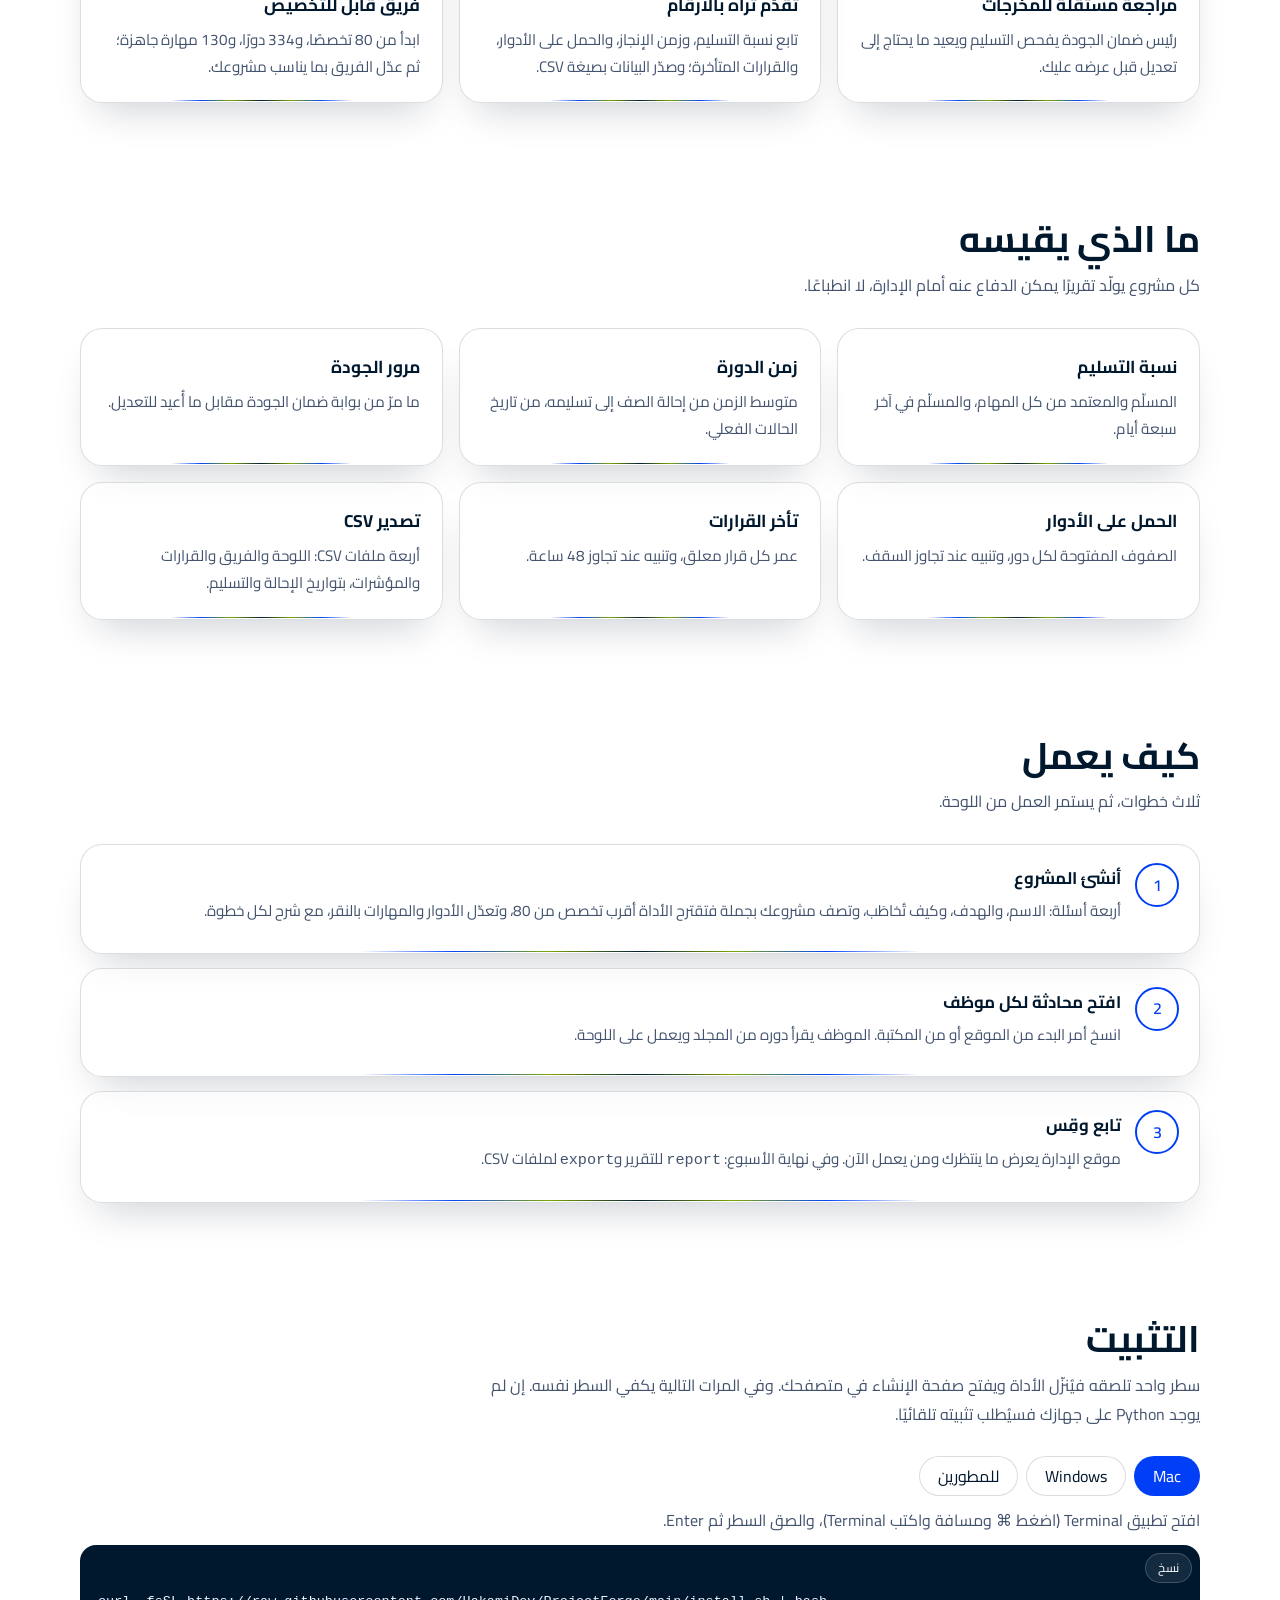
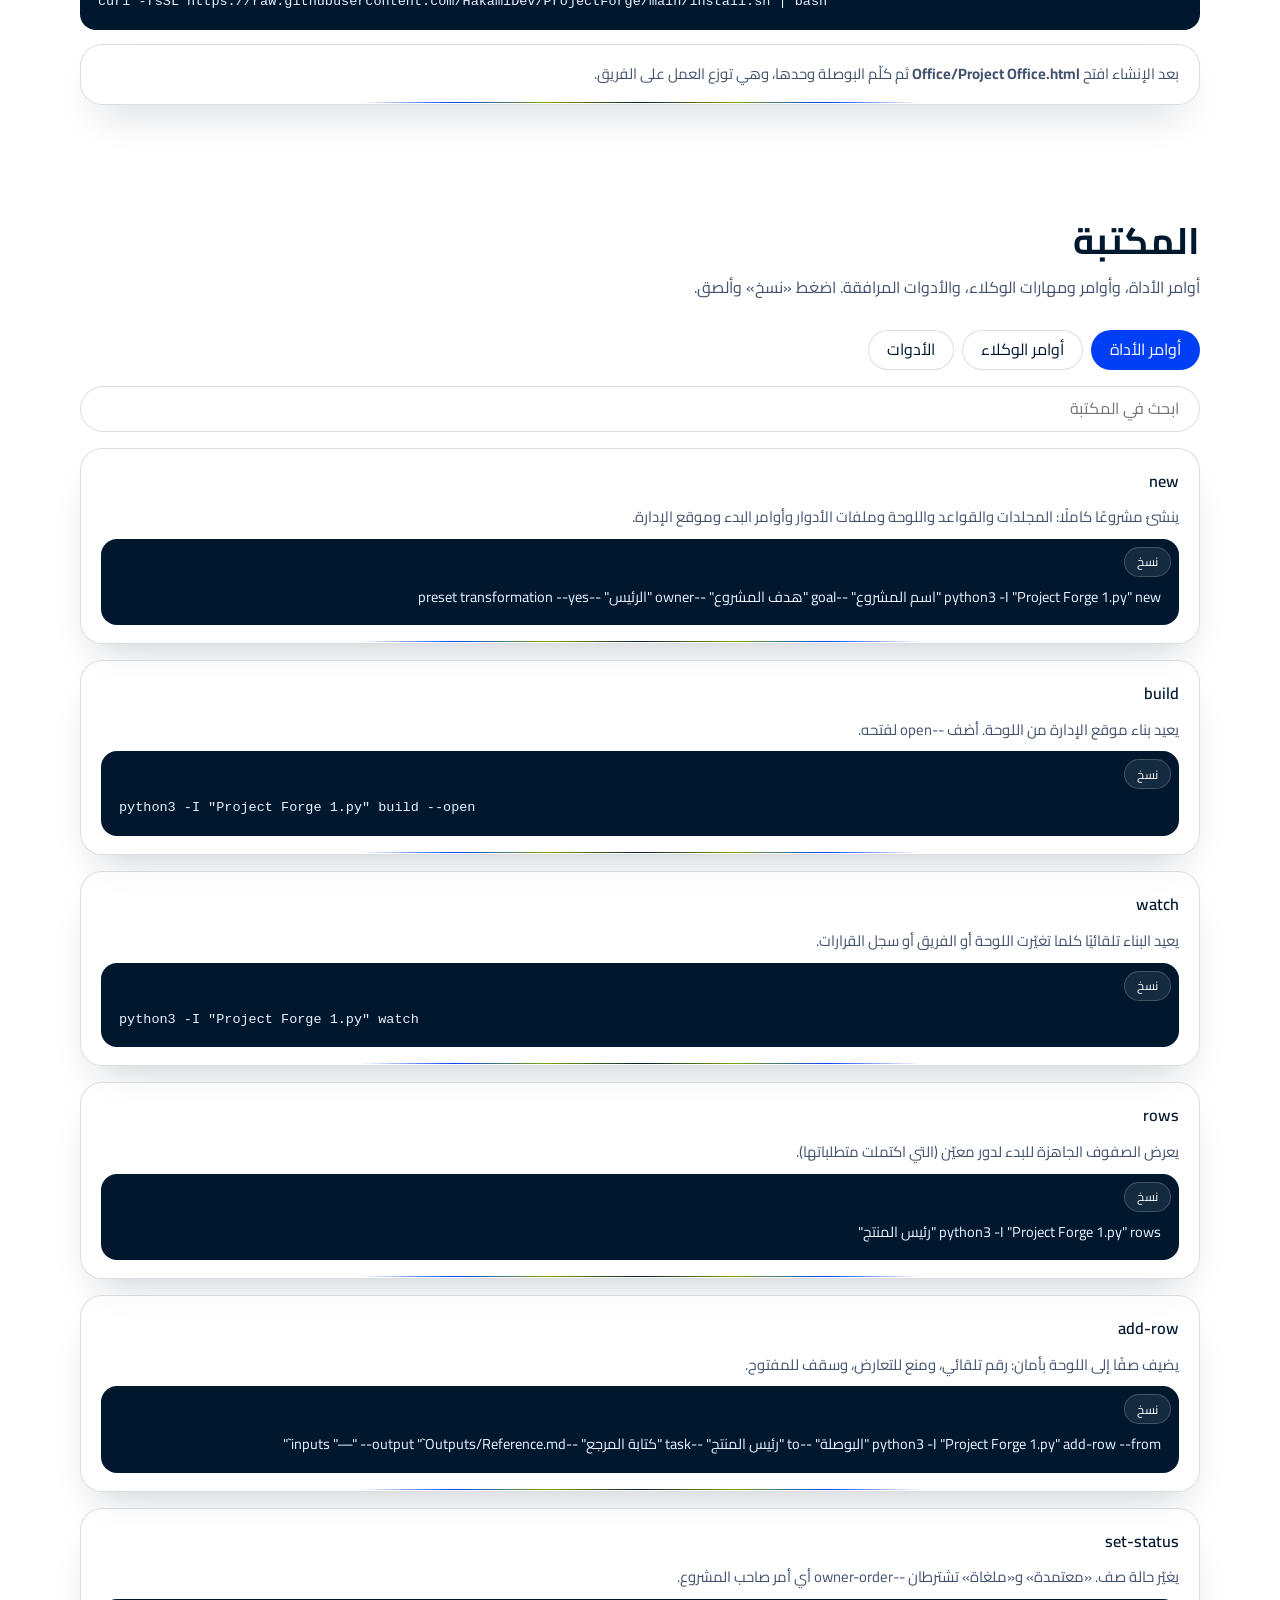
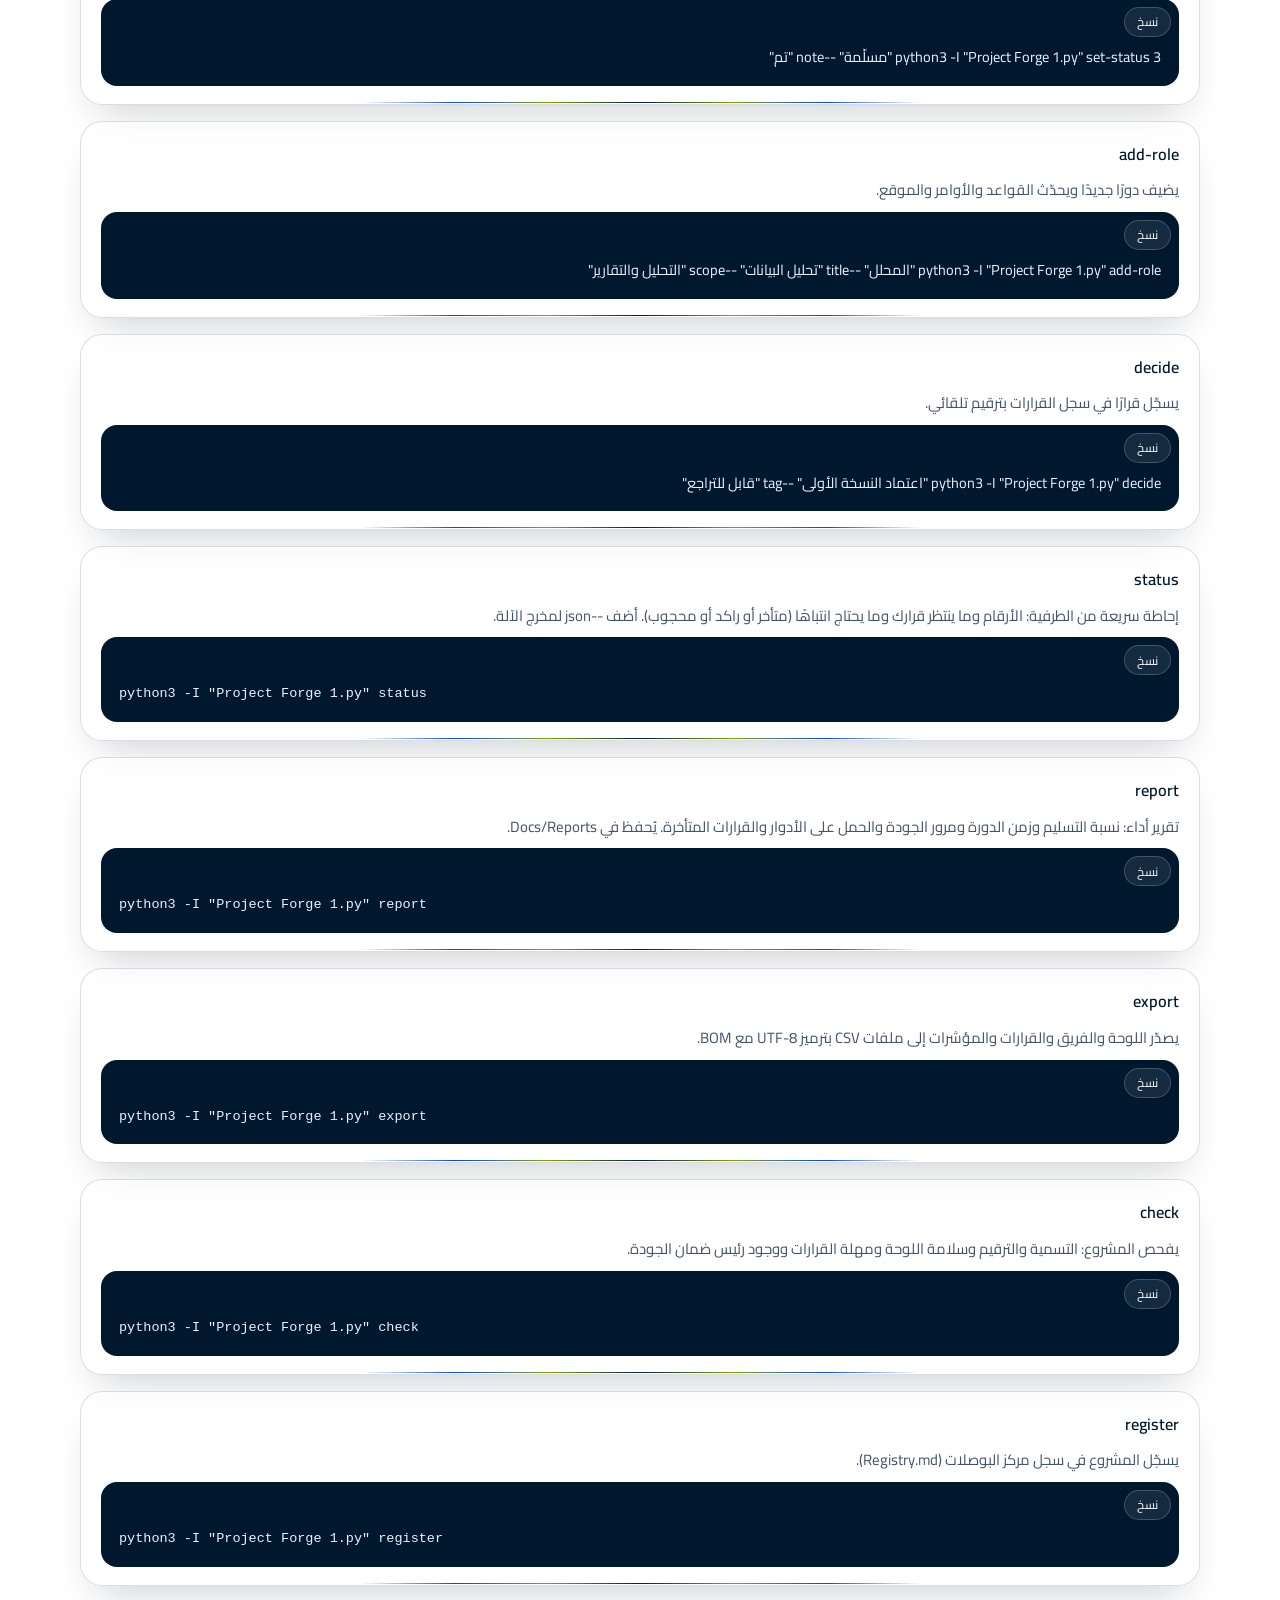
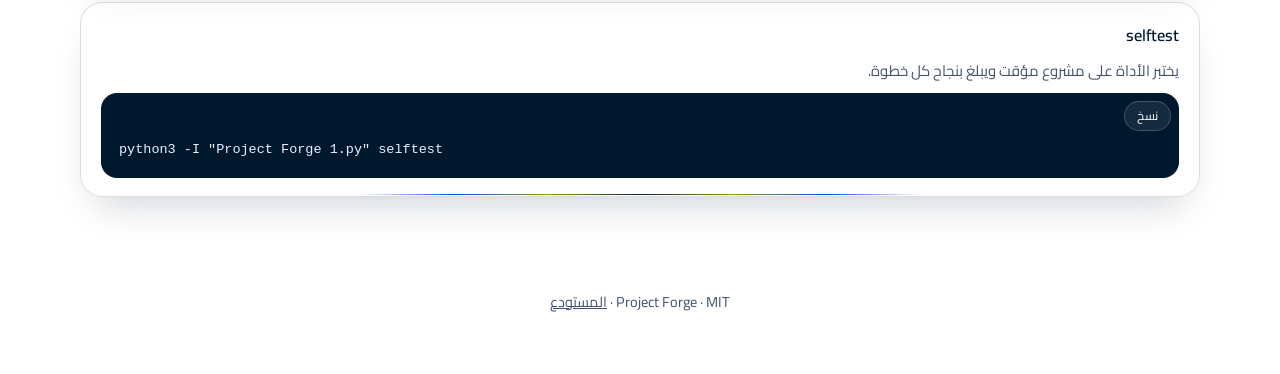
==== commit 25489d1f: "New colour scheme: lime #ACEC00, navy #00182E, blue #013FF6 only; regenerated logo and share images " ====
--- a/site/index.html
+++ b/site/index.html
@@ -14,9 +14,9 @@
 <link rel="apple-touch-icon" href="icon-192.png">
 <link rel="stylesheet" href="https://fonts.googleapis.com/css2?family=Cairo:wght@400;700&display=swap">
 <style>
-:root{--bg:#F4FBFF;--ink:#172E3A;--muted:#467891;--line:rgba(23,46,58,.14);--card:rgba(255,255,255,.62);--accent:#2FA5E0;--accent-ink:#fff;--glow:#7FD4FF;--code:#0F2530;--code-ink:#DCF3FF;--ok:#0F7A96;--shd:rgba(47,122,160,.22);--bg2:#EAF4FF;color-scheme:light;--font:"Forge Sans",system-ui,-apple-system,"Segoe UI",Tahoma,sans-serif}
-@media (prefers-color-scheme:dark){:root:not([data-theme="light"]){--bg:#15191E;--bg2:#0E171C;--ink:#EEF7FB;--muted:#81ADC3;--line:rgba(255,255,255,.13);--card:rgba(238,247,251,.045);--accent:#4DC4FF;--glow:#8FDAFF;--code:#0A0D12;--code-ink:#DCF3FF;--ok:#9FD0FF;--shd:rgba(0,0,0,.5);color-scheme:dark}}
-:root[data-theme="dark"]{--bg:#15191E;--bg2:#0E171C;--ink:#EEF7FB;--muted:#81ADC3;--line:rgba(255,255,255,.13);--card:rgba(238,247,251,.045);--accent:#4DC4FF;--glow:#8FDAFF;--code:#0A0D12;--code-ink:#DCF3FF;--ok:#9FD0FF;--shd:rgba(0,0,0,.5);color-scheme:dark}
+:root{--bg:#F4F7FF;--ink:#17293A;--muted:#465991;--line:rgba(23,41,58,.14);--card:rgba(255,255,255,.62);--accent:#2F5BE0;--accent-ink:#fff;--glow:#7F9FFF;--code:#0F2030;--code-ink:#DCE5FF;--ok:#0F3196;--shd:rgba(47,75,160,.22);--bg2:#EAEFFF;color-scheme:light;--font:"Forge Sans",system-ui,-apple-system,"Segoe UI",Tahoma,sans-serif}
+@media (prefers-color-scheme:dark){:root:not([data-theme="light"]){--bg:#15191E;--bg2:#0E151C;--ink:#EEF1FB;--muted:#8192C3;--line:rgba(255,255,255,.13);--card:rgba(238,241,251,.045);--accent:#4D79FF;--glow:#8FABFF;--code:#0A0D12;--code-ink:#DCE5FF;--ok:#9FB7FF;--shd:rgba(0,0,0,.5);color-scheme:dark}}
+:root[data-theme="dark"]{--bg:#15191E;--bg2:#0E151C;--ink:#EEF1FB;--muted:#8192C3;--line:rgba(255,255,255,.13);--card:rgba(238,241,251,.045);--accent:#4D79FF;--glow:#8FABFF;--code:#0A0D12;--code-ink:#DCE5FF;--ok:#9FB7FF;--shd:rgba(0,0,0,.5);color-scheme:dark}
 *{box-sizing:border-box}
 html{scroll-behavior:smooth;scroll-padding-top:84px}
 body{margin:0;background:linear-gradient(160deg,var(--bg),var(--bg2)) fixed;color:var(--ink);font-family:var(--font);line-height:1.8;font-size:16px;padding-inline:max(16px,env(safe-area-inset-right))}
@@ -45,7 +45,7 @@
 .hero{padding:72px 0 40px;text-align:center}
 .eyebrow{display:inline-block;padding:4px 14px;border-radius:999px;border:1px solid var(--line);color:var(--muted);font-size:.85rem;margin-bottom:18px}
 h1{font-size:clamp(2.2rem,6vw,4rem);line-height:1.25;margin:0 0 16px;font-weight:700;letter-spacing:-.01em}
-h1 em{font-style:normal;background:linear-gradient(90deg,#4FA8D8,#1B7FAF,#001B27);-webkit-background-clip:text;background-clip:text;color:transparent}
+h1 em{font-style:normal;background:linear-gradient(90deg,#4F71D8,#1B40AF,#001427);-webkit-background-clip:text;background-clip:text;color:transparent}
 .lead{max-width:680px;margin:0 auto 28px;color:var(--muted);font-size:1.1rem}
 .cta{display:flex;gap:12px;justify-content:center;flex-wrap:wrap}
 .quick{max-width:760px;margin:34px auto 0;text-align:start}
@@ -53,7 +53,7 @@
 .code.ar{direction:rtl;text-align:right;font-family:var(--font);font-size:14.5px}.cw{position:relative}.cw .code{padding-top:46px}
 .copy{position:absolute;top:8px;right:8px;min-height:30px;padding:0 12px;border-radius:999px;border:1px solid rgba(255,255,255,.2);background:rgba(255,255,255,.08);color:#fff;font-size:12px;cursor:pointer}
 .copy:hover{background:rgba(255,255,255,.18)}
-.copy.ok{background:var(--ok);color:#001018;border-color:transparent}
+.copy.ok{background:var(--ok);color:#000C18;border-color:transparent}
 section{padding:56px 0}
 h2{font-size:clamp(1.6rem,3.4vw,2.3rem);margin:0 0 8px;font-weight:700;line-height:1.3}
 .sub{color:var(--muted);margin:0 0 28px;max-width:720px}
@@ -63,7 +63,7 @@
 .card{padding:22px}
 .card h3{margin:0 0 6px;font-size:1.08rem;font-weight:700}
 .card p{margin:0;color:var(--muted);font-size:.95rem}
-.ico{width:40px;height:40px;border-radius:12px;display:grid;place-items:center;margin-bottom:12px;background:linear-gradient(135deg,color-mix(in srgb,var(--accent) 22%,transparent),color-mix(in srgb,#34B5F5 22%,transparent));font-size:1.2rem}
+.ico{width:40px;height:40px;border-radius:12px;display:grid;place-items:center;margin-bottom:12px;background:linear-gradient(135deg,color-mix(in srgb,var(--accent) 22%,transparent),color-mix(in srgb,#3464F5 22%,transparent));font-size:1.2rem}
 .steps{counter-reset:s;display:grid;gap:14px}
 .step{display:grid;grid-template-columns:44px 1fr;gap:14px;padding:18px 20px;align-items:start}
 .step:before{counter-increment:s;content:counter(s);width:40px;height:40px;border-radius:50%;display:grid;place-items:center;border:2px solid var(--accent);color:var(--accent);font-weight:600}
@@ -94,7 +94,7 @@
 .aurora{position:fixed;inset:0;z-index:-1;overflow:hidden;pointer-events:none}
 .aurora i{position:absolute;border-radius:50%;filter:blur(70px);opacity:.42;will-change:transform;animation:drift 26s ease-in-out infinite alternate}
 .aurora i:nth-child(1){width:48vw;height:48vw;left:-10vw;top:-14vw;background:var(--accent)}
-.aurora i:nth-child(2){width:40vw;height:40vw;right:-8vw;top:8vh;background:#4FA8D8;opacity:.22;animation-duration:32s;animation-delay:-8s}
+.aurora i:nth-child(2){width:40vw;height:40vw;right:-8vw;top:8vh;background:#4F71D8;opacity:.22;animation-duration:32s;animation-delay:-8s}
 .aurora i:nth-child(3){width:46vw;height:46vw;left:28vw;bottom:-22vw;background:var(--glow);opacity:.28;animation-duration:38s;animation-delay:-16s}
 @keyframes drift{from{transform:translate3d(0,0,0) scale(1)}to{transform:translate3d(6vw,5vh,0) scale(1.12)}}
 .gl{transition:transform .35s cubic-bezier(.2,.8,.2,1),box-shadow .35s,border-color .35s}
@@ -108,7 +108,7 @@
 h1 em{background-size:200% 100%;animation:shimmer-ltr 7s linear infinite}
 @keyframes shimmer-ltr{from{background-position:0% 0}to{background-position:-200% 0}}
 /* اتجاه اللون المتحرك يتبع اتجاه اللغة: يبدأ من اليسار في اللغات اليسارية ومن اليمين في اليمينية */
-html[dir="rtl"] h1 em{background-image:linear-gradient(270deg,#4FA8D8,#1B7FAF,#001B27);animation-name:shimmer-rtl}
+html[dir="rtl"] h1 em{background-image:linear-gradient(270deg,#4F71D8,#1B40AF,#001427);animation-name:shimmer-rtl}
 @keyframes shimmer-rtl{from{background-position:0% 0}to{background-position:200% 0}}
 .btn.p{position:relative;overflow:hidden;background:linear-gradient(135deg,var(--accent),color-mix(in srgb,var(--accent) 60%,var(--glow)))}
 .btn.p:after{content:"";position:absolute;inset:0;background:linear-gradient(110deg,transparent 30%,rgba(255,255,255,.35) 50%,transparent 70%);transform:translateX(-120%);transition:transform .7s}
@@ -145,9 +145,9 @@
 html .btn,html .tab{-webkit-backdrop-filter:blur(2.5px);backdrop-filter:blur(2.5px)}
 html .btn.p{box-shadow:0 12px 28px -12px var(--accent)}
 html .brand i{border-radius:10px}
-html:root{--bg:#C5ECFF;--bg2:#A9DDF5;--ink:#001B27;--muted:#2D5568;--line:rgba(0,27,39,.15);--card:rgba(255,255,255,.5);--accent:#ED1212;--accent-ink:#fff;--glow:#ED1212;--ok:#0B7F96;--shd:rgba(0,27,39,.28);--code:#00111A;--code-ink:#E8F7FF}
-html:root[data-theme="dark"]{--bg:#001B27;--bg2:#00111A;--ink:#E8F7FF;--muted:#8FB4C6;--line:rgba(197,236,255,.14);--card:rgba(197,236,255,.06);--accent:#ED1212;--accent-ink:#fff;--glow:#7A1010;--ok:#C5ECFF;--shd:rgba(0,0,0,.5);--code:#00111A;--code-ink:#E8F7FF}
-@media (prefers-color-scheme:dark){html:root:not([data-theme="light"]){--bg:#001B27;--bg2:#00111A;--ink:#E8F7FF;--muted:#8FB4C6;--line:rgba(197,236,255,.14);--card:rgba(197,236,255,.06);--accent:#ED1212;--accent-ink:#fff;--glow:#7A1010;--ok:#C5ECFF;--shd:rgba(0,0,0,.5);--code:#00111A;--code-ink:#E8F7FF}}
+html:root{--bg:#F2F5FF;--bg2:#E1E8FD;--ink:#00182E;--muted:#43536E;--line:rgba(0,24,46,.14);--card:rgba(255,255,255,.6);--accent:#013FF6;--accent-ink:#fff;--glow:#013FF6;--ok:#3F6B00;--shd:rgba(0,24,46,.22);--code:#00182E;--code-ink:#EAF0FF}
+html:root[data-theme="dark"]{--bg:#00182E;--bg2:#000F1E;--ink:#EAF0FF;--muted:#8FA0BF;--line:rgba(234,240,255,.12);--card:rgba(255,255,255,.05);--accent:#ACEC00;--accent-ink:#00182E;--glow:#013FF6;--ok:#ACEC00;--shd:rgba(0,0,0,.5);--code:#000F1E;--code-ink:#EAF0FF}
+@media (prefers-color-scheme:dark){html:root:not([data-theme="light"]){--bg:#00182E;--bg2:#000F1E;--ink:#EAF0FF;--muted:#8FA0BF;--line:rgba(234,240,255,.12);--card:rgba(255,255,255,.05);--accent:#ACEC00;--accent-ink:#00182E;--glow:#013FF6;--ok:#ACEC00;--shd:rgba(0,0,0,.5);--code:#000F1E;--code-ink:#EAF0FF}}
 html:not([data-theme="dark"]) .aurora i{opacity:.22}
 html select{-webkit-appearance:none;appearance:none;padding-inline:22px 46px!important;background-image:url("data:image/svg+xml,%3Csvg%20xmlns=%27http://www.w3.org/2000/svg%27%20viewBox=%270%200%2024%2024%27%20fill=%27none%27%20stroke=%27%238FB0B8%27%20stroke-width=%272.4%27%20stroke-linecap=%27round%27%20stroke-linejoin=%27round%27%3E%3Cpath%20d=%27M6%209l6%206%206-6%27/%3E%3C/svg%3E")!important;background-repeat:no-repeat!important;background-position:right 22px center!important;background-size:14px!important;line-height:1.4}
 html[dir="rtl"] select{background-position:left 22px center!important}
@@ -155,20 +155,20 @@
 @keyframes edgeRun{from{background-position:-100% calc(100% - 1px),0 0}to{background-position:200% calc(100% - 1px),0 0}}
 html .gl{background:linear-gradient(90deg,transparent,var(--e1),var(--e2),var(--e3),var(--e4),var(--e5),transparent) -100% calc(100% - 1px)/50% 1px no-repeat,var(--card);animation:edgeRun 8s linear infinite}
 @media (prefers-reduced-motion:reduce){.gl{animation:none}}
-@media (prefers-color-scheme:dark){html:not([data-theme="light"]) .copy{background:linear-gradient(135deg,rgba(197,236,255,.18),rgba(79,168,216,.07))!important;border-color:rgba(197,236,255,.28)!important}}
-html[data-theme="dark"] .copy{background:linear-gradient(135deg,rgba(197,236,255,.18),rgba(79,168,216,.07))!important;border-color:rgba(197,236,255,.28)!important}
-@media (prefers-color-scheme:dark){html:not([data-theme="light"]):not(.z):not(.y){--card:rgba(197,236,255,.06)}}
-html[data-theme="dark"]:not(.z):not(.y){--card:rgba(197,236,255,.06)}
-@media (prefers-color-scheme:dark){html:not([data-theme="light"]) .code{background:#00111A!important;border:1px solid rgba(197,236,255,.18)}}
-html[data-theme="dark"] .code{background:#00111A!important;border:1px solid rgba(197,236,255,.18)}
+@media (prefers-color-scheme:dark){html:not([data-theme="light"]) .copy{background:linear-gradient(135deg,rgba(197,211,255,.18),rgba(79,113,216,.07))!important;border-color:rgba(197,211,255,.28)!important}}
+html[data-theme="dark"] .copy{background:linear-gradient(135deg,rgba(197,211,255,.18),rgba(79,113,216,.07))!important;border-color:rgba(197,211,255,.28)!important}
+@media (prefers-color-scheme:dark){html:not([data-theme="light"]):not(.z):not(.y){--card:rgba(197,211,255,.06)}}
+html[data-theme="dark"]:not(.z):not(.y){--card:rgba(197,211,255,.06)}
+@media (prefers-color-scheme:dark){html:not([data-theme="light"]) .code{background:#000D1A!important;border:1px solid rgba(197,211,255,.18)}}
+html[data-theme="dark"] .code{background:#000D1A!important;border:1px solid rgba(197,211,255,.18)}
 html .gl{animation:none!important;background-position:50% calc(100% - 1px),0 0!important}
-html:root{--e1:#ED1212;--e2:#1B7FAF;--e3:#001B27;--e4:#1B7FAF;--e5:#ED1212}
-html:root[data-theme="dark"]{--e1:#ED1212;--e2:#C5ECFF;--e3:#7FD0F5;--e4:#C5ECFF;--e5:#ED1212}
-@media (prefers-color-scheme:dark){html:root:not([data-theme="light"]){--e1:#ED1212;--e2:#C5ECFF;--e3:#7FD0F5;--e4:#C5ECFF;--e5:#ED1212}}
-html:root[data-theme="light"]{--e1:#ED1212;--e2:#1B7FAF;--e3:#001B27;--e4:#1B7FAF;--e5:#ED1212}
-html:root h1 em,html:root[dir="rtl"] h1 em{background-image:linear-gradient(90deg,var(--e3),var(--e2),var(--e1))!important}
-html:root[data-theme="light"] h1 em,html:root[data-theme="light"][dir="rtl"] h1 em{background-image:linear-gradient(90deg,#001B27,#1B7FAF,#ED1212)!important}
-@media (prefers-color-scheme:light){html:root:not([data-theme="dark"]) h1 em{background-image:linear-gradient(90deg,#001B27,#1B7FAF,#ED1212)!important}}
+html:root{--e1:#013FF6;--e2:#7AA600;--e3:#00182E;--e4:#7AA600;--e5:#013FF6}
+html:root[data-theme="dark"]{--e1:#ACEC00;--e2:#013FF6;--e3:#5B85FF;--e4:#013FF6;--e5:#ACEC00}
+@media (prefers-color-scheme:dark){html:root:not([data-theme="light"]){--e1:#ACEC00;--e2:#013FF6;--e3:#5B85FF;--e4:#013FF6;--e5:#ACEC00}}
+html:root[data-theme="light"]{--e1:#013FF6;--e2:#7AA600;--e3:#00182E;--e4:#7AA600;--e5:#013FF6}
+html:root h1 em,html:root[dir="rtl"] h1 em{background-image:linear-gradient(90deg,#ACEC00,#D8F77F)!important}
+html:root[data-theme="light"] h1 em,html:root[data-theme="light"][dir="rtl"] h1 em{background-image:linear-gradient(90deg,#013FF6,#00182E)!important}
+@media (prefers-color-scheme:light){html:root:not([data-theme="dark"]) h1 em{background-image:linear-gradient(90deg,#013FF6,#00182E)!important}}
 html .ico{filter:grayscale(1) brightness(1.1)}
 </style>
 </head>
@@ -588,7 +588,7 @@
  all.push(st);draw(st);start();
  if(window.ResizeObserver){new ResizeObserver(function(){var w=Math.round(el.getBoundingClientRect().width*dpr);if(w>8&&w!==cv.width){cv.width=cv.height=w;st.s=w;draw(st)}}).observe(el)}
 }
-function tile(x,S){var r=S*60/256,g=x.createLinearGradient(0,0,S,S);g.addColorStop(0,"#4FA8D8");g.addColorStop(.5,"#1B7FAF");g.addColorStop(1,"#0B4A66");
+function tile(x,S){var r=S*60/256,g=x.createLinearGradient(0,0,S,S);g.addColorStop(0,"#013FF6");g.addColorStop(.5,"#0A2C9E");g.addColorStop(1,"#00182E");
  x.fillStyle=g;x.beginPath();x.moveTo(r,0);x.arcTo(S,0,S,S,r);x.arcTo(S,S,0,S,r);x.arcTo(0,S,0,0,r);x.arcTo(0,0,S,0,r);x.closePath();x.fill()}
 /* المقاسات من logo.svg حرفيًا (وحدة 256): النواة نصف قطرها 24، والعقد 15، والساق سمكها 14؛ المراكز (128,128) و(128,56) و(66,164) و(190,164). الألوان ثابتة كما هي: أبيض صافٍ على البلاطة المتدرّجة. */
 function draw(a){
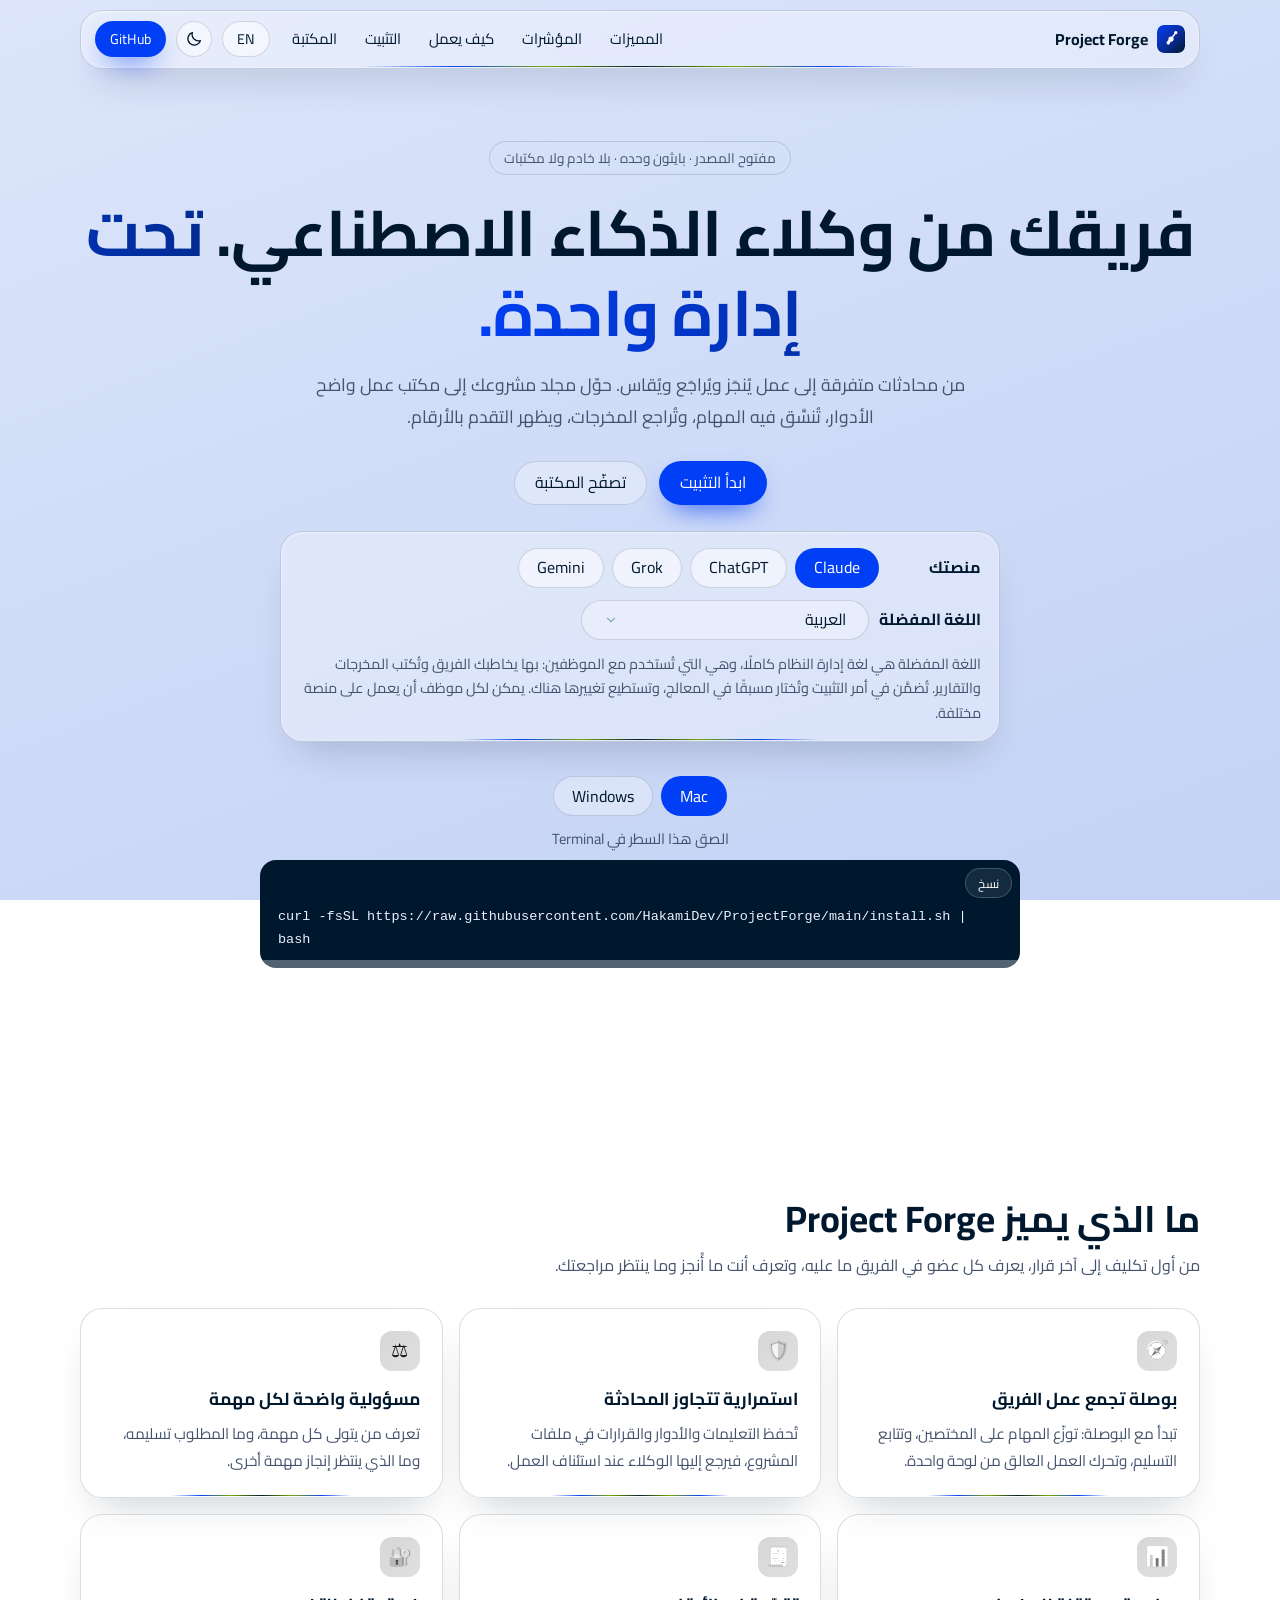
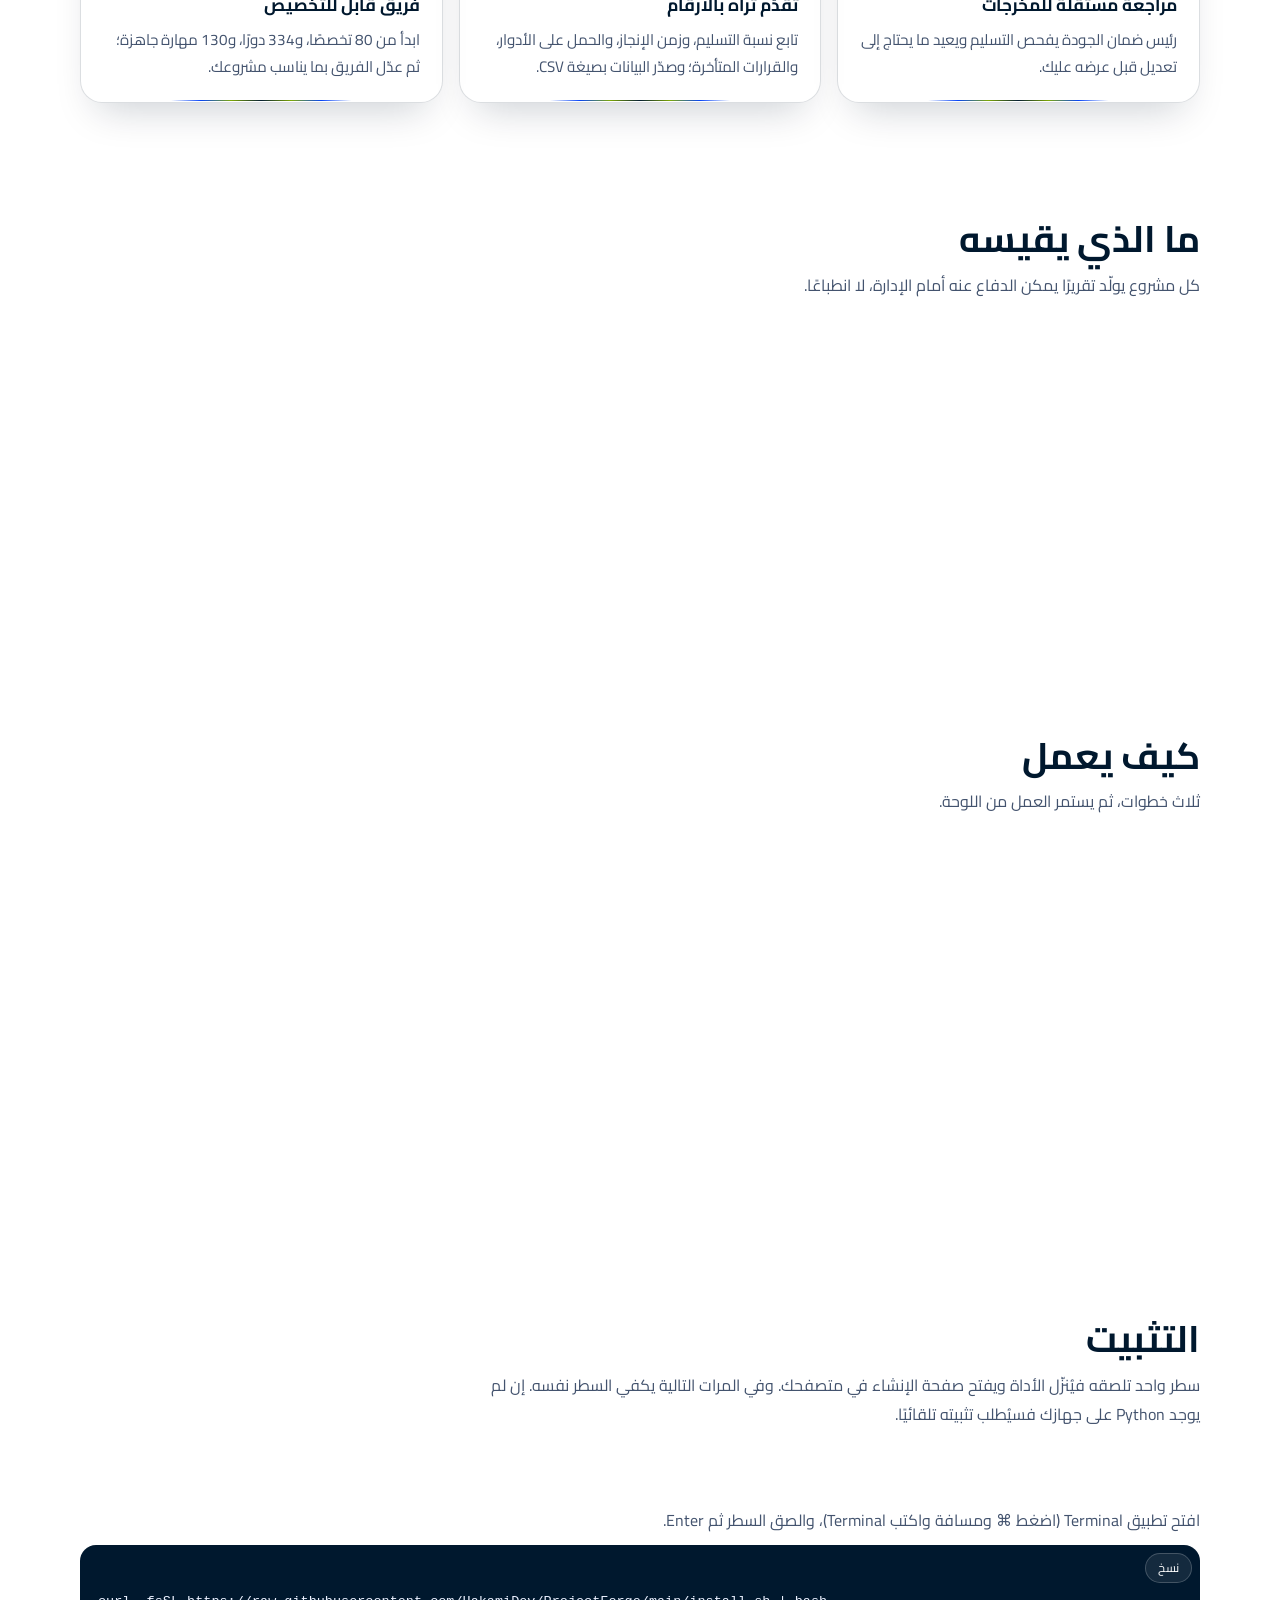
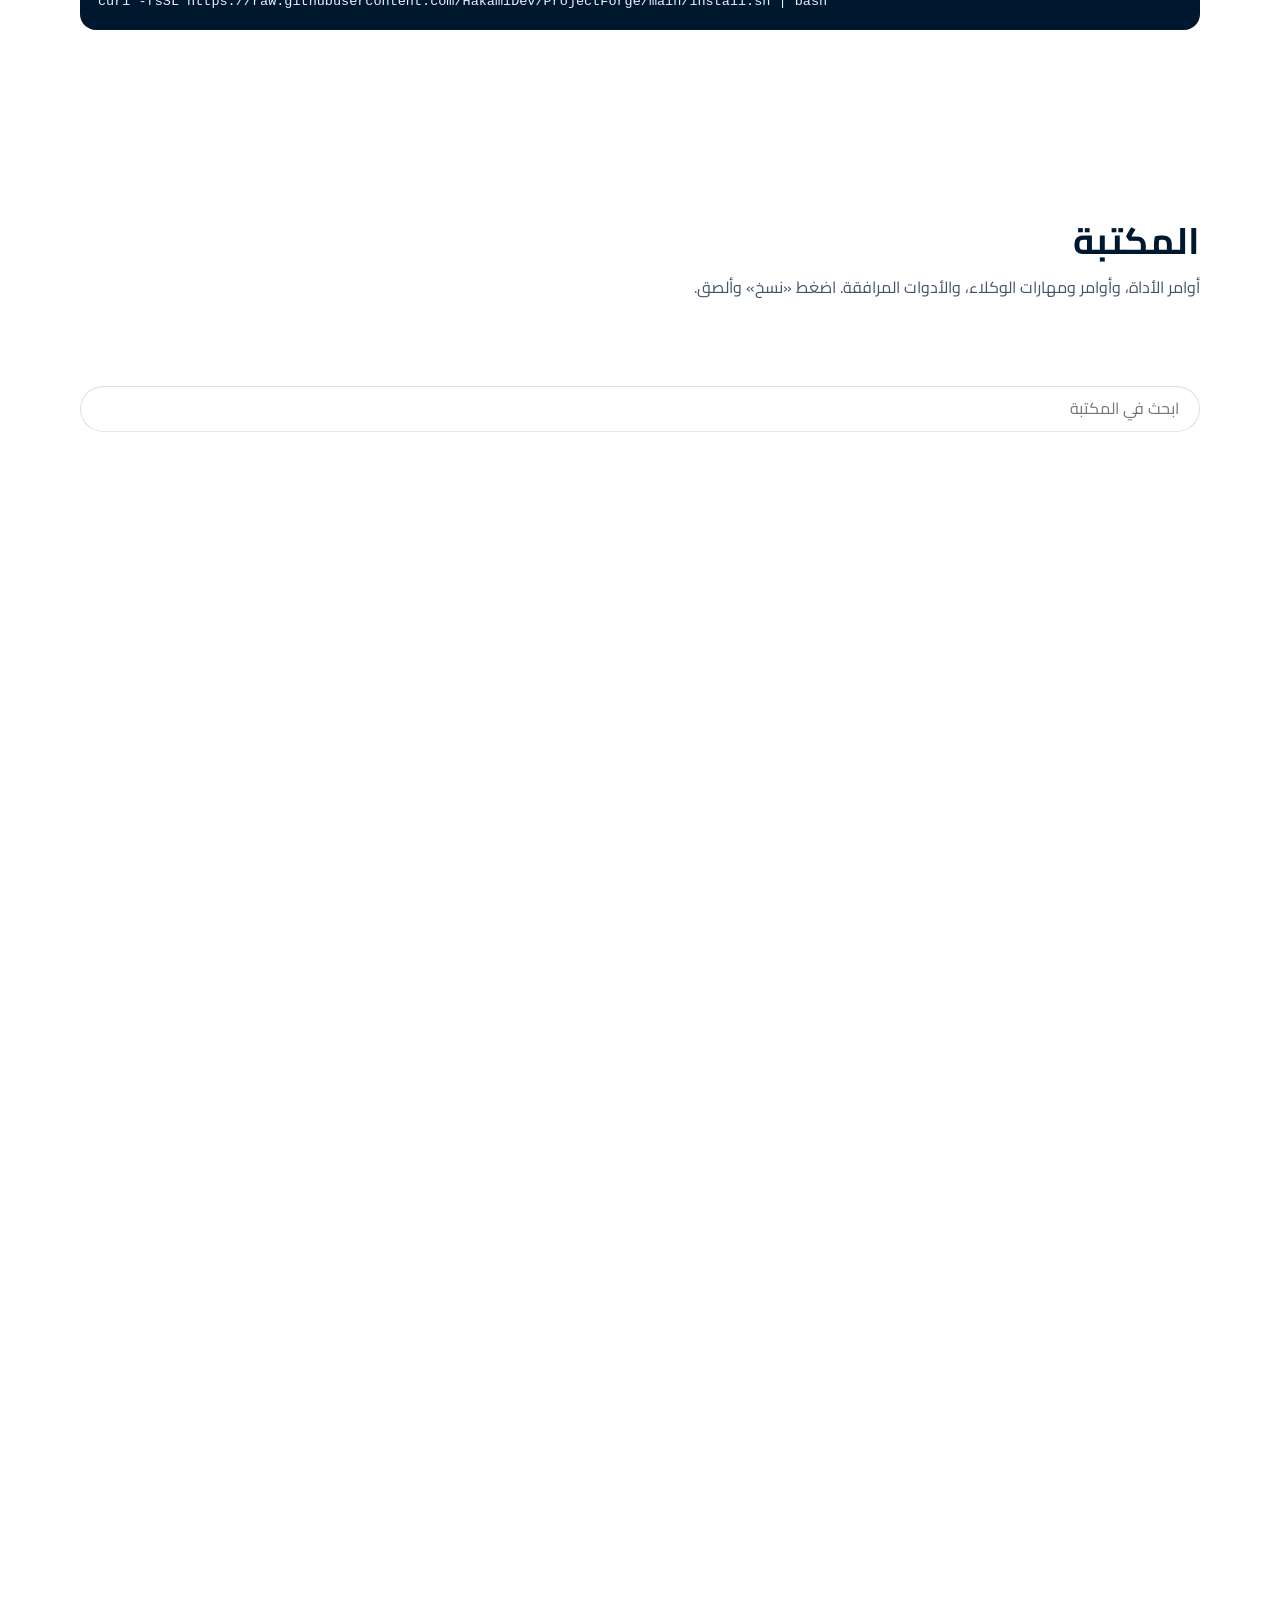
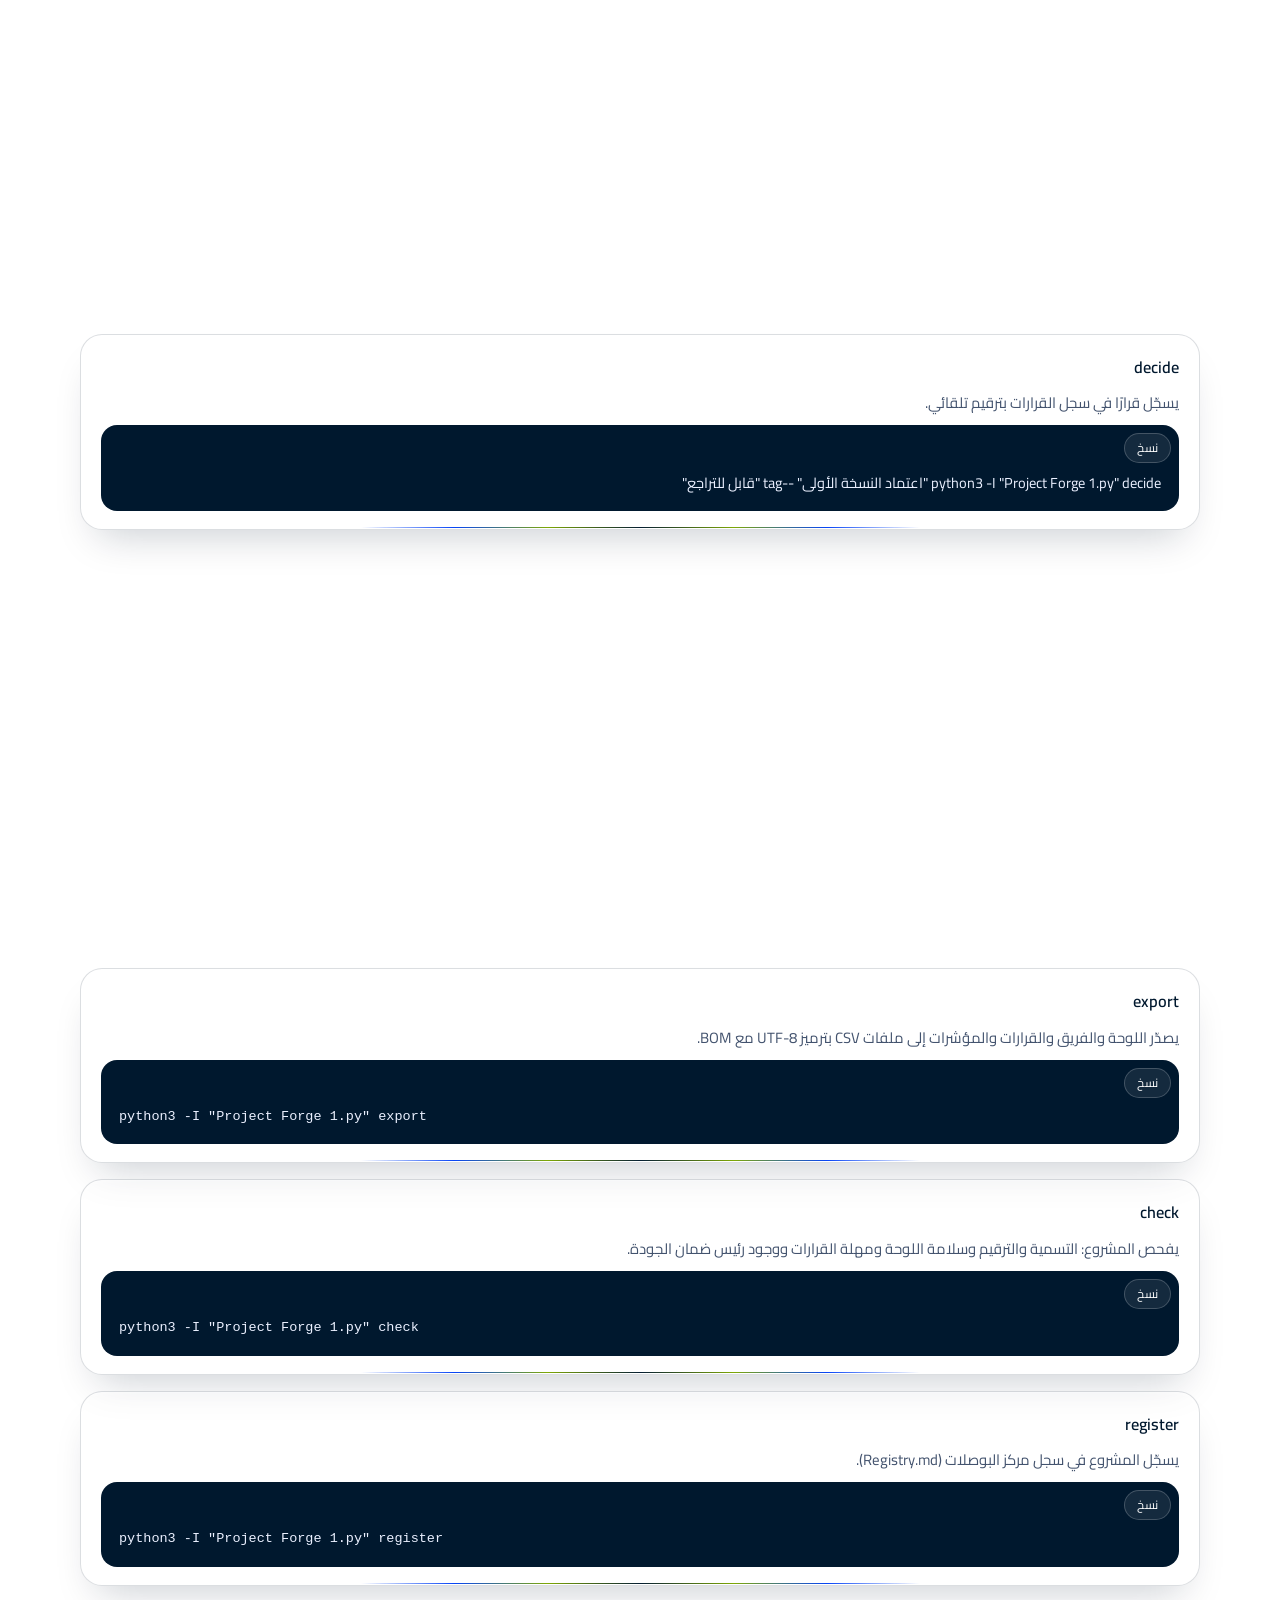
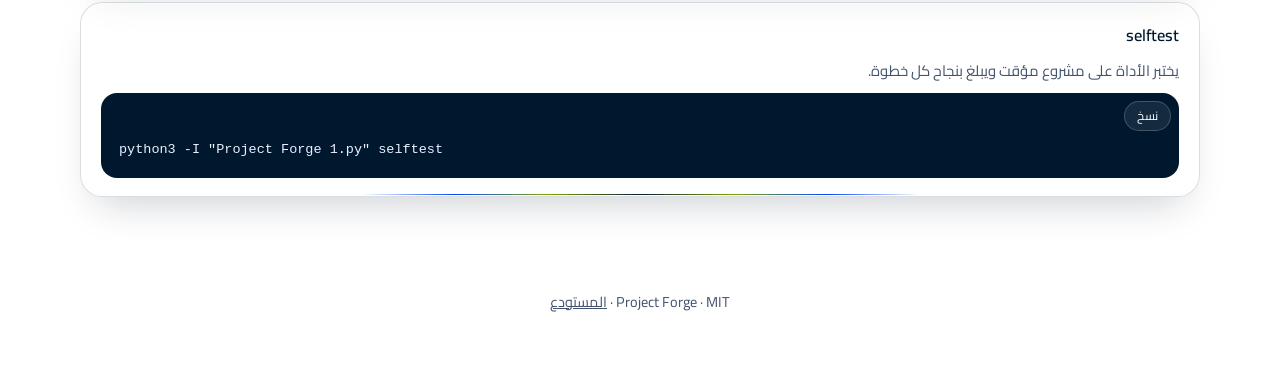
==== commit 0034be4e: "Lime palette: calm pale-blue light background, navy-to-blue dark gradient, tinted glass KPI cards in" ====
--- a/site/index.html
+++ b/site/index.html
@@ -145,9 +145,9 @@
 html .btn,html .tab{-webkit-backdrop-filter:blur(2.5px);backdrop-filter:blur(2.5px)}
 html .btn.p{box-shadow:0 12px 28px -12px var(--accent)}
 html .brand i{border-radius:10px}
-html:root{--bg:#F2F5FF;--bg2:#E1E8FD;--ink:#00182E;--muted:#43536E;--line:rgba(0,24,46,.14);--card:rgba(255,255,255,.6);--accent:#013FF6;--accent-ink:#fff;--glow:#013FF6;--ok:#3F6B00;--shd:rgba(0,24,46,.22);--code:#00182E;--code-ink:#EAF0FF}
-html:root[data-theme="dark"]{--bg:#00182E;--bg2:#000F1E;--ink:#EAF0FF;--muted:#8FA0BF;--line:rgba(234,240,255,.12);--card:rgba(255,255,255,.05);--accent:#ACEC00;--accent-ink:#00182E;--glow:#013FF6;--ok:#ACEC00;--shd:rgba(0,0,0,.5);--code:#000F1E;--code-ink:#EAF0FF}
-@media (prefers-color-scheme:dark){html:root:not([data-theme="light"]){--bg:#00182E;--bg2:#000F1E;--ink:#EAF0FF;--muted:#8FA0BF;--line:rgba(234,240,255,.12);--card:rgba(255,255,255,.05);--accent:#ACEC00;--accent-ink:#00182E;--glow:#013FF6;--ok:#ACEC00;--shd:rgba(0,0,0,.5);--code:#000F1E;--code-ink:#EAF0FF}}
+html:root{--bg:#DCE5FA;--bg2:#C3D2F5;--ink:#00182E;--muted:#43536E;--line:rgba(0,24,46,.14);--card:rgba(255,255,255,.32);--accent:#013FF6;--accent-ink:#fff;--glow:#013FF6;--ok:#3F6B00;--shd:rgba(0,24,46,.22);--code:#00182E;--code-ink:#EAF0FF}
+html:root[data-theme="dark"]{--bg:#00182E;--bg2:#04245A;--ink:#EAF0FF;--muted:#8FA0BF;--line:rgba(234,240,255,.12);--card:rgba(255,255,255,.05);--accent:#ACEC00;--accent-ink:#00182E;--glow:#013FF6;--ok:#ACEC00;--shd:rgba(0,0,0,.5);--code:#000F1E;--code-ink:#EAF0FF}
+@media (prefers-color-scheme:dark){html:root:not([data-theme="light"]){--bg:#00182E;--bg2:#04245A;--ink:#EAF0FF;--muted:#8FA0BF;--line:rgba(234,240,255,.12);--card:rgba(255,255,255,.05);--accent:#ACEC00;--accent-ink:#00182E;--glow:#013FF6;--ok:#ACEC00;--shd:rgba(0,0,0,.5);--code:#000F1E;--code-ink:#EAF0FF}}
 html:not([data-theme="dark"]) .aurora i{opacity:.22}
 html select{-webkit-appearance:none;appearance:none;padding-inline:22px 46px!important;background-image:url("data:image/svg+xml,%3Csvg%20xmlns=%27http://www.w3.org/2000/svg%27%20viewBox=%270%200%2024%2024%27%20fill=%27none%27%20stroke=%27%238FB0B8%27%20stroke-width=%272.4%27%20stroke-linecap=%27round%27%20stroke-linejoin=%27round%27%3E%3Cpath%20d=%27M6%209l6%206%206-6%27/%3E%3C/svg%3E")!important;background-repeat:no-repeat!important;background-position:right 22px center!important;background-size:14px!important;line-height:1.4}
 html[dir="rtl"] select{background-position:left 22px center!important}
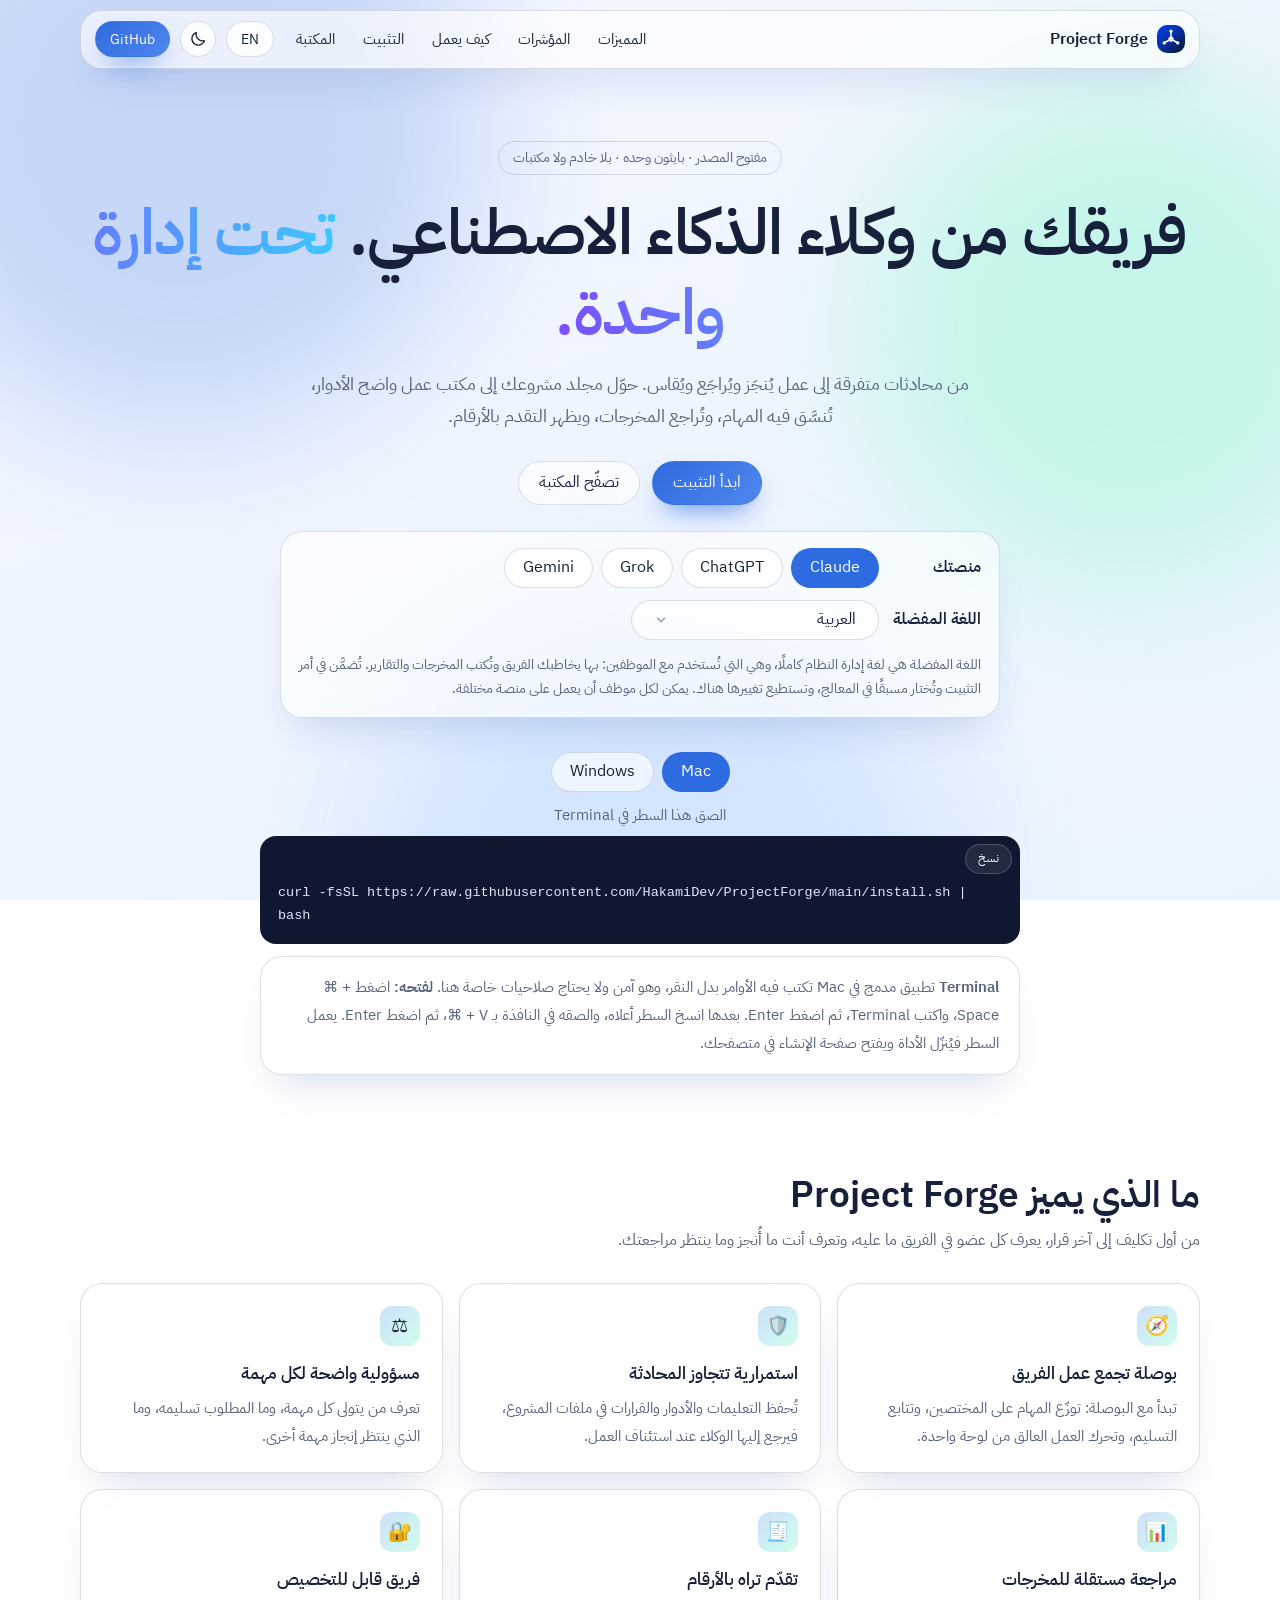
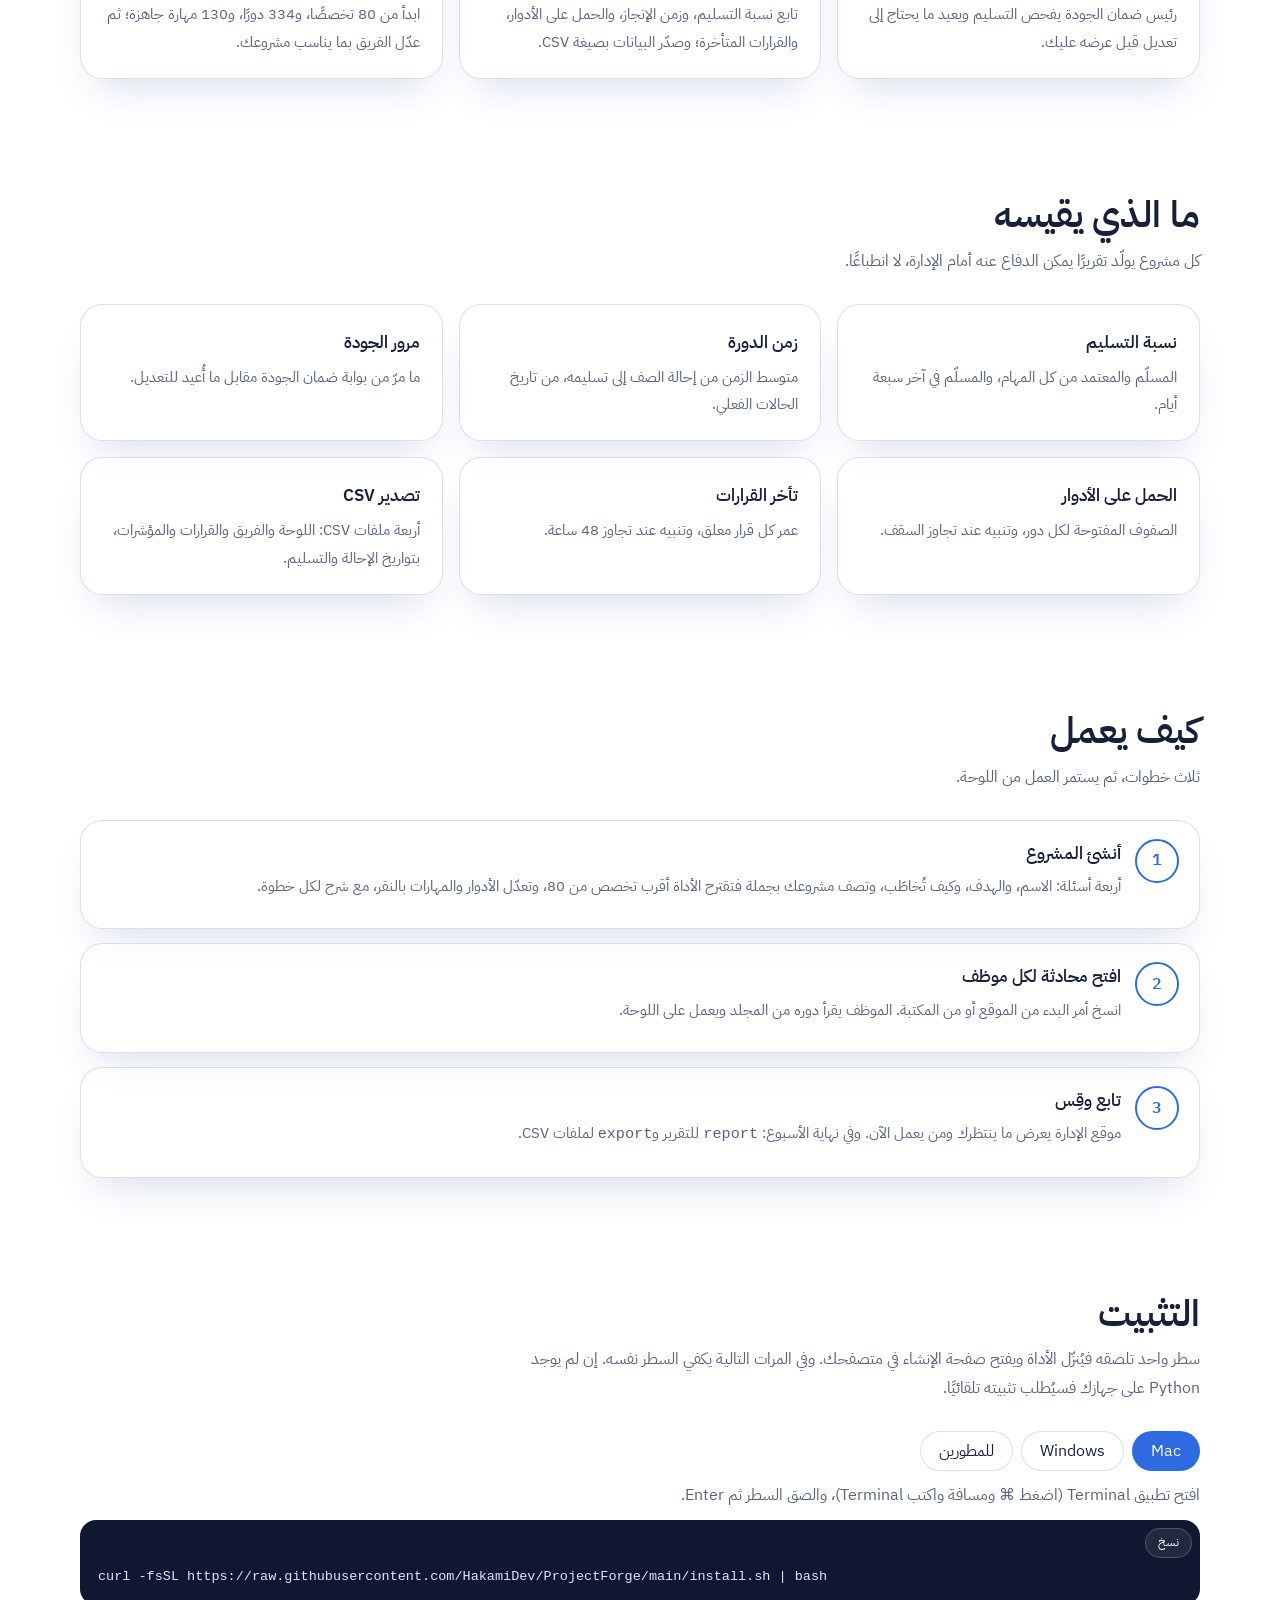
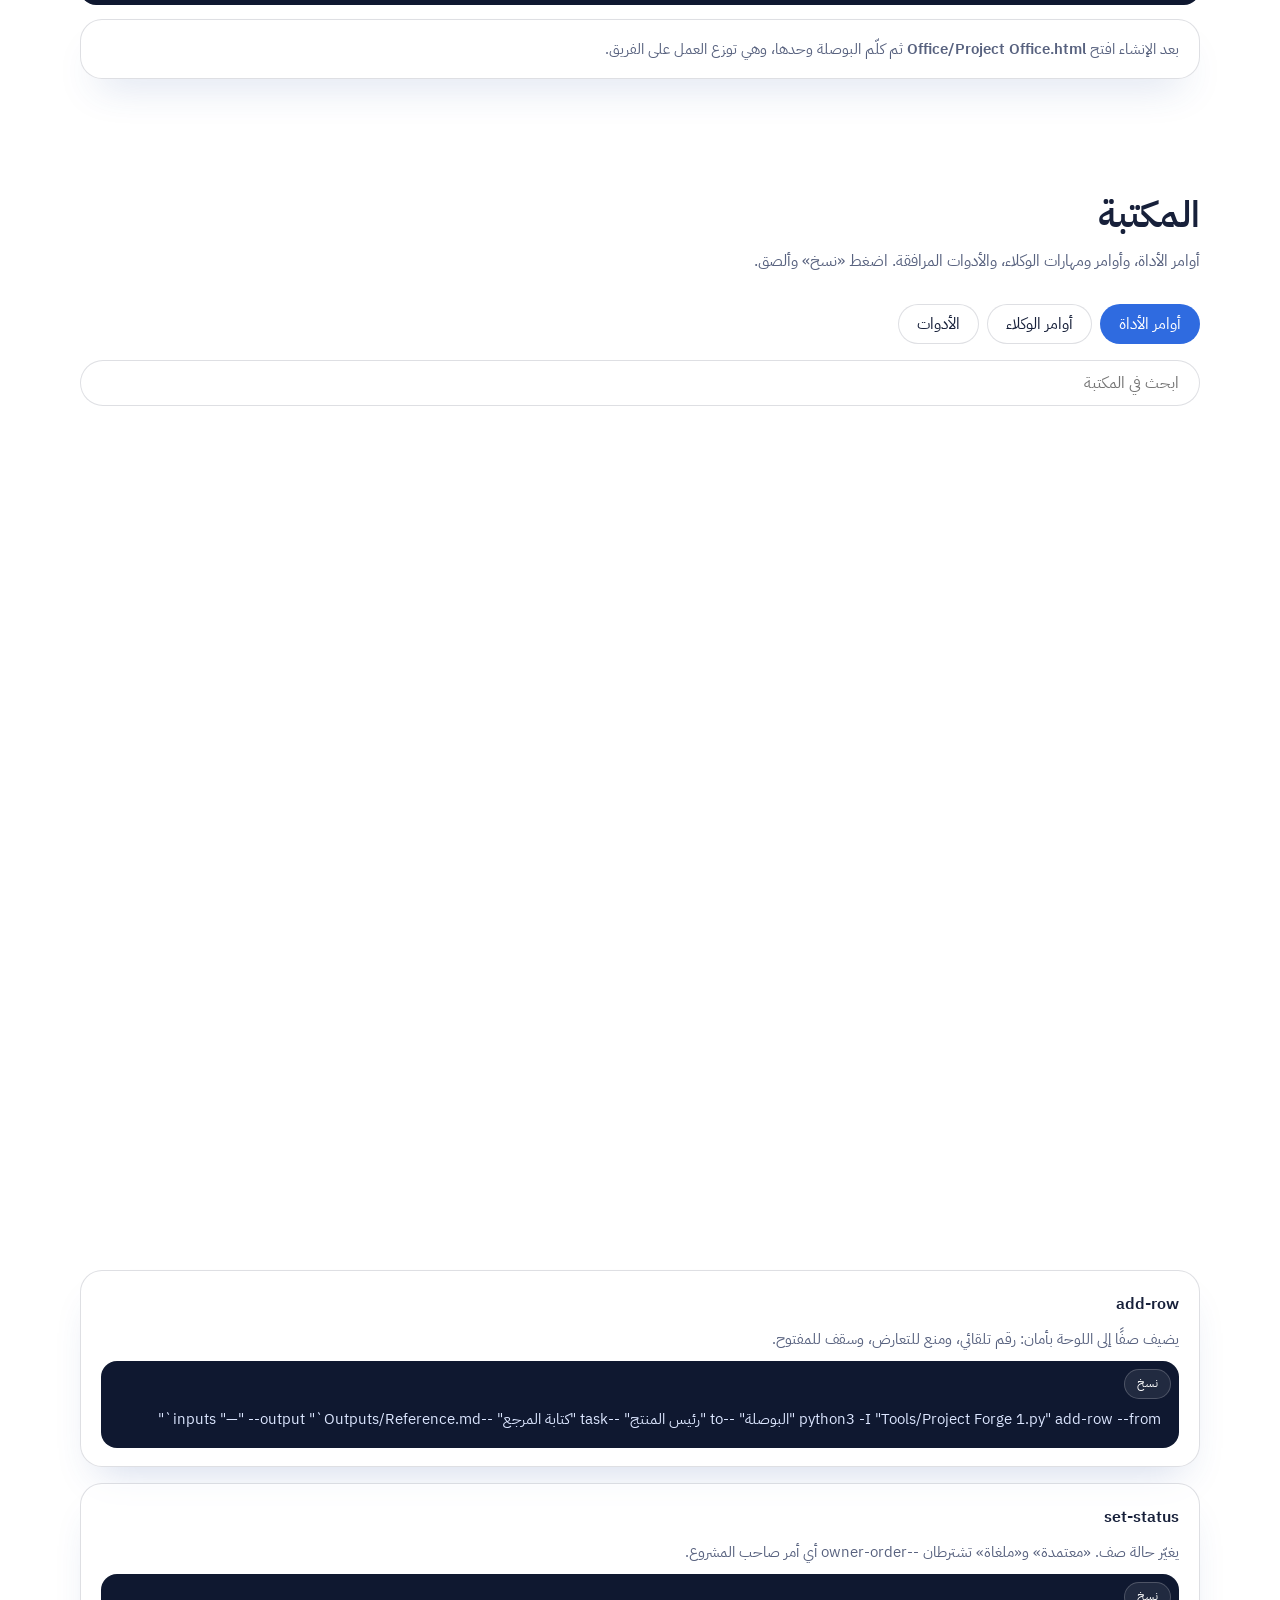
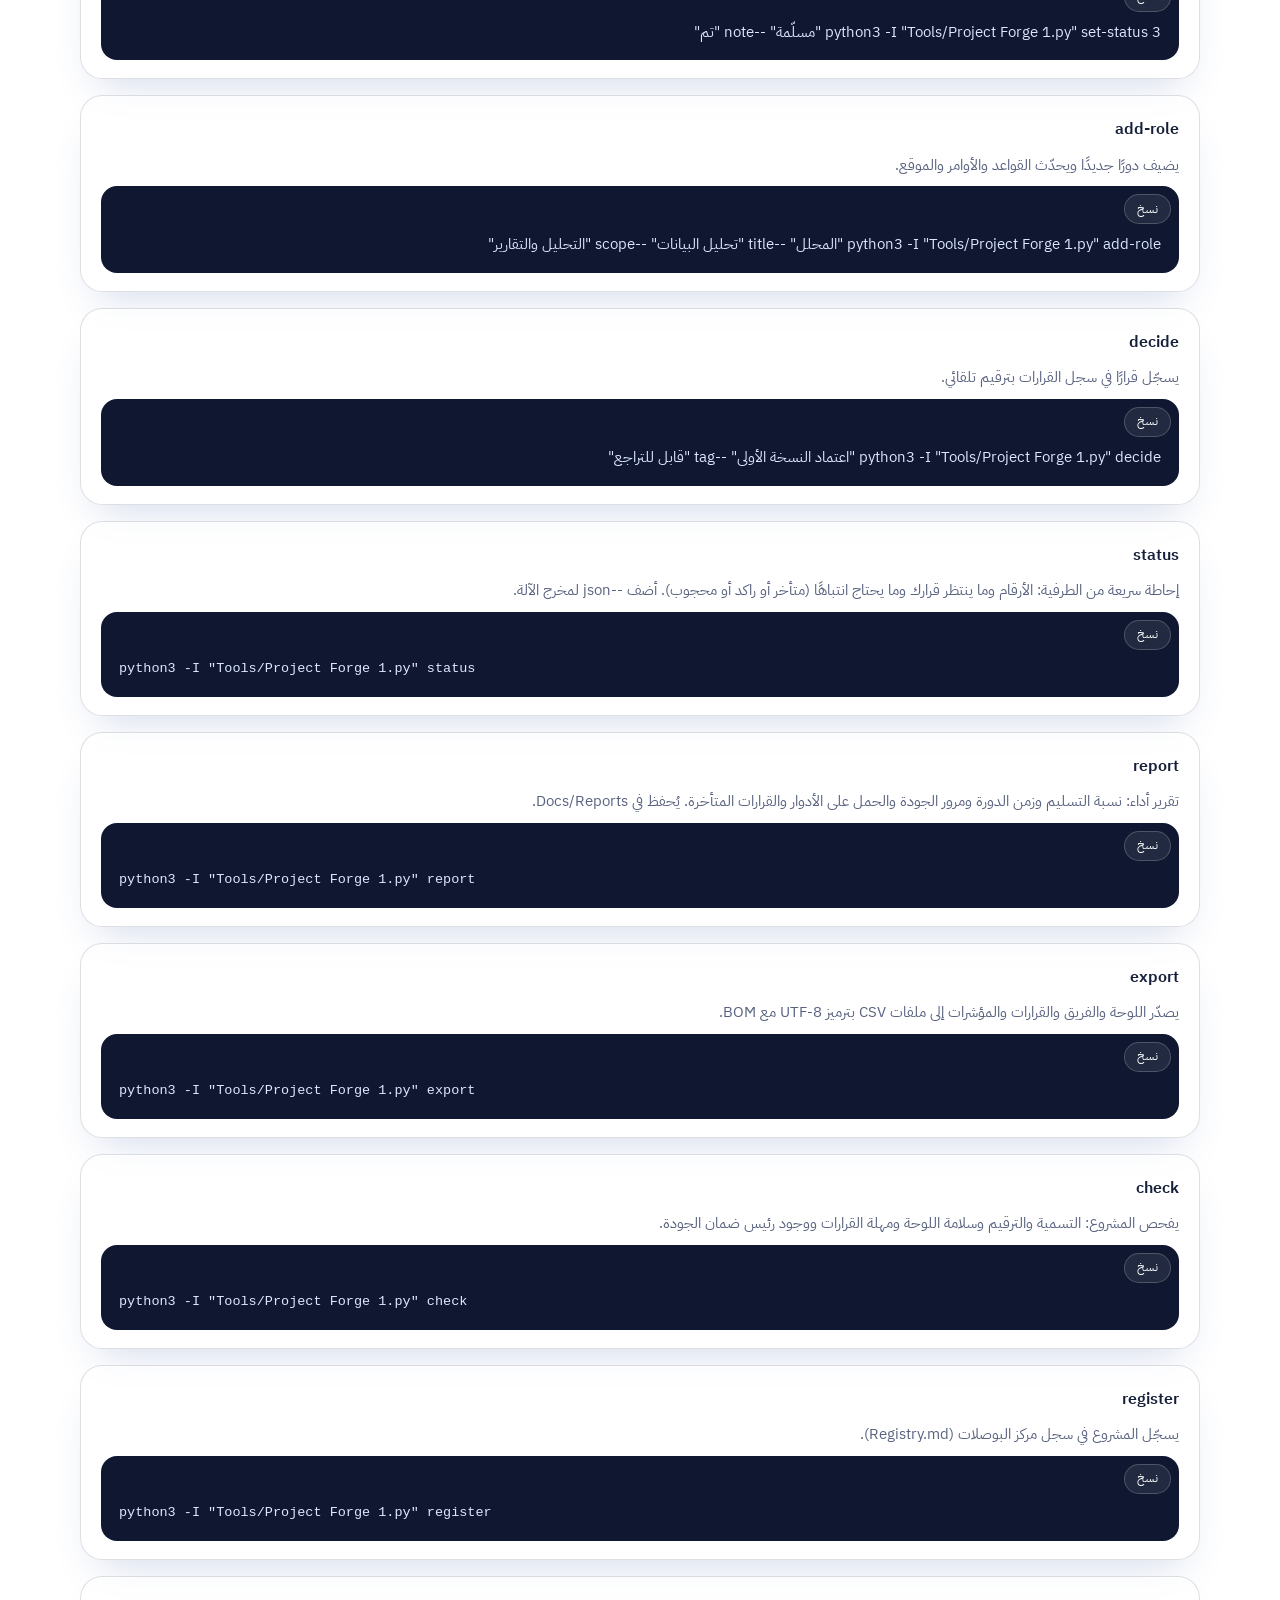
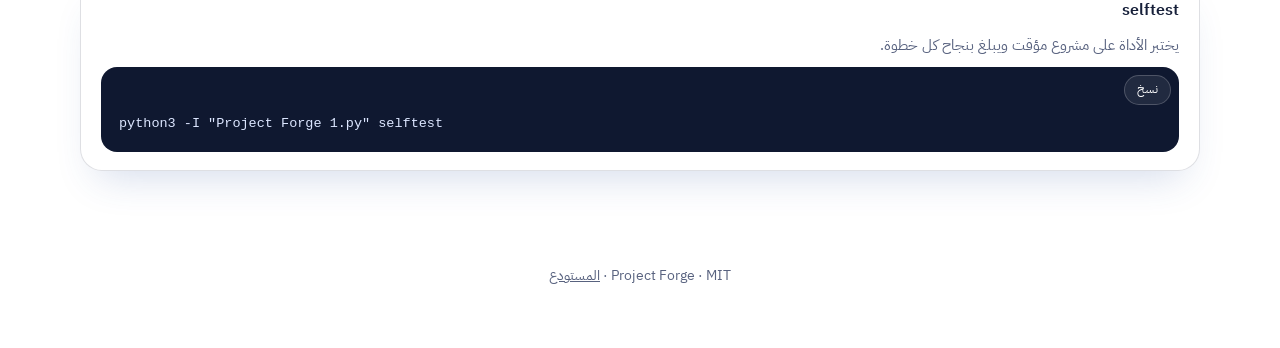
==== commit 4c26c4dd: "Local eight-language localization work (uncommitted tree as of 31 Oct)" ====
--- a/site/index.html
+++ b/site/index.html
@@ -14,9 +14,9 @@
 <link rel="apple-touch-icon" href="icon-192.png">
 <link rel="stylesheet" href="https://fonts.googleapis.com/css2?family=Cairo:wght@400;700&display=swap">
 <style>
-:root{--bg:#F4F7FF;--ink:#17293A;--muted:#465991;--line:rgba(23,41,58,.14);--card:rgba(255,255,255,.62);--accent:#2F5BE0;--accent-ink:#fff;--glow:#7F9FFF;--code:#0F2030;--code-ink:#DCE5FF;--ok:#0F3196;--shd:rgba(47,75,160,.22);--bg2:#EAEFFF;color-scheme:light;--font:"Forge Sans",system-ui,-apple-system,"Segoe UI",Tahoma,sans-serif}
-@media (prefers-color-scheme:dark){:root:not([data-theme="light"]){--bg:#15191E;--bg2:#0E151C;--ink:#EEF1FB;--muted:#8192C3;--line:rgba(255,255,255,.13);--card:rgba(238,241,251,.045);--accent:#4D79FF;--glow:#8FABFF;--code:#0A0D12;--code-ink:#DCE5FF;--ok:#9FB7FF;--shd:rgba(0,0,0,.5);color-scheme:dark}}
-:root[data-theme="dark"]{--bg:#15191E;--bg2:#0E151C;--ink:#EEF1FB;--muted:#8192C3;--line:rgba(255,255,255,.13);--card:rgba(238,241,251,.045);--accent:#4D79FF;--glow:#8FABFF;--code:#0A0D12;--code-ink:#DCE5FF;--ok:#9FB7FF;--shd:rgba(0,0,0,.5);color-scheme:dark}
+:root{--bg:#F4F7FF;--ink:#17203A;--muted:#58627F;--line:rgba(23,32,58,.14);--card:rgba(255,255,255,.62);--accent:#2F6BE0;--accent-ink:#fff;--glow:#7FB0FF;--code:#0F1830;--code-ink:#DCE6FF;--ok:#0F7A96;--shd:rgba(47,80,160,.22);--bg2:#EAF4FF;color-scheme:light;--font:"Forge Sans",system-ui,-apple-system,"Segoe UI",Tahoma,sans-serif}
+@media (prefers-color-scheme:dark){:root:not([data-theme="light"]){--bg:#15191E;--bg2:#10131A;--ink:#EEF2FB;--muted:#8E9AB6;--line:rgba(255,255,255,.13);--card:rgba(238,242,251,.045);--accent:#7B4DFF;--glow:#8FB4FF;--code:#0A0D12;--code-ink:#DCE6FF;--ok:#9FD0FF;--shd:rgba(0,0,0,.5);color-scheme:dark}}
+:root[data-theme="dark"]{--bg:#15191E;--bg2:#10131A;--ink:#EEF2FB;--muted:#8E9AB6;--line:rgba(255,255,255,.13);--card:rgba(238,242,251,.045);--accent:#7B4DFF;--glow:#8FB4FF;--code:#0A0D12;--code-ink:#DCE6FF;--ok:#9FD0FF;--shd:rgba(0,0,0,.5);color-scheme:dark}
 *{box-sizing:border-box}
 html{scroll-behavior:smooth;scroll-padding-top:84px}
 body{margin:0;background:linear-gradient(160deg,var(--bg),var(--bg2)) fixed;color:var(--ink);font-family:var(--font);line-height:1.8;font-size:16px;padding-inline:max(16px,env(safe-area-inset-right))}
@@ -45,7 +45,7 @@
 .hero{padding:72px 0 40px;text-align:center}
 .eyebrow{display:inline-block;padding:4px 14px;border-radius:999px;border:1px solid var(--line);color:var(--muted);font-size:.85rem;margin-bottom:18px}
 h1{font-size:clamp(2.2rem,6vw,4rem);line-height:1.25;margin:0 0 16px;font-weight:700;letter-spacing:-.01em}
-h1 em{font-style:normal;background:linear-gradient(90deg,#4F71D8,#1B40AF,#001427);-webkit-background-clip:text;background-clip:text;color:transparent}
+h1 em{font-style:normal;background:linear-gradient(90deg,#34F5A0,#3EC7FF,#7B4DFF);-webkit-background-clip:text;background-clip:text;color:transparent}
 .lead{max-width:680px;margin:0 auto 28px;color:var(--muted);font-size:1.1rem}
 .cta{display:flex;gap:12px;justify-content:center;flex-wrap:wrap}
 .quick{max-width:760px;margin:34px auto 0;text-align:start}
@@ -53,7 +53,7 @@
 .code.ar{direction:rtl;text-align:right;font-family:var(--font);font-size:14.5px}.cw{position:relative}.cw .code{padding-top:46px}
 .copy{position:absolute;top:8px;right:8px;min-height:30px;padding:0 12px;border-radius:999px;border:1px solid rgba(255,255,255,.2);background:rgba(255,255,255,.08);color:#fff;font-size:12px;cursor:pointer}
 .copy:hover{background:rgba(255,255,255,.18)}
-.copy.ok{background:var(--ok);color:#000C18;border-color:transparent}
+.copy.ok{background:var(--ok);color:#001018;border-color:transparent}
 section{padding:56px 0}
 h2{font-size:clamp(1.6rem,3.4vw,2.3rem);margin:0 0 8px;font-weight:700;line-height:1.3}
 .sub{color:var(--muted);margin:0 0 28px;max-width:720px}
@@ -63,7 +63,7 @@
 .card{padding:22px}
 .card h3{margin:0 0 6px;font-size:1.08rem;font-weight:700}
 .card p{margin:0;color:var(--muted);font-size:.95rem}
-.ico{width:40px;height:40px;border-radius:12px;display:grid;place-items:center;margin-bottom:12px;background:linear-gradient(135deg,color-mix(in srgb,var(--accent) 22%,transparent),color-mix(in srgb,#3464F5 22%,transparent));font-size:1.2rem}
+.ico{width:40px;height:40px;border-radius:12px;display:grid;place-items:center;margin-bottom:12px;background:linear-gradient(135deg,color-mix(in srgb,var(--accent) 22%,transparent),color-mix(in srgb,#34F5A0 22%,transparent));font-size:1.2rem}
 .steps{counter-reset:s;display:grid;gap:14px}
 .step{display:grid;grid-template-columns:44px 1fr;gap:14px;padding:18px 20px;align-items:start}
 .step:before{counter-increment:s;content:counter(s);width:40px;height:40px;border-radius:50%;display:grid;place-items:center;border:2px solid var(--accent);color:var(--accent);font-weight:600}
@@ -94,7 +94,7 @@
 .aurora{position:fixed;inset:0;z-index:-1;overflow:hidden;pointer-events:none}
 .aurora i{position:absolute;border-radius:50%;filter:blur(70px);opacity:.42;will-change:transform;animation:drift 26s ease-in-out infinite alternate}
 .aurora i:nth-child(1){width:48vw;height:48vw;left:-10vw;top:-14vw;background:var(--accent)}
-.aurora i:nth-child(2){width:40vw;height:40vw;right:-8vw;top:8vh;background:#4F71D8;opacity:.22;animation-duration:32s;animation-delay:-8s}
+.aurora i:nth-child(2){width:40vw;height:40vw;right:-8vw;top:8vh;background:#34F5A0;opacity:.22;animation-duration:32s;animation-delay:-8s}
 .aurora i:nth-child(3){width:46vw;height:46vw;left:28vw;bottom:-22vw;background:var(--glow);opacity:.28;animation-duration:38s;animation-delay:-16s}
 @keyframes drift{from{transform:translate3d(0,0,0) scale(1)}to{transform:translate3d(6vw,5vh,0) scale(1.12)}}
 .gl{transition:transform .35s cubic-bezier(.2,.8,.2,1),box-shadow .35s,border-color .35s}
@@ -108,7 +108,7 @@
 h1 em{background-size:200% 100%;animation:shimmer-ltr 7s linear infinite}
 @keyframes shimmer-ltr{from{background-position:0% 0}to{background-position:-200% 0}}
 /* اتجاه اللون المتحرك يتبع اتجاه اللغة: يبدأ من اليسار في اللغات اليسارية ومن اليمين في اليمينية */
-html[dir="rtl"] h1 em{background-image:linear-gradient(270deg,#4F71D8,#1B40AF,#001427);animation-name:shimmer-rtl}
+html[dir="rtl"] h1 em{background-image:linear-gradient(270deg,#34F5A0,#3EC7FF,#7B4DFF);animation-name:shimmer-rtl}
 @keyframes shimmer-rtl{from{background-position:0% 0}to{background-position:200% 0}}
 .btn.p{position:relative;overflow:hidden;background:linear-gradient(135deg,var(--accent),color-mix(in srgb,var(--accent) 60%,var(--glow)))}
 .btn.p:after{content:"";position:absolute;inset:0;background:linear-gradient(110deg,transparent 30%,rgba(255,255,255,.35) 50%,transparent 70%);transform:translateX(-120%);transition:transform .7s}
@@ -131,45 +131,19 @@
 @font-face{font-family:"Forge Sans";font-style:normal;font-weight:400;font-display:swap;src:url([data-uri]) format("woff2");unicode-range:U+0000-00FF,U+0131,U+0152-0153,U+02BB-02BC,U+02C6,U+02DA,U+02DC,U+0304,U+0308,U+0329,U+2000-206F,U+20AC,U+2122,U+2191,U+2193,U+2212,U+2215,U+FEFF,U+FFFD}
 @font-face{font-family:"Forge Sans";font-style:normal;font-weight:600;font-display:swap;src:url([data-uri]) format("woff2");unicode-range:U+0600-06FF,U+0750-077F,U+0870-088E,U+0890-0891,U+0897-08E1,U+08E3-08FF,U+200C-200E,U+2010-2011,U+204F,U+2E41,U+FB50-FDFF,U+FE70-FE74,U+FE76-FEFC,U+102E0-102FB,U+10E60-10E7E,U+10EC2-10EC4,U+10EFC-10EFF,U+1EE00-1EE03,U+1EE05-1EE1F,U+1EE21-1EE22,U+1EE24,U+1EE27,U+1EE29-1EE32,U+1EE34-1EE37,U+1EE39,U+1EE3B,U+1EE42,U+1EE47,U+1EE49,U+1EE4B,U+1EE4D-1EE4F,U+1EE51-1EE52,U+1EE54,U+1EE57,U+1EE59,U+1EE5B,U+1EE5D,U+1EE5F,U+1EE61-1EE62,U+1EE64,U+1EE67-1EE6A,U+1EE6C-1EE72,U+1EE74-1EE77,U+1EE79-1EE7C,U+1EE7E,U+1EE80-1EE89,U+1EE8B-1EE9B,U+1EEA1-1EEA3,U+1EEA5-1EEA9,U+1EEAB-1EEBB,U+1EEF0-1EEF1}
 @font-face{font-family:"Forge Sans";font-style:normal;font-weight:600;font-display:swap;src:url([data-uri]) format("woff2");unicode-range:U+0000-00FF,U+0131,U+0152-0153,U+02BB-02BC,U+02C6,U+02DA,U+02DC,U+0304,U+0308,U+0329,U+2000-206F,U+20AC,U+2122,U+2191,U+2193,U+2212,U+2215,U+FEFF,U+FFFD}
-@font-face{font-family:"Forge Cairo";font-style:normal;font-weight:400;font-display:swap;src:url([data-uri]) format("woff2");unicode-range:U+0600-06FF,U+0750-077F,U+0870-088E,U+0890-0891,U+0897-08E1,U+08E3-08FF,U+200C-200E,U+2010-2011,U+204F,U+2E41,U+FB50-FDFF,U+FE70-FE74,U+FE76-FEFC}
-@font-face{font-family:"Forge Cairo";font-style:normal;font-weight:400;font-display:swap;src:url([data-uri]) format("woff2");unicode-range:U+0000-00FF,U+0131,U+0152-0153,U+02BB-02BC,U+02C6,U+02DA,U+02DC,U+0304,U+0308,U+0329,U+2000-206F,U+20AC,U+2122,U+2191,U+2193,U+2212,U+2215,U+FEFF,U+FFFD}
-@font-face{font-family:"Forge Cairo";font-style:normal;font-weight:600;font-display:swap;src:url([data-uri]) format("woff2");unicode-range:U+0600-06FF,U+0750-077F,U+0870-088E,U+0890-0891,U+0897-08E1,U+08E3-08FF,U+200C-200E,U+2010-2011,U+204F,U+2E41,U+FB50-FDFF,U+FE70-FE74,U+FE76-FEFC}
-@font-face{font-family:"Forge Cairo";font-style:normal;font-weight:600;font-display:swap;src:url([data-uri]) format("woff2");unicode-range:U+0000-00FF,U+0131,U+0152-0153,U+02BB-02BC,U+02C6,U+02DA,U+02DC,U+0304,U+0308,U+0329,U+2000-206F,U+20AC,U+2122,U+2191,U+2193,U+2212,U+2215,U+FEFF,U+FFFD}
-@font-face{font-family:"Forge Cairo";font-style:normal;font-weight:700;font-display:swap;src:url([data-uri]) format("woff2");unicode-range:U+0600-06FF,U+0750-077F,U+0870-088E,U+0890-0891,U+0897-08E1,U+08E3-08FF,U+200C-200E,U+2010-2011,U+204F,U+2E41,U+FB50-FDFF,U+FE70-FE74,U+FE76-FEFC}
-@font-face{font-family:"Forge Cairo";font-style:normal;font-weight:700;font-display:swap;src:url([data-uri]) format("woff2");unicode-range:U+0000-00FF,U+0131,U+0152-0153,U+02BB-02BC,U+02C6,U+02DA,U+02DC,U+0304,U+0308,U+0329,U+2000-206F,U+20AC,U+2122,U+2191,U+2193,U+2212,U+2215,U+FEFF,U+FFFD}
-
 /* ===== زجاج سائل للموقع العام: الهوية الأصلية مع زجاج أخف ===== */
-html:root{--font:"Forge Cairo","Forge Sans","IBM Plex Sans Arabic","Segoe UI",Tahoma,system-ui,sans-serif}
+html{--font:"Forge Sans","IBM Plex Sans Arabic","Segoe UI",Tahoma,system-ui,sans-serif}
 html body{font-size:16px}
 html .gl{-webkit-backdrop-filter:blur(2.5px) saturate(1);backdrop-filter:blur(2.5px) saturate(1);box-shadow:inset 0 0 0 1px rgba(255,255,255,.2),inset 0 2px 2px rgba(255,255,255,.12),inset 0 -3px 8px rgba(255,255,255,.04),inset 5px 0 14px -6px rgba(255,255,255,.07),0 22px 40px -18px var(--shd)}
 html .btn,html .tab{-webkit-backdrop-filter:blur(2.5px);backdrop-filter:blur(2.5px)}
 html .btn.p{box-shadow:0 12px 28px -12px var(--accent)}
 html .brand i{border-radius:10px}
-html:root{--bg:#DCE5FA;--bg2:#C3D2F5;--ink:#00182E;--muted:#43536E;--line:rgba(0,24,46,.14);--card:rgba(255,255,255,.32);--accent:#013FF6;--accent-ink:#fff;--glow:#013FF6;--ok:#3F6B00;--shd:rgba(0,24,46,.22);--code:#00182E;--code-ink:#EAF0FF}
-html:root[data-theme="dark"]{--bg:#00182E;--bg2:#04245A;--ink:#EAF0FF;--muted:#8FA0BF;--line:rgba(234,240,255,.12);--card:rgba(255,255,255,.05);--accent:#ACEC00;--accent-ink:#00182E;--glow:#013FF6;--ok:#ACEC00;--shd:rgba(0,0,0,.5);--code:#000F1E;--code-ink:#EAF0FF}
-@media (prefers-color-scheme:dark){html:root:not([data-theme="light"]){--bg:#00182E;--bg2:#04245A;--ink:#EAF0FF;--muted:#8FA0BF;--line:rgba(234,240,255,.12);--card:rgba(255,255,255,.05);--accent:#ACEC00;--accent-ink:#00182E;--glow:#013FF6;--ok:#ACEC00;--shd:rgba(0,0,0,.5);--code:#000F1E;--code-ink:#EAF0FF}}
+html{--bg:#E6E9F0;--bg2:#DFE4EE;--accent:#6200F5;--glow:#8E7CFF}
+html[data-theme="dark"]{--bg:#15191E;--bg2:#10131A;--accent:#6200F5;--glow:#8FB4FF}
+@media (prefers-color-scheme:dark){html:not([data-theme="light"]){--bg:#15191E;--bg2:#10131A;--accent:#6200F5;--glow:#8FB4FF}}
 html:not([data-theme="dark"]) .aurora i{opacity:.22}
-html select{-webkit-appearance:none;appearance:none;padding-inline:22px 46px!important;background-image:url("data:image/svg+xml,%3Csvg%20xmlns=%27http://www.w3.org/2000/svg%27%20viewBox=%270%200%2024%2024%27%20fill=%27none%27%20stroke=%27%238FB0B8%27%20stroke-width=%272.4%27%20stroke-linecap=%27round%27%20stroke-linejoin=%27round%27%3E%3Cpath%20d=%27M6%209l6%206%206-6%27/%3E%3C/svg%3E")!important;background-repeat:no-repeat!important;background-position:right 22px center!important;background-size:14px!important;line-height:1.4}
+html select{-webkit-appearance:none;appearance:none;padding-inline:22px 46px!important;background-image:url("data:image/svg+xml,%3Csvg%20xmlns=%27http://www.w3.org/2000/svg%27%20viewBox=%270%200%2024%2024%27%20fill=%27none%27%20stroke=%27%238E9AB6%27%20stroke-width=%272.4%27%20stroke-linecap=%27round%27%20stroke-linejoin=%27round%27%3E%3Cpath%20d=%27M6%209l6%206%206-6%27/%3E%3C/svg%3E")!important;background-repeat:no-repeat!important;background-position:right 22px center!important;background-size:14px!important;line-height:1.4}
 html[dir="rtl"] select{background-position:left 22px center!important}
-html .aurora{display:none!important}
-@keyframes edgeRun{from{background-position:-100% calc(100% - 1px),0 0}to{background-position:200% calc(100% - 1px),0 0}}
-html .gl{background:linear-gradient(90deg,transparent,var(--e1),var(--e2),var(--e3),var(--e4),var(--e5),transparent) -100% calc(100% - 1px)/50% 1px no-repeat,var(--card);animation:edgeRun 8s linear infinite}
-@media (prefers-reduced-motion:reduce){.gl{animation:none}}
-@media (prefers-color-scheme:dark){html:not([data-theme="light"]) .copy{background:linear-gradient(135deg,rgba(197,211,255,.18),rgba(79,113,216,.07))!important;border-color:rgba(197,211,255,.28)!important}}
-html[data-theme="dark"] .copy{background:linear-gradient(135deg,rgba(197,211,255,.18),rgba(79,113,216,.07))!important;border-color:rgba(197,211,255,.28)!important}
-@media (prefers-color-scheme:dark){html:not([data-theme="light"]):not(.z):not(.y){--card:rgba(197,211,255,.06)}}
-html[data-theme="dark"]:not(.z):not(.y){--card:rgba(197,211,255,.06)}
-@media (prefers-color-scheme:dark){html:not([data-theme="light"]) .code{background:#000D1A!important;border:1px solid rgba(197,211,255,.18)}}
-html[data-theme="dark"] .code{background:#000D1A!important;border:1px solid rgba(197,211,255,.18)}
-html .gl{animation:none!important;background-position:50% calc(100% - 1px),0 0!important}
-html:root{--e1:#013FF6;--e2:#7AA600;--e3:#00182E;--e4:#7AA600;--e5:#013FF6}
-html:root[data-theme="dark"]{--e1:#ACEC00;--e2:#013FF6;--e3:#5B85FF;--e4:#013FF6;--e5:#ACEC00}
-@media (prefers-color-scheme:dark){html:root:not([data-theme="light"]){--e1:#ACEC00;--e2:#013FF6;--e3:#5B85FF;--e4:#013FF6;--e5:#ACEC00}}
-html:root[data-theme="light"]{--e1:#013FF6;--e2:#7AA600;--e3:#00182E;--e4:#7AA600;--e5:#013FF6}
-html:root h1 em,html:root[dir="rtl"] h1 em{background-image:linear-gradient(90deg,#ACEC00,#D8F77F)!important}
-html:root[data-theme="light"] h1 em,html:root[data-theme="light"][dir="rtl"] h1 em{background-image:linear-gradient(90deg,#013FF6,#00182E)!important}
-@media (prefers-color-scheme:light){html:root:not([data-theme="dark"]) h1 em{background-image:linear-gradient(90deg,#013FF6,#00182E)!important}}
-html .ico{filter:grayscale(1) brightness(1.1)}
 </style>
 </head>
 <body>
@@ -262,7 +236,7 @@
 <script>
 (function(){
 "use strict";
-var L={"repo": "https://github.com/HakamiDev/ProjectForge", "tool": "Project Forge 1.py", "cli": [{"n": "new", "d": "ينشئ مشروعًا كاملًا: المجلدات والقواعد واللوحة وملفات الأدوار وأوامر البدء وموقع الإدارة.", "c": "python3 -I \"Project Forge 1.py\" new \"اسم المشروع\" --goal \"هدف المشروع\" --owner \"الرئيس\" --preset transformation --yes"}, {"n": "build", "d": "يعيد بناء موقع الإدارة من اللوحة. أضف --open لفتحه.", "c": "python3 -I \"Project Forge 1.py\" build --open"}, {"n": "watch", "d": "يعيد البناء تلقائيًا كلما تغيّرت اللوحة أو الفريق أو سجل القرارات.", "c": "python3 -I \"Project Forge 1.py\" watch"}, {"n": "rows", "d": "يعرض الصفوف الجاهزة للبدء لدور معيّن (التي اكتملت متطلباتها).", "c": "python3 -I \"Project Forge 1.py\" rows \"رئيس المنتج\""}, {"n": "add-row", "d": "يضيف صفًا إلى اللوحة بأمان: رقم تلقائي، ومنع للتعارض، وسقف للمفتوح.", "c": "python3 -I \"Project Forge 1.py\" add-row --from \"البوصلة\" --to \"رئيس المنتج\" --task \"كتابة المرجع\" --inputs \"—\" --output \"`Outputs/Reference.md`\""}, {"n": "set-status", "d": "يغيّر حالة صف. «معتمدة» و«ملغاة» تشترطان --owner-order أي أمر صاحب المشروع.", "c": "python3 -I \"Project Forge 1.py\" set-status 3 \"مسلّمة\" --note \"تم\""}, {"n": "add-role", "d": "يضيف دورًا جديدًا ويحدّث القواعد والأوامر والموقع.", "c": "python3 -I \"Project Forge 1.py\" add-role \"المحلل\" --title \"تحليل البيانات\" --scope \"التحليل والتقارير\""}, {"n": "decide", "d": "يسجّل قرارًا في سجل القرارات بترقيم تلقائي.", "c": "python3 -I \"Project Forge 1.py\" decide \"اعتماد النسخة الأولى\" --tag \"قابل للتراجع\""}, {"n": "status", "d": "إحاطة سريعة من الطرفية: الأرقام وما ينتظر قرارك وما يحتاج انتباهًا (متأخر أو راكد أو محجوب). أضف --json لمخرج الآلة.", "c": "python3 -I \"Project Forge 1.py\" status"}, {"n": "report", "d": "تقرير أداء: نسبة التسليم وزمن الدورة ومرور الجودة والحمل على الأدوار والقرارات المتأخرة. يُحفظ في Docs/Reports.", "c": "python3 -I \"Project Forge 1.py\" report"}, {"n": "export", "d": "يصدّر اللوحة والفريق والقرارات والمؤشرات إلى ملفات CSV بترميز UTF-8 مع BOM.", "c": "python3 -I \"Project Forge 1.py\" export"}, {"n": "check", "d": "يفحص المشروع: التسمية والترقيم وسلامة اللوحة ومهلة القرارات ووجود رئيس ضمان الجودة.", "c": "python3 -I \"Project Forge 1.py\" check"}, {"n": "register", "d": "يسجّل المشروع في سجل مركز البوصلات (Registry.md).", "c": "python3 -I \"Project Forge 1.py\" register"}, {"n": "selftest", "d": "يختبر الأداة على مشروع مؤقت ويبلغ بنجاح كل خطوة.", "c": "python3 -I \"Project Forge 1.py\" selftest"}], "agents": [{"n": "بدء محادثة موظف", "d": "الصقه في محادثة جديدة. يعرّف الموظف بدوره ويحيله إلى ملف أمر التكليف.", "c": "أنت «1. رئيس المنتج: المرجع والقرارات والخطة». اقرأ Agents/Roles/رئيس المنتج.md ثم تابع."}, {"n": "تشغيل محادثة قائمة", "d": "كلمة واحدة تجعل الموظف يقرأ اللوحة وينفّذ صفوفه الجاهزة.", "c": "تابع"}, {"n": "أمر الإغلاق", "d": "قبل إغلاق محادثة طالت: يحفظ كل شيء في المجلد ويكتب ملف تسليم.", "c": "سأغلق هذه المحادثة وأفتح بدلها محادثة جديدة لك تكمل العمل نفسه. المحادثة الجديدة لن ترى شيئًا من هنا؛ مرجعها المجلد وحده، فكل ما لا تكتبه الآن في المجلد يضيع. نفّذ بالترتيب دون أن تسألني:\n\n1. أوقف أي عمل جارٍ عند أقرب نقطة سليمة، واحفظ كل مخرج ناقص في مساره باسم يدل على أنه مسودة. لا يبقى شيء في المحادثة وحدها.\n2. اكتب ملف التسليم `Agents/Handoffs/[اسم دورك] [رقم].md`، وفيه: ما أنجزته بمسار كل ملف، والعمل الجاري (رقم الصف والخطوة التالية بالضبط)، وما قاله صاحب المشروع في هذه المحادثة ولم يُكتب بعد، وما جرّبته ففشل ولماذا، والأسئلة المفتوحة، وما يجب أن تقرأه المحادثة الجديدة أولًا.\n3. ما كان قاعدة دائمة فاكتبه صفًا إلى البوصلة، وما يحتاج قرار صاحب المشروع فسطرًا في القسم 1 من اللوحة.\n4. حدّث «للتالي» في كل صف مفتوح باسمك، وحدّث صفك في «حالة الفريق».\n5. تحقق بقراءة الملفات من القرص أن كل ما سبق محفوظ فعلًا.\n6. ردّك سطران: مسار ملف التسليم، ثم «آمن للإغلاق» أو ما يمنعه. وإن لم يكن المجلد موصولًا فاكتب «غير آمن للإغلاق: المجلد غير موصول»."}, {"n": "أمر الاستئناف", "d": "في محادثة جديدة بدل المغلقة: يكمل من حيث توقف السلف.", "c": "أنت «[اسم المحادثة كاملًا كما في جدول الفريق]»، تستأنف عمل محادثة سابقة لك أُغلقت. لا ترى تلك المحادثة؛ مرجعك المجلد وحده. نفّذ بالترتيب دون أن تسألني:\n\n1. اقرأ `CLAUDE.md`.\n2. اقرأ `Agents/Roles/[اسم دورك].md`، وثوابته نافذة طوال المحادثة.\n3. اقرأ أحدث ملف لك في `Agents/Handoffs/` كاملًا، ثم ما يسمّيه فقط.\n4. اقرأ صفوفك في `Agents/Board.md` و«للتالي» فيها، وآخر تعميمين في القسم 2.\n5. إن تعارض ملف التسليم مع اللوحة فاللوحة أحدث وهي النافذة، ونبّهني في سطر.\n6. أكمل العمل الجاري من «الخطوة التالية» دون إعادة ما أُنجز، ثم بقية صفوفك الجاهزة بترتيب أرقامها.\n7. إن لم يكن المجلد موصولًا فقل ذلك في سطر، ولا تدّعِ أنك قرأت شيئًا.\n\nردّك: سطر يؤكد من أين تستأنف، ثم ثلاثة أسطر: ما نفّذت، وما ينتظر غيرك، وما تحتاجه مني."}, {"n": "طلب حكم الجودة", "d": "يطلب من رئيس ضمان الجودة حكمًا مستقلًا: يمر أو لا يمر.", "c": "أنت «رئيس ضمان الجودة». افحص مخرج الصف [رقم] من المسار المذكور في اللوحة بمعايير القبول في المرجع، واكتب حكمك في Docs/QA/ بصيغة: يمر / لا يمر مع الأسباب مرتبة بالخطورة، ثم حدّث حالة الصف."}, {"n": "أول طلب إلى البوصلة", "d": "بعد إنشاء المشروع: ابدأ بالبوصلة وحدها وهي توزع العمل.", "c": "أنت «البوصلة: التوجيه العام». اقرأ CLAUDE.md ثم Agents/Board.md. هدفنا: [الهدف]. حوّله إلى صفوف مكتملة في اللوحة، واحدًا لكل مختص، وأخبرني برقم كل صف ومن أبدأ معه أولًا."}, {"n": "قياس قبل وبعد الأتمتة", "d": "لمحلل العمليات: يقيس الإجراء قبل الأتمتة ليُقارن بعدها.", "c": "أنت «محلل العمليات». اختر الإجراء المتكرر المذكور في صفك، وارسمه خطوة خطوة، وقِس لكل خطوة: الزمن، ومن ينفذها، وعدد مرات التكرار أسبوعيًا، والأخطاء الشائعة. احفظ النتيجة في Data/Before.csv بالأعمدة: step, owner, minutes, weekly runs, errors. ثم اكتب في «للتالي» الخطوات المرشحة للأتمتة بترتيب الأثر."}, {"n": "تصميم وكيل لإجراء", "d": "لمهندس الأتمتة: يصمم الوكيل قبل بنائه بمواصفة تُراجَع.", "c": "أنت «مهندس الأتمتة». صمّم وكيلًا للإجراء في صفك بمواصفة من ستة بنود: المدخلات ومصدرها، والمخرجات وشكلها، والقواعد التي لا يتجاوزها، ونقاط تدخّل الإنسان، وطريقة القياس بعد التشغيل، والأدوات المعتمدة من Docs/Data Policy.md. احفظها في Outputs/ وأحِل الصف إلى رئيس ضمان الجودة بحالة «بانتظار التدقيق»."}, {"n": "تقرير نهاية اليوم", "d": "يلخص الحالة ويعرض ما ينتظر قرار صاحب المشروع.", "c": "اقرأ Agents/Board.md وقدّم لي في خمسة أسطر: ما سُلّم اليوم، وما ينتظر التدقيق، وما ينتظر قراري مع توصيتك لكل قرار، وأهم عائق."}], "tools": [{"n": "Project Forge", "d": "الأداة الأم: ملف بايثون واحد بلا مكتبات خارجية، يبني المشروع وفريقه وموقعه.", "c": "python3 -I \"Project Forge 1.py\" new", "s": "جاهز"}, {"n": "Project Office", "d": "موقع إدارة يُولَّد لكل مشروع في ملف HTML واحد: الرئيسية والمتابعة والمهام والفريق والمخطط والأوامر والإعدادات.", "c": "python3 -I \"Project Forge 1.py\" build --open", "s": "جاهز"}, {"n": "Start Office", "d": "سكربت تشغيل يفتح الموقع ويبقيه محدّثًا تلقائيًا (macOS).", "c": "Tools/Start Office.command", "s": "جاهز"}, {"n": "Report", "d": "تقرير أداء دوري من اللوحة وتاريخ الحالات: التسليم وزمن الدورة ومرور الجودة والحمل والقرارات.", "c": "python3 -I \"Project Forge 1.py\" report", "s": "جاهز"}, {"n": "Export CSV", "d": "أربعة ملفات CSV للتحليل وإعداد التقارير.", "c": "python3 -I \"Project Forge 1.py\" export", "s": "جاهز"}, {"n": "Smoke test", "d": "اختبار متصفح (Playwright) يفحص كل صفحة وتبويب في الفاتح والداكن والجوال.", "c": "NODE_PATH=$(npm root -g) node tests/smoke.js \"Office/Project Office.html\" shots", "s": "جاهز"}]};
+var L={"repo": "https://github.com/HakamiDev/ProjectForge", "tool": "Project Forge 1.py", "cli": [{"n": "new", "d": "ينشئ مشروعًا كاملًا: المجلدات والقواعد واللوحة وملفات الأدوار وأوامر البدء وموقع الإدارة.", "c": "python3 -I \"Project Forge 1.py\" new \"اسم المشروع\" --goal \"هدف المشروع\" --owner \"الرئيس\" --preset transformation --yes"}, {"n": "build", "d": "يعيد بناء موقع الإدارة من اللوحة. أضف --open لفتحه.", "c": "python3 -I \"Tools/Project Forge 1.py\" build --open"}, {"n": "watch", "d": "يعيد البناء تلقائيًا كلما تغيّرت اللوحة أو الفريق أو سجل القرارات.", "c": "python3 -I \"Tools/Project Forge 1.py\" watch"}, {"n": "rows", "d": "يعرض الصفوف الجاهزة للبدء لدور معيّن (التي اكتملت متطلباتها).", "c": "python3 -I \"Tools/Project Forge 1.py\" rows \"رئيس المنتج\""}, {"n": "add-row", "d": "يضيف صفًا إلى اللوحة بأمان: رقم تلقائي، ومنع للتعارض، وسقف للمفتوح.", "c": "python3 -I \"Tools/Project Forge 1.py\" add-row --from \"البوصلة\" --to \"رئيس المنتج\" --task \"كتابة المرجع\" --inputs \"—\" --output \"`Outputs/Reference.md`\""}, {"n": "set-status", "d": "يغيّر حالة صف. «معتمدة» و«ملغاة» تشترطان --owner-order أي أمر صاحب المشروع.", "c": "python3 -I \"Tools/Project Forge 1.py\" set-status 3 \"مسلّمة\" --note \"تم\""}, {"n": "add-role", "d": "يضيف دورًا جديدًا ويحدّث القواعد والأوامر والموقع.", "c": "python3 -I \"Tools/Project Forge 1.py\" add-role \"المحلل\" --title \"تحليل البيانات\" --scope \"التحليل والتقارير\""}, {"n": "decide", "d": "يسجّل قرارًا في سجل القرارات بترقيم تلقائي.", "c": "python3 -I \"Tools/Project Forge 1.py\" decide \"اعتماد النسخة الأولى\" --tag \"قابل للتراجع\""}, {"n": "status", "d": "إحاطة سريعة من الطرفية: الأرقام وما ينتظر قرارك وما يحتاج انتباهًا (متأخر أو راكد أو محجوب). أضف --json لمخرج الآلة.", "c": "python3 -I \"Tools/Project Forge 1.py\" status"}, {"n": "report", "d": "تقرير أداء: نسبة التسليم وزمن الدورة ومرور الجودة والحمل على الأدوار والقرارات المتأخرة. يُحفظ في Docs/Reports.", "c": "python3 -I \"Tools/Project Forge 1.py\" report"}, {"n": "export", "d": "يصدّر اللوحة والفريق والقرارات والمؤشرات إلى ملفات CSV بترميز UTF-8 مع BOM.", "c": "python3 -I \"Tools/Project Forge 1.py\" export"}, {"n": "check", "d": "يفحص المشروع: التسمية والترقيم وسلامة اللوحة ومهلة القرارات ووجود رئيس ضمان الجودة.", "c": "python3 -I \"Tools/Project Forge 1.py\" check"}, {"n": "register", "d": "يسجّل المشروع في سجل مركز البوصلات (Registry.md).", "c": "python3 -I \"Tools/Project Forge 1.py\" register"}, {"n": "selftest", "d": "يختبر الأداة على مشروع مؤقت ويبلغ بنجاح كل خطوة.", "c": "python3 -I \"Project Forge 1.py\" selftest"}], "agents": [{"n": "بدء محادثة موظف", "d": "الصقه في محادثة جديدة. يعرّف الموظف بدوره ويحيله إلى ملف أمر التكليف.", "c": "أنت «1. رئيس المنتج: المرجع والقرارات والخطة». اقرأ Agents/Roles/رئيس المنتج.md ثم تابع."}, {"n": "تشغيل محادثة قائمة", "d": "كلمة واحدة تجعل الموظف يقرأ اللوحة وينفّذ صفوفه الجاهزة.", "c": "تابع"}, {"n": "أمر الإغلاق", "d": "قبل إغلاق محادثة طالت: يحفظ كل شيء في المجلد ويكتب ملف تسليم.", "c": "سأغلق هذه المحادثة وأفتح بدلها محادثة جديدة لك تكمل العمل نفسه. المحادثة الجديدة لن ترى شيئًا من هنا؛ مرجعها المجلد وحده، فكل ما لا تكتبه الآن في المجلد يضيع. نفّذ بالترتيب دون أن تسألني:\n\n1. أوقف أي عمل جارٍ عند أقرب نقطة سليمة، واحفظ كل مخرج ناقص في مساره باسم يدل على أنه مسودة. لا يبقى شيء في المحادثة وحدها.\n2. اكتب ملف التسليم `Agents/Handoffs/[اسم دورك] [رقم].md`، وفيه: ما أنجزته بمسار كل ملف، والعمل الجاري (رقم الصف والخطوة التالية بالضبط)، وما قاله صاحب المشروع في هذه المحادثة ولم يُكتب بعد، وما جرّبته ففشل ولماذا، والأسئلة المفتوحة، وما يجب أن تقرأه المحادثة الجديدة أولًا.\n3. ما كان قاعدة دائمة فاكتبه صفًا إلى البوصلة، وما يحتاج قرار صاحب المشروع فسطرًا في القسم 1 من اللوحة.\n4. حدّث «للتالي» في كل صف مفتوح باسمك، وحدّث صفك في «حالة الفريق».\n5. تحقق بقراءة الملفات من القرص أن كل ما سبق محفوظ فعلًا.\n6. ردّك سطران: مسار ملف التسليم، ثم «آمن للإغلاق» أو ما يمنعه. وإن لم يكن المجلد موصولًا فاكتب «غير آمن للإغلاق: المجلد غير موصول»."}, {"n": "أمر الاستئناف", "d": "في محادثة جديدة بدل المغلقة: يكمل من حيث توقف السلف.", "c": "أنت «[اسم المحادثة كاملًا كما في جدول الفريق]»، تستأنف عمل محادثة سابقة لك أُغلقت. لا ترى تلك المحادثة؛ مرجعك المجلد وحده. نفّذ بالترتيب دون أن تسألني:\n\n1. اقرأ `CLAUDE.md`.\n2. اقرأ `Agents/Roles/[اسم دورك].md`، وثوابته نافذة طوال المحادثة.\n3. اقرأ أحدث ملف لك في `Agents/Handoffs/` كاملًا، ثم ما يسمّيه فقط.\n4. اقرأ صفوفك في `Agents/Board.md` و«للتالي» فيها، وآخر تعميمين في القسم 2.\n5. إن تعارض ملف التسليم مع اللوحة فاللوحة أحدث وهي النافذة، ونبّهني في سطر.\n6. أكمل العمل الجاري من «الخطوة التالية» دون إعادة ما أُنجز، ثم بقية صفوفك الجاهزة بترتيب أرقامها.\n7. إن لم يكن المجلد موصولًا فقل ذلك في سطر، ولا تدّعِ أنك قرأت شيئًا.\n\nردّك: سطر يؤكد من أين تستأنف، ثم ثلاثة أسطر: ما نفّذت، وما ينتظر غيرك، وما تحتاجه مني."}, {"n": "طلب حكم الجودة", "d": "يطلب من رئيس ضمان الجودة حكمًا مستقلًا: يمر أو لا يمر.", "c": "أنت «رئيس ضمان الجودة». افحص مخرج الصف [رقم] من المسار المذكور في اللوحة بمعايير القبول في المرجع، واكتب حكمك في Docs/QA/ بصيغة: يمر / لا يمر مع الأسباب مرتبة بالخطورة، ثم حدّث حالة الصف."}, {"n": "أول طلب إلى البوصلة", "d": "بعد إنشاء المشروع: ابدأ بالبوصلة وحدها وهي توزع العمل.", "c": "أنت «البوصلة: التوجيه العام». اقرأ CLAUDE.md ثم Agents/Board.md. هدفنا: [الهدف]. حوّله إلى صفوف مكتملة في اللوحة، واحدًا لكل مختص، وأخبرني برقم كل صف ومن أبدأ معه أولًا."}, {"n": "قياس قبل وبعد الأتمتة", "d": "لمحلل العمليات: يقيس الإجراء قبل الأتمتة ليُقارن بعدها.", "c": "أنت «محلل العمليات». اختر الإجراء المتكرر المذكور في صفك، وارسمه خطوة خطوة، وقِس لكل خطوة: الزمن، ومن ينفذها، وعدد مرات التكرار أسبوعيًا، والأخطاء الشائعة. احفظ النتيجة في Data/Before.csv بالأعمدة: step, owner, minutes, weekly runs, errors. ثم اكتب في «للتالي» الخطوات المرشحة للأتمتة بترتيب الأثر."}, {"n": "تصميم وكيل لإجراء", "d": "لمهندس الأتمتة: يصمم الوكيل قبل بنائه بمواصفة تُراجَع.", "c": "أنت «مهندس الأتمتة». صمّم وكيلًا للإجراء في صفك بمواصفة من ستة بنود: المدخلات ومصدرها، والمخرجات وشكلها، والقواعد التي لا يتجاوزها، ونقاط تدخّل الإنسان، وطريقة القياس بعد التشغيل، والأدوات المعتمدة من Docs/Data Policy.md. احفظها في Outputs/ وأحِل الصف إلى رئيس ضمان الجودة بحالة «بانتظار التدقيق»."}, {"n": "تقرير نهاية اليوم", "d": "يلخص الحالة ويعرض ما ينتظر قرار صاحب المشروع.", "c": "اقرأ Agents/Board.md وقدّم لي في خمسة أسطر: ما سُلّم اليوم، وما ينتظر التدقيق، وما ينتظر قراري مع توصيتك لكل قرار، وأهم عائق."}], "tools": [{"n": "Project Forge", "d": "الأداة الأم: ملف بايثون واحد بلا مكتبات خارجية، يبني المشروع وفريقه وموقعه.", "c": "python3 -I \"Project Forge 1.py\" new", "s": "جاهز"}, {"n": "Project Office", "d": "موقع إدارة يُولَّد لكل مشروع في ملف HTML واحد: الرئيسية والمتابعة والمهام والفريق والمخطط والأوامر والإعدادات.", "c": "python3 -I \"Tools/Project Forge 1.py\" build --open", "s": "جاهز"}, {"n": "Start Office", "d": "سكربت تشغيل يفتح الموقع ويبقيه محدّثًا تلقائيًا (macOS).", "c": "Tools/Start Office.command", "s": "جاهز"}, {"n": "Report", "d": "تقرير أداء دوري من اللوحة وتاريخ الحالات: التسليم وزمن الدورة ومرور الجودة والحمل والقرارات.", "c": "python3 -I \"Tools/Project Forge 1.py\" report", "s": "جاهز"}, {"n": "Export CSV", "d": "أربعة ملفات CSV للتحليل وإعداد التقارير.", "c": "python3 -I \"Tools/Project Forge 1.py\" export", "s": "جاهز"}, {"n": "Smoke test", "d": "اختبار متصفح (Playwright) يفحص كل صفحة وتبويب في الفاتح والداكن والجوال.", "c": "NODE_PATH=$(npm root -g) node tests/smoke.js \"Office/Project Office.html\" shots", "s": "جاهز"}], "cliL": {"en": {"new": "python3 -I \"Project Forge 1.py\" new \"Project name\" --goal \"Project goal\" --owner \"Chairman\" --preset transformation --language English --yes", "rows": "python3 -I \"Tools/Project Forge 1.py\" rows \"Head of Product\"", "add-row": "python3 -I \"Tools/Project Forge 1.py\" add-row --from \"Compass\" --to \"Head of Product\" --task \"Writing the reference\" --inputs \"—\" --output \"`Outputs/Reference.md`\"", "set-status": "python3 -I \"Tools/Project Forge 1.py\" set-status 3 \"Delivered\" --note \"Done\"", "add-role": "python3 -I \"Tools/Project Forge 1.py\" add-role \"Analyst\" --title \"Data analysis\" --scope \"Analysis and reports\"", "decide": "python3 -I \"Tools/Project Forge 1.py\" decide \"Approve the first version\" --tag \"Reversible\""}, "es": {"new": "python3 -I \"Project Forge 1.py\" new \"Nombre del proyecto\" --goal \"Objetivo del proyecto\" --owner \"Presidente\" --preset transformation --language Spanish --yes", "rows": "python3 -I \"Tools/Project Forge 1.py\" rows \"Responsable de Producto\"", "add-row": "python3 -I \"Tools/Project Forge 1.py\" add-row --from \"Brújula\" --to \"Responsable de Producto\" --task \"Redacción de la referencia\" --inputs \"—\" --output \"`Outputs/Reference.md`\"", "set-status": "python3 -I \"Tools/Project Forge 1.py\" set-status 3 \"Entregada\" --note \"Hecho\"", "add-role": "python3 -I \"Tools/Project Forge 1.py\" add-role \"Analista\" --title \"Análisis de datos\" --scope \"Análisis e informes\"", "decide": "python3 -I \"Tools/Project Forge 1.py\" decide \"Aprobar la primera versión\" --tag \"Reversible\""}, "mk": {"new": "python3 -I \"Project Forge 1.py\" new \"Име на проектот\" --goal \"Цел на проектот\" --owner \"Претседател\" --preset transformation --language Macedonian --yes", "rows": "python3 -I \"Tools/Project Forge 1.py\" rows \"Раководител за производ\"", "add-row": "python3 -I \"Tools/Project Forge 1.py\" add-row --from \"Компас\" --to \"Раководител за производ\" --task \"Пишување на референцата\" --inputs \"—\" --output \"`Outputs/Reference.md`\"", "set-status": "python3 -I \"Tools/Project Forge 1.py\" set-status 3 \"Предадена\" --note \"Готово\"", "add-role": "python3 -I \"Tools/Project Forge 1.py\" add-role \"Аналитичар\" --title \"Анализа на податоци\" --scope \"Анализи и извештаи\"", "decide": "python3 -I \"Tools/Project Forge 1.py\" decide \"Одобрување на првата верзија\" --tag \"Повратливо\""}, "de": {"new": "python3 -I \"Project Forge 1.py\" new \"Projektname\" --goal \"Projektziel\" --owner \"Vorsitzender\" --preset transformation --language German --yes", "rows": "python3 -I \"Tools/Project Forge 1.py\" rows \"Produktleiter\"", "add-row": "python3 -I \"Tools/Project Forge 1.py\" add-row --from \"Kompass\" --to \"Produktleiter\" --task \"Referenz schreiben\" --inputs \"—\" --output \"`Outputs/Reference.md`\"", "set-status": "python3 -I \"Tools/Project Forge 1.py\" set-status 3 \"Geliefert\" --note \"Erledigt\"", "add-role": "python3 -I \"Tools/Project Forge 1.py\" add-role \"Analyst\" --title \"Datenanalyse\" --scope \"Analysen und Berichte\"", "decide": "python3 -I \"Tools/Project Forge 1.py\" decide \"Erste Version freigeben\" --tag \"Umkehrbar\""}, "zh": {"new": "python3 -I \"Project Forge 1.py\" new \"项目名称\" --goal \"项目目标\" --owner \"董事长\" --preset transformation --language Chinese --yes", "rows": "python3 -I \"Tools/Project Forge 1.py\" rows \"产品负责人\"", "add-row": "python3 -I \"Tools/Project Forge 1.py\" add-row --from \"指南针\" --to \"产品负责人\" --task \"撰写参考文档\" --inputs \"—\" --output \"`Outputs/Reference.md`\"", "set-status": "python3 -I \"Tools/Project Forge 1.py\" set-status 3 \"已交付\" --note \"完成\"", "add-role": "python3 -I \"Tools/Project Forge 1.py\" add-role \"分析师\" --title \"数据分析\" --scope \"分析与报告\"", "decide": "python3 -I \"Tools/Project Forge 1.py\" decide \"批准第一个版本\" --tag \"可逆\""}, "pt": {"new": "python3 -I \"Project Forge 1.py\" new \"Nome do projeto\" --goal \"Objetivo do projeto\" --owner \"Presidente\" --preset transformation --language Portuguese --yes", "rows": "python3 -I \"Tools/Project Forge 1.py\" rows \"Responsável pelo Produto\"", "add-row": "python3 -I \"Tools/Project Forge 1.py\" add-row --from \"Bússola\" --to \"Responsável pelo Produto\" --task \"Redação da referência\" --inputs \"—\" --output \"`Outputs/Reference.md`\"", "set-status": "python3 -I \"Tools/Project Forge 1.py\" set-status 3 \"Entregue\" --note \"Concluído\"", "add-role": "python3 -I \"Tools/Project Forge 1.py\" add-role \"Analista\" --title \"Análise de dados\" --scope \"Análises e relatórios\"", "decide": "python3 -I \"Tools/Project Forge 1.py\" decide \"Aprovar a primeira versão\" --tag \"Reversível\""}, "ru": {"new": "python3 -I \"Project Forge 1.py\" new \"Название проекта\" --goal \"Цель проекта\" --owner \"Председатель\" --preset transformation --language Russian --yes", "rows": "python3 -I \"Tools/Project Forge 1.py\" rows \"Руководитель по продукту\"", "add-row": "python3 -I \"Tools/Project Forge 1.py\" add-row --from \"Компас\" --to \"Руководитель по продукту\" --task \"Составление справочника\" --inputs \"—\" --output \"`Outputs/Reference.md`\"", "set-status": "python3 -I \"Tools/Project Forge 1.py\" set-status 3 \"Сдана\" --note \"Готово\"", "add-role": "python3 -I \"Tools/Project Forge 1.py\" add-role \"Аналитик\" --title \"Анализ данных\" --scope \"Анализ и отчёты\"", "decide": "python3 -I \"Tools/Project Forge 1.py\" decide \"Утвердить первую версию\" --tag \"Обратимое\""}}, "agL": {"en": ["You are “1. Head of Product: Reference, decisions and plan”. Read Agents/Roles/Head of Product.md, then continue.", "Continue", "I will close this conversation and open a new one for you to continue the same work. The new conversation will see nothing from here; its only reference is the folder, so anything you do not write into the folder now is lost. Carry out the following in order without asking me:\n\n1. Stop any ongoing work at the nearest safe point, and save every incomplete output in its path under a name that shows it is a draft. Nothing is left in the conversation alone.\n2. Write the handoff file `Agents/Handoffs/[your role name] [number].md`, containing: what you completed with the path of each file, the work in progress (the row number and the exact next step), what the project owner said in this conversation and has not yet been written down, what you tried that failed and why, the open questions, and what the new conversation must read first.\n3. What is a standing rule, write as a row to the Compass; what needs the project owner's decision, as a line in section 1 of the board.\n4. Update \"For next\" in every open row in your name, and update your row in \"Team status\".\n5. Verify by reading the files from disk that everything above is actually saved.\n6. Your reply is two lines: the path of the handoff file, then \"Safe to close\" or what prevents it. If the folder is not connected, write \"Not safe to close: the folder is not connected\".", "You are \"[full conversation name as in the team table]\", resuming the work of a previous conversation of yours that was closed. You cannot see that conversation; your only reference is the folder. Carry out the following in order without asking me:\n\n1. Read `CLAUDE.md`.\n2. Read `Agents/Roles/[your role name].md`, and its fixed rules are in force throughout the conversation.\n3. Read your latest file in `Agents/Handoffs/` in full, then only what it names.\n4. Read your rows in `Agents/Board.md` and \"For next\" in them, and the last two circulars in section 2.\n5. If the handoff file conflicts with the board, the board is newer and is the one in force; flag it to me in a line.\n6. Continue the work in progress from the \"Next step\" without redoing what was completed, then the rest of your ready rows in the order of their numbers.\n7. If the folder is not connected, say so in a line, and do not claim that you read anything.\n\nYour reply: one line confirming where you are resuming from, then three lines: what you did, what awaits others, and what you need from me.", "You are the \"Head of Quality Assurance\". Review the output of row [number] at the path stated on the board against the acceptance criteria in the reference, write your verdict in Docs/QA/ in the form: pass / fail with the reasons ordered by severity, then update the row status.", "You are \"Compass: general direction\". Read CLAUDE.md, then Agents/Board.md. Our goal: [goal]. Turn it into complete rows on the board, one per specialist, and tell me each row number and whom to start with first.", "You are the \"Process Analyst\". Choose the recurring process named in your row, map it step by step, and measure for each step: the time, who performs it, how many times it repeats each week, and the common errors. Save the result in Data/Before.csv with the columns: step, owner, minutes, weekly runs, errors. Then write in \"For next\" the steps that are candidates for automation, ordered by impact.", "You are the \"Automation Engineer\". Design an agent for the process in your row with a six-part specification: the inputs and their source, the outputs and their form, the rules it never breaks, the points of human intervention, how it is measured after launch, and the approved tools from Docs/Data Policy.md. Save it in Outputs/ and hand the row to the Head of Quality Assurance with the status \"Awaiting review\".", "Read Agents/Board.md and give me in five lines: what was delivered today, what awaits review, what awaits my decision with your recommendation for each, and the main blocker."], "es": ["Eres «1. Responsable de Producto: Referencia, decisiones y plan». Lee Agents/Roles/Responsable de Producto.md y continúa.", "Continuar", "Voy a cerrar esta conversación y abrir una nueva para que continúes el mismo trabajo. La nueva conversación no verá nada de lo de aquí; su única referencia es la carpeta, así que todo lo que no escribas ahora en la carpeta se pierde. Ejecuta lo siguiente en orden sin preguntarme:\n\n1. Detén cualquier trabajo en curso en el punto seguro más cercano y guarda cada salida incompleta en su ruta con un nombre que indique que es un borrador. No dejes nada solo en la conversación.\n2. Escribe el archivo de traspaso `Agents/Handoffs/[nombre de tu rol] [número].md`, que contenga: lo que completaste con la ruta de cada archivo, el trabajo en curso (el número de fila y el siguiente paso exacto), lo que dijo el propietario del proyecto en esta conversación y aún no se ha escrito, lo que intentaste y falló y por qué, las preguntas abiertas y lo que la nueva conversación debe leer primero.\n3. Lo que sea una regla permanente, escríbelo como una fila para la Brújula; lo que necesite la decisión del propietario del proyecto, como una línea en la sección 1 del tablero.\n4. Actualiza «Para el siguiente» en cada fila abierta a tu nombre, y actualiza tu fila en «Estado del equipo».\n5. Verifica leyendo los archivos desde el disco que todo lo anterior está realmente guardado.\n6. Tu respuesta son dos líneas: la ruta del archivo de traspaso y luego «Seguro para cerrar» o lo que lo impide. Si la carpeta no está conectada, escribe «No es seguro cerrar: la carpeta no está conectada».", "Eres «[nombre completo de la conversación como en la tabla del equipo]», que retoma el trabajo de una conversación anterior tuya que se cerró. No puedes ver esa conversación; tu única referencia es la carpeta. Ejecuta lo siguiente en orden sin preguntarme:\n\n1. Lee `CLAUDE.md`.\n2. Lee `Agents/Roles/[nombre de tu rol].md`, y sus reglas fijas rigen durante toda la conversación.\n3. Lee completo tu último archivo en `Agents/Handoffs/`, y luego solo lo que nombre.\n4. Lee tus filas en `Agents/Board.md` y «Para el siguiente» en ellas, y las dos últimas circulares de la sección 2.\n5. Si el archivo de traspaso entra en conflicto con el tablero, el tablero es más reciente y es el que rige; avísame en una línea.\n6. Continúa el trabajo en curso desde el «Siguiente paso» sin rehacer lo completado, luego el resto de tus filas listas en el orden de sus números.\n7. Si la carpeta no está conectada, dilo en una línea y no afirmes que leíste nada.\n\nTu respuesta: una línea que confirme desde dónde retomas, luego tres líneas: lo que hiciste, lo que espera a otros y lo que necesitas de mí.", "Eres el «Responsable de Calidad». Revisa el resultado de la fila [número] en la ruta indicada en el tablero según los criterios de aceptación de la referencia, escribe tu dictamen en Docs/QA/ con la forma: aprobado / rechazado, con los motivos ordenados por gravedad, y luego actualiza el estado de la fila.", "Eres «Brújula: dirección general». Lee CLAUDE.md y luego Agents/Board.md. Nuestro objetivo: [objetivo]. Conviértelo en filas completas en el tablero, una por especialista, y dime el número de cada fila y con quién empezar primero.", "Eres el «Analista de Procesos». Elige el proceso recurrente indicado en tu fila, represéntalo paso a paso y mide en cada paso: el tiempo, quién lo realiza, cuántas veces se repite por semana y los errores habituales. Guarda el resultado en Data/Before.csv con las columnas: step, owner, minutes, weekly runs, errors. Después escribe en «Para el siguiente» los pasos candidatos a automatizar, ordenados por impacto.", "Eres el «Ingeniero de Automatización». Diseña un agente para el proceso de tu fila con una especificación de seis apartados: las entradas y su origen, las salidas y su forma, las reglas que nunca incumple, los puntos de intervención humana, cómo se mide tras ponerlo en marcha y las herramientas aprobadas en Docs/Data Policy.md. Guárdala en Outputs/ y pasa la fila al Responsable de Calidad con el estado «Pendiente de revisión».", "Lee Agents/Board.md y dame en cinco líneas: lo que se entregó hoy, lo que espera revisión, lo que espera mi decisión con tu recomendación para cada caso y el principal obstáculo."], "mk": ["Ти си „1. Раководител за производ: Референца, одлуки и план“. Прочитај Agents/Roles/Раководител за производ.md и продолжи.", "Продолжи", "Ќе го затворам овој разговор и ќе отворам нов за да ја продолжиш истата работа. Новиот разговор нема да види ништо од овде; неговата единствена референца е папката, па сè што сега нема да го запишеш во папката се губи. Изврши го следното по ред без да ме прашуваш:\n\n1. Запри ја секоја работа во тек на најблиската безбедна точка и зачувај го секој недовршен излез на неговата патека под име што покажува дека е нацрт. Не оставај ништо само во разговорот.\n2. Напиши ја датотеката за предавање `Agents/Handoffs/[име на твојата улога] [број].md`, што содржи: што заврши со патеката на секоја датотека, работата во тек (бројот на редот и точниот следен чекор), што рече сопственикот на проектот во овој разговор а сè уште не е запишано, што пробаше а не успеа и зошто, отворените прашања и што новиот разговор мора да прочита први.\n3. Она што е постојано правило, запиши го како ред за Компасот; она што бара одлука од сопственикот на проектот, како ред во делот 1 на таблата.\n4. Ажурирај „За следниот“ во секој отворен ред на твое име и ажурирај го твојот ред во „Статус на тимот“.\n5. Провери со читање на датотеките од дискот дека сето горенаведено е навистина зачувано.\n6. Твојот одговор се два реда: патеката на датотеката за предавање, потоа „Безбедно е да се затвори“ или што го спречува тоа. Ако папката не е поврзана, напиши „Не е безбедно да се затвори: папката не е поврзана“.", "Ти си „[целото име на разговорот како во табелата на тимот]“, што ја продолжува работата на твој претходен разговор што беше затворен. Не можеш да го видиш тој разговор; твојата единствена референца е папката. Изврши го следното по ред без да ме прашуваш:\n\n1. Прочитај `CLAUDE.md`.\n2. Прочитај `Agents/Roles/[име на твојата улога].md`, а неговите постојани правила важат во текот на целиот разговор.\n3. Прочитај ја целосно твојата најнова датотека во `Agents/Handoffs/`, потоа само она што го именува.\n4. Прочитај ги твоите редови во `Agents/Board.md` и „За следниот“ во нив, и последните два циркулара од делот 2.\n5. Ако датотеката за предавање е во спротивност со таблата, таблата е понова и е онаа што важи; укажи ми на тоа во еден ред.\n6. Продолжи ја работата во тек од „Следниот чекор“ без да го повторуваш завршеното, потоа остатокот од твоите готови редови по редослед на нивните броеви.\n7. Ако папката не е поврзана, кажи го тоа во еден ред и не тврди дека си прочитал нешто.\n\nТвојот одговор: еден ред што потврдува од каде продолжуваш, потоа три реда: што направи, што чека на другите и што ти треба од мене.", "Ти си „Раководител за квалитет“. Прегледај го излезот од редот [број] на патеката наведена на таблата според критериумите за прифаќање во референцата, запиши ја својата пресуда во Docs/QA/ во облик: поминува / не поминува, со причините подредени по сериозност, па ажурирај го статусот на редот.", "Ти си „Компас: општо раководство“. Прочитај CLAUDE.md, па Agents/Board.md. Нашата цел: [цел]. Претвори ја во целосни редови на таблата, по еден за секој специјалист, и кажи ми го бројот на секој ред и со кого да почнам прво.", "Ти си „Аналитичар на процеси“. Избери ја повторливата постапка наведена во твојот ред, опиши ја чекор по чекор и за секој чекор измери: времето, кој го извршува, колку пати неделно се повторува и честите грешки. Зачувај го резултатот во Data/Before.csv со колоните: step, owner, minutes, weekly runs, errors. Потоа во „За следниот“ запиши ги чекорите што се кандидати за автоматизација, подредени по влијание.", "Ти си „Инженер за автоматизација“. Дизајнирај агент за постапката во твојот ред со спецификација од шест точки: влезовите и нивниот извор, излезите и нивната форма, правилата што никогаш не ги прекршува, точките на човечка интервенција, начинот на мерење по пуштањето во работа и одобрените алатки од Docs/Data Policy.md. Зачувај ја во Outputs/ и предај го редот на Раководител за квалитет со статус „Чека преглед“.", "Прочитај Agents/Board.md и дај ми во пет реда: што е предадено денес, што чека преглед, што чека моја одлука со твоја препорака за секоја, и најголемата пречка."], "de": ["Du bist „1. Produktleiter: Referenz, Entscheidungen und Plan“. Lies Agents/Roles/Produktleiter.md und mache dann weiter.", "Weiter", "Ich schließe dieses Gespräch und öffne ein neues, in dem du dieselbe Arbeit fortsetzt. Das neue Gespräch sieht nichts von hier; seine einzige Referenz ist der Ordner, daher geht alles verloren, was du jetzt nicht in den Ordner schreibst. Führe Folgendes der Reihe nach aus, ohne mich zu fragen:\n\n1. Beende jede laufende Arbeit am nächsten sicheren Punkt und speichere jedes unfertige Ergebnis unter seinem Pfad mit einem Namen, der zeigt, dass es ein Entwurf ist. Lass nichts allein im Gespräch zurück.\n2. Schreibe die Übergabedatei `Agents/Handoffs/[Name deiner Rolle] [Nummer].md` mit: was du abgeschlossen hast, mit dem Pfad jeder Datei, die laufende Arbeit (die Zeilennummer und der genaue nächste Schritt), was der Projektinhaber in diesem Gespräch gesagt hat und noch nicht aufgeschrieben ist, was du versucht hast und gescheitert ist und warum, die offenen Fragen und was das neue Gespräch zuerst lesen muss.\n3. Was eine dauerhafte Regel ist, schreibe als Zeile an den Kompass; was die Entscheidung des Projektinhabers braucht, als Zeile in Abschnitt 1 der Tafel.\n4. Aktualisiere „Für den Nächsten“ in jeder offenen Zeile auf deinen Namen und aktualisiere deine Zeile unter „Teamstatus“.\n5. Prüfe, indem du die Dateien von der Festplatte liest, dass alles oben Genannte tatsächlich gespeichert ist.\n6. Deine Antwort besteht aus zwei Zeilen: dem Pfad der Übergabedatei, dann „Sicher zu schließen“ oder was dem entgegensteht. Wenn der Ordner nicht verbunden ist, schreibe „Nicht sicher zu schließen: Der Ordner ist nicht verbunden“.", "Du bist „[vollständiger Gesprächsname wie in der Teamtabelle]“ und setzt die Arbeit eines früheren, geschlossenen Gesprächs von dir fort. Dieses Gespräch kannst du nicht sehen; deine einzige Referenz ist der Ordner. Führe Folgendes der Reihe nach aus, ohne mich zu fragen:\n\n1. Lies `CLAUDE.md`.\n2. Lies `Agents/Roles/[Name deiner Rolle].md`; seine festen Regeln gelten während des gesamten Gesprächs.\n3. Lies deine neueste Datei in `Agents/Handoffs/` vollständig, dann nur, was sie nennt.\n4. Lies deine Zeilen in `Agents/Board.md` und „Für den Nächsten“ darin sowie die letzten zwei Rundschreiben in Abschnitt 2.\n5. Wenn die Übergabedatei der Tafel widerspricht, ist die Tafel neuer und gilt; weise mich in einer Zeile darauf hin.\n6. Setze die laufende Arbeit ab dem „Nächsten Schritt“ fort, ohne Abgeschlossenes zu wiederholen, danach den Rest deiner bereiten Zeilen in der Reihenfolge ihrer Nummern.\n7. Wenn der Ordner nicht verbunden ist, sage das in einer Zeile und behaupte nicht, etwas gelesen zu haben.\n\nDeine Antwort: eine Zeile, die bestätigt, wo du fortsetzt, dann drei Zeilen: was du getan hast, was auf andere wartet und was du von mir brauchst.", "Du bist der „Leiter Qualitätssicherung“. Prüfe das Ergebnis der Zeile [Nummer] unter dem auf der Tafel genannten Pfad anhand der Abnahmekriterien in der Referenz, schreibe dein Urteil in Docs/QA/ in der Form: bestanden / nicht bestanden, mit den Gründen nach Schwere geordnet, und aktualisiere dann den Status der Zeile.", "Du bist „Kompass: Gesamtleitung“. Lies CLAUDE.md und dann Agents/Board.md. Unser Ziel: [Ziel]. Mache daraus vollständige Zeilen auf der Tafel, eine pro Fachkraft, und nenne mir die Nummer jeder Zeile und mit wem ich zuerst beginne.", "Du bist der „Prozessanalyst“. Wähle den wiederkehrenden Ablauf aus deiner Zeile, bilde ihn Schritt für Schritt ab und miss für jeden Schritt: die Zeit, wer ihn ausführt, wie oft er sich pro Woche wiederholt und die häufigen Fehler. Speichere das Ergebnis in Data/Before.csv mit den Spalten: step, owner, minutes, weekly runs, errors. Schreibe dann unter „Für den Nächsten“ die Schritte, die sich zur Automatisierung eignen, nach Wirkung geordnet.", "Du bist der „Automatisierungsingenieur“. Entwirf einen Agenten für den Ablauf in deiner Zeile mit einer Spezifikation aus sechs Punkten: die Eingaben und ihre Quelle, die Ausgaben und ihre Form, die Regeln, die er nie bricht, die Punkte menschlichen Eingreifens, wie er nach dem Start gemessen wird, und die freigegebenen Werkzeuge aus Docs/Data Policy.md. Speichere sie in Outputs/ und übergib die Zeile an den Leiter Qualitätssicherung mit dem Status „Wartet auf Prüfung“.", "Lies Agents/Board.md und nenne mir in fünf Zeilen: was heute geliefert wurde, was auf Prüfung wartet, was auf meine Entscheidung wartet, jeweils mit deiner Empfehlung, und das größte Hindernis."], "zh": ["你是“1. 产品负责人: 参考文档、决策与计划”。阅读 Agents/Roles/产品负责人.md，然后继续。", "继续", "我将关闭本对话并新开一个，让你继续同样的工作。新对话看不到这里的任何内容；它唯一的参考是文件夹，因此你现在没有写入文件夹的内容都会丢失。请按顺序执行以下事项，不要询问我：\n\n1. 在最近的安全点停止任何进行中的工作，并将每份未完成的产出按其路径保存，名称要表明它是草稿。不要把任何东西只留在对话里。\n2. 写交接文件 `Agents/Handoffs/[你的角色名称] [编号].md`，包含：你完成了什么及每个文件的路径、进行中的工作（行号和确切的下一步）、项目负责人在本对话中说过但尚未写下的内容、你尝试过但失败的事及原因、未决问题，以及新对话必须首先阅读的内容。\n3. 属于长期规则的，作为一行写给指南针；需要项目负责人决定的，作为看板第1节中的一行。\n4. 更新你名下每个未结行中的“交接说明”，并更新你在“团队状态”中的行。\n5. 通过从磁盘读取文件来核实上述一切确实已保存。\n6. 你的回复为两行：交接文件的路径，然后是“可安全关闭”或阻碍关闭的原因。如果文件夹未连接，写“不可安全关闭：文件夹未连接”。", "你是“[完整对话名称，与团队表一致]”，正在继续你之前一个已关闭对话的工作。你看不到那个对话；你唯一的参考是文件夹。请按顺序执行以下事项，不要询问我：\n\n1. 阅读 `CLAUDE.md`。\n2. 阅读 `Agents/Roles/[你的角色名称].md`，其固定规则在整个对话期间有效。\n3. 完整阅读你在 `Agents/Handoffs/` 中最新的文件，然后只读它所指明的内容。\n4. 阅读你在 `Agents/Board.md` 中的行及其中的“交接说明”，以及第2节中最近的两份通告。\n5. 如果交接文件与看板冲突，以看板为准，因为它更新；用一行向我指出。\n6. 从“下一步”继续进行中的工作，不要重做已完成的部分，然后按编号顺序处理你其余的就绪行。\n7. 如果文件夹未连接，用一行说明，并且不要声称你读过任何内容。\n\n你的回复：一行确认你从何处继续，然后三行：你做了什么、什么在等待他人、以及你需要我做什么。", "你是“质量保证负责人”。根据参考文档中的验收标准，检查看板上所列路径中第 [编号] 行的成果，并在 Docs/QA/ 中写下你的结论，格式为：通过 / 不通过，原因按严重程度排列，然后更新该行状态。", "你是“指南针：总体指挥”。先阅读 CLAUDE.md，再阅读 Agents/Board.md。我们的目标：[目标]。把它拆成看板上的完整行，每位专员一行，并告诉我每行的编号以及应先从谁开始。", "你是“流程分析师”。选择你这一行中提到的重复流程，逐步梳理，并为每一步测量：耗时、执行人、每周重复次数和常见错误。把结果保存到 Data/Before.csv，列为：step, owner, minutes, weekly runs, errors。然后在“交接说明”中写下适合自动化的步骤，按影响排序。", "你是“自动化工程师”。为你这一行中的流程设计一个智能体，规格包含六部分：输入及其来源、输出及其形式、绝不违反的规则、人工介入点、上线后的衡量方式，以及 Docs/Data Policy.md 中批准的工具。把规格保存到 Outputs/，并将该行以“待审核”状态交给质量保证负责人。", "阅读 Agents/Board.md，用五行告诉我：今天交付了什么、什么在等待审核、什么在等待我决定（每项附上你的建议），以及最大的障碍。"], "pt": ["És “1. Responsável pelo Produto: Referência, decisões e plano”. Lê Agents/Roles/Responsável pelo Produto.md e continua.", "Continuar", "Vou fechar esta conversa e abrir uma nova para continuares o mesmo trabalho. A nova conversa não verá nada daqui; a sua única referência é a pasta, por isso tudo o que não escreveres agora na pasta perde-se. Executa o seguinte por ordem, sem me perguntares:\n\n1. Interrompe qualquer trabalho em curso no ponto seguro mais próximo e guarda cada saída incompleta no seu caminho, com um nome que mostre que é um rascunho. Não deixes nada apenas na conversa.\n2. Escreve o ficheiro de passagem `Agents/Handoffs/[nome da tua função] [número].md`, com: o que concluíste, com o caminho de cada ficheiro, o trabalho em curso (o número da linha e o passo seguinte exato), o que o responsável do projeto disse nesta conversa e ainda não foi escrito, o que tentaste e falhou e porquê, as perguntas em aberto e o que a nova conversa deve ler primeiro.\n3. O que for regra permanente, escreve-o como uma linha para a Bússola; o que precisar de decisão do responsável do projeto, como uma linha na secção 1 do quadro.\n4. Atualiza “Para o próximo” em cada linha aberta em teu nome, e atualiza a tua linha em “Estado da equipa”.\n5. Verifica, lendo os ficheiros do disco, que tudo o que está acima está realmente guardado.\n6. A tua resposta tem duas linhas: o caminho do ficheiro de passagem e depois “Seguro para fechar” ou o que o impede. Se a pasta não estiver ligada, escreve “Não é seguro fechar: a pasta não está ligada”.", "És “[nome completo da conversa como na tabela da equipa]”, a retomar o trabalho de uma conversa anterior tua que foi fechada. Não consegues ver essa conversa; a tua única referência é a pasta. Executa o seguinte por ordem, sem me perguntares:\n\n1. Lê `CLAUDE.md`.\n2. Lê `Agents/Roles/[nome da tua função].md`, e as suas regras fixas vigoram durante toda a conversa.\n3. Lê por inteiro o teu ficheiro mais recente em `Agents/Handoffs/`, depois apenas o que ele nomear.\n4. Lê as tuas linhas em `Agents/Board.md` e “Para o próximo” nelas, e as duas últimas circulares da secção 2.\n5. Se o ficheiro de passagem entrar em conflito com o quadro, o quadro é mais recente e é o que vigora; assinala-mo numa linha.\n6. Continua o trabalho em curso a partir do “Passo seguinte”, sem refazer o que foi concluído, depois as restantes linhas prontas pela ordem dos seus números.\n7. Se a pasta não estiver ligada, di-lo numa linha e não afirmes que leste fosse o que fosse.\n\nA tua resposta: uma linha a confirmar de onde retomas, depois três linhas: o que fizeste, o que aguarda outros e o que precisas de mim.", "És o «Responsável pela Garantia da Qualidade». Revê o resultado da linha [número] no caminho indicado no quadro com base nos critérios de aceitação da referência, escreve o teu parecer em Docs/QA/ na forma: aprovado / reprovado, com os motivos ordenados por gravidade, e depois atualiza o estado da linha.", "És a «Bússola: direção geral». Lê CLAUDE.md e depois Agents/Board.md. O nosso objetivo: [objetivo]. Transforma-o em linhas completas no quadro, uma por especialista, e diz-me o número de cada linha e com quem começar primeiro.", "És o «Analista de Processos». Escolhe o procedimento recorrente indicado na tua linha, descreve-o passo a passo e mede em cada passo: o tempo, quem o executa, quantas vezes se repete por semana e os erros habituais. Guarda o resultado em Data/Before.csv com as colunas: step, owner, minutes, weekly runs, errors. Depois escreve em «Para o próximo» os passos candidatos a automatização, ordenados por impacto.", "És o «Engenheiro de Automação». Concebe um agente para o procedimento da tua linha com uma especificação de seis pontos: as entradas e a sua origem, as saídas e a sua forma, as regras que nunca infringe, os pontos de intervenção humana, como é medido depois de entrar em funcionamento e as ferramentas aprovadas em Docs/Data Policy.md. Guarda-a em Outputs/ e passa a linha ao Responsável pela Garantia da Qualidade com o estado «Aguardando revisão».", "Lê Agents/Board.md e dá-me em cinco linhas: o que foi entregue hoje, o que aguarda revisão, o que aguarda a minha decisão com a tua recomendação para cada caso e o principal obstáculo."], "ru": ["Вы — «1. Руководитель по продукту: Справочник, решения и план». Прочитайте Agents/Roles/Руководитель по продукту.md и продолжайте.", "Продолжить", "Я закрою эту беседу и открою новую, чтобы вы продолжили ту же работу. Новая беседа ничего отсюда не увидит; её единственный источник — папка, поэтому всё, что вы сейчас не запишете в папку, будет потеряно. Выполните следующее по порядку, не спрашивая меня:\n\n1. Остановите любую текущую работу в ближайшей безопасной точке и сохраните каждый незавершённый результат по его пути под именем, показывающим, что это черновик. Ничего не оставляйте только в беседе.\n2. Напишите файл передачи `Agents/Handoffs/[название вашей роли] [номер].md`, содержащий: что вы завершили с путём каждого файла, работу в процессе (номер строки и точный следующий шаг), что владелец проекта сказал в этой беседе и ещё не записано, что вы пробовали и не получилось и почему, открытые вопросы и что новая беседа должна прочитать первым.\n3. То, что является постоянным правилом, запишите строкой для Компаса; то, что требует решения владельца проекта, — строкой в разделе 1 доски.\n4. Обновите «Следующему» в каждой открытой строке на ваше имя и обновите свою строку в разделе «Статус команды».\n5. Проверьте, читая файлы с диска, что всё перечисленное выше действительно сохранено.\n6. Ваш ответ — две строки: путь к файлу передачи, затем «Можно безопасно закрывать» или то, что этому мешает. Если папка не подключена, напишите «Небезопасно закрывать: папка не подключена».", "Вы — «[полное название беседы, как в таблице команды]», возобновляющая работу вашей прежней беседы, которая была закрыта. Вы не видите ту беседу; ваш единственный источник — папка. Выполните следующее по порядку, не спрашивая меня:\n\n1. Прочитайте `CLAUDE.md`.\n2. Прочитайте `Agents/Roles/[название вашей роли].md`; его постоянные правила действуют на протяжении всей беседы.\n3. Прочитайте полностью ваш последний файл в `Agents/Handoffs/`, затем только то, что он называет.\n4. Прочитайте ваши строки в `Agents/Board.md` и «Следующему» в них, а также два последних циркуляра в разделе 2.\n5. Если файл передачи противоречит доске, доска новее и именно она действует; укажите мне на это одной строкой.\n6. Продолжите текущую работу с «Следующего шага», не переделывая завершённое, затем остальные ваши готовые строки в порядке их номеров.\n7. Если папка не подключена, скажите об этом одной строкой и не утверждайте, что что-либо прочитали.\n\nВаш ответ: одна строка, подтверждающая, откуда вы возобновляете, затем три строки: что вы сделали, что ожидает других и что вам нужно от меня.", "Вы — «Руководитель по обеспечению качества». Проверьте результат строки [номер] по пути, указанному на доске, на соответствие критериям приёмки из справочника, запишите своё заключение в Docs/QA/ в виде: принято / не принято, с причинами по степени серьёзности, затем обновите статус строки.", "Вы — «Компас: общее руководство». Прочитайте CLAUDE.md, затем Agents/Board.md. Наша цель: [цель]. Превратите её в полные строки на доске, по одной на каждого специалиста, и сообщите мне номер каждой строки и с кого начать.", "Вы — «Аналитик процессов». Выберите повторяющийся процесс, указанный в вашей строке, опишите его шаг за шагом и измерьте для каждого шага: время, исполнителя, сколько раз в неделю он повторяется и типичные ошибки. Сохраните результат в Data/Before.csv со столбцами: step, owner, minutes, weekly runs, errors. Затем запишите в «Следующему» шаги, подходящие для автоматизации, по убыванию эффекта.", "Вы — «Инженер по автоматизации». Спроектируйте агента для процесса из вашей строки по спецификации из шести пунктов: входные данные и их источник, результаты и их форма, правила, которые он никогда не нарушает, точки вмешательства человека, способ измерения после запуска и утверждённые инструменты из Docs/Data Policy.md. Сохраните её в Outputs/ и передайте строку сотруднику «Руководитель по обеспечению качества» со статусом «Ожидает проверки».", "Прочитайте Agents/Board.md и дайте мне в пяти строках: что сдано сегодня, что ожидает проверки, что ожидает моего решения с вашей рекомендацией по каждому пункту, и главное препятствие."]}};
 var EN={
  "ui": {
   "المميزات": "Features",
@@ -422,14 +396,15 @@
   "watch": "Rebuilds automatically whenever the board, the team or the decision log changes.",
   "rows": "Shows the rows ready to start for a given role (those whose requirements are complete).",
   "add-row": "Adds a row to the board safely: automatic number, collision prevention, and a cap on open rows.",
-  "set-status": "Changes a row's status. The statuses «معتمدة» (approved) and «ملغاة» (cancelled) require --owner-order, the project owner's order.",
+  "set-status": "Changes a row's status. The statuses “Approved” and “Cancelled” require --owner-order, the project owner's order.",
   "add-role": "Adds a new role and updates the rules, the commands and the site.",
   "decide": "Records a decision in the decision log with automatic numbering.",
   "report": "Performance report: delivery rate, cycle time, quality pass rate, load per role and overdue decisions. Saved in Docs/Reports.",
   "export": "Exports the board, team, decisions and indicators to CSV (UTF-8 with BOM).",
   "check": "Checks the project: naming, numbering, board integrity, decision deadlines and the presence of a Head of Quality Assurance.",
   "register": "Registers the project in the Compass hub registry (Registry.md).",
-  "selftest": "Tests the tool on a temporary project and reports whether each step passed."
+  "selftest": "Tests the tool on a temporary project and reports whether each step passed.",
+  "status": "Quick briefing in the terminal: the figures, what awaits your decision and what needs attention (late, stalled or blocked). Add --json for machine-readable output."
  },
  "tools": {
   "Project Forge": "The parent tool: a single Python file with no external libraries, which builds the project, its team and its site.",
@@ -490,9 +465,9 @@
   "new": "python3 -I \"Project Forge 1.py\" new \"Project name\" --goal \"Project goal\" --owner \"The Chairman\" --preset transformation --language English --yes"
  }
 }
-,LANGS=[["العربية", "العربية", "العربية", "Arabic"], ["English", "English", "الإنجليزية", "English"], ["Français", "Français", "الفرنسية", "French"], ["Español", "Español", "الإسبانية", "Spanish"], ["Deutsch", "Deutsch", "الألمانية", "German"], ["Português", "Português", "البرتغالية", "Portuguese"], ["Türkçe", "Türkçe", "التركية", "Turkish"], ["Русский (Russian)", "Русский", "الروسية", "Russian"], ["Македонски (Macedonian)", "Македонски", "المقدونية", "Macedonian"], ["हिन्दी (Hindi)", "हिन्दी", "الهندية", "Hindi"], ["Bahasa Indonesia", "Bahasa Indonesia", "الإندونيسية", "Indonesian"], ["中文 (Chinese)", "中文", "الصينية", "Chinese"], ["日本語 (Japanese)", "日本語", "اليابانية", "Japanese"]];
+,LANGS=[["العربية", "العربية", "العربية", "Arabic"], ["English", "English", "الإنجليزية", "English"], ["Español", "Español", "الإسبانية", "Spanish"], ["Македонски (Macedonian)", "Македонски", "المقدونية", "Macedonian"], ["Deutsch", "Deutsch", "الألمانية", "German"], ["中文 (Chinese)", "中文", "الصينية", "Chinese"], ["Português", "Português", "البرتغالية", "Portuguese"], ["Русский (Russian)", "Русский", "الروسية", "Russian"]];
 var UL="ar";try{UL=localStorage.getItem("pf-ul")==="en"?"en":"ar"}catch(e){}
-var LC="en",CODES={"Français":"fr","Español":"es","Deutsch":"de","Português":"pt","Türkçe":"tr","Русский (Russian)":"ru","Македонски (Macedonian)":"mk","हिन्दी (Hindi)":"hi","Bahasa Indonesia":"id","中文 (Chinese)":"zh","日本語 (Japanese)":"ja"},RTLC={fa:1,ur:1};/*TR*/var TR={"de":{"How it works":"So funktioniert es","Paste it into a new chat. It introduces the employee to its role and points it to its assignment file.":"Fügen Sie ihn in einen neuen Chat ein. Er stellt dem Mitarbeitenden seine Rolle vor und verweist ihn auf seine Aufgabendatei.","Checks the project: naming, numbering, board integrity, decision deadlines and the presence of a Head of Quality Assurance.":"Prüft das Projekt: Benennung, Nummerierung, Integrität des Boards, Entscheidungsfristen und das Vorhandensein einer Leitung der Qualitätssicherung.","Delivered and approved tasks out of all tasks, and what was delivered in the last seven days.":"Gelieferte und freigegebene Aufgaben im Verhältnis zu allen Aufgaben sowie das, was in den letzten sieben Tagen geliefert wurde.","Follow and measure":"Verfolgen und messen","In a new chat in place of the closed one: continues from where the predecessor stopped.":"In einem neuen Chat anstelle des geschlossenen: macht dort weiter, wo der Vorgänger aufgehört hat.","Quality verdict request":"Anfrage für ein Qualitätsurteil","Registers the project in the Compass hub registry (Registry.md).":"Registriert das Projekt in der Hub-Register des Compass (Registry.md).","Numbered rows with their statuses, requirements and deadlines. Each agent reads the board and edits only its own rows, on any platform.":"Nummerierte Zeilen mit Status, Voraussetzungen und Fristen. Jeder Agent liest das Board und bearbeitet nur seine eigenen Zeilen, auf jeder Plattform.","Every write to the board is logged: who, when and what. Every status change is kept to calculate cycle time.":"Jeder Schreibzugriff auf das Board wird protokolliert: wer, wann und was. Jede Statusänderung wird gespeichert, um die Durchlaufzeit zu berechnen.","Project Forge | An operating system for a team of AI agents":"Project Forge | Ein Betriebssystem für ein Team aus KI-Agenten","Closing command":"Abschlussbefehl","Secure by design":"Sicher von Grund auf","Copied":"Kopiert","For developers":"Für Entwickler","80 specialisations and 130 skills":"80 Spezialisierungen und 130 Skills","Paste this line into <bdi>Terminal<\/bdi>":"Fügen Sie diese Zeile in <bdi>Terminal<\/bdi> ein","Asks the Head of Quality Assurance for an independent verdict: pass or fail.":"Bittet die Leitung der Qualitätssicherung um ein unabhängiges Urteil: bestanden oder nicht bestanden.","Run an existing chat":"Bestehenden Chat fortsetzen","An independent quality gate":"Ein unabhängiges Qualitätstor","What it measures":"Was es misst","Start an employee chat":"Chat mit einem Mitarbeitenden starten","Rebuilds automatically whenever the board, the team or the decision log changes.":"Wird automatisch neu erstellt, sobald sich das Board, das Team oder das Entscheidungsprotokoll ändert.","Records a decision in the decision log with automatic numbering.":"Erfasst eine Entscheidung im Entscheidungsprotokoll mit automatischer Nummerierung.","Tools":"Werkzeuge","A launch script that opens the site and keeps it updated automatically (macOS).":"Ein Startskript, das die Seite öffnet und automatisch aktuell hält (macOS).","From strategy to restaurants, real estate, Hajj and Umrah, and university theses. Describe your project in a sentence and the tool suggests the closest match, with more than 330 roles you add in one click and ready-made skills.":"Von der Strategie über Restaurants und Immobilien bis zu Hadsch und Umra und Abschlussarbeiten an Hochschulen. Beschreiben Sie Ihr Projekt in einem Satz, und das Werkzeug schlägt die passendste Vorlage vor, mit mehr als 330 Rollen, die Sie mit einem Klick hinzufügen, und fertigen Skills.","Four CSV files for analysis and reporting.":"Vier CSV-Dateien, bereit für ein Excel-Datenmodell.","No results":"Keine Ergebnisse","Every project produces a report you can defend in front of management, not an impression.":"Jedes Projekt erzeugt einen Bericht, den Sie vor der Geschäftsleitung vertreten können, keinen bloßen Eindruck.","Library":"Bibliothek","The management site shows what is waiting for you and who is working now. At the end of the week: <code>report<\/code> for the report and <code>export<\/code> for CSV files.":"Die Verwaltungsseite zeigt, was auf Sie wartet und wer gerade arbeitet. Am Ende der Woche: <code>report<\/code> für den Bericht und <code>export<\/code> für CSV-Dateien.","Install":"Installation","An operating system for a team of <em>AI agents<\/em>":"Ein Betriebssystem für ein Team aus <em>KI-Age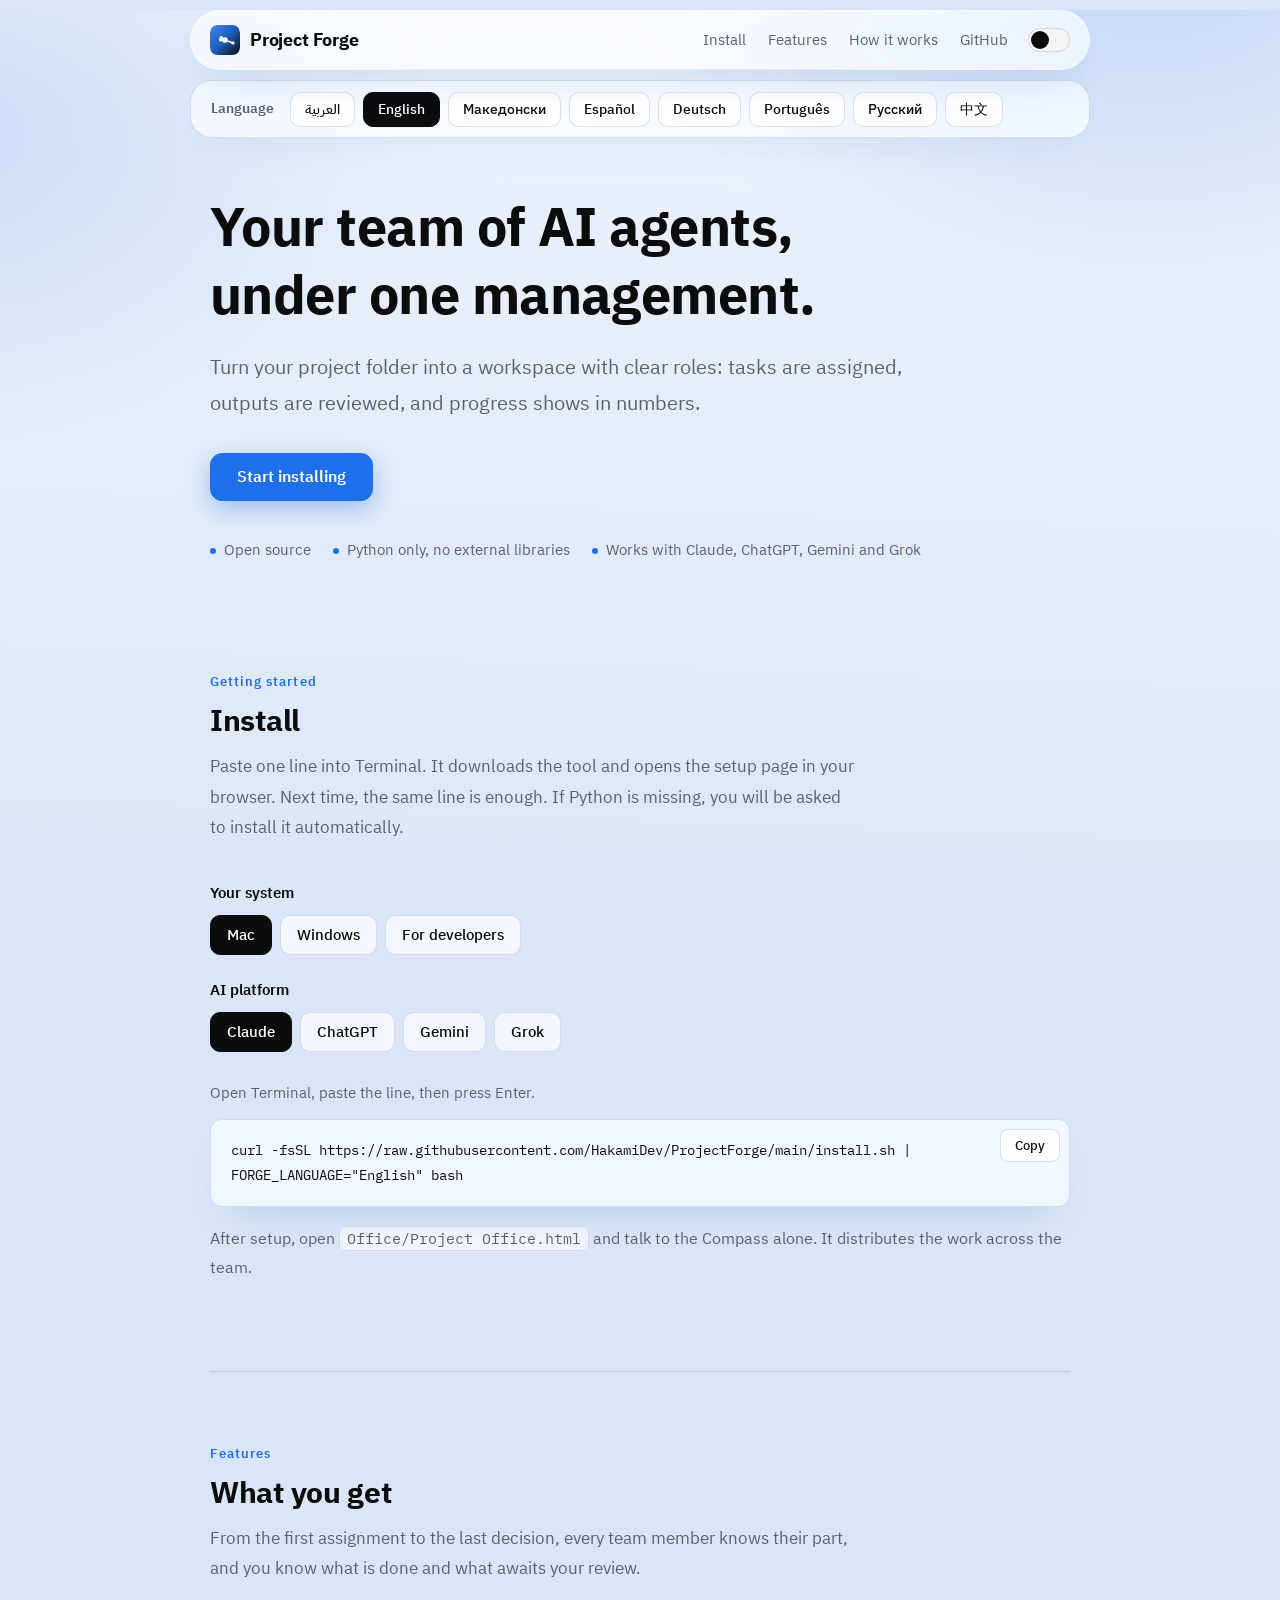
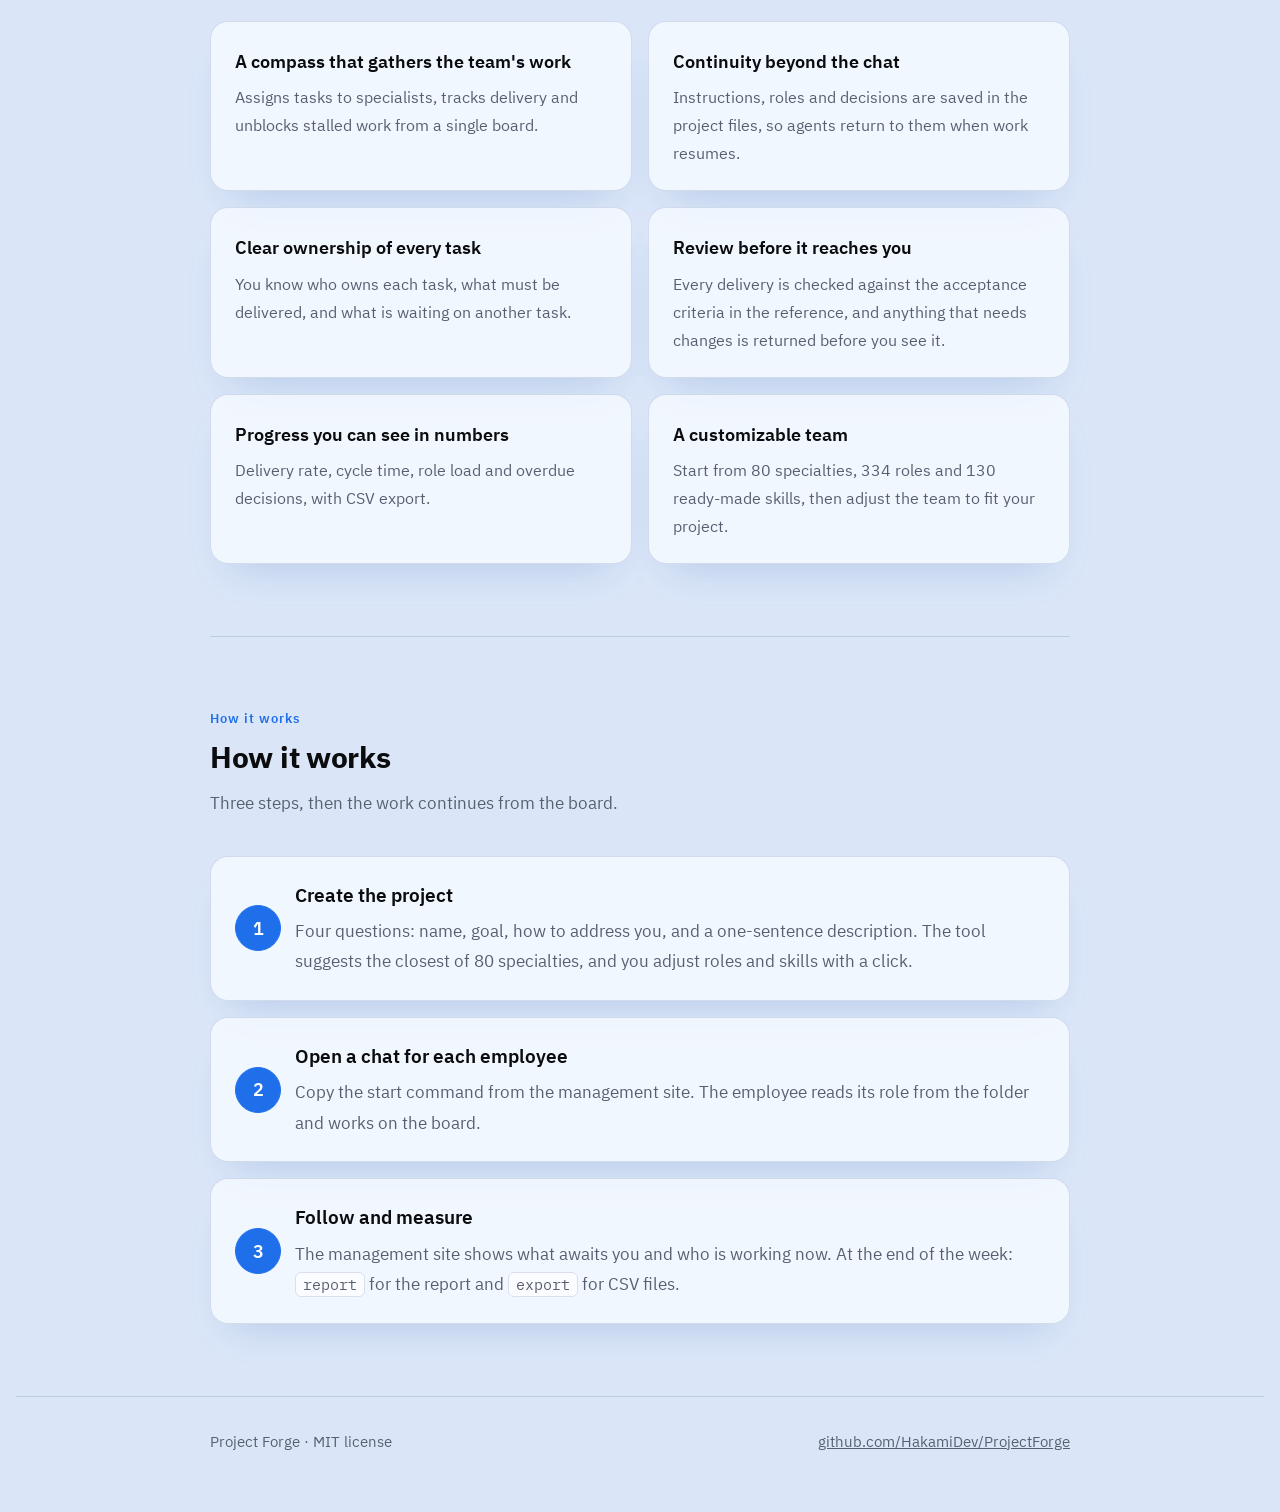
==== commit a1f50bcc: "Release 2.1.2: eight languages, new interface design, rebuilt public site" ====
--- a/site/index.html
+++ b/site/index.html
@@ -1,546 +1,353 @@
 <!doctype html>
-<html lang="ar" dir="rtl">
+<html lang="en" dir="ltr">
 <head>
 <meta charset="utf-8">
 <meta name="viewport" content="width=device-width,initial-scale=1,viewport-fit=cover">
-<title>Project Forge | فريقك من وكلاء الذكاء الاصطناعي تحت إدارة واحدة</title>
-<meta name="description" content="أداة مفتوحة المصدر تجمع فريق وكلاء الذكاء الاصطناعي في مكتب عمل واحد: مهام واضحة، ومراجعة مستقلة، وتقدم قابل للقياس. بلا خادم ولا مكتبات.">
+<title>Project Forge</title>
+<meta name="description" content="Open-source tool that turns a project folder into a managed office for a team of AI agents: clear roles, a shared board, measurable progress. Python only, no libraries.">
 <meta property="og:type" content="website">
-<meta property="og:title" content="Project Forge: فريقك من وكلاء الذكاء الاصطناعي تحت إدارة واحدة">
-<meta property="og:description" content="لوحة واحدة، وبوابة جودة مستقلة، وحوكمة قرارات بمهلة 48 ساعة، ومؤشرات أداء قابلة للتصدير بصيغة CSV. أمر واحد يبني كل شيء.">
+<meta property="og:title" content="Project Forge: your team of AI agents under one management">
+<meta property="og:description" content="One board, clear ownership for every task, review before delivery, and progress you can measure. One line installs everything.">
 <meta property="og:image" content="og.png">
 <meta name="twitter:card" content="summary_large_image">
 <link rel="icon" type="image/svg+xml" href="logo/logo.svg">
 <link rel="apple-touch-icon" href="icon-192.png">
-<link rel="stylesheet" href="https://fonts.googleapis.com/css2?family=Cairo:wght@400;700&display=swap">
+<link rel="stylesheet" href="https://fonts.googleapis.com/css2?family=IBM+Plex+Sans+Arabic:wght@400;500;600;700&family=IBM+Plex+Sans:wght@400;500;600;700&family=IBM+Plex+Mono:wght@400;500&display=swap">
 <style>
-:root{--bg:#F4F7FF;--ink:#17203A;--muted:#58627F;--line:rgba(23,32,58,.14);--card:rgba(255,255,255,.62);--accent:#2F6BE0;--accent-ink:#fff;--glow:#7FB0FF;--code:#0F1830;--code-ink:#DCE6FF;--ok:#0F7A96;--shd:rgba(47,80,160,.22);--bg2:#EAF4FF;color-scheme:light;--font:"Forge Sans",system-ui,-apple-system,"Segoe UI",Tahoma,sans-serif}
-@media (prefers-color-scheme:dark){:root:not([data-theme="light"]){--bg:#15191E;--bg2:#10131A;--ink:#EEF2FB;--muted:#8E9AB6;--line:rgba(255,255,255,.13);--card:rgba(238,242,251,.045);--accent:#7B4DFF;--glow:#8FB4FF;--code:#0A0D12;--code-ink:#DCE6FF;--ok:#9FD0FF;--shd:rgba(0,0,0,.5);color-scheme:dark}}
-:root[data-theme="dark"]{--bg:#15191E;--bg2:#10131A;--ink:#EEF2FB;--muted:#8E9AB6;--line:rgba(255,255,255,.13);--card:rgba(238,242,251,.045);--accent:#7B4DFF;--glow:#8FB4FF;--code:#0A0D12;--code-ink:#DCE6FF;--ok:#9FD0FF;--shd:rgba(0,0,0,.5);color-scheme:dark}
+/* تخطيط: عمود واحد هادئ بعرض مقروء؛ ترتيب القراءة: ما هو، ماذا يعطيك، كيف يعمل، التثبيت، المكتبة */
+:root{
+  --bg:#FFFFFF;--soft:#F4F5F7;--fg:#0B0C0E;--mute:#586070;--line:rgba(11,12,14,.12);
+  --blue:#1F6FEB;--blue-ink:#FFFFFF;--blue-text:#1F6FEB;
+  --font:"IBM Plex Sans Arabic","IBM Plex Sans",system-ui,"PingFang SC","Microsoft YaHei","Noto Sans SC",-apple-system,"Segoe UI",sans-serif;--mono:"IBM Plex Mono",ui-monospace,Menlo,Consolas,monospace;
+}
+@media (prefers-color-scheme:dark){:root:not([data-theme="light"]){
+  --bg:#0B0C0E;--soft:#14161A;--fg:#F4F5F7;--mute:#9AA2B0;--line:rgba(244,245,247,.14);
+  --blue:#2C6CE5;--blue-text:#6EA2F8;color-scheme:dark}}
+:root[data-theme="dark"]{--bg:#0B0C0E;--soft:#14161A;--fg:#F4F5F7;--mute:#9AA2B0;--line:rgba(244,245,247,.14);--blue:#2C6CE5;--blue-text:#6EA2F8;color-scheme:dark}
+:root{direction:rtl}:root[dir="ltr"]{direction:ltr}
 *{box-sizing:border-box}
-html{scroll-behavior:smooth;scroll-padding-top:84px}
-body{margin:0;background:linear-gradient(160deg,var(--bg),var(--bg2)) fixed;color:var(--ink);font-family:var(--font);line-height:1.8;font-size:16px;padding-inline:max(16px,env(safe-area-inset-right))}
-button,input{font:inherit;color:inherit}
-a{color:var(--accent)}
-.wrap{max-width:1120px;margin:0 auto}
-.gl{background:var(--card);border:1px solid var(--line);border-radius:22px;-webkit-backdrop-filter:blur(14px) saturate(1.5);backdrop-filter:blur(14px) saturate(1.5);box-shadow:0 10px 30px -18px var(--shd)}
-header.top{position:sticky;top:10px;z-index:20;margin-top:10px}
-.hd{display:flex;align-items:center;gap:10px;padding:9px 14px}.hd .btn{flex:0 0 auto;white-space:nowrap}.hd.t1 nav.links a.h{display:none}.hd.t2 nav.links{display:none}.hd.t2 #lgbtn{margin-inline-start:auto}.hd.t3 .brand span{display:none}.hd.t3 .btn.sm{padding:0 10px;font-size:.84rem}
-.brand{display:flex;align-items:center;gap:9px;font-weight:700;white-space:nowrap}
-.brand i{width:28px;height:28px;display:block;background:url(logo/logo.svg) center/contain no-repeat}
-nav.links{display:flex;gap:4px;margin-inline-start:auto;min-width:0}
-nav.links a{white-space:nowrap;text-decoration:none;color:var(--ink);padding:6px 12px;border-radius:999px;font-size:.93rem}
-nav.links a:hover{background:var(--line)}
-.btn{display:inline-flex;align-items:center;justify-content:center;gap:8px;min-height:44px;padding:0 20px;border-radius:999px;border:1px solid var(--line);background:var(--card);cursor:pointer;text-decoration:none;color:var(--ink);font-weight:500;transition:transform .15s,box-shadow .15s}
-.btn:hover{transform:translateY(-1px);box-shadow:0 8px 20px -10px var(--shd)}
-.btn.p{background:var(--accent);color:var(--accent-ink);border-color:transparent}
-.btn.sm{min-height:36px;padding:0 14px;font-size:.88rem}
-.hd #th{width:36px;height:36px;min-height:36px;padding:0;flex:0 0 36px}
-#th svg{width:18px;height:18px;display:block;fill:none;stroke:currentColor;stroke-width:1.7;stroke-linecap:round;stroke-linejoin:round}
-#th .theme-sun{display:none}
-html[data-theme="dark"] #th .theme-sun{display:block}
-html[data-theme="dark"] #th .theme-moon{display:none}
-@media (prefers-color-scheme:dark){html:not([data-theme="light"]) #th .theme-sun{display:block}html:not([data-theme="light"]) #th .theme-moon{display:none}}
-.btn:focus-visible,a:focus-visible,input:focus-visible,.tab:focus-visible{outline:2px solid var(--accent);outline-offset:2px}
-.hero{padding:72px 0 40px;text-align:center}
-.eyebrow{display:inline-block;padding:4px 14px;border-radius:999px;border:1px solid var(--line);color:var(--muted);font-size:.85rem;margin-bottom:18px}
-h1{font-size:clamp(2.2rem,6vw,4rem);line-height:1.25;margin:0 0 16px;font-weight:700;letter-spacing:-.01em}
-h1 em{font-style:normal;background:linear-gradient(90deg,#34F5A0,#3EC7FF,#7B4DFF);-webkit-background-clip:text;background-clip:text;color:transparent}
-.lead{max-width:680px;margin:0 auto 28px;color:var(--muted);font-size:1.1rem}
-.cta{display:flex;gap:12px;justify-content:center;flex-wrap:wrap}
-.quick{max-width:760px;margin:34px auto 0;text-align:start}
-.code{position:relative;background:var(--code);color:var(--code-ink);border-radius:16px;padding:16px 18px;direction:ltr;text-align:left;font:13.5px/1.7 ui-monospace,SFMono-Regular,Menlo,Consolas,monospace;overflow-x:auto;white-space:pre-wrap;word-break:break-word;margin:0}
-.code.ar{direction:rtl;text-align:right;font-family:var(--font);font-size:14.5px}.cw{position:relative}.cw .code{padding-top:46px}
-.copy{position:absolute;top:8px;right:8px;min-height:30px;padding:0 12px;border-radius:999px;border:1px solid rgba(255,255,255,.2);background:rgba(255,255,255,.08);color:#fff;font-size:12px;cursor:pointer}
-.copy:hover{background:rgba(255,255,255,.18)}
-.copy.ok{background:var(--ok);color:#001018;border-color:transparent}
-section{padding:56px 0}
-h2{font-size:clamp(1.6rem,3.4vw,2.3rem);margin:0 0 8px;font-weight:700;line-height:1.3}
-.sub{color:var(--muted);margin:0 0 28px;max-width:720px}
-.grid{display:grid;gap:16px}
-.g3{grid-template-columns:repeat(3,1fr)}
-.g2{grid-template-columns:repeat(2,1fr)}
-.card{padding:22px}
-.card h3{margin:0 0 6px;font-size:1.08rem;font-weight:700}
-.card p{margin:0;color:var(--muted);font-size:.95rem}
-.ico{width:40px;height:40px;border-radius:12px;display:grid;place-items:center;margin-bottom:12px;background:linear-gradient(135deg,color-mix(in srgb,var(--accent) 22%,transparent),color-mix(in srgb,#34F5A0 22%,transparent));font-size:1.2rem}
-.steps{counter-reset:s;display:grid;gap:14px}
-.step{display:grid;grid-template-columns:44px 1fr;gap:14px;padding:18px 20px;align-items:start}
-.step:before{counter-increment:s;content:counter(s);width:40px;height:40px;border-radius:50%;display:grid;place-items:center;border:2px solid var(--accent);color:var(--accent);font-weight:600}
-.step h3{margin:0 0 4px;font-size:1.05rem}
-.step p{margin:0 0 10px;color:var(--muted);font-size:.95rem}
-.tabs{display:flex;gap:8px;flex-wrap:wrap;margin-bottom:16px}
-.tab{min-height:40px;padding:0 18px;border-radius:999px;border:1px solid var(--line);background:var(--card);cursor:pointer;font-weight:500}
-.tab[aria-selected="true"]{background:var(--accent);color:var(--accent-ink);border-color:transparent}
-.search{width:100%;min-height:46px;border-radius:999px;border:1px solid var(--line);background:var(--card);padding:0 20px;margin-bottom:16px}
-.item{padding:18px 20px;display:grid;gap:8px}
-.item .top{display:flex;gap:10px;align-items:center;flex-wrap:wrap}
-.item h3{margin:0;font-size:1.02rem;font-weight:600}
-.tag{padding:1px 10px;border-radius:999px;border:1px solid var(--line);color:var(--ok);font-size:.78rem}
-.item p{margin:0;color:var(--muted);font-size:.93rem}
-.item .code{max-height:220px}
-.none{padding:30px;text-align:center;color:var(--muted)}
-.note{padding:16px 20px;color:var(--muted);font-size:.93rem}
-.os{display:flex;gap:8px;margin-bottom:10px;flex-wrap:wrap}
-footer{padding:36px 0 60px;color:var(--muted);text-align:center;font-size:.9rem}
-footer a{color:inherit}
-.toast{position:fixed;inset-inline:0;bottom:22px;margin:auto;width:max-content;padding:9px 20px;border-radius:999px;background:var(--ink);color:var(--bg);opacity:0;transform:translateY(10px);transition:.2s;pointer-events:none;z-index:50}
-.toast.show{opacity:1;transform:none}
-@media (max-width:820px){.g3{grid-template-columns:1fr}.g2{grid-template-columns:1fr}nav.links a.h{display:none}.hero{padding:48px 0 24px}section{padding:40px 0}}
-@media (max-width:620px){nav.links{display:none}.hd #th{margin-inline-start:auto}}
-@media (prefers-reduced-motion:reduce){*{transition:none!important;scroll-behavior:auto!important}}
-
-/* حركة خفيفة وهوية زجاجية */
-.aurora{position:fixed;inset:0;z-index:-1;overflow:hidden;pointer-events:none}
-.aurora i{position:absolute;border-radius:50%;filter:blur(70px);opacity:.42;will-change:transform;animation:drift 26s ease-in-out infinite alternate}
-.aurora i:nth-child(1){width:48vw;height:48vw;left:-10vw;top:-14vw;background:var(--accent)}
-.aurora i:nth-child(2){width:40vw;height:40vw;right:-8vw;top:8vh;background:#34F5A0;opacity:.22;animation-duration:32s;animation-delay:-8s}
-.aurora i:nth-child(3){width:46vw;height:46vw;left:28vw;bottom:-22vw;background:var(--glow);opacity:.28;animation-duration:38s;animation-delay:-16s}
-@keyframes drift{from{transform:translate3d(0,0,0) scale(1)}to{transform:translate3d(6vw,5vh,0) scale(1.12)}}
-.gl{transition:transform .35s cubic-bezier(.2,.8,.2,1),box-shadow .35s,border-color .35s}
-.card.gl:hover,.item.gl:hover,.step.gl:hover{transform:translateY(-4px);border-color:color-mix(in srgb,var(--accent) 45%,var(--line));box-shadow:0 22px 44px -22px var(--shd),0 0 0 1px color-mix(in srgb,var(--accent) 18%,transparent) inset}
-.rv{opacity:0;transform:translateY(18px);transition:opacity .7s ease,transform .7s cubic-bezier(.2,.8,.2,1)}
-.rv.in{opacity:1;transform:none}
-.grid>.rv:nth-child(2){transition-delay:.08s}.grid>.rv:nth-child(3){transition-delay:.16s}.grid>.rv:nth-child(4){transition-delay:.24s}
-.hero>*{animation:up .8s cubic-bezier(.2,.8,.2,1) both}
-.hero>*:nth-child(2){animation-delay:.08s}.hero>*:nth-child(3){animation-delay:.16s}.hero>*:nth-child(4){animation-delay:.24s}.hero>*:nth-child(5){animation-delay:.32s}
-@keyframes up{from{opacity:0;transform:translateY(16px)}to{opacity:1;transform:none}}
-h1 em{background-size:200% 100%;animation:shimmer-ltr 7s linear infinite}
-@keyframes shimmer-ltr{from{background-position:0% 0}to{background-position:-200% 0}}
-/* اتجاه اللون المتحرك يتبع اتجاه اللغة: يبدأ من اليسار في اللغات اليسارية ومن اليمين في اليمينية */
-html[dir="rtl"] h1 em{background-image:linear-gradient(270deg,#34F5A0,#3EC7FF,#7B4DFF);animation-name:shimmer-rtl}
-@keyframes shimmer-rtl{from{background-position:0% 0}to{background-position:200% 0}}
-.btn.p{position:relative;overflow:hidden;background:linear-gradient(135deg,var(--accent),color-mix(in srgb,var(--accent) 60%,var(--glow)))}
-.btn.p:after{content:"";position:absolute;inset:0;background:linear-gradient(110deg,transparent 30%,rgba(255,255,255,.35) 50%,transparent 70%);transform:translateX(-120%);transition:transform .7s}
-.btn.p:hover:after{transform:translateX(120%)}
-.brand i{animation:spin 24s linear infinite}
-@keyframes spin{to{transform:rotate(360deg)}}
-.ico{transition:transform .35s}
-.card:hover .ico{transform:rotate(-8deg) scale(1.08)}
-@media (prefers-reduced-motion:reduce){.aurora i,.hero>*,h1 em,.brand i{animation:none!important}.rv{opacity:1;transform:none}}
-.prefs{max-width:720px;margin:26px auto 22px;padding:16px 18px;text-align:start;display:grid;gap:12px}
-.prefs .row{display:flex;flex-wrap:wrap;align-items:center;gap:10px}.prefs .row b{min-width:92px}
-.prefs .language-select{position:relative;display:inline-grid;max-width:100%;min-width:0}
-.prefs select{appearance:none;-webkit-appearance:none;min-height:40px;max-width:100%;min-width:0;border-radius:999px;border:1px solid var(--line);background:var(--card);color:inherit;padding-block:0;padding-inline:14px 38px;font:inherit;appearance:none;-webkit-appearance:none;background-image:url("data:image/svg+xml,%3Csvg xmlns='http://www.w3.org/2000/svg' viewBox='0 0 16 16'%3E%3Cpath d='m3 6 5 5 5-5' fill='none' stroke='%23888' stroke-width='2' stroke-linecap='round' stroke-linejoin='round'/%3E%3C/svg%3E");background-repeat:no-repeat;background-size:12px 12px;background-position:right 14px center;padding-inline-end:38px}
-.prefs select:dir(rtl){background-position:left 14px center}
-.prefs input{min-height:40px;border-radius:999px;border:1px solid var(--line);background:var(--card);color:inherit;padding:0 14px;font:inherit;width:150px}
-.prefs p{margin:0;color:var(--muted);font-size:.9rem;line-height:1.7}.prefs .tabs{margin:0}
-
-/* IBM Plex Sans Arabic © 2019 IBM Corp.، رخصة SIL OFL 1.1 */
-@font-face{font-family:"Forge Sans";font-style:normal;font-weight:400;font-display:swap;src:url([data-uri]) format("woff2");unicode-range:U+0600-06FF,U+0750-077F,U+0870-088E,U+0890-0891,U+0897-08E1,U+08E3-08FF,U+200C-200E,U+2010-2011,U+204F,U+2E41,U+FB50-FDFF,U+FE70-FE74,U+FE76-FEFC,U+102E0-102FB,U+10E60-10E7E,U+10EC2-10EC4,U+10EFC-10EFF,U+1EE00-1EE03,U+1EE05-1EE1F,U+1EE21-1EE22,U+1EE24,U+1EE27,U+1EE29-1EE32,U+1EE34-1EE37,U+1EE39,U+1EE3B,U+1EE42,U+1EE47,U+1EE49,U+1EE4B,U+1EE4D-1EE4F,U+1EE51-1EE52,U+1EE54,U+1EE57,U+1EE59,U+1EE5B,U+1EE5D,U+1EE5F,U+1EE61-1EE62,U+1EE64,U+1EE67-1EE6A,U+1EE6C-1EE72,U+1EE74-1EE77,U+1EE79-1EE7C,U+1EE7E,U+1EE80-1EE89,U+1EE8B-1EE9B,U+1EEA1-1EEA3,U+1EEA5-1EEA9,U+1EEAB-1EEBB,U+1EEF0-1EEF1}
-@font-face{font-family:"Forge Sans";font-style:normal;font-weight:400;font-display:swap;src:url([data-uri]) format("woff2");unicode-range:U+0000-00FF,U+0131,U+0152-0153,U+02BB-02BC,U+02C6,U+02DA,U+02DC,U+0304,U+0308,U+0329,U+2000-206F,U+20AC,U+2122,U+2191,U+2193,U+2212,U+2215,U+FEFF,U+FFFD}
-@font-face{font-family:"Forge Sans";font-style:normal;font-weight:600;font-display:swap;src:url([data-uri]) format("woff2");unicode-range:U+0600-06FF,U+0750-077F,U+0870-088E,U+0890-0891,U+0897-08E1,U+08E3-08FF,U+200C-200E,U+2010-2011,U+204F,U+2E41,U+FB50-FDFF,U+FE70-FE74,U+FE76-FEFC,U+102E0-102FB,U+10E60-10E7E,U+10EC2-10EC4,U+10EFC-10EFF,U+1EE00-1EE03,U+1EE05-1EE1F,U+1EE21-1EE22,U+1EE24,U+1EE27,U+1EE29-1EE32,U+1EE34-1EE37,U+1EE39,U+1EE3B,U+1EE42,U+1EE47,U+1EE49,U+1EE4B,U+1EE4D-1EE4F,U+1EE51-1EE52,U+1EE54,U+1EE57,U+1EE59,U+1EE5B,U+1EE5D,U+1EE5F,U+1EE61-1EE62,U+1EE64,U+1EE67-1EE6A,U+1EE6C-1EE72,U+1EE74-1EE77,U+1EE79-1EE7C,U+1EE7E,U+1EE80-1EE89,U+1EE8B-1EE9B,U+1EEA1-1EEA3,U+1EEA5-1EEA9,U+1EEAB-1EEBB,U+1EEF0-1EEF1}
-@font-face{font-family:"Forge Sans";font-style:normal;font-weight:600;font-display:swap;src:url([data-uri]) format("woff2");unicode-range:U+0000-00FF,U+0131,U+0152-0153,U+02BB-02BC,U+02C6,U+02DA,U+02DC,U+0304,U+0308,U+0329,U+2000-206F,U+20AC,U+2122,U+2191,U+2193,U+2212,U+2215,U+FEFF,U+FFFD}
-/* ===== زجاج سائل للموقع العام: الهوية الأصلية مع زجاج أخف ===== */
-html{--font:"Forge Sans","IBM Plex Sans Arabic","Segoe UI",Tahoma,system-ui,sans-serif}
-html body{font-size:16px}
-html .gl{-webkit-backdrop-filter:blur(2.5px) saturate(1);backdrop-filter:blur(2.5px) saturate(1);box-shadow:inset 0 0 0 1px rgba(255,255,255,.2),inset 0 2px 2px rgba(255,255,255,.12),inset 0 -3px 8px rgba(255,255,255,.04),inset 5px 0 14px -6px rgba(255,255,255,.07),0 22px 40px -18px var(--shd)}
-html .btn,html .tab{-webkit-backdrop-filter:blur(2.5px);backdrop-filter:blur(2.5px)}
-html .btn.p{box-shadow:0 12px 28px -12px var(--accent)}
-html .brand i{border-radius:10px}
-html{--bg:#E6E9F0;--bg2:#DFE4EE;--accent:#6200F5;--glow:#8E7CFF}
-html[data-theme="dark"]{--bg:#15191E;--bg2:#10131A;--accent:#6200F5;--glow:#8FB4FF}
-@media (prefers-color-scheme:dark){html:not([data-theme="light"]){--bg:#15191E;--bg2:#10131A;--accent:#6200F5;--glow:#8FB4FF}}
-html:not([data-theme="dark"]) .aurora i{opacity:.22}
-html select{-webkit-appearance:none;appearance:none;padding-inline:22px 46px!important;background-image:url("data:image/svg+xml,%3Csvg%20xmlns=%27http://www.w3.org/2000/svg%27%20viewBox=%270%200%2024%2024%27%20fill=%27none%27%20stroke=%27%238E9AB6%27%20stroke-width=%272.4%27%20stroke-linecap=%27round%27%20stroke-linejoin=%27round%27%3E%3Cpath%20d=%27M6%209l6%206%206-6%27/%3E%3C/svg%3E")!important;background-repeat:no-repeat!important;background-position:right 22px center!important;background-size:14px!important;line-height:1.4}
-html[dir="rtl"] select{background-position:left 22px center!important}
+html,body{overflow-x:clip}html{scroll-behavior:smooth;scroll-padding-top:72px}
+body{margin:0;background:var(--bg);color:var(--fg);font:17px/1.8 var(--font);-webkit-font-smoothing:antialiased;
+  padding-left:max(16px,env(safe-area-inset-left,0px));padding-right:max(16px,env(safe-area-inset-right,0px))}
+a{color:inherit}
+.wrap{max-width:860px;margin:0 auto}
+:focus{outline:none}:focus-visible{outline:1.5px solid var(--mute);outline-offset:2px}input:focus-visible{outline:none;border-color:var(--mute)}
+
+/* الرأس */
+header{position:sticky;top:env(safe-area-inset-top,0px);z-index:5;background:var(--bg);border-bottom:1px solid var(--line)}
+body::before{content:"";position:fixed;inset:0 0 auto;height:env(safe-area-inset-top,0px);z-index:10;background:var(--bg)}
+.bar{max-width:860px;margin:0 auto;height:60px;display:flex;align-items:center;gap:20px}
+.brand{font-weight:700;font-size:18px;text-decoration:none;letter-spacing:-.01em;margin-inline-end:auto;direction:ltr}
+nav{display:flex;gap:22px;font-size:15px}
+nav a{text-decoration:none;color:var(--mute)}nav a:hover{color:var(--fg)}
+.tg{width:42px;height:24px;border-radius:99px;border:1px solid var(--line);background:var(--soft);position:relative;cursor:pointer;padding:0}
+.tg::after{content:"";position:absolute;top:2px;inset-inline-start:2px;width:18px;height:18px;border-radius:50%;background:var(--fg);transition:inset-inline-start .2s}
+.tg[aria-checked="true"]::after{inset-inline-start:20px}
+@media(max-width:640px){nav{display:none}}
+
+/* القسم الأول */
+.hero{padding:72px 0 56px}
+.hero h1{font-size:clamp(34px,6vw,54px);line-height:1.25;margin:0 0 20px;font-weight:700;letter-spacing:-.01em;text-wrap:balance}
+.hero p.lead{font-size:20px;color:var(--mute);margin:0 0 32px;max-width:36em}
+.btns{display:flex;gap:12px;flex-wrap:wrap}
+.btn{display:inline-flex;align-items:center;height:48px;padding:0 26px;border-radius:12px;font:600 16px var(--font);text-decoration:none;border:1px solid var(--line);color:var(--fg);background:transparent;cursor:pointer}
+.btn.pri{background:var(--blue);border-color:var(--blue);color:var(--blue-ink)}
+.btn:hover{filter:brightness(1.06)}
+.facts{display:flex;gap:10px 22px;flex-wrap:wrap;margin:36px 0 0;padding:0;list-style:none;color:var(--mute);font-size:15px}
+.facts li::before{content:"";display:inline-block;width:6px;height:6px;border-radius:50%;background:var(--blue);margin-inline-end:8px;vertical-align:middle}
+
+/* الأقسام */
+section{padding:64px 0;border-top:1px solid var(--line)}
+h2{font-size:30px;line-height:1.3;margin:0 0 12px;font-weight:700;letter-spacing:-.01em}
+.sub{color:var(--mute);margin:0 0 36px;max-width:38em}
+.list{display:grid;grid-template-columns:1fr 1fr;gap:30px 44px;margin:0;padding:0;list-style:none}
+.list h3{font-size:18px;margin:0 0 4px;font-weight:600}
+.list p{margin:0;color:var(--mute);font-size:16px;line-height:1.75}
+@media(max-width:640px){.list{grid-template-columns:1fr}}
+.steps{margin:0;padding:0;list-style:none;display:grid;gap:28px;counter-reset:s}
+.steps li{display:grid;grid-template-columns:44px 1fr;gap:16px;align-items:start}
+.steps li::before{counter-increment:s;content:counter(s);width:44px;height:44px;border-radius:50%;border:1.5px solid var(--blue);color:var(--blue-text);display:grid;place-items:center;font:600 18px var(--font)}
+.steps h3{font-size:19px;margin:6px 0 4px;font-weight:600}
+.steps p{margin:0;color:var(--mute)}
+code.i{font:15px var(--mono);background:var(--soft);padding:2px 7px;border-radius:6px;direction:ltr;unicode-bidi:isolate}
+
+/* التثبيت والمكتبة */
+.opt{display:grid;gap:22px;margin:0 0 28px}
+.opt label,.opt .l{display:block;font-weight:600;font-size:15px;margin-bottom:8px}
+.chips{display:flex;gap:8px;flex-wrap:wrap}
+.chips button,.seg button{font:500 15px var(--font);color:var(--fg);background:transparent;border:1px solid var(--line);border-radius:10px;padding:8px 16px;cursor:pointer}
+.chips button[aria-pressed="true"],.seg button[aria-selected="true"]{background:var(--fg);color:var(--bg);border-color:var(--fg)}
+.seg{display:flex;gap:8px;flex-wrap:wrap}
+.hint{margin:0 0 12px;color:var(--mute);font-size:15px}
+.cw{position:relative;margin:0}
+pre.code{margin:0;background:var(--soft);border:1px solid var(--line);border-radius:12px;padding:18px 84px 18px 20px;font:14px/1.8 var(--mono);direction:ltr;text-align:left;white-space:pre-wrap;word-break:break-word}
+pre.code.pr{font-family:var(--font);font-size:15px}
+pre.code.ar{direction:rtl;text-align:right;font-family:var(--font);font-size:15px;padding:18px 20px 18px 84px}
+pre.code.ar+.copy{left:10px;right:auto}
+.copy{position:absolute;top:10px;right:10px;font:500 13px var(--font);padding:6px 14px;border-radius:8px;border:1px solid var(--line);background:var(--bg);color:var(--fg);cursor:pointer}
+.copy.ok{background:var(--blue);border-color:var(--blue);color:var(--blue-ink)}
+.after{margin-top:18px;color:var(--mute);font-size:16px}
+.libbar{display:flex;gap:14px;flex-wrap:wrap;align-items:center;margin-bottom:22px}
+.search{flex:1;min-width:200px;height:42px;border:1px solid var(--line);border-radius:10px;background:var(--bg);color:var(--fg);padding:0 14px;font:15px var(--font)}
+.lib{display:grid;gap:26px}
+.item{display:grid;grid-template-columns:150px 1fr;gap:6px 22px;padding-top:26px;border-top:1px solid var(--line)}
+.item:first-child{border-top:0;padding-top:0}
+.nm{font-weight:600}.nm.m{font-family:var(--mono);font-size:15px;unicode-bidi:isolate;text-align:start}
+.d{margin:0 0 10px;color:var(--mute);font-size:16px}
+.empty{color:var(--mute)}
+@media(max-width:640px){.item{grid-template-columns:1fr}}
+footer{border-top:1px solid var(--line);padding:32px 0 56px;color:var(--mute);font-size:15px}
+footer .wrap{display:flex;gap:12px;flex-wrap:wrap;justify-content:space-between}
+.toast{position:fixed;bottom:max(24px,env(safe-area-inset-bottom,0px));left:50%;transform:translate(-50%,20px);background:var(--fg);color:var(--bg);padding:10px 20px;border-radius:10px;font-size:15px;opacity:0;pointer-events:none;transition:.25s}
+.toast.show{opacity:1;transform:translate(-50%,0)}
+@media(prefers-reduced-motion:reduce){html{scroll-behavior:auto}*{transition:none!important}}
+
+/* تحسينات التصميم */
+body{background:radial-gradient(70% 560px at 72% 0,color-mix(in srgb,var(--blue) 15%,transparent),transparent 70%) no-repeat,var(--bg)}
+header{margin:0 -16px;padding:0 16px}
+
+.logo{display:block;flex:none;width:30px;height:30px;border-radius:24%}
+.brand{display:flex;align-items:center;gap:10px}
+header{background:color-mix(in srgb,var(--bg) 86%,transparent);-webkit-backdrop-filter:saturate(1.4) blur(14px);backdrop-filter:saturate(1.4) blur(14px)}
+.hero{padding:56px 0 36px}
+.kick{display:inline-flex;align-items:center;gap:8px;font:600 14px var(--font);color:var(--blue-text);background:color-mix(in srgb,var(--blue) 10%,transparent);border:1px solid color-mix(in srgb,var(--blue) 22%,transparent);padding:4px 14px;border-radius:99px;margin-bottom:22px}
+.nums{display:flex;gap:0;margin:44px 0 0;padding:0;list-style:none;border:1px solid var(--line);border-radius:16px;background:var(--soft);overflow:hidden}
+.nums li{flex:1;padding:18px 20px;text-align:center;border-inline-start:1px solid var(--line)}
+.nums li:first-child{border-inline-start:0}
+.nums b{display:block;font:700 30px/1.2 var(--font);letter-spacing:-.01em}
+.nums span{color:var(--mute);font-size:14px}
+.eyebrow{display:block;font:600 13px var(--font);letter-spacing:.08em;color:var(--blue-text);margin-bottom:10px}
+.list{gap:16px}
+.list li{background:var(--soft);border:1px solid var(--line);border-radius:16px;padding:24px 24px 22px}
+.list h3{font-size:18px;margin:0 0 6px}
+.steps{position:relative;gap:16px}
+.steps li{background:var(--soft);border:1px solid var(--line);border-radius:16px;padding:22px 24px;align-items:center}
+.steps li::before{background:var(--blue);border-color:var(--blue);color:var(--blue-ink)}
+.steps h3{margin:0 0 4px}
+.btn.pri{box-shadow:0 8px 24px color-mix(in srgb,var(--blue) 35%,transparent)}
+.btn{transition:transform .15s,filter .15s}.btn:hover{transform:translateY(-1px)}
+section{border-top:0;padding:72px 0}
+section+section{border-top:1px solid var(--line)}
+@media(max-width:720px){.hero{padding:36px 0 36px}.nums b{font-size:24px}.nums li{padding:14px 8px}}
+.langbar{border-bottom:1px solid var(--line);background:var(--soft);margin:0 -16px;padding:0 16px}
+.bar2{max-width:860px;margin:0 auto;display:flex;align-items:center;gap:14px;min-height:56px;padding:8px 0}
+.bar2 .l{font-weight:600;font-size:14px;color:var(--mute);white-space:nowrap}
+.bar2 .chips{flex-wrap:nowrap;overflow-x:auto;scrollbar-width:none;padding:2px}
+.bar2 .chips::-webkit-scrollbar{display:none}
+.bar2 .chips button{white-space:nowrap;padding:6px 14px;font-size:14px;background:var(--bg)}
+.bar2 .chips button[aria-pressed="true"]{background:var(--fg);color:var(--bg)}
+.hero{padding-top:56px}
+
+/* ===== زجاج موقع الإدارة: خلفية متدرجة بإضاءتين، وبطاقات زجاجية شفافة بضبابية وحافة واحدة وظل ناعم، ورأس كبسولة عائمة ===== */
+:root{--pg1:#EEF3FB;--pg2:#DAE6F8;--g:rgba(255,255,255,.66);--gl:rgba(20,55,120,.14);--gs:rgba(31,80,170,.22);--gb:rgba(255,255,255,.82)}
+@media (prefers-color-scheme:dark){:root:not([data-theme="light"]){--pg1:#0B0C0E;--pg2:#181A1F;--g:rgba(255,255,255,.045);--gl:rgba(244,245,247,.12);--gs:rgba(0,0,0,.55);--gb:rgba(20,22,27,.72)}}
+:root[data-theme="dark"]{--pg1:#0B0C0E;--pg2:#181A1F;--g:rgba(255,255,255,.045);--gl:rgba(244,245,247,.12);--gs:rgba(0,0,0,.55);--gb:rgba(20,22,27,.72)}
+html{background:var(--pg2)}
+body{background:radial-gradient(60% 520px at 90% -6%,color-mix(in srgb,var(--blue) 22%,transparent),transparent 70%),radial-gradient(55% 460px at -4% 14%,color-mix(in srgb,var(--blue) 16%,transparent),transparent 70%),linear-gradient(182deg,var(--pg1),var(--pg2)) fixed;background-attachment:fixed}
+body::before{background:transparent}
+header{margin:10px auto 0;max-width:900px;padding:0 20px;border:1px solid var(--gl);border-radius:22px;background:var(--gb);-webkit-backdrop-filter:blur(18px) saturate(1.5);backdrop-filter:blur(18px) saturate(1.5);box-shadow:0 18px 40px -22px var(--gs);top:calc(env(safe-area-inset-top,0px) + 10px)}
+.langbar{margin:10px auto 0;max-width:900px;padding:0 20px;border:1px solid var(--gl);border-radius:22px;background:var(--g);-webkit-backdrop-filter:blur(14px) saturate(1.4);backdrop-filter:blur(14px) saturate(1.4);box-shadow:0 18px 40px -24px var(--gs)}
+.bar2 .chips button{background:var(--g)}
+.list li,.steps li,pre.code{background:var(--g);border:1px solid var(--gl);-webkit-backdrop-filter:blur(2.5px) saturate(1.3);backdrop-filter:blur(2.5px) saturate(1.3);box-shadow:0 22px 40px -22px var(--gs)}
+.list li,.steps li{border-radius:18px}
+.chips button,.seg button,.btn:not(.pri){background:var(--g);border-color:var(--gl);-webkit-backdrop-filter:blur(6px);backdrop-filter:blur(6px)}
+.copy{background:var(--gb);border-color:var(--gl)}
+code.i{background:var(--g);border:1px solid var(--gl)}
+section+section{border-top-color:var(--gl)}
+footer{border-top-color:var(--gl)}
+/* ===== رأس موقع الإدارة بالضبط: كبسولة زجاجية بانكسار وخط سفلي، بلا شفق ===== */
+:root{--gfill:rgba(255,255,255,.66);--hi:.35;--shd:rgba(31,80,170,.2);--s1:#0B0C0E;--s2:#1F6FEB}
+@media (prefers-color-scheme:dark){:root:not([data-theme="light"]){--gfill:rgba(255,255,255,0);--hi:.06;--shd:rgba(0,0,0,.5);--s1:#F4F5F7}}
+:root[data-theme="dark"]{--gfill:rgba(255,255,255,0);--hi:.06;--shd:rgba(0,0,0,.5);--s1:#F4F5F7}
+header{position:sticky;isolation:isolate;overflow:hidden;border:0;border-radius:999px;margin:10px auto 0;max-width:900px;padding:0 20px;top:calc(env(safe-area-inset-top,0px) + 10px);
+background:linear-gradient(90deg,transparent,#83B1F6,#88B4F6,#84B2F6,#75A8F5,#94BCF7,transparent) 50% calc(100% - 1px)/66% .3px no-repeat,var(--gfill);
+-webkit-backdrop-filter:blur(2.5px) saturate(1.3);backdrop-filter:blur(2.5px) saturate(1.3);backdrop-filter:url(#orf) blur(2.5px) saturate(1.3);
+box-shadow:inset 0 0 0 1px rgba(255,255,255,.2),inset 0 2px 2px rgba(255,255,255,var(--hi)),inset 0 -3px 8px rgba(255,255,255,calc(var(--hi)*.35)),inset 5px 0 14px -6px rgba(255,255,255,calc(var(--hi)*.55)),0 22px 40px -18px var(--shd)}
+header>*{position:relative;z-index:1}
+@media(max-width:640px){header{margin-inline:-6px;padding:0 14px}.langbar{margin-inline:-6px;border-radius:18px;padding:0 14px}}
 </style>
 </head>
 <body>
-<div class="aurora" aria-hidden="true"><i></i><i></i><i></i></div>
+<svg width="0" height="0" style="position:absolute" aria-hidden="true"><filter id="orf" color-interpolation-filters="sRGB" x="-5%" y="-5%" width="110%" height="110%"><feTurbulence type="fractalNoise" baseFrequency="0.005" numOctaves="1" seed="4" result="n0"/><feGaussianBlur in="n0" stdDeviation="4" result="n"/><feDisplacementMap in="SourceGraphic" in2="n" scale="56" xChannelSelector="R" yChannelSelector="G" result="d"/><feGaussianBlur in="d" stdDeviation="1.1"/></filter></svg>
+<header><div class="bar">
+  <a class="brand" href="#top"><i class="logo" aria-hidden="true"></i>Project Forge</a>
+  <nav aria-label="الأقسام" data-al="navl"><a href="#install"><span data-i="ni">التثبيت</span></a><a href="#features"><span data-i="nf">ماذا يعطيك</span></a><a href="#how"><span data-i="nh">كيف يعمل</span></a><a href="https://github.com/HakamiDev/ProjectForge" target="_blank" rel="noopener">GitHub</a></nav>
+  <button class="tg" id="theme" type="button" role="switch" aria-checked="false" aria-label="الوضع الداكن" data-al="dark"></button>
+</div></header>
+<div class="langbar"><div class="bar2"><span class="l"><span data-i="langlbl">اللغة</span></span><div class="chips" id="langs" role="group" aria-label="اللغة" data-al="langlbl"></div></div></div>
+
+<main id="top">
 <div class="wrap">
-<header class="top"><div class="gl hd">
-  <div class="brand"><i></i><span>Project Forge</span></div>
-  <nav class="links" aria-label="الأقسام"><a class="h" href="#features">المميزات</a><a class="h" href="#metrics">المؤشرات</a><a class="h" href="#how">كيف يعمل</a><a href="#install">التثبيت</a><a href="#library">المكتبة</a></nav>
-  <button class="btn sm" id="lgbtn" type="button" aria-label="Language">EN</button>
-  <button class="btn sm" id="th" type="button" aria-label="تبديل السمة"><svg viewBox="0 0 24 24" aria-hidden="true" focusable="false"><g class="theme-sun"><circle cx="12" cy="12" r="4"/><path d="M12 2v2m0 16v2M2 12h2m16 0h2M5 5l1.5 1.5m11 11L19 19M5 19l1.5-1.5m11-11L19 5"/></g><path class="theme-moon" d="M20.5 14.1A8.5 8.5 0 0 1 9.9 3.5 8.5 8.5 0 1 0 20.5 14.1Z"/></svg></button>
-  <a class="btn sm p" id="gh" href="#">GitHub</a>
-</div></header>
-
-<main>
-<div class="hero">
-  <span class="eyebrow">مفتوح المصدر · بايثون وحده · بلا خادم ولا مكتبات</span>
-  <h1>فريقك من وكلاء الذكاء الاصطناعي. <em>تحت إدارة واحدة.</em></h1>
-  <p class="lead">من محادثات متفرقة إلى عمل يُنجَز ويُراجَع ويُقاس. حوّل مجلد مشروعك إلى مكتب عمل واضح الأدوار، تُنسَّق فيه المهام، وتُراجع المخرجات، ويظهر التقدم بالأرقام.</p>
-  <div class="cta"><a class="btn p" href="#install">ابدأ التثبيت</a><a class="btn" href="#library">تصفّح المكتبة</a></div>
-  <div class="gl prefs" id="prefs"><div class="row"><b>منصتك</b><div class="tabs" role="tablist" aria-label="المنصة"><button class="tab pl" role="tab" data-p="Claude" aria-selected="true" type="button">Claude</button><button class="tab pl" role="tab" data-p="ChatGPT" aria-selected="false" type="button">ChatGPT</button><button class="tab pl" role="tab" data-p="Grok" aria-selected="false" type="button">Grok</button><button class="tab pl" role="tab" data-p="Gemini" aria-selected="false" type="button">Gemini</button></div></div>
-  <div class="row"><b>اللغة المفضلة</b><span class="language-select"><select id="lg" aria-label="اللغة المفضلة"></select></span><input id="lg2" class="hide" hidden placeholder="اكتب اسم اللغة" aria-label="اسم اللغة"></div>
-  <p>اللغة المفضلة هي لغة إدارة النظام كاملًا، وهي التي تُستخدم مع الموظفين: بها يخاطبك الفريق وتُكتب المخرجات والتقارير. تُضمَّن في أمر التثبيت وتُختار مسبقًا في المعالج، وتستطيع تغييرها هناك. يمكن لكل موظف أن يعمل على منصة مختلفة.</p></div>
-  <div class="quick"></div>
+  <div class="hero">
+    <div>
+    <h1><span data-i="h1">فريقك من وكلاء الذكاء الاصطناعي، تحت إدارة واحدة.</span></h1>
+    <p class="lead"><span data-i="lead">حوّل مجلد مشروعك إلى مكتب عمل واضح الأدوار: تُوزَّع فيه المهام، وتُراجَع المخرجات، ويظهر التقدم بالأرقام.</span></p>
+    <div class="btns"><a class="btn pri" href="#install"><span data-i="b1">ابدأ التثبيت</span></a></div>
+    <ul class="facts"><li><span data-i="f1">مفتوح المصدر</span></li><li><span data-i="f2">بايثون وحده، بلا مكتبات خارجية</span></li><li><span data-i="f3">يعمل مع Claude وChatGPT وGemini وGrok</span></li></ul>
+    </div>
+  </div>
+
+  <section id="install">
+    <span class="eyebrow"><span data-i="ie">البداية</span></span><h2><span data-i="ih">التثبيت</span></h2>
+    <p class="sub"><span data-i="isub">سطر واحد تلصقه في Terminal فيُنزّل الأداة ويفتح صفحة الإنشاء في متصفحك. وفي المرات التالية يكفي السطر نفسه. إن لم يوجد Python على جهازك فسيُطلب تثبيته تلقائيًا.</span></p>
+    <div class="opt">
+      <div><span class="l"><span data-i="osl">نظام جهازك</span></span><div class="seg" id="os"><button type="button" aria-selected="true">Mac</button><button type="button" aria-selected="false">Windows</button><button type="button" aria-selected="false"><span data-i="osd">للمطورين</span></button></div></div>
+      <div><span class="l"><span data-i="pll">منصة الذكاء الاصطناعي</span></span><div class="chips" id="plat"><button type="button" aria-pressed="true">Claude</button><button type="button" aria-pressed="false">ChatGPT</button><button type="button" aria-pressed="false">Gemini</button><button type="button" aria-pressed="false">Grok</button></div></div>
+    </div>
+    <p class="hint" id="osHint"></p>
+    <div id="inst"></div>
+    <p class="after"><span data-h="after">بعد الإنشاء افتح <code class="i">Office/Project Office.html</code> ثم كلّم البوصلة وحدها، وهي توزّع العمل على الفريق.</span></p>
+  </section>
+
+  <section id="features">
+    <span class="eyebrow"><span data-i="fe">المزايا</span></span><h2><span data-i="fh">ماذا يعطيك</span></h2>
+    <p class="sub"><span data-i="fsub">من أول تكليف إلى آخر قرار، يعرف كل عضو في الفريق ما عليه، وتعرف أنت ما أُنجز وما ينتظر مراجعتك.</span></p>
+    <ul class="list">
+      <li><h3><span data-i="c1h">بوصلة تجمع عمل الفريق</span></h3><p><span data-i="c1p">توزّع المهام على المختصين، وتتابع التسليم، وتحرّك العمل العالق من لوحة واحدة.</span></p></li>
+      <li><h3><span data-i="c2h">استمرارية تتجاوز المحادثة</span></h3><p><span data-i="c2p">تُحفظ التعليمات والأدوار والقرارات في ملفات المشروع، فيرجع إليها الوكلاء عند استئناف العمل.</span></p></li>
+      <li><h3><span data-i="c3h">مسؤولية واضحة لكل مهمة</span></h3><p><span data-i="c3p">تعرف من يتولى كل مهمة، وما المطلوب تسليمه، وما الذي ينتظر إنجاز مهمة أخرى.</span></p></li>
+      <li><h3><span data-i="c4h">مراجعة قبل أن يصلك المخرج</span></h3><p><span data-i="c4p">يُفحص كل تسليم بمعايير القبول في المرجع، ويُعاد ما يحتاج إلى تعديل قبل عرضه عليك.</span></p></li>
+      <li><h3><span data-i="c5h">تقدّم تراه بالأرقام</span></h3><p><span data-i="c5p">نسبة التسليم، وزمن الإنجاز، والحمل على الأدوار، والقرارات المتأخرة، مع تصدير بصيغة CSV.</span></p></li>
+      <li><h3><span data-i="c6h">فريق قابل للتخصيص</span></h3><p><span data-i="c6p">ابدأ من 80 تخصصًا و334 دورًا و130 مهارة جاهزة، ثم عدّل الفريق بما يناسب مشروعك.</span></p></li>
+    </ul>
+  </section>
+
+  <section id="how">
+    <span class="eyebrow"><span data-i="he">الآلية</span></span><h2><span data-i="hh">كيف يعمل</span></h2>
+    <p class="sub"><span data-i="hsub">ثلاث خطوات، ثم يستمر العمل من اللوحة.</span></p>
+    <ol class="steps">
+      <li><div><h3><span data-i="s1h">أنشئ المشروع</span></h3><p><span data-i="s1p">أربعة أسئلة: الاسم، والهدف، وكيف تُخاطَب، ووصف المشروع بجملة. تقترح الأداة أقرب تخصص من 80، وتعدّل الأدوار والمهارات بالنقر.</span></p></div></li>
+      <li><div><h3><span data-i="s2h">افتح محادثة لكل موظف</span></h3><p><span data-i="s2p">انسخ أمر البدء من موقع الإدارة. يقرأ الموظف دوره من المجلد ويعمل على اللوحة.</span></p></div></li>
+      <li><div><h3><span data-i="s3h">تابع وقِس</span></h3><p><span data-h="s3p">موقع الإدارة يعرض ما ينتظرك ومن يعمل الآن. وفي نهاية الأسبوع: <code class="i">report</code> للتقرير و<code class="i">export</code> لملفات CSV.</span></p></div></li>
+    </ol>
+  </section>
+
+
 </div>
-
-<section id="features">
-  <h2>ما الذي يميز Project Forge</h2>
-  <p class="sub">من أول تكليف إلى آخر قرار، يعرف كل عضو في الفريق ما عليه، وتعرف أنت ما أُنجز وما ينتظر مراجعتك.</p>
-  <div class="grid g3">
-    <div class="gl card"><div class="ico">🧭</div><h3>بوصلة تجمع عمل الفريق</h3><p>تبدأ مع البوصلة: توزّع المهام على المختصين، وتتابع التسليم، وتحرك العمل العالق من لوحة واحدة.</p></div>
-    <div class="gl card"><div class="ico">🛡️</div><h3>استمرارية تتجاوز المحادثة</h3><p>تُحفظ التعليمات والأدوار والقرارات في ملفات المشروع، فيرجع إليها الوكلاء عند استئناف العمل.</p></div>
-    <div class="gl card"><div class="ico">⚖️</div><h3>مسؤولية واضحة لكل مهمة</h3><p>تعرف من يتولى كل مهمة، وما المطلوب تسليمه، وما الذي ينتظر إنجاز مهمة أخرى.</p></div>
-    <div class="gl card"><div class="ico">📊</div><h3>مراجعة مستقلة للمخرجات</h3><p>رئيس ضمان الجودة يفحص التسليم ويعيد ما يحتاج إلى تعديل قبل عرضه عليك.</p></div>
-    <div class="gl card"><div class="ico">🧾</div><h3>تقدّم تراه بالأرقام</h3><p>تابع نسبة التسليم، وزمن الإنجاز، والحمل على الأدوار، والقرارات المتأخرة؛ وصدّر البيانات بصيغة CSV.</p></div>
-    <div class="gl card"><div class="ico">🔐</div><h3>فريق قابل للتخصيص</h3><p>ابدأ من 80 تخصصًا، و334 دورًا، و130 مهارة جاهزة؛ ثم عدّل الفريق بما يناسب مشروعك.</p></div>
-  </div>
-</section>
-
-<section id="metrics">
-  <h2>ما الذي يقيسه</h2>
-  <p class="sub">كل مشروع يولّد تقريرًا يمكن الدفاع عنه أمام الإدارة، لا انطباعًا.</p>
-  <div class="grid g3">
-    <div class="gl card"><h3>نسبة التسليم</h3><p>المسلّم والمعتمد من كل المهام، والمسلّم في آخر سبعة أيام.</p></div>
-    <div class="gl card"><h3>زمن الدورة</h3><p>متوسط الزمن من إحالة الصف إلى تسليمه، من تاريخ الحالات الفعلي.</p></div>
-    <div class="gl card"><h3>مرور الجودة</h3><p>ما مرّ من بوابة ضمان الجودة مقابل ما أُعيد للتعديل.</p></div>
-    <div class="gl card"><h3>الحمل على الأدوار</h3><p>الصفوف المفتوحة لكل دور، وتنبيه عند تجاوز السقف.</p></div>
-    <div class="gl card"><h3>تأخر القرارات</h3><p>عمر كل قرار معلق، وتنبيه عند تجاوز 48 ساعة.</p></div>
-    <div class="gl card"><h3>تصدير CSV</h3><p>أربعة ملفات CSV: اللوحة والفريق والقرارات والمؤشرات، بتواريخ الإحالة والتسليم.</p></div>
-  </div>
-</section>
-
-<section id="how">
-  <h2>كيف يعمل</h2>
-  <p class="sub">ثلاث خطوات، ثم يستمر العمل من اللوحة.</p>
-  <div class="steps">
-    <div class="gl step"><div><h3>أنشئ المشروع</h3><p>أربعة أسئلة: الاسم، والهدف، وكيف تُخاطَب، وتصف مشروعك بجملة فتقترح الأداة أقرب تخصص من 80، وتعدّل الأدوار والمهارات بالنقر، مع شرح لكل خطوة.</p></div></div>
-    <div class="gl step"><div><h3>افتح محادثة لكل موظف</h3><p>انسخ أمر البدء من الموقع أو من المكتبة. الموظف يقرأ دوره من المجلد ويعمل على اللوحة.</p></div></div>
-    <div class="gl step"><div><h3>تابع وقِس</h3><p>موقع الإدارة يعرض ما ينتظرك ومن يعمل الآن. وفي نهاية الأسبوع: <code>report</code> للتقرير و<code>export</code> لملفات CSV.</p></div></div>
-  </div>
-</section>
-
-<section id="install">
-  <h2>التثبيت</h2>
-  <p class="sub">سطر واحد تلصقه فيُنزّل الأداة ويفتح صفحة الإنشاء في متصفحك. وفي المرات التالية يكفي السطر نفسه. إن لم يوجد Python على جهازك فسيُطلب تثبيته تلقائيًا.</p>
-  <div class="os" role="tablist" aria-label="طريقة التثبيت">
-    <button class="tab" role="tab" data-i="0" aria-selected="true" type="button">Mac</button>
-    <button class="tab" role="tab" data-i="1" aria-selected="false" type="button">Windows</button>
-    <button class="tab" role="tab" data-i="2" aria-selected="false" type="button">للمطورين</button>
-  </div>
-  <div id="inst"></div>
-  <div class="gl note" style="margin-top:14px">بعد الإنشاء افتح <b>Office/Project Office.html</b> ثم كلّم البوصلة وحدها، وهي توزع العمل على الفريق.</div>
-</section>
-
-<section id="library">
-  <h2>المكتبة</h2>
-  <p class="sub">أوامر الأداة، وأوامر ومهارات الوكلاء، والأدوات المرافقة. اضغط «نسخ» وألصق.</p>
-  <div class="tabs" role="tablist" aria-label="أقسام المكتبة">
-    <button class="tab" role="tab" data-t="cli" aria-selected="true" type="button">أوامر الأداة</button>
-    <button class="tab" role="tab" data-t="agents" aria-selected="false" type="button">أوامر الوكلاء</button>
-    <button class="tab" role="tab" data-t="tools" aria-selected="false" type="button">الأدوات</button>
-  </div>
-  <input class="search" id="q" type="search" placeholder="ابحث في المكتبة" aria-label="بحث في المكتبة">
-  <div class="grid" id="lib"></div>
-</section>
 </main>
-
-<footer>Project Forge · MIT · <a id="gh2" href="#">المستودع</a></footer>
-</div>
+<footer><div class="wrap"><span><span data-i="foot">Project Forge · رخصة MIT</span></span><a href="https://github.com/HakamiDev/ProjectForge" target="_blank" rel="noopener">github.com/HakamiDev/ProjectForge</a></div></footer>
 <div class="toast" id="toast" role="status">تم النسخ</div>
+
 <script>
 (function(){
 "use strict";
-var L={"repo": "https://github.com/HakamiDev/ProjectForge", "tool": "Project Forge 1.py", "cli": [{"n": "new", "d": "ينشئ مشروعًا كاملًا: المجلدات والقواعد واللوحة وملفات الأدوار وأوامر البدء وموقع الإدارة.", "c": "python3 -I \"Project Forge 1.py\" new \"اسم المشروع\" --goal \"هدف المشروع\" --owner \"الرئيس\" --preset transformation --yes"}, {"n": "build", "d": "يعيد بناء موقع الإدارة من اللوحة. أضف --open لفتحه.", "c": "python3 -I \"Tools/Project Forge 1.py\" build --open"}, {"n": "watch", "d": "يعيد البناء تلقائيًا كلما تغيّرت اللوحة أو الفريق أو سجل القرارات.", "c": "python3 -I \"Tools/Project Forge 1.py\" watch"}, {"n": "rows", "d": "يعرض الصفوف الجاهزة للبدء لدور معيّن (التي اكتملت متطلباتها).", "c": "python3 -I \"Tools/Project Forge 1.py\" rows \"رئيس المنتج\""}, {"n": "add-row", "d": "يضيف صفًا إلى اللوحة بأمان: رقم تلقائي، ومنع للتعارض، وسقف للمفتوح.", "c": "python3 -I \"Tools/Project Forge 1.py\" add-row --from \"البوصلة\" --to \"رئيس المنتج\" --task \"كتابة المرجع\" --inputs \"—\" --output \"`Outputs/Reference.md`\""}, {"n": "set-status", "d": "يغيّر حالة صف. «معتمدة» و«ملغاة» تشترطان --owner-order أي أمر صاحب المشروع.", "c": "python3 -I \"Tools/Project Forge 1.py\" set-status 3 \"مسلّمة\" --note \"تم\""}, {"n": "add-role", "d": "يضيف دورًا جديدًا ويحدّث القواعد والأوامر والموقع.", "c": "python3 -I \"Tools/Project Forge 1.py\" add-role \"المحلل\" --title \"تحليل البيانات\" --scope \"التحليل والتقارير\""}, {"n": "decide", "d": "يسجّل قرارًا في سجل القرارات بترقيم تلقائي.", "c": "python3 -I \"Tools/Project Forge 1.py\" decide \"اعتماد النسخة الأولى\" --tag \"قابل للتراجع\""}, {"n": "status", "d": "إحاطة سريعة من الطرفية: الأرقام وما ينتظر قرارك وما يحتاج انتباهًا (متأخر أو راكد أو محجوب). أضف --json لمخرج الآلة.", "c": "python3 -I \"Tools/Project Forge 1.py\" status"}, {"n": "report", "d": "تقرير أداء: نسبة التسليم وزمن الدورة ومرور الجودة والحمل على الأدوار والقرارات المتأخرة. يُحفظ في Docs/Reports.", "c": "python3 -I \"Tools/Project Forge 1.py\" report"}, {"n": "export", "d": "يصدّر اللوحة والفريق والقرارات والمؤشرات إلى ملفات CSV بترميز UTF-8 مع BOM.", "c": "python3 -I \"Tools/Project Forge 1.py\" export"}, {"n": "check", "d": "يفحص المشروع: التسمية والترقيم وسلامة اللوحة ومهلة القرارات ووجود رئيس ضمان الجودة.", "c": "python3 -I \"Tools/Project Forge 1.py\" check"}, {"n": "register", "d": "يسجّل المشروع في سجل مركز البوصلات (Registry.md).", "c": "python3 -I \"Tools/Project Forge 1.py\" register"}, {"n": "selftest", "d": "يختبر الأداة على مشروع مؤقت ويبلغ بنجاح كل خطوة.", "c": "python3 -I \"Project Forge 1.py\" selftest"}], "agents": [{"n": "بدء محادثة موظف", "d": "الصقه في محادثة جديدة. يعرّف الموظف بدوره ويحيله إلى ملف أمر التكليف.", "c": "أنت «1. رئيس المنتج: المرجع والقرارات والخطة». اقرأ Agents/Roles/رئيس المنتج.md ثم تابع."}, {"n": "تشغيل محادثة قائمة", "d": "كلمة واحدة تجعل الموظف يقرأ اللوحة وينفّذ صفوفه الجاهزة.", "c": "تابع"}, {"n": "أمر الإغلاق", "d": "قبل إغلاق محادثة طالت: يحفظ كل شيء في المجلد ويكتب ملف تسليم.", "c": "سأغلق هذه المحادثة وأفتح بدلها محادثة جديدة لك تكمل العمل نفسه. المحادثة الجديدة لن ترى شيئًا من هنا؛ مرجعها المجلد وحده، فكل ما لا تكتبه الآن في المجلد يضيع. نفّذ بالترتيب دون أن تسألني:\n\n1. أوقف أي عمل جارٍ عند أقرب نقطة سليمة، واحفظ كل مخرج ناقص في مساره باسم يدل على أنه مسودة. لا يبقى شيء في المحادثة وحدها.\n2. اكتب ملف التسليم `Agents/Handoffs/[اسم دورك] [رقم].md`، وفيه: ما أنجزته بمسار كل ملف، والعمل الجاري (رقم الصف والخطوة التالية بالضبط)، وما قاله صاحب المشروع في هذه المحادثة ولم يُكتب بعد، وما جرّبته ففشل ولماذا، والأسئلة المفتوحة، وما يجب أن تقرأه المحادثة الجديدة أولًا.\n3. ما كان قاعدة دائمة فاكتبه صفًا إلى البوصلة، وما يحتاج قرار صاحب المشروع فسطرًا في القسم 1 من اللوحة.\n4. حدّث «للتالي» في كل صف مفتوح باسمك، وحدّث صفك في «حالة الفريق».\n5. تحقق بقراءة الملفات من القرص أن كل ما سبق محفوظ فعلًا.\n6. ردّك سطران: مسار ملف التسليم، ثم «آمن للإغلاق» أو ما يمنعه. وإن لم يكن المجلد موصولًا فاكتب «غير آمن للإغلاق: المجلد غير موصول»."}, {"n": "أمر الاستئناف", "d": "في محادثة جديدة بدل المغلقة: يكمل من حيث توقف السلف.", "c": "أنت «[اسم المحادثة كاملًا كما في جدول الفريق]»، تستأنف عمل محادثة سابقة لك أُغلقت. لا ترى تلك المحادثة؛ مرجعك المجلد وحده. نفّذ بالترتيب دون أن تسألني:\n\n1. اقرأ `CLAUDE.md`.\n2. اقرأ `Agents/Roles/[اسم دورك].md`، وثوابته نافذة طوال المحادثة.\n3. اقرأ أحدث ملف لك في `Agents/Handoffs/` كاملًا، ثم ما يسمّيه فقط.\n4. اقرأ صفوفك في `Agents/Board.md` و«للتالي» فيها، وآخر تعميمين في القسم 2.\n5. إن تعارض ملف التسليم مع اللوحة فاللوحة أحدث وهي النافذة، ونبّهني في سطر.\n6. أكمل العمل الجاري من «الخطوة التالية» دون إعادة ما أُنجز، ثم بقية صفوفك الجاهزة بترتيب أرقامها.\n7. إن لم يكن المجلد موصولًا فقل ذلك في سطر، ولا تدّعِ أنك قرأت شيئًا.\n\nردّك: سطر يؤكد من أين تستأنف، ثم ثلاثة أسطر: ما نفّذت، وما ينتظر غيرك، وما تحتاجه مني."}, {"n": "طلب حكم الجودة", "d": "يطلب من رئيس ضمان الجودة حكمًا مستقلًا: يمر أو لا يمر.", "c": "أنت «رئيس ضمان الجودة». افحص مخرج الصف [رقم] من المسار المذكور في اللوحة بمعايير القبول في المرجع، واكتب حكمك في Docs/QA/ بصيغة: يمر / لا يمر مع الأسباب مرتبة بالخطورة، ثم حدّث حالة الصف."}, {"n": "أول طلب إلى البوصلة", "d": "بعد إنشاء المشروع: ابدأ بالبوصلة وحدها وهي توزع العمل.", "c": "أنت «البوصلة: التوجيه العام». اقرأ CLAUDE.md ثم Agents/Board.md. هدفنا: [الهدف]. حوّله إلى صفوف مكتملة في اللوحة، واحدًا لكل مختص، وأخبرني برقم كل صف ومن أبدأ معه أولًا."}, {"n": "قياس قبل وبعد الأتمتة", "d": "لمحلل العمليات: يقيس الإجراء قبل الأتمتة ليُقارن بعدها.", "c": "أنت «محلل العمليات». اختر الإجراء المتكرر المذكور في صفك، وارسمه خطوة خطوة، وقِس لكل خطوة: الزمن، ومن ينفذها، وعدد مرات التكرار أسبوعيًا، والأخطاء الشائعة. احفظ النتيجة في Data/Before.csv بالأعمدة: step, owner, minutes, weekly runs, errors. ثم اكتب في «للتالي» الخطوات المرشحة للأتمتة بترتيب الأثر."}, {"n": "تصميم وكيل لإجراء", "d": "لمهندس الأتمتة: يصمم الوكيل قبل بنائه بمواصفة تُراجَع.", "c": "أنت «مهندس الأتمتة». صمّم وكيلًا للإجراء في صفك بمواصفة من ستة بنود: المدخلات ومصدرها، والمخرجات وشكلها، والقواعد التي لا يتجاوزها، ونقاط تدخّل الإنسان، وطريقة القياس بعد التشغيل، والأدوات المعتمدة من Docs/Data Policy.md. احفظها في Outputs/ وأحِل الصف إلى رئيس ضمان الجودة بحالة «بانتظار التدقيق»."}, {"n": "تقرير نهاية اليوم", "d": "يلخص الحالة ويعرض ما ينتظر قرار صاحب المشروع.", "c": "اقرأ Agents/Board.md وقدّم لي في خمسة أسطر: ما سُلّم اليوم، وما ينتظر التدقيق، وما ينتظر قراري مع توصيتك لكل قرار، وأهم عائق."}], "tools": [{"n": "Project Forge", "d": "الأداة الأم: ملف بايثون واحد بلا مكتبات خارجية، يبني المشروع وفريقه وموقعه.", "c": "python3 -I \"Project Forge 1.py\" new", "s": "جاهز"}, {"n": "Project Office", "d": "موقع إدارة يُولَّد لكل مشروع في ملف HTML واحد: الرئيسية والمتابعة والمهام والفريق والمخطط والأوامر والإعدادات.", "c": "python3 -I \"Tools/Project Forge 1.py\" build --open", "s": "جاهز"}, {"n": "Start Office", "d": "سكربت تشغيل يفتح الموقع ويبقيه محدّثًا تلقائيًا (macOS).", "c": "Tools/Start Office.command", "s": "جاهز"}, {"n": "Report", "d": "تقرير أداء دوري من اللوحة وتاريخ الحالات: التسليم وزمن الدورة ومرور الجودة والحمل والقرارات.", "c": "python3 -I \"Tools/Project Forge 1.py\" report", "s": "جاهز"}, {"n": "Export CSV", "d": "أربعة ملفات CSV للتحليل وإعداد التقارير.", "c": "python3 -I \"Tools/Project Forge 1.py\" export", "s": "جاهز"}, {"n": "Smoke test", "d": "اختبار متصفح (Playwright) يفحص كل صفحة وتبويب في الفاتح والداكن والجوال.", "c": "NODE_PATH=$(npm root -g) node tests/smoke.js \"Office/Project Office.html\" shots", "s": "جاهز"}], "cliL": {"en": {"new": "python3 -I \"Project Forge 1.py\" new \"Project name\" --goal \"Project goal\" --owner \"Chairman\" --preset transformation --language English --yes", "rows": "python3 -I \"Tools/Project Forge 1.py\" rows \"Head of Product\"", "add-row": "python3 -I \"Tools/Project Forge 1.py\" add-row --from \"Compass\" --to \"Head of Product\" --task \"Writing the reference\" --inputs \"—\" --output \"`Outputs/Reference.md`\"", "set-status": "python3 -I \"Tools/Project Forge 1.py\" set-status 3 \"Delivered\" --note \"Done\"", "add-role": "python3 -I \"Tools/Project Forge 1.py\" add-role \"Analyst\" --title \"Data analysis\" --scope \"Analysis and reports\"", "decide": "python3 -I \"Tools/Project Forge 1.py\" decide \"Approve the first version\" --tag \"Reversible\""}, "es": {"new": "python3 -I \"Project Forge 1.py\" new \"Nombre del proyecto\" --goal \"Objetivo del proyecto\" --owner \"Presidente\" --preset transformation --language Spanish --yes", "rows": "python3 -I \"Tools/Project Forge 1.py\" rows \"Responsable de Producto\"", "add-row": "python3 -I \"Tools/Project Forge 1.py\" add-row --from \"Brújula\" --to \"Responsable de Producto\" --task \"Redacción de la referencia\" --inputs \"—\" --output \"`Outputs/Reference.md`\"", "set-status": "python3 -I \"Tools/Project Forge 1.py\" set-status 3 \"Entregada\" --note \"Hecho\"", "add-role": "python3 -I \"Tools/Project Forge 1.py\" add-role \"Analista\" --title \"Análisis de datos\" --scope \"Análisis e informes\"", "decide": "python3 -I \"Tools/Project Forge 1.py\" decide \"Aprobar la primera versión\" --tag \"Reversible\""}, "mk": {"new": "python3 -I \"Project Forge 1.py\" new \"Име на проектот\" --goal \"Цел на проектот\" --owner \"Претседател\" --preset transformation --language Macedonian --yes", "rows": "python3 -I \"Tools/Project Forge 1.py\" rows \"Раководител за производ\"", "add-row": "python3 -I \"Tools/Project Forge 1.py\" add-row --from \"Компас\" --to \"Раководител за производ\" --task \"Пишување на референцата\" --inputs \"—\" --output \"`Outputs/Reference.md`\"", "set-status": "python3 -I \"Tools/Project Forge 1.py\" set-status 3 \"Предадена\" --note \"Готово\"", "add-role": "python3 -I \"Tools/Project Forge 1.py\" add-role \"Аналитичар\" --title \"Анализа на податоци\" --scope \"Анализи и извештаи\"", "decide": "python3 -I \"Tools/Project Forge 1.py\" decide \"Одобрување на првата верзија\" --tag \"Повратливо\""}, "de": {"new": "python3 -I \"Project Forge 1.py\" new \"Projektname\" --goal \"Projektziel\" --owner \"Vorsitzender\" --preset transformation --language German --yes", "rows": "python3 -I \"Tools/Project Forge 1.py\" rows \"Produktleiter\"", "add-row": "python3 -I \"Tools/Project Forge 1.py\" add-row --from \"Kompass\" --to \"Produktleiter\" --task \"Referenz schreiben\" --inputs \"—\" --output \"`Outputs/Reference.md`\"", "set-status": "python3 -I \"Tools/Project Forge 1.py\" set-status 3 \"Geliefert\" --note \"Erledigt\"", "add-role": "python3 -I \"Tools/Project Forge 1.py\" add-role \"Analyst\" --title \"Datenanalyse\" --scope \"Analysen und Berichte\"", "decide": "python3 -I \"Tools/Project Forge 1.py\" decide \"Erste Version freigeben\" --tag \"Umkehrbar\""}, "zh": {"new": "python3 -I \"Project Forge 1.py\" new \"项目名称\" --goal \"项目目标\" --owner \"董事长\" --preset transformation --language Chinese --yes", "rows": "python3 -I \"Tools/Project Forge 1.py\" rows \"产品负责人\"", "add-row": "python3 -I \"Tools/Project Forge 1.py\" add-row --from \"指南针\" --to \"产品负责人\" --task \"撰写参考文档\" --inputs \"—\" --output \"`Outputs/Reference.md`\"", "set-status": "python3 -I \"Tools/Project Forge 1.py\" set-status 3 \"已交付\" --note \"完成\"", "add-role": "python3 -I \"Tools/Project Forge 1.py\" add-role \"分析师\" --title \"数据分析\" --scope \"分析与报告\"", "decide": "python3 -I \"Tools/Project Forge 1.py\" decide \"批准第一个版本\" --tag \"可逆\""}, "pt": {"new": "python3 -I \"Project Forge 1.py\" new \"Nome do projeto\" --goal \"Objetivo do projeto\" --owner \"Presidente\" --preset transformation --language Portuguese --yes", "rows": "python3 -I \"Tools/Project Forge 1.py\" rows \"Responsável pelo Produto\"", "add-row": "python3 -I \"Tools/Project Forge 1.py\" add-row --from \"Bússola\" --to \"Responsável pelo Produto\" --task \"Redação da referência\" --inputs \"—\" --output \"`Outputs/Reference.md`\"", "set-status": "python3 -I \"Tools/Project Forge 1.py\" set-status 3 \"Entregue\" --note \"Concluído\"", "add-role": "python3 -I \"Tools/Project Forge 1.py\" add-role \"Analista\" --title \"Análise de dados\" --scope \"Análises e relatórios\"", "decide": "python3 -I \"Tools/Project Forge 1.py\" decide \"Aprovar a primeira versão\" --tag \"Reversível\""}, "ru": {"new": "python3 -I \"Project Forge 1.py\" new \"Название проекта\" --goal \"Цель проекта\" --owner \"Председатель\" --preset transformation --language Russian --yes", "rows": "python3 -I \"Tools/Project Forge 1.py\" rows \"Руководитель по продукту\"", "add-row": "python3 -I \"Tools/Project Forge 1.py\" add-row --from \"Компас\" --to \"Руководитель по продукту\" --task \"Составление справочника\" --inputs \"—\" --output \"`Outputs/Reference.md`\"", "set-status": "python3 -I \"Tools/Project Forge 1.py\" set-status 3 \"Сдана\" --note \"Готово\"", "add-role": "python3 -I \"Tools/Project Forge 1.py\" add-role \"Аналитик\" --title \"Анализ данных\" --scope \"Анализ и отчёты\"", "decide": "python3 -I \"Tools/Project Forge 1.py\" decide \"Утвердить первую версию\" --tag \"Обратимое\""}}, "agL": {"en": ["You are “1. Head of Product: Reference, decisions and plan”. Read Agents/Roles/Head of Product.md, then continue.", "Continue", "I will close this conversation and open a new one for you to continue the same work. The new conversation will see nothing from here; its only reference is the folder, so anything you do not write into the folder now is lost. Carry out the following in order without asking me:\n\n1. Stop any ongoing work at the nearest safe point, and save every incomplete output in its path under a name that shows it is a draft. Nothing is left in the conversation alone.\n2. Write the handoff file `Agents/Handoffs/[your role name] [number].md`, containing: what you completed with the path of each file, the work in progress (the row number and the exact next step), what the project owner said in this conversation and has not yet been written down, what you tried that failed and why, the open questions, and what the new conversation must read first.\n3. What is a standing rule, write as a row to the Compass; what needs the project owner's decision, as a line in section 1 of the board.\n4. Update \"For next\" in every open row in your name, and update your row in \"Team status\".\n5. Verify by reading the files from disk that everything above is actually saved.\n6. Your reply is two lines: the path of the handoff file, then \"Safe to close\" or what prevents it. If the folder is not connected, write \"Not safe to close: the folder is not connected\".", "You are \"[full conversation name as in the team table]\", resuming the work of a previous conversation of yours that was closed. You cannot see that conversation; your only reference is the folder. Carry out the following in order without asking me:\n\n1. Read `CLAUDE.md`.\n2. Read `Agents/Roles/[your role name].md`, and its fixed rules are in force throughout the conversation.\n3. Read your latest file in `Agents/Handoffs/` in full, then only what it names.\n4. Read your rows in `Agents/Board.md` and \"For next\" in them, and the last two circulars in section 2.\n5. If the handoff file conflicts with the board, the board is newer and is the one in force; flag it to me in a line.\n6. Continue the work in progress from the \"Next step\" without redoing what was completed, then the rest of your ready rows in the order of their numbers.\n7. If the folder is not connected, say so in a line, and do not claim that you read anything.\n\nYour reply: one line confirming where you are resuming from, then three lines: what you did, what awaits others, and what you need from me.", "You are the \"Head of Quality Assurance\". Review the output of row [number] at the path stated on the board against the acceptance criteria in the reference, write your verdict in Docs/QA/ in the form: pass / fail with the reasons ordered by severity, then update the row status.", "You are \"Compass: general direction\". Read CLAUDE.md, then Agents/Board.md. Our goal: [goal]. Turn it into complete rows on the board, one per specialist, and tell me each row number and whom to start with first.", "You are the \"Process Analyst\". Choose the recurring process named in your row, map it step by step, and measure for each step: the time, who performs it, how many times it repeats each week, and the common errors. Save the result in Data/Before.csv with the columns: step, owner, minutes, weekly runs, errors. Then write in \"For next\" the steps that are candidates for automation, ordered by impact.", "You are the \"Automation Engineer\". Design an agent for the process in your row with a six-part specification: the inputs and their source, the outputs and their form, the rules it never breaks, the points of human intervention, how it is measured after launch, and the approved tools from Docs/Data Policy.md. Save it in Outputs/ and hand the row to the Head of Quality Assurance with the status \"Awaiting review\".", "Read Agents/Board.md and give me in five lines: what was delivered today, what awaits review, what awaits my decision with your recommendation for each, and the main blocker."], "es": ["Eres «1. Responsable de Producto: Referencia, decisiones y plan». Lee Agents/Roles/Responsable de Producto.md y continúa.", "Continuar", "Voy a cerrar esta conversación y abrir una nueva para que continúes el mismo trabajo. La nueva conversación no verá nada de lo de aquí; su única referencia es la carpeta, así que todo lo que no escribas ahora en la carpeta se pierde. Ejecuta lo siguiente en orden sin preguntarme:\n\n1. Detén cualquier trabajo en curso en el punto seguro más cercano y guarda cada salida incompleta en su ruta con un nombre que indique que es un borrador. No dejes nada solo en la conversación.\n2. Escribe el archivo de traspaso `Agents/Handoffs/[nombre de tu rol] [número].md`, que contenga: lo que completaste con la ruta de cada archivo, el trabajo en curso (el número de fila y el siguiente paso exacto), lo que dijo el propietario del proyecto en esta conversación y aún no se ha escrito, lo que intentaste y falló y por qué, las preguntas abiertas y lo que la nueva conversación debe leer primero.\n3. Lo que sea una regla permanente, escríbelo como una fila para la Brújula; lo que necesite la decisión del propietario del proyecto, como una línea en la sección 1 del tablero.\n4. Actualiza «Para el siguiente» en cada fila abierta a tu nombre, y actualiza tu fila en «Estado del equipo».\n5. Verifica leyendo los archivos desde el disco que todo lo anterior está realmente guardado.\n6. Tu respuesta son dos líneas: la ruta del archivo de traspaso y luego «Seguro para cerrar» o lo que lo impide. Si la carpeta no está conectada, escribe «No es seguro cerrar: la carpeta no está conectada».", "Eres «[nombre completo de la conversación como en la tabla del equipo]», que retoma el trabajo de una conversación anterior tuya que se cerró. No puedes ver esa conversación; tu única referencia es la carpeta. Ejecuta lo siguiente en orden sin preguntarme:\n\n1. Lee `CLAUDE.md`.\n2. Lee `Agents/Roles/[nombre de tu rol].md`, y sus reglas fijas rigen durante toda la conversación.\n3. Lee completo tu último archivo en `Agents/Handoffs/`, y luego solo lo que nombre.\n4. Lee tus filas en `Agents/Board.md` y «Para el siguiente» en ellas, y las dos últimas circulares de la sección 2.\n5. Si el archivo de traspaso entra en conflicto con el tablero, el tablero es más reciente y es el que rige; avísame en una línea.\n6. Continúa el trabajo en curso desde el «Siguiente paso» sin rehacer lo completado, luego el resto de tus filas listas en el orden de sus números.\n7. Si la carpeta no está conectada, dilo en una línea y no afirmes que leíste nada.\n\nTu respuesta: una línea que confirme desde dónde retomas, luego tres líneas: lo que hiciste, lo que espera a otros y lo que necesitas de mí.", "Eres el «Responsable de Calidad». Revisa el resultado de la fila [número] en la ruta indicada en el tablero según los criterios de aceptación de la referencia, escribe tu dictamen en Docs/QA/ con la forma: aprobado / rechazado, con los motivos ordenados por gravedad, y luego actualiza el estado de la fila.", "Eres «Brújula: dirección general». Lee CLAUDE.md y luego Agents/Board.md. Nuestro objetivo: [objetivo]. Conviértelo en filas completas en el tablero, una por especialista, y dime el número de cada fila y con quién empezar primero.", "Eres el «Analista de Procesos». Elige el proceso recurrente indicado en tu fila, represéntalo paso a paso y mide en cada paso: el tiempo, quién lo realiza, cuántas veces se repite por semana y los errores habituales. Guarda el resultado en Data/Before.csv con las columnas: step, owner, minutes, weekly runs, errors. Después escribe en «Para el siguiente» los pasos candidatos a automatizar, ordenados por impacto.", "Eres el «Ingeniero de Automatización». Diseña un agente para el proceso de tu fila con una especificación de seis apartados: las entradas y su origen, las salidas y su forma, las reglas que nunca incumple, los puntos de intervención humana, cómo se mide tras ponerlo en marcha y las herramientas aprobadas en Docs/Data Policy.md. Guárdala en Outputs/ y pasa la fila al Responsable de Calidad con el estado «Pendiente de revisión».", "Lee Agents/Board.md y dame en cinco líneas: lo que se entregó hoy, lo que espera revisión, lo que espera mi decisión con tu recomendación para cada caso y el principal obstáculo."], "mk": ["Ти си „1. Раководител за производ: Референца, одлуки и план“. Прочитај Agents/Roles/Раководител за производ.md и продолжи.", "Продолжи", "Ќе го затворам овој разговор и ќе отворам нов за да ја продолжиш истата работа. Новиот разговор нема да види ништо од овде; неговата единствена референца е папката, па сè што сега нема да го запишеш во папката се губи. Изврши го следното по ред без да ме прашуваш:\n\n1. Запри ја секоја работа во тек на најблиската безбедна точка и зачувај го секој недовршен излез на неговата патека под име што покажува дека е нацрт. Не оставај ништо само во разговорот.\n2. Напиши ја датотеката за предавање `Agents/Handoffs/[име на твојата улога] [број].md`, што содржи: што заврши со патеката на секоја датотека, работата во тек (бројот на редот и точниот следен чекор), што рече сопственикот на проектот во овој разговор а сè уште не е запишано, што пробаше а не успеа и зошто, отворените прашања и што новиот разговор мора да прочита први.\n3. Она што е постојано правило, запиши го како ред за Компасот; она што бара одлука од сопственикот на проектот, како ред во делот 1 на таблата.\n4. Ажурирај „За следниот“ во секој отворен ред на твое име и ажурирај го твојот ред во „Статус на тимот“.\n5. Провери со читање на датотеките од дискот дека сето горенаведено е навистина зачувано.\n6. Твојот одговор се два реда: патеката на датотеката за предавање, потоа „Безбедно е да се затвори“ или што го спречува тоа. Ако папката не е поврзана, напиши „Не е безбедно да се затвори: папката не е поврзана“.", "Ти си „[целото име на разговорот како во табелата на тимот]“, што ја продолжува работата на твој претходен разговор што беше затворен. Не можеш да го видиш тој разговор; твојата единствена референца е папката. Изврши го следното по ред без да ме прашуваш:\n\n1. Прочитај `CLAUDE.md`.\n2. Прочитај `Agents/Roles/[име на твојата улога].md`, а неговите постојани правила важат во текот на целиот разговор.\n3. Прочитај ја целосно твојата најнова датотека во `Agents/Handoffs/`, потоа само она што го именува.\n4. Прочитај ги твоите редови во `Agents/Board.md` и „За следниот“ во нив, и последните два циркулара од делот 2.\n5. Ако датотеката за предавање е во спротивност со таблата, таблата е понова и е онаа што важи; укажи ми на тоа во еден ред.\n6. Продолжи ја работата во тек од „Следниот чекор“ без да го повторуваш завршеното, потоа остатокот од твоите готови редови по редослед на нивните броеви.\n7. Ако папката не е поврзана, кажи го тоа во еден ред и не тврди дека си прочитал нешто.\n\nТвојот одговор: еден ред што потврдува од каде продолжуваш, потоа три реда: што направи, што чека на другите и што ти треба од мене.", "Ти си „Раководител за квалитет“. Прегледај го излезот од редот [број] на патеката наведена на таблата според критериумите за прифаќање во референцата, запиши ја својата пресуда во Docs/QA/ во облик: поминува / не поминува, со причините подредени по сериозност, па ажурирај го статусот на редот.", "Ти си „Компас: општо раководство“. Прочитај CLAUDE.md, па Agents/Board.md. Нашата цел: [цел]. Претвори ја во целосни редови на таблата, по еден за секој специјалист, и кажи ми го бројот на секој ред и со кого да почнам прво.", "Ти си „Аналитичар на процеси“. Избери ја повторливата постапка наведена во твојот ред, опиши ја чекор по чекор и за секој чекор измери: времето, кој го извршува, колку пати неделно се повторува и честите грешки. Зачувај го резултатот во Data/Before.csv со колоните: step, owner, minutes, weekly runs, errors. Потоа во „За следниот“ запиши ги чекорите што се кандидати за автоматизација, подредени по влијание.", "Ти си „Инженер за автоматизација“. Дизајнирај агент за постапката во твојот ред со спецификација од шест точки: влезовите и нивниот извор, излезите и нивната форма, правилата што никогаш не ги прекршува, точките на човечка интервенција, начинот на мерење по пуштањето во работа и одобрените алатки од Docs/Data Policy.md. Зачувај ја во Outputs/ и предај го редот на Раководител за квалитет со статус „Чека преглед“.", "Прочитај Agents/Board.md и дај ми во пет реда: што е предадено денес, што чека преглед, што чека моја одлука со твоја препорака за секоја, и најголемата пречка."], "de": ["Du bist „1. Produktleiter: Referenz, Entscheidungen und Plan“. Lies Agents/Roles/Produktleiter.md und mache dann weiter.", "Weiter", "Ich schließe dieses Gespräch und öffne ein neues, in dem du dieselbe Arbeit fortsetzt. Das neue Gespräch sieht nichts von hier; seine einzige Referenz ist der Ordner, daher geht alles verloren, was du jetzt nicht in den Ordner schreibst. Führe Folgendes der Reihe nach aus, ohne mich zu fragen:\n\n1. Beende jede laufende Arbeit am nächsten sicheren Punkt und speichere jedes unfertige Ergebnis unter seinem Pfad mit einem Namen, der zeigt, dass es ein Entwurf ist. Lass nichts allein im Gespräch zurück.\n2. Schreibe die Übergabedatei `Agents/Handoffs/[Name deiner Rolle] [Nummer].md` mit: was du abgeschlossen hast, mit dem Pfad jeder Datei, die laufende Arbeit (die Zeilennummer und der genaue nächste Schritt), was der Projektinhaber in diesem Gespräch gesagt hat und noch nicht aufgeschrieben ist, was du versucht hast und gescheitert ist und warum, die offenen Fragen und was das neue Gespräch zuerst lesen muss.\n3. Was eine dauerhafte Regel ist, schreibe als Zeile an den Kompass; was die Entscheidung des Projektinhabers braucht, als Zeile in Abschnitt 1 der Tafel.\n4. Aktualisiere „Für den Nächsten“ in jeder offenen Zeile auf deinen Namen und aktualisiere deine Zeile unter „Teamstatus“.\n5. Prüfe, indem du die Dateien von der Festplatte liest, dass alles oben Genannte tatsächlich gespeichert ist.\n6. Deine Antwort besteht aus zwei Zeilen: dem Pfad der Übergabedatei, dann „Sicher zu schließen“ oder was dem entgegensteht. Wenn der Ordner nicht verbunden ist, schreibe „Nicht sicher zu schließen: Der Ordner ist nicht verbunden“.", "Du bist „[vollständiger Gesprächsname wie in der Teamtabelle]“ und setzt die Arbeit eines früheren, geschlossenen Gesprächs von dir fort. Dieses Gespräch kannst du nicht sehen; deine einzige Referenz ist der Ordner. Führe Folgendes der Reihe nach aus, ohne mich zu fragen:\n\n1. Lies `CLAUDE.md`.\n2. Lies `Agents/Roles/[Name deiner Rolle].md`; seine festen Regeln gelten während des gesamten Gesprächs.\n3. Lies deine neueste Datei in `Agents/Handoffs/` vollständig, dann nur, was sie nennt.\n4. Lies deine Zeilen in `Agents/Board.md` und „Für den Nächsten“ darin sowie die letzten zwei Rundschreiben in Abschnitt 2.\n5. Wenn die Übergabedatei der Tafel widerspricht, ist die Tafel neuer und gilt; weise mich in einer Zeile darauf hin.\n6. Setze die laufende Arbeit ab dem „Nächsten Schritt“ fort, ohne Abgeschlossenes zu wiederholen, danach den Rest deiner bereiten Zeilen in der Reihenfolge ihrer Nummern.\n7. Wenn der Ordner nicht verbunden ist, sage das in einer Zeile und behaupte nicht, etwas gelesen zu haben.\n\nDeine Antwort: eine Zeile, die bestätigt, wo du fortsetzt, dann drei Zeilen: was du getan hast, was auf andere wartet und was du von mir brauchst.", "Du bist der „Leiter Qualitätssicherung“. Prüfe das Ergebnis der Zeile [Nummer] unter dem auf der Tafel genannten Pfad anhand der Abnahmekriterien in der Referenz, schreibe dein Urteil in Docs/QA/ in der Form: bestanden / nicht bestanden, mit den Gründen nach Schwere geordnet, und aktualisiere dann den Status der Zeile.", "Du bist „Kompass: Gesamtleitung“. Lies CLAUDE.md und dann Agents/Board.md. Unser Ziel: [Ziel]. Mache daraus vollständige Zeilen auf der Tafel, eine pro Fachkraft, und nenne mir die Nummer jeder Zeile und mit wem ich zuerst beginne.", "Du bist der „Prozessanalyst“. Wähle den wiederkehrenden Ablauf aus deiner Zeile, bilde ihn Schritt für Schritt ab und miss für jeden Schritt: die Zeit, wer ihn ausführt, wie oft er sich pro Woche wiederholt und die häufigen Fehler. Speichere das Ergebnis in Data/Before.csv mit den Spalten: step, owner, minutes, weekly runs, errors. Schreibe dann unter „Für den Nächsten“ die Schritte, die sich zur Automatisierung eignen, nach Wirkung geordnet.", "Du bist der „Automatisierungsingenieur“. Entwirf einen Agenten für den Ablauf in deiner Zeile mit einer Spezifikation aus sechs Punkten: die Eingaben und ihre Quelle, die Ausgaben und ihre Form, die Regeln, die er nie bricht, die Punkte menschlichen Eingreifens, wie er nach dem Start gemessen wird, und die freigegebenen Werkzeuge aus Docs/Data Policy.md. Speichere sie in Outputs/ und übergib die Zeile an den Leiter Qualitätssicherung mit dem Status „Wartet auf Prüfung“.", "Lies Agents/Board.md und nenne mir in fünf Zeilen: was heute geliefert wurde, was auf Prüfung wartet, was auf meine Entscheidung wartet, jeweils mit deiner Empfehlung, und das größte Hindernis."], "zh": ["你是“1. 产品负责人: 参考文档、决策与计划”。阅读 Agents/Roles/产品负责人.md，然后继续。", "继续", "我将关闭本对话并新开一个，让你继续同样的工作。新对话看不到这里的任何内容；它唯一的参考是文件夹，因此你现在没有写入文件夹的内容都会丢失。请按顺序执行以下事项，不要询问我：\n\n1. 在最近的安全点停止任何进行中的工作，并将每份未完成的产出按其路径保存，名称要表明它是草稿。不要把任何东西只留在对话里。\n2. 写交接文件 `Agents/Handoffs/[你的角色名称] [编号].md`，包含：你完成了什么及每个文件的路径、进行中的工作（行号和确切的下一步）、项目负责人在本对话中说过但尚未写下的内容、你尝试过但失败的事及原因、未决问题，以及新对话必须首先阅读的内容。\n3. 属于长期规则的，作为一行写给指南针；需要项目负责人决定的，作为看板第1节中的一行。\n4. 更新你名下每个未结行中的“交接说明”，并更新你在“团队状态”中的行。\n5. 通过从磁盘读取文件来核实上述一切确实已保存。\n6. 你的回复为两行：交接文件的路径，然后是“可安全关闭”或阻碍关闭的原因。如果文件夹未连接，写“不可安全关闭：文件夹未连接”。", "你是“[完整对话名称，与团队表一致]”，正在继续你之前一个已关闭对话的工作。你看不到那个对话；你唯一的参考是文件夹。请按顺序执行以下事项，不要询问我：\n\n1. 阅读 `CLAUDE.md`。\n2. 阅读 `Agents/Roles/[你的角色名称].md`，其固定规则在整个对话期间有效。\n3. 完整阅读你在 `Agents/Handoffs/` 中最新的文件，然后只读它所指明的内容。\n4. 阅读你在 `Agents/Board.md` 中的行及其中的“交接说明”，以及第2节中最近的两份通告。\n5. 如果交接文件与看板冲突，以看板为准，因为它更新；用一行向我指出。\n6. 从“下一步”继续进行中的工作，不要重做已完成的部分，然后按编号顺序处理你其余的就绪行。\n7. 如果文件夹未连接，用一行说明，并且不要声称你读过任何内容。\n\n你的回复：一行确认你从何处继续，然后三行：你做了什么、什么在等待他人、以及你需要我做什么。", "你是“质量保证负责人”。根据参考文档中的验收标准，检查看板上所列路径中第 [编号] 行的成果，并在 Docs/QA/ 中写下你的结论，格式为：通过 / 不通过，原因按严重程度排列，然后更新该行状态。", "你是“指南针：总体指挥”。先阅读 CLAUDE.md，再阅读 Agents/Board.md。我们的目标：[目标]。把它拆成看板上的完整行，每位专员一行，并告诉我每行的编号以及应先从谁开始。", "你是“流程分析师”。选择你这一行中提到的重复流程，逐步梳理，并为每一步测量：耗时、执行人、每周重复次数和常见错误。把结果保存到 Data/Before.csv，列为：step, owner, minutes, weekly runs, errors。然后在“交接说明”中写下适合自动化的步骤，按影响排序。", "你是“自动化工程师”。为你这一行中的流程设计一个智能体，规格包含六部分：输入及其来源、输出及其形式、绝不违反的规则、人工介入点、上线后的衡量方式，以及 Docs/Data Policy.md 中批准的工具。把规格保存到 Outputs/，并将该行以“待审核”状态交给质量保证负责人。", "阅读 Agents/Board.md，用五行告诉我：今天交付了什么、什么在等待审核、什么在等待我决定（每项附上你的建议），以及最大的障碍。"], "pt": ["És “1. Responsável pelo Produto: Referência, decisões e plano”. Lê Agents/Roles/Responsável pelo Produto.md e continua.", "Continuar", "Vou fechar esta conversa e abrir uma nova para continuares o mesmo trabalho. A nova conversa não verá nada daqui; a sua única referência é a pasta, por isso tudo o que não escreveres agora na pasta perde-se. Executa o seguinte por ordem, sem me perguntares:\n\n1. Interrompe qualquer trabalho em curso no ponto seguro mais próximo e guarda cada saída incompleta no seu caminho, com um nome que mostre que é um rascunho. Não deixes nada apenas na conversa.\n2. Escreve o ficheiro de passagem `Agents/Handoffs/[nome da tua função] [número].md`, com: o que concluíste, com o caminho de cada ficheiro, o trabalho em curso (o número da linha e o passo seguinte exato), o que o responsável do projeto disse nesta conversa e ainda não foi escrito, o que tentaste e falhou e porquê, as perguntas em aberto e o que a nova conversa deve ler primeiro.\n3. O que for regra permanente, escreve-o como uma linha para a Bússola; o que precisar de decisão do responsável do projeto, como uma linha na secção 1 do quadro.\n4. Atualiza “Para o próximo” em cada linha aberta em teu nome, e atualiza a tua linha em “Estado da equipa”.\n5. Verifica, lendo os ficheiros do disco, que tudo o que está acima está realmente guardado.\n6. A tua resposta tem duas linhas: o caminho do ficheiro de passagem e depois “Seguro para fechar” ou o que o impede. Se a pasta não estiver ligada, escreve “Não é seguro fechar: a pasta não está ligada”.", "És “[nome completo da conversa como na tabela da equipa]”, a retomar o trabalho de uma conversa anterior tua que foi fechada. Não consegues ver essa conversa; a tua única referência é a pasta. Executa o seguinte por ordem, sem me perguntares:\n\n1. Lê `CLAUDE.md`.\n2. Lê `Agents/Roles/[nome da tua função].md`, e as suas regras fixas vigoram durante toda a conversa.\n3. Lê por inteiro o teu ficheiro mais recente em `Agents/Handoffs/`, depois apenas o que ele nomear.\n4. Lê as tuas linhas em `Agents/Board.md` e “Para o próximo” nelas, e as duas últimas circulares da secção 2.\n5. Se o ficheiro de passagem entrar em conflito com o quadro, o quadro é mais recente e é o que vigora; assinala-mo numa linha.\n6. Continua o trabalho em curso a partir do “Passo seguinte”, sem refazer o que foi concluído, depois as restantes linhas prontas pela ordem dos seus números.\n7. Se a pasta não estiver ligada, di-lo numa linha e não afirmes que leste fosse o que fosse.\n\nA tua resposta: uma linha a confirmar de onde retomas, depois três linhas: o que fizeste, o que aguarda outros e o que precisas de mim.", "És o «Responsável pela Garantia da Qualidade». Revê o resultado da linha [número] no caminho indicado no quadro com base nos critérios de aceitação da referência, escreve o teu parecer em Docs/QA/ na forma: aprovado / reprovado, com os motivos ordenados por gravidade, e depois atualiza o estado da linha.", "És a «Bússola: direção geral». Lê CLAUDE.md e depois Agents/Board.md. O nosso objetivo: [objetivo]. Transforma-o em linhas completas no quadro, uma por especialista, e diz-me o número de cada linha e com quem começar primeiro.", "És o «Analista de Processos». Escolhe o procedimento recorrente indicado na tua linha, descreve-o passo a passo e mede em cada passo: o tempo, quem o executa, quantas vezes se repete por semana e os erros habituais. Guarda o resultado em Data/Before.csv com as colunas: step, owner, minutes, weekly runs, errors. Depois escreve em «Para o próximo» os passos candidatos a automatização, ordenados por impacto.", "És o «Engenheiro de Automação». Concebe um agente para o procedimento da tua linha com uma especificação de seis pontos: as entradas e a sua origem, as saídas e a sua forma, as regras que nunca infringe, os pontos de intervenção humana, como é medido depois de entrar em funcionamento e as ferramentas aprovadas em Docs/Data Policy.md. Guarda-a em Outputs/ e passa a linha ao Responsável pela Garantia da Qualidade com o estado «Aguardando revisão».", "Lê Agents/Board.md e dá-me em cinco linhas: o que foi entregue hoje, o que aguarda revisão, o que aguarda a minha decisão com a tua recomendação para cada caso e o principal obstáculo."], "ru": ["Вы — «1. Руководитель по продукту: Справочник, решения и план». Прочитайте Agents/Roles/Руководитель по продукту.md и продолжайте.", "Продолжить", "Я закрою эту беседу и открою новую, чтобы вы продолжили ту же работу. Новая беседа ничего отсюда не увидит; её единственный источник — папка, поэтому всё, что вы сейчас не запишете в папку, будет потеряно. Выполните следующее по порядку, не спрашивая меня:\n\n1. Остановите любую текущую работу в ближайшей безопасной точке и сохраните каждый незавершённый результат по его пути под именем, показывающим, что это черновик. Ничего не оставляйте только в беседе.\n2. Напишите файл передачи `Agents/Handoffs/[название вашей роли] [номер].md`, содержащий: что вы завершили с путём каждого файла, работу в процессе (номер строки и точный следующий шаг), что владелец проекта сказал в этой беседе и ещё не записано, что вы пробовали и не получилось и почему, открытые вопросы и что новая беседа должна прочитать первым.\n3. То, что является постоянным правилом, запишите строкой для Компаса; то, что требует решения владельца проекта, — строкой в разделе 1 доски.\n4. Обновите «Следующему» в каждой открытой строке на ваше имя и обновите свою строку в разделе «Статус команды».\n5. Проверьте, читая файлы с диска, что всё перечисленное выше действительно сохранено.\n6. Ваш ответ — две строки: путь к файлу передачи, затем «Можно безопасно закрывать» или то, что этому мешает. Если папка не подключена, напишите «Небезопасно закрывать: папка не подключена».", "Вы — «[полное название беседы, как в таблице команды]», возобновляющая работу вашей прежней беседы, которая была закрыта. Вы не видите ту беседу; ваш единственный источник — папка. Выполните следующее по порядку, не спрашивая меня:\n\n1. Прочитайте `CLAUDE.md`.\n2. Прочитайте `Agents/Roles/[название вашей роли].md`; его постоянные правила действуют на протяжении всей беседы.\n3. Прочитайте полностью ваш последний файл в `Agents/Handoffs/`, затем только то, что он называет.\n4. Прочитайте ваши строки в `Agents/Board.md` и «Следующему» в них, а также два последних циркуляра в разделе 2.\n5. Если файл передачи противоречит доске, доска новее и именно она действует; укажите мне на это одной строкой.\n6. Продолжите текущую работу с «Следующего шага», не переделывая завершённое, затем остальные ваши готовые строки в порядке их номеров.\n7. Если папка не подключена, скажите об этом одной строкой и не утверждайте, что что-либо прочитали.\n\nВаш ответ: одна строка, подтверждающая, откуда вы возобновляете, затем три строки: что вы сделали, что ожидает других и что вам нужно от меня.", "Вы — «Руководитель по обеспечению качества». Проверьте результат строки [номер] по пути, указанному на доске, на соответствие критериям приёмки из справочника, запишите своё заключение в Docs/QA/ в виде: принято / не принято, с причинами по степени серьёзности, затем обновите статус строки.", "Вы — «Компас: общее руководство». Прочитайте CLAUDE.md, затем Agents/Board.md. Наша цель: [цель]. Превратите её в полные строки на доске, по одной на каждого специалиста, и сообщите мне номер каждой строки и с кого начать.", "Вы — «Аналитик процессов». Выберите повторяющийся процесс, указанный в вашей строке, опишите его шаг за шагом и измерьте для каждого шага: время, исполнителя, сколько раз в неделю он повторяется и типичные ошибки. Сохраните результат в Data/Before.csv со столбцами: step, owner, minutes, weekly runs, errors. Затем запишите в «Следующему» шаги, подходящие для автоматизации, по убыванию эффекта.", "Вы — «Инженер по автоматизации». Спроектируйте агента для процесса из вашей строки по спецификации из шести пунктов: входные данные и их источник, результаты и их форма, правила, которые он никогда не нарушает, точки вмешательства человека, способ измерения после запуска и утверждённые инструменты из Docs/Data Policy.md. Сохраните её в Outputs/ и передайте строку сотруднику «Руководитель по обеспечению качества» со статусом «Ожидает проверки».", "Прочитайте Agents/Board.md и дайте мне в пяти строках: что сдано сегодня, что ожидает проверки, что ожидает моего решения с вашей рекомендацией по каждому пункту, и главное препятствие."]}};
-var EN={
- "ui": {
-  "المميزات": "Features",
-  "المؤشرات": "Metrics",
-  "كيف يعمل": "How it works",
-  "التثبيت": "Install",
-  "المكتبة": "Library",
-  "الوضع": "Theme",
-  "مفتوح المصدر · بايثون وحده · بلا خادم ولا مكتبات": "Open source · Python only · No server, no dependencies",
-  "نظام تشغيل لفريق <em>وكلاء<\/em> الذكاء الاصطناعي": "An operating system for a team of <em>AI agents<\/em>",
-  "أمر واحد يحوّل مجلدًا عاديًا إلى مكتب عمل منضبط: لوحة واحدة يعمل منها كل الوكلاء، وبوابة جودة مستقلة، وحوكمة قرارات، ومؤشرات أداء قابلة للتصدير بصيغة CSV، وموقع إدارة يعمل من ملف واحد.": "One command turns an ordinary folder into a disciplined office: a single board every agent works from, an independent quality gate, decision governance, performance indicators that export as CSV, and a management site that runs from one file.",
-  "ابدأ التثبيت": "Start installing",
-  "تصفّح المكتبة": "Browse the library",
-  "منصتك": "Your platform",
-  "اللغة المفضلة": "Preferred language",
-  "اللغة المفضلة هي لغة إدارة النظام كاملًا، وهي التي تُستخدم مع الموظفين: بها يخاطبك الفريق وتُكتب المخرجات والتقارير. تُضمَّن في أمر التثبيت وتُختار مسبقًا في المعالج، وتستطيع تغييرها هناك. يمكن لكل موظف أن يعمل على منصة مختلفة.": "The preferred language is the language for managing the entire system, and it is the one used with the employees: the team addresses you in it and writes outputs and reports in it. It is included in the install command and preselected in the wizard, where you can change it. Each employee can work on a different platform.",
-  "ما الذي يحله": "What it solves",
-  "المحادثات مع الذكاء الاصطناعي تنسى، وتتعارض، ولا تُقاس. Project Forge يجعل المجلد هو الذاكرة، واللوحة هي العقل المشترك، والأرقام هي الحكم.": "AI chats forget, contradict one another, and are never measured. Project Forge makes the folder the memory, the board the shared mind, and the numbers the judge.",
-  "لوحة واحدة لكل الوكلاء": "One board for every agent",
-  "صفوف مرقمة بحالاتها ومتطلباتها ومواعيدها. كل وكيل يقرأ اللوحة ويعدّل صفوفه فقط، على أي منصة.": "Numbered rows with their statuses, requirements and deadlines. Each agent reads the board and edits only its own rows, on any platform.",
-  "بوابة جودة مستقلة": "An independent quality gate",
-  "رئيس ضمان الجودة يحكم «يمر أو لا يمر» قبل أن يصل أي مخرج إليك. ونسبة المرور مؤشر يُقاس.": "The Head of Quality Assurance rules \"pass or fail\" before any output reaches you. The pass rate is a measured indicator.",
-  "حوكمة القرارات": "Decision governance",
-  "سقف خمسة قرارات مفتوحة، ومهلة 48 ساعة تؤخذ بعدها التوصية، وسجل قرارات موسوم: قابل للتراجع أو لا.": "A cap of five open decisions, a 48-hour window after which the recommendation is taken, and a tagged decision log: reversible or not.",
-  "مؤشرات أداء جاهزة": "Ready-made performance indicators",
-  "أمر <code>report<\/code> يعطيك نسبة التسليم وزمن الدورة والحمل على كل دور، و<code>export<\/code> يصدّرها بصيغة CSV.": "The <code>report<\/code> command gives you the delivery rate, cycle time and load per role, and <code>export<\/code> exports them as CSV.",
-  "أثر تدقيق كامل": "A complete audit trail",
-  "كل كتابة في اللوحة تُسجَّل: من، ومتى، وماذا. وكل تغيّر حالة يُحفظ لحساب زمن الدورة.": "Every write to the board is logged: who, when and what. Every status change is kept to calculate cycle time.",
-  "سياسة بيانات مضمّنة": "Built-in data policy",
-  "تصنيف البيانات والأدوات المعتمدة ملف ملزم لكل وكيل: لا بيانات شخصية في أداة غير معتمدة.": "Data classification and approved tools form a binding file for every agent: no personal data in an unapproved tool.",
-  "موقع إدارة من ملف واحد": "A management site in one file",
-  "مركز الصباح والمهام والفريق والمخطط والأوامر القادمة، يعمل بلا خادم في الفاتح والداكن والجوال.": "Morning center, tasks, team, diagram and upcoming commands, running with no server in light, dark and on mobile.",
-  "80 تخصصًا و130 مهارة": "80 specialisations and 130 skills",
-  "من الاستراتيجية إلى المطاعم والعقارات والحج والعمرة والرسائل الجامعية. صف مشروعك بجملة فتقترح الأداة الأقرب، ومعها أكثر من 330 دورًا تضيفها بنقرة ومهارات جاهزة.": "From strategy to restaurants, real estate, Hajj and Umrah, and university theses. Describe your project in a sentence and the tool suggests the closest match, with more than 330 roles you add in one click and ready-made skills.",
-  "آمن بالتصميم": "Secure by design",
-  "لا يكتب فوق ملف موجود، والكتابة ذرّية، وكتابة اللوحة محروسة ببصمة تمنع التعارض بين وكيلين.": "It never overwrites an existing file, writes are atomic, and board writes are guarded by a fingerprint that prevents two agents from colliding.",
-  "ما الذي يقيسه": "What it measures",
-  "كل مشروع يولّد تقريرًا يمكن الدفاع عنه أمام الإدارة، لا انطباعًا.": "Every project produces a report you can defend in front of management, not an impression.",
-  "نسبة التسليم": "Delivery rate",
-  "المسلّم والمعتمد من كل المهام، والمسلّم في آخر سبعة أيام.": "Delivered and approved tasks out of all tasks, and what was delivered in the last seven days.",
-  "زمن الدورة": "Cycle time",
-  "متوسط الزمن من إحالة الصف إلى تسليمه، من تاريخ الحالات الفعلي.": "Average time from a row being assigned to being delivered, from the real status history.",
-  "مرور الجودة": "Quality pass rate",
-  "ما مرّ من بوابة ضمان الجودة مقابل ما أُعيد للتعديل.": "What passed the quality gate versus what was sent back for revision.",
-  "الحمل على الأدوار": "Load per role",
-  "الصفوف المفتوحة لكل دور، وتنبيه عند تجاوز السقف.": "Open rows per role, with an alert when the cap is exceeded.",
-  "تأخر القرارات": "Decision delay",
-  "عمر كل قرار معلق، وتنبيه عند تجاوز 48 ساعة.": "The age of each pending decision, with an alert past 48 hours.",
-  "تصدير CSV": "Export CSV",
-  "أربعة ملفات CSV: اللوحة والفريق والقرارات والمؤشرات، بتواريخ الإحالة والتسليم.": "Four CSV files: the board, the team, the decisions and the indicators, with assignment and delivery dates.",
-  "ثلاث خطوات، ثم يستمر العمل من اللوحة.": "Three steps, then the work continues from the board.",
-  "أنشئ المشروع": "Create the project",
-  "أربعة أسئلة: الاسم، والهدف، وكيف تُخاطَب، وتصف مشروعك بجملة فتقترح الأداة أقرب تخصص من 80، وتعدّل الأدوار والمهارات بالنقر، مع شرح لكل خطوة.": "Four questions: the name, the goal, how you want to be addressed, and a one-sentence description of your project. The tool suggests the closest of 80 specialisations, and you adjust roles and skills by clicking, with an explanation at every step.",
-  "افتح محادثة لكل موظف": "Open a chat for each employee",
-  "انسخ أمر البدء من الموقع أو من المكتبة. الموظف يقرأ دوره من المجلد ويعمل على اللوحة.": "Copy the start command from the site or the library. The employee reads its role from the folder and works on the board.",
-  "تابع وقِس": "Follow and measure",
-  "موقع الإدارة يعرض ما ينتظرك ومن يعمل الآن. وفي نهاية الأسبوع: <code>report<\/code> للتقرير و<code>export<\/code> لملفات CSV.": "The management site shows what is waiting for you and who is working now. At the end of the week: <code>report<\/code> for the report and <code>export<\/code> for CSV files.",
-  "سطر واحد تلصقه فيُنزّل الأداة ويفتح صفحة الإنشاء في متصفحك. وفي المرات التالية يكفي السطر نفسه. إن لم يوجد Python على جهازك فسيُطلب تثبيته تلقائيًا.": "One line you paste downloads the tool and opens the creation page in your browser. Next time, the same line is enough. If Python is not on your machine, you will be prompted to install it automatically.",
-  "للمطورين": "For developers",
-  "أوامر الأداة، وأوامر ومهارات الوكلاء، والأدوات المرافقة. اضغط «نسخ» وألصق.": "The tool's commands, the agents' commands and skills, and the companion tools. Press \"Copy\" and paste.",
-  "أوامر الأداة": "Tool commands",
-  "أوامر الوكلاء": "Agent commands",
-  "الأدوات": "Tools",
-  "المستودع": "Repository",
-  "تم النسخ": "Copied",
-  "بعد الإنشاء افتح <b>Office/Project Office.html<\/b> ثم كلّم البوصلة وحدها، وهي توزع العمل على الفريق.": "After creation, open <b>Office/Project Office.html<\/b>, then talk to the Compass alone; it distributes the work across the team.",
-  "فريقك من وكلاء الذكاء الاصطناعي. <em>تحت إدارة واحدة.<\/em>": "Your team of AI agents. <em>Under one roof.<\/em>",
-  "من محادثات متفرقة إلى عمل يُنجَز ويُراجَع ويُقاس. حوّل مجلد مشروعك إلى مكتب عمل واضح الأدوار، تُنسَّق فيه المهام، وتُراجع المخرجات، ويظهر التقدم بالأرقام.": "Turn scattered AI chats into work you can deliver, review, and measure. Give your project clear roles, coordinated tasks, independent review, and visible progress.",
-  "ما الذي يميز Project Forge": "What makes Project Forge different",
-  "من أول تكليف إلى آخر قرار، يعرف كل عضو في الفريق ما عليه، وتعرف أنت ما أُنجز وما ينتظر مراجعتك.": "From the first assignment to the latest decision, each team member knows their role and you can see what was done and what awaits review.",
-  "بوصلة تجمع عمل الفريق": "A compass for your team",
-  "تبدأ مع البوصلة: توزّع المهام على المختصين، وتتابع التسليم، وتحرك العمل العالق من لوحة واحدة.": "Start with the Compass: assign work to the right specialists, track delivery, and move blocked tasks forward from one board.",
-  "استمرارية تتجاوز المحادثة": "Continuity beyond one chat",
-  "تُحفظ التعليمات والأدوار والقرارات في ملفات المشروع، فيرجع إليها الوكلاء عند استئناف العمل.": "Instructions, roles, and decisions live in project files that agents can read when work resumes.",
-  "مسؤولية واضحة لكل مهمة": "Clear ownership for every task",
-  "تعرف من يتولى كل مهمة، وما المطلوب تسليمه، وما الذي ينتظر إنجاز مهمة أخرى.": "See who owns each task, what they must deliver, and which work depends on another task.",
-  "مراجعة مستقلة للمخرجات": "Independent review of deliverables",
-  "رئيس ضمان الجودة يفحص التسليم ويعيد ما يحتاج إلى تعديل قبل عرضه عليك.": "A quality reviewer checks deliverables and returns work that needs revision before it reaches you.",
-  "تقدّم تراه بالأرقام": "Progress you can measure",
-  "تابع نسبة التسليم، وزمن الإنجاز، والحمل على الأدوار، والقرارات المتأخرة؛ وصدّر البيانات بصيغة CSV.": "Track delivery rate, cycle time, workload, and overdue decisions, then export the data as CSV.",
-  "فريق قابل للتخصيص": "A team you can shape",
-  "ابدأ من 80 تخصصًا، و334 دورًا، و130 مهارة جاهزة؛ ثم عدّل الفريق بما يناسب مشروعك.": "Start with 80 specialties, 334 roles, and 130 ready-made skills, then shape the team around your project."
- },
- "dyn": {
-  "copy": [
-   "نسخ",
-   "Copy"
-  ],
-  "copied": [
-   "نُسخ",
-   "Copied"
-  ],
-  "toast": [
-   "تم النسخ",
-   "Copied"
-  ],
-  "copyfail": [
-   "تعذّر النسخ",
-   "Copy failed"
-  ],
-  "none": [
-   "لا نتائج",
-   "No results"
-  ],
-  "search": [
-   "ابحث في المكتبة",
-   "Search the library"
-  ],
-  "other": [
-   "لغة أخرى…",
-   "Other language…"
-  ],
-  "langph": [
-   "اكتب اسم اللغة",
-   "Type the language name"
-  ],
-  "pastePS": [
-   "الصق هذا السطر في <bdi>PowerShell<\/bdi>",
-   "Paste this line into <bdi>PowerShell<\/bdi>"
-  ],
-  "pasteT": [
-   "الصق هذا السطر في <bdi>Terminal<\/bdi>",
-   "Paste this line into <bdi>Terminal<\/bdi>"
-  ],
-  "noteW": [
-   "<b><bdi>PowerShell<\/bdi><\/b> نافذة مدمجة في <bdi>Windows<\/bdi> تكتب فيها الأوامر بدل النقر، وهي آمنة ولا تحتاج صلاحيات خاصة هنا. <b>لفتحها:<\/b> اضغط زر <bdi>Windows<\/bdi> على لوحة المفاتيح، واكتب <bdi>PowerShell<\/bdi>، ثم اضغط <bdi>Enter<\/bdi>. بعدها انسخ السطر أعلاه، والصقه في النافذة بزر الفأرة الأيمن أو <bdi>Ctrl+V<\/bdi>، ثم اضغط <bdi>Enter<\/bdi>. يعمل السطر فيُنزّل الأداة ويفتح صفحة الإنشاء في متصفحك.",
-   "<b><bdi>PowerShell<\/bdi><\/b> is a window built into <bdi>Windows<\/bdi> where you type commands instead of clicking. It is safe and needs no special permissions here. <b>To open it:<\/b> press the <bdi>Windows<\/bdi> key, type <bdi>PowerShell<\/bdi>, then press <bdi>Enter<\/bdi>. Copy the line above, paste it into the window with a right-click or <bdi>Ctrl+V<\/bdi>, then press <bdi>Enter<\/bdi>. The line downloads the tool and opens the creation page in your browser."
-  ],
-  "noteM": [
-   "<b><bdi>Terminal<\/bdi><\/b> تطبيق مدمج في <bdi>Mac<\/bdi> تكتب فيه الأوامر بدل النقر، وهو آمن ولا يحتاج صلاحيات خاصة هنا. <b>لفتحه:<\/b> اضغط <bdi>⌘ + Space<\/bdi>، واكتب <bdi>Terminal<\/bdi>، ثم اضغط <bdi>Enter<\/bdi>. بعدها انسخ السطر أعلاه، والصقه في النافذة بـ <bdi>⌘ + V<\/bdi>، ثم اضغط <bdi>Enter<\/bdi>. يعمل السطر فيُنزّل الأداة ويفتح صفحة الإنشاء في متصفحك.",
-   "<b><bdi>Terminal<\/bdi><\/b> is an app built into <bdi>Mac<\/bdi> where you type commands instead of clicking. It is safe and needs no special permissions here. <b>To open it:<\/b> press <bdi>⌘ + Space<\/bdi>, type <bdi>Terminal<\/bdi>, then press <bdi>Enter<\/bdi>. Copy the line above, paste it into the window with <bdi>⌘ + V<\/bdi>, then press <bdi>Enter<\/bdi>. The line downloads the tool and opens the creation page in your browser."
-  ],
-  "i0": [
-   "افتح تطبيق Terminal (اضغط ⌘ ومسافة واكتب Terminal)، والصق السطر ثم Enter.",
-   "Open the Terminal app (press ⌘ and Space, then type Terminal), paste the line, then press Enter."
-  ],
-  "i1": [
-   "افتح PowerShell (قائمة ابدأ ثم اكتب PowerShell)، والصق السطر ثم Enter.",
-   "Open PowerShell (Start menu, then type PowerShell), paste the line, then press Enter."
-  ],
-  "i2": [
-   "لمن يستعمل Git ويريد التحديث بأمر git pull.",
-   "For those who use Git and want to update with git pull."
-  ],
-  "upd": [
-   "# للتحديث لاحقًا",
-   "# To update later"
-  ],
-  "title": [
-   "Project Forge | نظام تشغيل لفريق وكلاء الذكاء الاصطناعي",
-   "Project Forge | An operating system for a team of AI agents"
-  ]
- },
- "cli": {
-  "new": "Creates a complete project: folders, rules, board, role files, start commands and the management site.",
-  "build": "Rebuilds the management site from the board. Add --open to open it.",
-  "watch": "Rebuilds automatically whenever the board, the team or the decision log changes.",
-  "rows": "Shows the rows ready to start for a given role (those whose requirements are complete).",
-  "add-row": "Adds a row to the board safely: automatic number, collision prevention, and a cap on open rows.",
-  "set-status": "Changes a row's status. The statuses “Approved” and “Cancelled” require --owner-order, the project owner's order.",
-  "add-role": "Adds a new role and updates the rules, the commands and the site.",
-  "decide": "Records a decision in the decision log with automatic numbering.",
-  "report": "Performance report: delivery rate, cycle time, quality pass rate, load per role and overdue decisions. Saved in Docs/Reports.",
-  "export": "Exports the board, team, decisions and indicators to CSV (UTF-8 with BOM).",
-  "check": "Checks the project: naming, numbering, board integrity, decision deadlines and the presence of a Head of Quality Assurance.",
-  "register": "Registers the project in the Compass hub registry (Registry.md).",
-  "selftest": "Tests the tool on a temporary project and reports whether each step passed.",
-  "status": "Quick briefing in the terminal: the figures, what awaits your decision and what needs attention (late, stalled or blocked). Add --json for machine-readable output."
- },
- "tools": {
-  "Project Forge": "The parent tool: a single Python file with no external libraries, which builds the project, its team and its site.",
-  "Project Office": "A management site generated for every project in a single HTML file: home, follow-up, tasks, team, diagram, commands and settings.",
-  "Start Office": "A launch script that opens the site and keeps it updated automatically (macOS).",
-  "Report": "A periodic performance report from the board and status history: delivery, cycle time, quality pass, load and decisions.",
-  "Export CSV": "Four CSV files for analysis and reporting.",
-  "Smoke test": "A browser test (Playwright) that checks every page and tab in light, dark and mobile."
- },
- "agents": [
-  [
-   "Start an employee chat",
-   "Paste it into a new chat. It introduces the employee to its role and points it to its assignment file.",
-   "You are \"1. Product Lead: reference, decisions and plan\". Read Agents/Roles/رئيس المنتج.md, then continue."
-  ],
-  [
-   "Run an existing chat",
-   "One word makes the employee read the board and carry out its ready rows.",
-   "continue"
-  ],
-  [
-   "Closing command",
-   "Before closing a long chat: saves everything to the folder and writes a handoff file.",
-   "I am closing this chat and opening a new one for you to continue the same work. The new chat will see nothing from here; its only reference is the folder, so anything you do not write into the folder now is lost. Carry out these steps in order without asking me:\n\n1. Stop any running work at the nearest safe point, and save every incomplete output at its path under a name that marks it as a draft. Nothing stays only in the chat.\n2. Write the handoff file `Agents/Handoffs/[your role name] [number].md`, containing: what you completed with the path of each file, the work in progress (the row number and the exact next step), what the project owner said in this chat that is not yet written down, what you tried that failed and why, the open questions, and what the new chat must read first.\n3. Anything that is a standing rule, write as a row to the Compass; anything that needs the project owner's decision, write as a line in section 1 of the board.\n4. Update \"next\" in every open row under your name, and update your row in \"team status\".\n5. Verify by reading the files from disk that all of the above is actually saved.\n6. Your reply is two lines: the path of the handoff file, then \"safe to close\" or what prevents it. If the folder is not connected, write \"not safe to close: the folder is not connected\"."
-  ],
-  [
-   "Resume command",
-   "In a new chat in place of the closed one: continues from where the predecessor stopped.",
-   "You are \"[full chat name as in the team table]\", resuming the work of a previous chat of yours that was closed. You cannot see that chat; your only reference is the folder. Carry out these steps in order without asking me:\n\n1. Read `CLAUDE.md`.\n2. Read `Agents/Roles/[your role name].md`; its constants apply throughout the chat.\n3. Read your latest file in `Agents/Handoffs/` in full, then only what it names.\n4. Read your rows in `Agents/Board.md` and their \"next\", and the last two circulars in section 2.\n5. If the handoff file conflicts with the board, the board is newer and prevails; flag it to me in one line.\n6. Continue the work in progress from \"next step\" without redoing what is done, then the rest of your ready rows in order of their numbers.\n7. If the folder is not connected, say so in one line, and do not claim to have read anything.\n\nYour reply: one line confirming where you are resuming from, then three lines: what you did, what awaits others, and what you need from me."
-  ],
-  [
-   "Quality verdict request",
-   "Asks the Head of Quality Assurance for an independent verdict: pass or fail.",
-   "You are the \"Head of Quality Assurance\". Review the output of row [number] at the path stated on the board against the acceptance criteria in the reference, write your verdict in Docs/QA/ in the form: pass / fail with the reasons ordered by severity, then update the row status."
-  ],
-  [
-   "First request to the Compass",
-   "After creating the project: start with the Compass alone and it distributes the work.",
-   "You are \"Compass: general direction\". Read CLAUDE.md, then Agents/Board.md. Our goal: [goal]. Turn it into complete rows on the board, one per specialist, and tell me each row number and whom to start with first."
-  ],
-  [
-   "Before and after automation",
-   "For the process analyst: measures the process before automation so it can be compared after.",
-   "You are the \"Process Analyst\". Choose the recurring process named in your row, draw it step by step, and measure for each step: the time, who performs it, how many times it repeats weekly, and the common errors. Save the result in Data/Before.csv with the columns: step, owner, minutes, weekly runs, errors. Then write in \"next\" the steps that are candidates for automation, ordered by impact."
-  ],
-  [
-   "Design an agent for a process",
-   "For the automation engineer: designs the agent before building it, with a specification to review.",
-   "You are the \"Automation Engineer\". Design an agent for the process in your row with a six-part specification: the inputs and their source, the outputs and their form, the rules it never breaks, the points of human intervention, how it is measured after launch, and the approved tools from Docs/Data Policy.md. Save it in Outputs/ and hand the row to the Head of Quality Assurance with the status \"بانتظار التدقيق\"."
-  ],
-  [
-   "End-of-day report",
-   "Summarises the state and shows what awaits the project owner's decision.",
-   "Read Agents/Board.md and give me in five lines: what was delivered today, what awaits review, what awaits my decision with your recommendation for each, and the main blocker."
-  ]
- ],
- "cliCmd": {
-  "new": "python3 -I \"Project Forge 1.py\" new \"Project name\" --goal \"Project goal\" --owner \"The Chairman\" --preset transformation --language English --yes"
+var REPO="https://github.com/HakamiDev/ProjectForge";
+var RAW="https://raw.githubusercontent.com/HakamiDev/ProjectForge/main/";
+var LANGS=[["العربية", "Arabic"], ["English", "English"], ["Македонски", "Macedonian"], ["Español", "Spanish"], ["Deutsch", "German"], ["Português", "Portuguese"], ["Русский", "Russian"], ["中文", "Chinese"]];
+var CODE={Arabic:"ar",English:"en",Spanish:"es",German:"de",Portuguese:"pt",Russian:"ru",Chinese:"zh-Hans",Macedonian:"mk"};
+var GITC={Arabic:"للتحديث لاحقًا",English:"To update later",Spanish:"Para actualizar más adelante",German:"Zum späteren Aktualisieren",Portuguese:"Para atualizar mais tarde",Russian:"Для обновления позже",Chinese:"以后更新时运行",Macedonian:"За подоцнежно ажурирање"};
+var I18N={"Arabic": {"ni": "التثبيت", "nf": "ماذا يعطيك", "nh": "كيف يعمل", "nl": "المكتبة", "dark": "الوضع الداكن", "langlbl": "اللغة", "kick": "مفتوح المصدر · بايثون فقط", "h1": "فريقك من وكلاء الذكاء الاصطناعي، تحت إدارة واحدة.", "lead": "حوّل مجلد مشروعك إلى مكتب عمل واضح الأدوار: تُوزَّع فيه المهام، وتُراجَع المخرجات، ويظهر التقدم بالأرقام.", "b1": "ابدأ التثبيت", "b2": "تصفّح المكتبة", "f1": "مفتوح المصدر", "f2": "بايثون وحده، بلا مكتبات خارجية", "f3": "يعمل مع Claude وChatGPT وGemini وGrok", "ie": "البداية", "ih": "التثبيت", "isub": "سطر واحد تلصقه في Terminal فيُنزّل الأداة ويفتح صفحة الإنشاء في متصفحك. وفي المرات التالية يكفي السطر نفسه. إن لم يوجد Python على جهازك فسيُطلب تثبيته تلقائيًا.", "osl": "نظام جهازك", "osd": "للمطورين", "pll": "منصة الذكاء الاصطناعي", "hint0": "افتح Terminal والصق السطر ثم اضغط Enter.", "hint1": "افتح PowerShell والصق السطر ثم اضغط Enter.", "hint2": "انسخ المستودع وشغّل الأداة من مصدرها مباشرة.", "after": "بعد الإنشاء افتح <code class=\"i\">Office/Project Office.html</code> ثم كلّم البوصلة وحدها، وهي توزّع العمل على الفريق.", "fe": "المزايا", "fh": "ماذا يعطيك", "fsub": "من أول تكليف إلى آخر قرار، يعرف كل عضو في الفريق ما عليه، وتعرف أنت ما أُنجز وما ينتظر مراجعتك.", "c1h": "بوصلة تجمع عمل الفريق", "c1p": "توزّع المهام على المختصين، وتتابع التسليم، وتحرّك العمل العالق من لوحة واحدة.", "c2h": "استمرارية تتجاوز المحادثة", "c2p": "تُحفظ التعليمات والأدوار والقرارات في ملفات المشروع، فيرجع إليها الوكلاء عند استئناف العمل.", "c3h": "مسؤولية واضحة لكل مهمة", "c3p": "تعرف من يتولى كل مهمة، وما المطلوب تسليمه، وما الذي ينتظر إنجاز مهمة أخرى.", "c4h": "مراجعة قبل أن يصلك المخرج", "c4p": "يُفحص كل تسليم بمعايير القبول في المرجع، ويُعاد ما يحتاج إلى تعديل قبل عرضه عليك.", "c5h": "تقدّم تراه بالأرقام", "c5p": "نسبة التسليم، وزمن الإنجاز، والحمل على الأدوار، والقرارات المتأخرة، مع تصدير بصيغة CSV.", "c6h": "فريق قابل للتخصيص", "c6p": "ابدأ من 80 تخصصًا و334 دورًا و130 مهارة جاهزة، ثم عدّل الفريق بما يناسب مشروعك.", "he": "الآلية", "hh": "كيف يعمل", "hsub": "ثلاث خطوات، ثم يستمر العمل من اللوحة.", "s1h": "أنشئ المشروع", "s1p": "أربعة أسئلة: الاسم، والهدف، وكيف تُخاطَب، ووصف المشروع بجملة. تقترح الأداة أقرب تخصص من 80، وتعدّل الأدوار والمهارات بالنقر.", "s2h": "افتح محادثة لكل موظف", "s2p": "انسخ أمر البدء من موقع الإدارة. يقرأ الموظف دوره من المجلد ويعمل على اللوحة.", "s3h": "تابع وقِس", "s3p": "موقع الإدارة يعرض ما ينتظرك ومن يعمل الآن. وفي نهاية الأسبوع: <code class=\"i\">report</code> للتقرير و<code class=\"i\">export</code> لملفات CSV.", "le": "المرجع", "lh": "المكتبة", "lsub": "أوامر الأداة، وأوامر الوكلاء، والأدوات المرافقة. اضغط «نسخ» وألصق.", "t1": "أوامر الأداة", "t2": "أوامر الوكلاء", "t3": "الأدوات", "ph": "ابحث في المكتبة", "nores": "لا نتائج لهذا البحث.", "cp": "نسخ", "cpd": "نُسخ", "toast": "تم النسخ", "foot": "Project Forge · رخصة MIT", "navl": "الأقسام"}, "English": {"ni": "Install", "nf": "Features", "nh": "How it works", "nl": "Library", "dark": "Dark mode", "langlbl": "Language", "kick": "Open source · Python only", "h1": "Your team of AI agents, under one management.", "lead": "Turn your project folder into a workspace with clear roles: tasks are assigned, outputs are reviewed, and progress shows in numbers.", "b1": "Start installing", "b2": "Browse the library", "f1": "Open source", "f2": "Python only, no external libraries", "f3": "Works with Claude, ChatGPT, Gemini and Grok", "ie": "Getting started", "ih": "Install", "isub": "Paste one line into Terminal. It downloads the tool and opens the setup page in your browser. Next time, the same line is enough. If Python is missing, you will be asked to install it automatically.", "osl": "Your system", "osd": "For developers", "pll": "AI platform", "hint0": "Open Terminal, paste the line, then press Enter.", "hint1": "Open PowerShell, paste the line, then press Enter.", "hint2": "Clone the repository and run the tool directly from source.", "after": "After setup, open <code class=\"i\">Office/Project Office.html</code> and talk to the Compass alone. It distributes the work across the team.", "fe": "Features", "fh": "What you get", "fsub": "From the first assignment to the last decision, every team member knows their part, and you know what is done and what awaits your review.", "c1h": "A compass that gathers the team's work", "c1p": "Assigns tasks to specialists, tracks delivery and unblocks stalled work from a single board.", "c2h": "Continuity beyond the chat", "c2p": "Instructions, roles and decisions are saved in the project files, so agents return to them when work resumes.", "c3h": "Clear ownership of every task", "c3p": "You know who owns each task, what must be delivered, and what is waiting on another task.", "c4h": "Review before it reaches you", "c4p": "Every delivery is checked against the acceptance criteria in the reference, and anything that needs changes is returned before you see it.", "c5h": "Progress you can see in numbers", "c5p": "Delivery rate, cycle time, role load and overdue decisions, with CSV export.", "c6h": "A customizable team", "c6p": "Start from 80 specialties, 334 roles and 130 ready-made skills, then adjust the team to fit your project.", "he": "How it works", "hh": "How it works", "hsub": "Three steps, then the work continues from the board.", "s1h": "Create the project", "s1p": "Four questions: name, goal, how to address you, and a one-sentence description. The tool suggests the closest of 80 specialties, and you adjust roles and skills with a click.", "s2h": "Open a chat for each employee", "s2p": "Copy the start command from the management site. The employee reads its role from the folder and works on the board.", "s3h": "Follow and measure", "s3p": "The management site shows what awaits you and who is working now. At the end of the week: <code class=\"i\">report</code> for the report and <code class=\"i\">export</code> for CSV files.", "le": "Reference", "lh": "Library", "lsub": "Tool commands, agent commands and the companion tools. Press Copy and paste.", "t1": "Tool commands", "t2": "Agent commands", "t3": "Tools", "ph": "Search the library", "nores": "No results for this search.", "cp": "Copy", "cpd": "Copied", "toast": "Copied", "foot": "Project Forge · MIT license", "navl": "Sections"}, "Spanish": {"ni": "Instalación", "nf": "Qué ofrece", "nh": "Cómo funciona", "nl": "Biblioteca", "dark": "Modo oscuro", "langlbl": "Idioma", "kick": "Código abierto · solo Python", "h1": "Tu equipo de agentes de IA, bajo una sola dirección.", "lead": "Convierte la carpeta de tu proyecto en un espacio de trabajo con roles claros: se asignan tareas, se revisan los resultados y el avance se ve en cifras.", "b1": "Empezar a instalar", "b2": "Explorar la biblioteca", "f1": "Código abierto", "f2": "Solo Python, sin librerías externas", "f3": "Funciona con Claude, ChatGPT, Gemini y Grok", "ie": "Primeros pasos", "ih": "Instalación", "isub": "Pega una sola línea en Terminal. Descarga la herramienta y abre la página de configuración en tu navegador. La próxima vez basta con la misma línea. Si falta Python, se te pedirá instalarlo automáticamente.", "osl": "Tu sistema", "osd": "Para desarrolladores", "pll": "Plataforma de IA", "hint0": "Abre Terminal, pega la línea y pulsa Enter.", "hint1": "Abre PowerShell, pega la línea y pulsa Enter.", "hint2": "Clona el repositorio y ejecuta la herramienta directamente desde el código fuente.", "after": "Tras la configuración, abre <code class=\"i\">Office/Project Office.html</code> y habla solo con la Brújula. Ella reparte el trabajo al equipo.", "fe": "Ventajas", "fh": "Qué ofrece", "fsub": "Desde la primera asignación hasta la última decisión, cada miembro sabe qué le toca y tú sabes qué se ha hecho y qué espera tu revisión.", "c1h": "Una brújula que reúne el trabajo del equipo", "c1p": "Asigna tareas a los especialistas, sigue las entregas y desbloquea el trabajo atascado desde un solo tablero.", "c2h": "Continuidad más allá del chat", "c2p": "Las instrucciones, los roles y las decisiones se guardan en los archivos del proyecto, y los agentes vuelven a ellos al retomar el trabajo.", "c3h": "Responsable claro para cada tarea", "c3p": "Sabes quién se encarga de cada tarea, qué debe entregar y qué espera a otra tarea.", "c4h": "Revisión antes de que llegue a ti", "c4p": "Cada entrega se comprueba con los criterios de aceptación de la referencia, y lo que necesita cambios se devuelve antes de mostrártelo.", "c5h": "Un avance que ves en cifras", "c5p": "Tasa de entrega, tiempo de ciclo, carga por rol y decisiones atrasadas, con exportación a CSV.", "c6h": "Un equipo personalizable", "c6p": "Empieza con 80 especialidades, 334 roles y 130 habilidades listas, y ajusta el equipo a tu proyecto.", "he": "Funcionamiento", "hh": "Cómo funciona", "hsub": "Tres pasos, y el trabajo continúa desde el tablero.", "s1h": "Crea el proyecto", "s1p": "Cuatro preguntas: nombre, objetivo, cómo dirigirnos a ti y una descripción en una frase. La herramienta propone la especialidad más cercana de las 80, y ajustas roles y habilidades con un clic.", "s2h": "Abre un chat por empleado", "s2p": "Copia el comando de inicio del sitio de gestión. El empleado lee su rol en la carpeta y trabaja en el tablero.", "s3h": "Sigue y mide", "s3p": "El sitio de gestión muestra lo que te espera y quién trabaja ahora. A fin de semana: <code class=\"i\">report</code> para el informe y <code class=\"i\">export</code> para los archivos CSV.", "le": "Referencia", "lh": "Biblioteca", "lsub": "Comandos de la herramienta, comandos de los agentes y herramientas complementarias. Pulsa Copiar y pega.", "t1": "Comandos de la herramienta", "t2": "Comandos de agentes", "t3": "Herramientas", "ph": "Buscar en la biblioteca", "nores": "No hay resultados para esta búsqueda.", "cp": "Copiar", "cpd": "Copiado", "toast": "Copiado", "foot": "Project Forge · licencia MIT", "navl": "Secciones"}, "German": {"ni": "Installation", "nf": "Das bekommen Sie", "nh": "So funktioniert es", "nl": "Bibliothek", "dark": "Dunkelmodus", "langlbl": "Sprache", "kick": "Open Source · nur Python", "h1": "Ihr Team aus KI-Agenten unter einer Leitung.", "lead": "Machen Sie aus Ihrem Projektordner einen Arbeitsraum mit klaren Rollen: Aufgaben werden verteilt, Ergebnisse geprüft und der Fortschritt in Zahlen sichtbar.", "b1": "Installation starten", "b2": "Bibliothek ansehen", "f1": "Open Source", "f2": "Nur Python, keine externen Bibliotheken", "f3": "Funktioniert mit Claude, ChatGPT, Gemini und Grok", "ie": "Erste Schritte", "ih": "Installation", "isub": "Fügen Sie eine einzige Zeile ins Terminal ein. Sie lädt das Werkzeug herunter und öffnet die Einrichtungsseite im Browser. Beim nächsten Mal genügt dieselbe Zeile. Fehlt Python, werden Sie zur automatischen Installation aufgefordert.", "osl": "Ihr System", "osd": "Für Entwickler", "pll": "KI-Plattform", "hint0": "Öffnen Sie das Terminal, fügen Sie die Zeile ein und drücken Sie Enter.", "hint1": "Öffnen Sie PowerShell, fügen Sie die Zeile ein und drücken Sie Enter.", "hint2": "Klonen Sie das Repository und starten Sie das Werkzeug direkt aus dem Quellcode.", "after": "Öffnen Sie nach der Einrichtung <code class=\"i\">Office/Project Office.html</code> und sprechen Sie nur mit dem Kompass. Er verteilt die Arbeit auf das Team.", "fe": "Vorteile", "fh": "Das bekommen Sie", "fsub": "Von der ersten Aufgabe bis zur letzten Entscheidung weiß jedes Teammitglied, was zu tun ist, und Sie wissen, was erledigt ist und was auf Ihre Prüfung wartet.", "c1h": "Ein Kompass, der die Teamarbeit bündelt", "c1p": "Verteilt Aufgaben an Spezialisten, verfolgt Lieferungen und löst festhängende Arbeit auf einem einzigen Board.", "c2h": "Kontinuität über den Chat hinaus", "c2p": "Anweisungen, Rollen und Entscheidungen liegen in den Projektdateien, sodass die Agenten beim Wiederaufnehmen der Arbeit darauf zurückgreifen.", "c3h": "Klare Verantwortung für jede Aufgabe", "c3p": "Sie wissen, wer jede Aufgabe übernimmt, was geliefert werden muss und was auf eine andere Aufgabe wartet.", "c4h": "Prüfung, bevor es Sie erreicht", "c4p": "Jede Lieferung wird an den Abnahmekriterien der Referenz gemessen; was Änderungen braucht, geht zurück, bevor Sie es sehen.", "c5h": "Fortschritt in Zahlen", "c5p": "Liefererfolgsquote, Durchlaufzeit, Rollenauslastung und überfällige Entscheidungen, mit CSV-Export.", "c6h": "Ein anpassbares Team", "c6p": "Starten Sie mit 80 Fachgebieten, 334 Rollen und 130 fertigen Fähigkeiten und passen Sie das Team an Ihr Projekt an.", "he": "Ablauf", "hh": "So funktioniert es", "hsub": "Drei Schritte, dann läuft die Arbeit über das Board weiter.", "s1h": "Projekt anlegen", "s1p": "Vier Fragen: Name, Ziel, wie Sie angesprochen werden möchten und eine Beschreibung in einem Satz. Das Werkzeug schlägt das passendste von 80 Fachgebieten vor; Rollen und Fähigkeiten passen Sie per Klick an.", "s2h": "Für jeden Mitarbeiter einen Chat öffnen", "s2p": "Kopieren Sie den Startbefehl von der Verwaltungsseite. Der Mitarbeiter liest seine Rolle aus dem Ordner und arbeitet am Board.", "s3h": "Verfolgen und messen", "s3p": "Die Verwaltungsseite zeigt, was auf Sie wartet und wer gerade arbeitet. Am Wochenende: <code class=\"i\">report</code> für den Bericht und <code class=\"i\">export</code> für CSV-Dateien.", "le": "Nachschlagen", "lh": "Bibliothek", "lsub": "Werkzeugbefehle, Agentenbefehle und Begleitwerkzeuge. Auf „Kopieren“ klicken und einfügen.", "t1": "Werkzeugbefehle", "t2": "Agentenbefehle", "t3": "Werkzeuge", "ph": "In der Bibliothek suchen", "nores": "Keine Ergebnisse für diese Suche.", "cp": "Kopieren", "cpd": "Kopiert", "toast": "Kopiert", "foot": "Project Forge · MIT-Lizenz", "navl": "Bereiche"}, "Portuguese": {"ni": "Instalação", "nf": "O que oferece", "nh": "Como funciona", "nl": "Biblioteca", "dark": "Modo escuro", "langlbl": "Idioma", "kick": "Código aberto · só Python", "h1": "A sua equipa de agentes de IA, sob uma única gestão.", "lead": "Transforme a pasta do seu projeto num espaço de trabalho com funções claras: as tarefas são distribuídas, os resultados revistos e o progresso aparece em números.", "b1": "Começar a instalar", "b2": "Explorar a biblioteca", "f1": "Código aberto", "f2": "Só Python, sem bibliotecas externas", "f3": "Funciona com Claude, ChatGPT, Gemini e Grok", "ie": "Primeiros passos", "ih": "Instalação", "isub": "Cole uma única linha no Terminal. Ela descarrega a ferramenta e abre a página de configuração no navegador. Da próxima vez basta a mesma linha. Se faltar o Python, será pedida a instalação automática.", "osl": "O seu sistema", "osd": "Para programadores", "pll": "Plataforma de IA", "hint0": "Abra o Terminal, cole a linha e prima Enter.", "hint1": "Abra o PowerShell, cole a linha e prima Enter.", "hint2": "Clone o repositório e execute a ferramenta diretamente a partir do código-fonte.", "after": "Depois da configuração, abra <code class=\"i\">Office/Project Office.html</code> e fale apenas com a Bússola. Ela distribui o trabalho pela equipa.", "fe": "Vantagens", "fh": "O que oferece", "fsub": "Da primeira atribuição à última decisão, cada membro da equipa sabe o que lhe cabe, e você sabe o que está feito e o que aguarda a sua revisão.", "c1h": "Uma bússola que reúne o trabalho da equipa", "c1p": "Atribui tarefas aos especialistas, acompanha as entregas e desbloqueia o trabalho parado a partir de um único quadro.", "c2h": "Continuidade para além da conversa", "c2p": "As instruções, as funções e as decisões ficam guardadas nos ficheiros do projeto, e os agentes voltam a eles ao retomar o trabalho.", "c3h": "Responsabilidade clara em cada tarefa", "c3p": "Sabe quem assume cada tarefa, o que deve ser entregue e o que aguarda outra tarefa.", "c4h": "Revisão antes de chegar a si", "c4p": "Cada entrega é verificada pelos critérios de aceitação da referência, e o que precisa de alterações volta atrás antes de lhe ser apresentado.", "c5h": "Progresso que vê em números", "c5p": "Taxa de entrega, tempo de ciclo, carga por função e decisões em atraso, com exportação em CSV.", "c6h": "Uma equipa personalizável", "c6p": "Comece com 80 especialidades, 334 funções e 130 competências prontas, e ajuste a equipa ao seu projeto.", "he": "Funcionamento", "hh": "Como funciona", "hsub": "Três passos, e o trabalho continua a partir do quadro.", "s1h": "Crie o projeto", "s1p": "Quatro perguntas: nome, objetivo, como o tratamos e uma descrição numa frase. A ferramenta sugere a especialidade mais próxima entre 80, e ajusta funções e competências com um clique.", "s2h": "Abra uma conversa por colaborador", "s2p": "Copie o comando de arranque do site de gestão. O colaborador lê a sua função na pasta e trabalha no quadro.", "s3h": "Acompanhe e meça", "s3p": "O site de gestão mostra o que o aguarda e quem está a trabalhar agora. No fim da semana: <code class=\"i\">report</code> para o relatório e <code class=\"i\">export</code> para os ficheiros CSV.", "le": "Referência", "lh": "Biblioteca", "lsub": "Comandos da ferramenta, comandos dos agentes e ferramentas complementares. Prima Copiar e cole.", "t1": "Comandos da ferramenta", "t2": "Comandos dos agentes", "t3": "Ferramentas", "ph": "Pesquisar na biblioteca", "nores": "Sem resultados para esta pesquisa.", "cp": "Copiar", "cpd": "Copiado", "toast": "Copiado", "foot": "Project Forge · licença MIT", "navl": "Secções"}, "Russian": {"ni": "Установка", "nf": "Что вы получаете", "nh": "Как это работает", "nl": "Библиотека", "dark": "Тёмная тема", "langlbl": "Язык", "kick": "Открытый код · только Python", "h1": "Ваша команда ИИ-агентов под единым управлением.", "lead": "Превратите папку проекта в рабочее пространство с чёткими ролями: задачи распределяются, результаты проверяются, а прогресс виден в цифрах.", "b1": "Начать установку", "b2": "Открыть библиотеку", "f1": "Открытый код", "f2": "Только Python, без сторонних библиотек", "f3": "Работает с Claude, ChatGPT, Gemini и Grok", "ie": "Начало работы", "ih": "Установка", "isub": "Вставьте одну строку в Terminal. Она скачает инструмент и откроет страницу настройки в браузере. В следующий раз хватит той же строки. Если Python не установлен, вам предложат установить его автоматически.", "osl": "Ваша система", "osd": "Для разработчиков", "pll": "ИИ-платформа", "hint0": "Откройте Terminal, вставьте строку и нажмите Enter.", "hint1": "Откройте PowerShell, вставьте строку и нажмите Enter.", "hint2": "Клонируйте репозиторий и запустите инструмент прямо из исходников.", "after": "После настройки откройте <code class=\"i\">Office/Project Office.html</code> и общайтесь только с Компасом. Он распределяет работу по команде.", "fe": "Возможности", "fh": "Что вы получаете", "fsub": "От первого поручения до последнего решения каждый участник команды знает свою задачу, а вы знаете, что сделано и что ждёт вашей проверки.", "c1h": "Компас, который собирает работу команды", "c1p": "Распределяет задачи между специалистами, отслеживает сдачу и сдвигает застрявшую работу с единой доски.", "c2h": "Непрерывность за пределами чата", "c2p": "Инструкции, роли и решения сохраняются в файлах проекта, и агенты возвращаются к ним при возобновлении работы.", "c3h": "Чёткая ответственность за каждую задачу", "c3p": "Вы знаете, кто отвечает за каждую задачу, что нужно сдать и что ждёт выполнения другой задачи.", "c4h": "Проверка до того, как результат дойдёт до вас", "c4p": "Каждая сдача проверяется по критериям приёмки из справочника, а всё, что требует правок, возвращается до того, как вы это увидите.", "c5h": "Прогресс в цифрах", "c5p": "Доля сданного, время цикла, нагрузка на роли и просроченные решения, с экспортом в CSV.", "c6h": "Настраиваемая команда", "c6p": "Начните с 80 специализаций, 334 ролей и 130 готовых навыков, затем подстройте команду под свой проект.", "he": "Принцип работы", "hh": "Как это работает", "hsub": "Три шага, затем работа продолжается с доски.", "s1h": "Создайте проект", "s1p": "Четыре вопроса: название, цель, как к вам обращаться и описание проекта одним предложением. Инструмент предложит ближайшую из 80 специализаций, а роли и навыки вы меняете щелчком.", "s2h": "Откройте чат для каждого сотрудника", "s2p": "Скопируйте стартовую команду с сайта управления. Сотрудник читает свою роль в папке и работает на доске.", "s3h": "Следите и измеряйте", "s3p": "Сайт управления показывает, что ждёт вас и кто работает сейчас. В конце недели: <code class=\"i\">report</code> для отчёта и <code class=\"i\">export</code> для файлов CSV.", "le": "Справочник", "lh": "Библиотека", "lsub": "Команды инструмента, команды агентов и сопутствующие инструменты. Нажмите «Копировать» и вставьте.", "t1": "Команды инструмента", "t2": "Команды агентов", "t3": "Инструменты", "ph": "Поиск по библиотеке", "nores": "По этому запросу ничего не найдено.", "cp": "Копировать", "cpd": "Скопировано", "toast": "Скопировано", "foot": "Project Forge · лицензия MIT", "navl": "Разделы"}, "Chinese": {"ni": "安装", "nf": "功能亮点", "nh": "工作原理", "nl": "资料库", "dark": "深色模式", "langlbl": "语言", "kick": "开源 · 仅需 Python", "h1": "由 AI 智能体组成的团队，统一管理。", "lead": "把项目文件夹变成角色清晰的工作空间：分派任务、审核成果，进度一目了然。", "b1": "开始安装", "b2": "浏览资料库", "f1": "开源", "f2": "仅需 Python，无外部依赖库", "f3": "支持 Claude、ChatGPT、Gemini 和 Grok", "ie": "开始使用", "ih": "安装", "isub": "在终端（Terminal）中粘贴一行命令，即可下载工具并在浏览器中打开创建页面。以后再次使用同一行命令即可。如果电脑上没有 Python，会提示自动安装。", "osl": "你的系统", "osd": "开发者", "pll": "AI 平台", "hint0": "打开终端（Terminal），粘贴这行命令，然后按 Enter。", "hint1": "打开 PowerShell，粘贴这行命令，然后按 Enter。", "hint2": "克隆仓库，直接从源码运行工具。", "after": "创建完成后，打开 <code class=\"i\">Office/Project Office.html</code>，只需与“指南针”对话，它会把工作分配给团队。", "fe": "功能", "fh": "功能亮点", "fsub": "从第一项任务到最后一个决定，每位成员都清楚自己的职责，你也清楚哪些已完成、哪些等你审核。", "c1h": "汇聚团队工作的指南针", "c1p": "把任务分派给各位专家，跟踪交付，并在同一块看板上推动卡住的工作。", "c2h": "超越对话的连续性", "c2p": "指令、角色和决定都保存在项目文件中，智能体恢复工作时可以重新读取。", "c3h": "每项任务都有明确负责人", "c3p": "你知道谁负责每项任务、要交付什么，以及哪些任务在等待其他任务完成。", "c4h": "成果送到你面前之前先审核", "c4p": "每次交付都按参考文档中的验收标准检查，需要修改的会先退回，再呈现给你。", "c5h": "用数字看进度", "c5p": "交付率、周期时长、各角色负载和逾期决定，并支持导出 CSV。", "c6h": "可定制的团队", "c6p": "从 80 个专业方向、334 个角色和 130 项现成技能起步，再按项目调整团队。", "he": "工作原理", "hh": "工作原理", "hsub": "三个步骤，之后工作就在看板上持续进行。", "s1h": "创建项目", "s1p": "四个问题：名称、目标、如何称呼你，以及一句话的项目描述。工具会从 80 个专业方向中推荐最接近的，角色和技能点一下即可调整。", "s2h": "为每位员工开一个对话", "s2p": "从管理网站复制启动命令。员工会从文件夹读取自己的角色，并在看板上工作。", "s3h": "跟踪与衡量", "s3p": "管理网站会显示等你处理的事项和正在工作的人。每周末：用 <code class=\"i\">report</code> 生成报告，用 <code class=\"i\">export</code> 导出 CSV 文件。", "le": "参考", "lh": "资料库", "lsub": "工具命令、智能体命令和配套工具。点击“复制”后粘贴即可。", "t1": "工具命令", "t2": "智能体命令", "t3": "工具", "ph": "搜索资料库", "nores": "没有找到相关结果。", "cp": "复制", "cpd": "已复制", "toast": "已复制", "foot": "Project Forge · MIT 许可证", "navl": "栏目"}, "Macedonian": {"ni": "Инсталација", "nf": "Што добивате", "nh": "Како работи", "nl": "Библиотека", "dark": "Темен режим", "langlbl": "Јазик", "kick": "Отворен код · само Python", "h1": "Вашиот тим од АИ-агенти, под едно управување.", "lead": "Претворете ја папката на проектот во работен простор со јасни улоги: задачите се распределуваат, резултатите се проверуваат, а напредокот се гледа во бројки.", "b1": "Почни со инсталација", "b2": "Прелистај ја библиотеката", "f1": "Отворен код", "f2": "Само Python, без надворешни библиотеки", "f3": "Работи со Claude, ChatGPT, Gemini и Grok", "ie": "Почеток", "ih": "Инсталација", "isub": "Залепете една линија во Terminal. Таа ја презема алатката и ја отвора страницата за поставување во прелистувачот. Следниот пат е доволна истата линија. Ако нема Python, ќе биде побарано автоматско инсталирање.", "osl": "Вашиот систем", "osd": "За програмери", "pll": "АИ-платформа", "hint0": "Отворете Terminal, залепете ја линијата и притиснете Enter.", "hint1": 